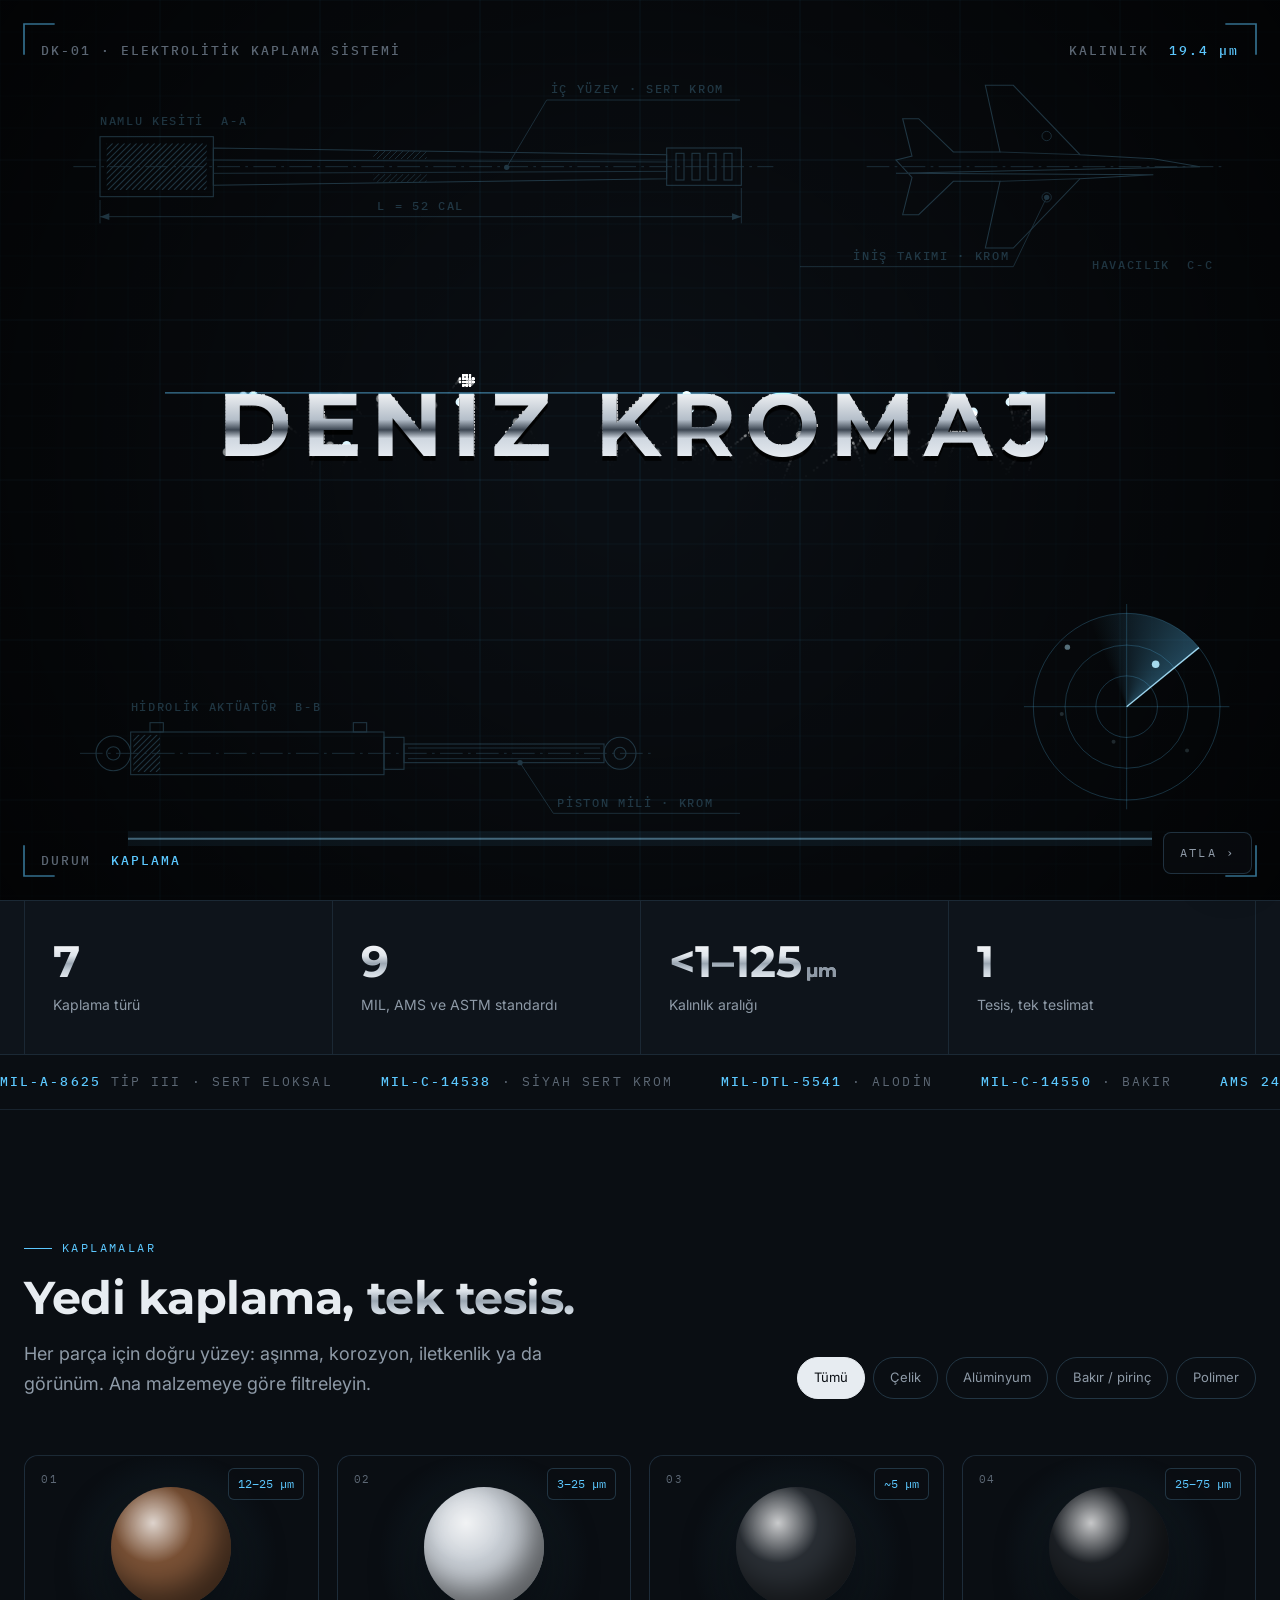
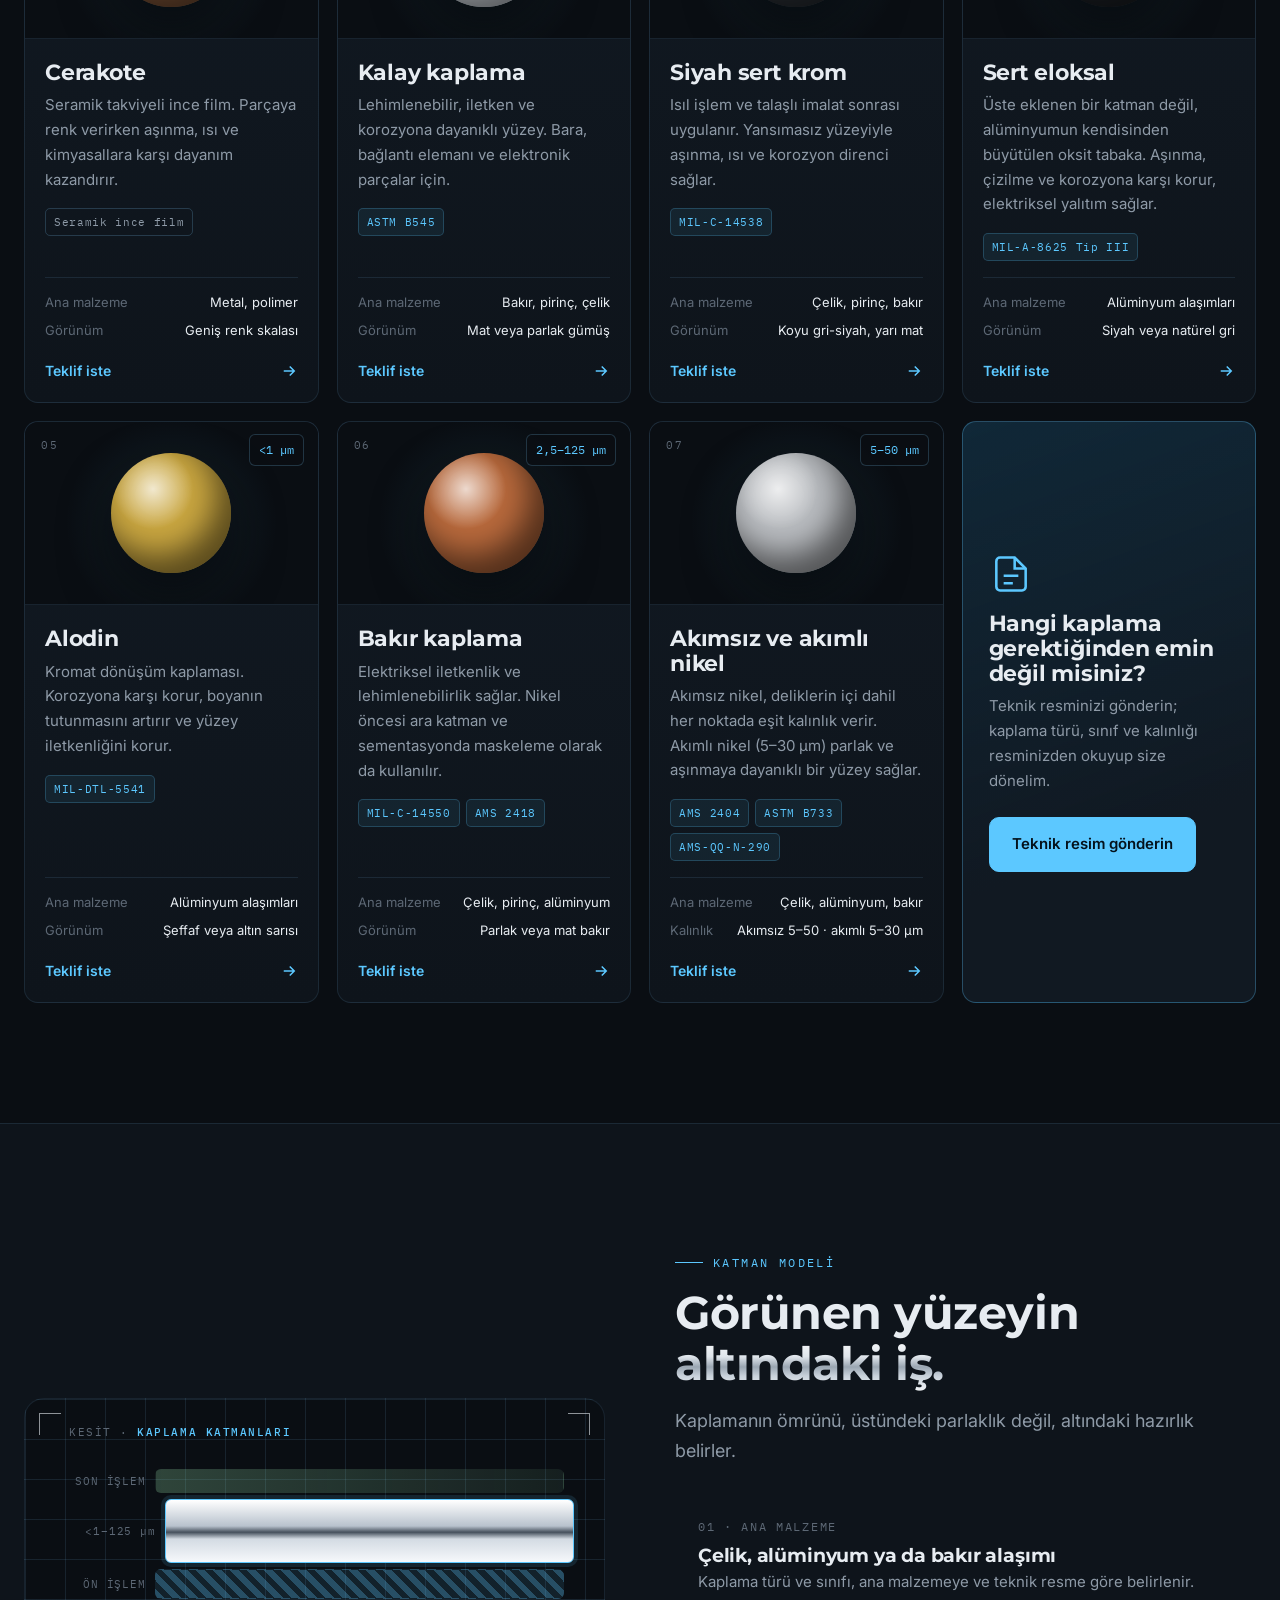
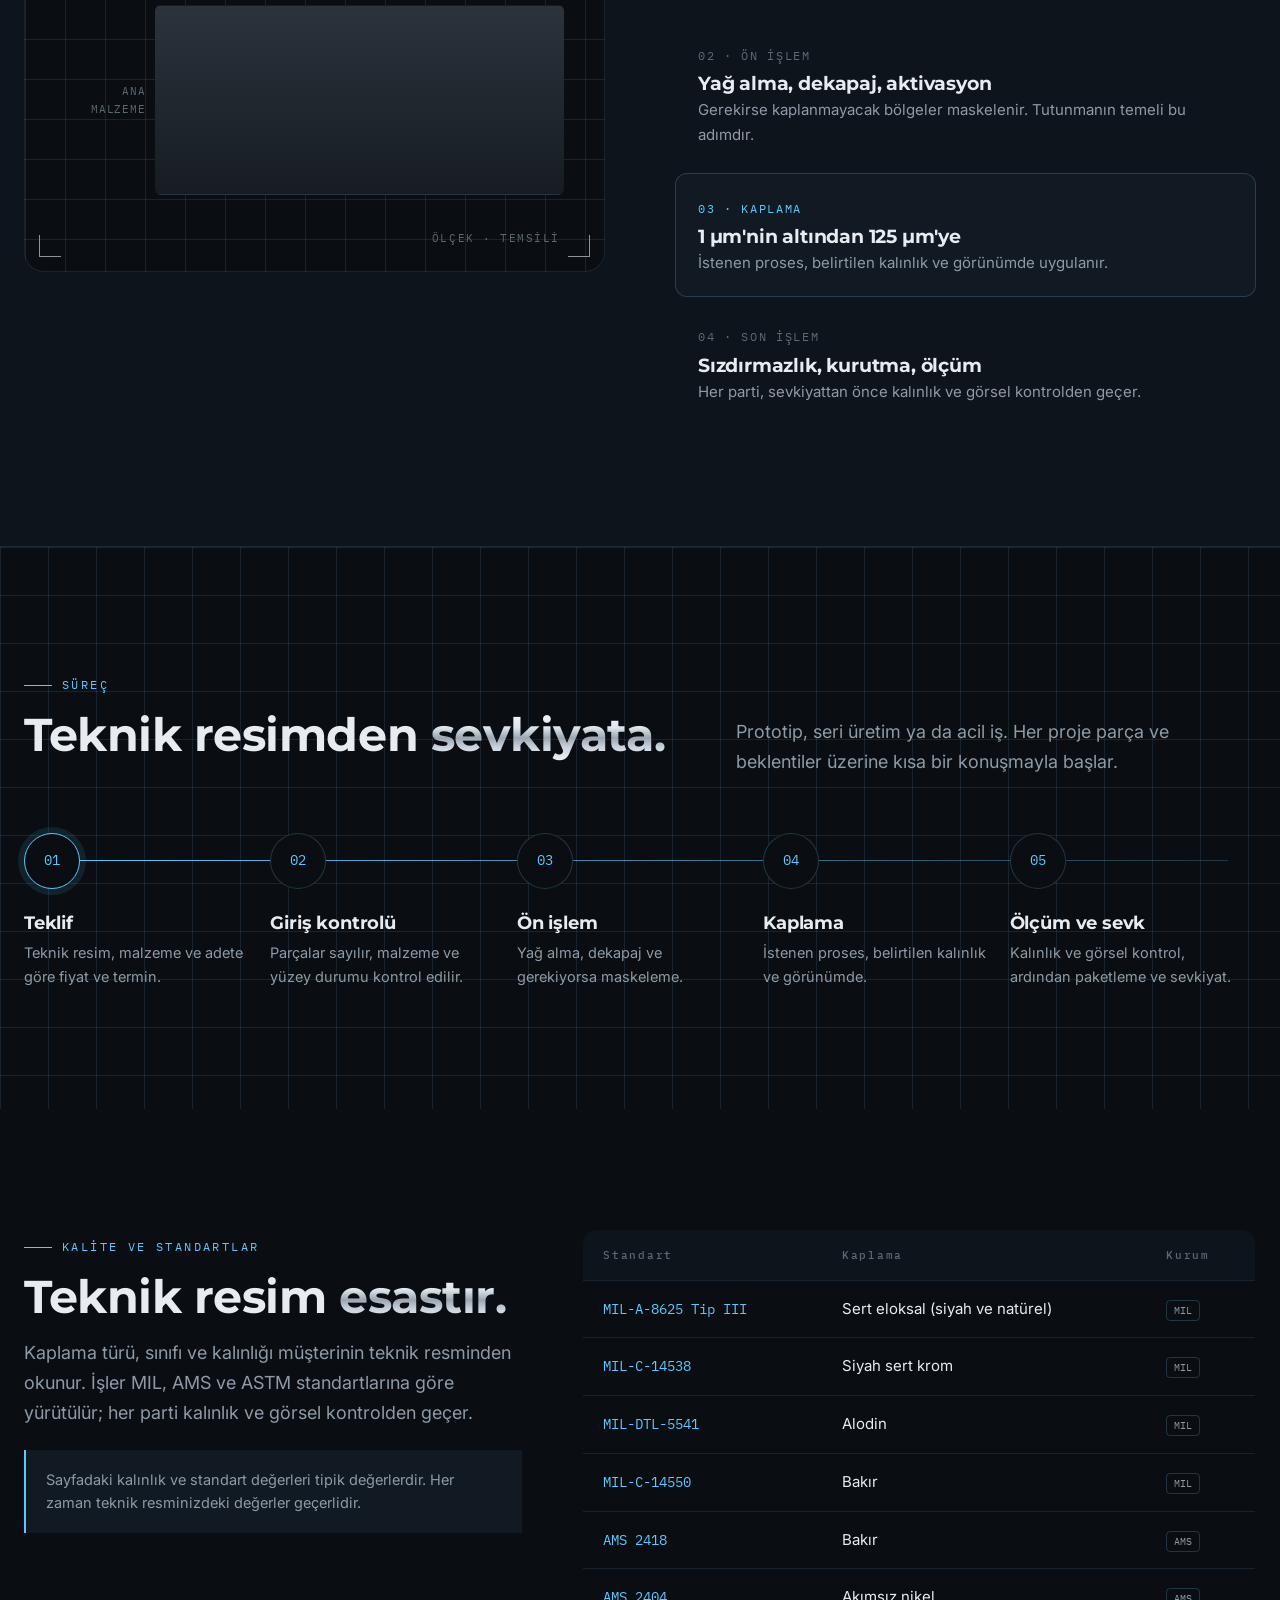
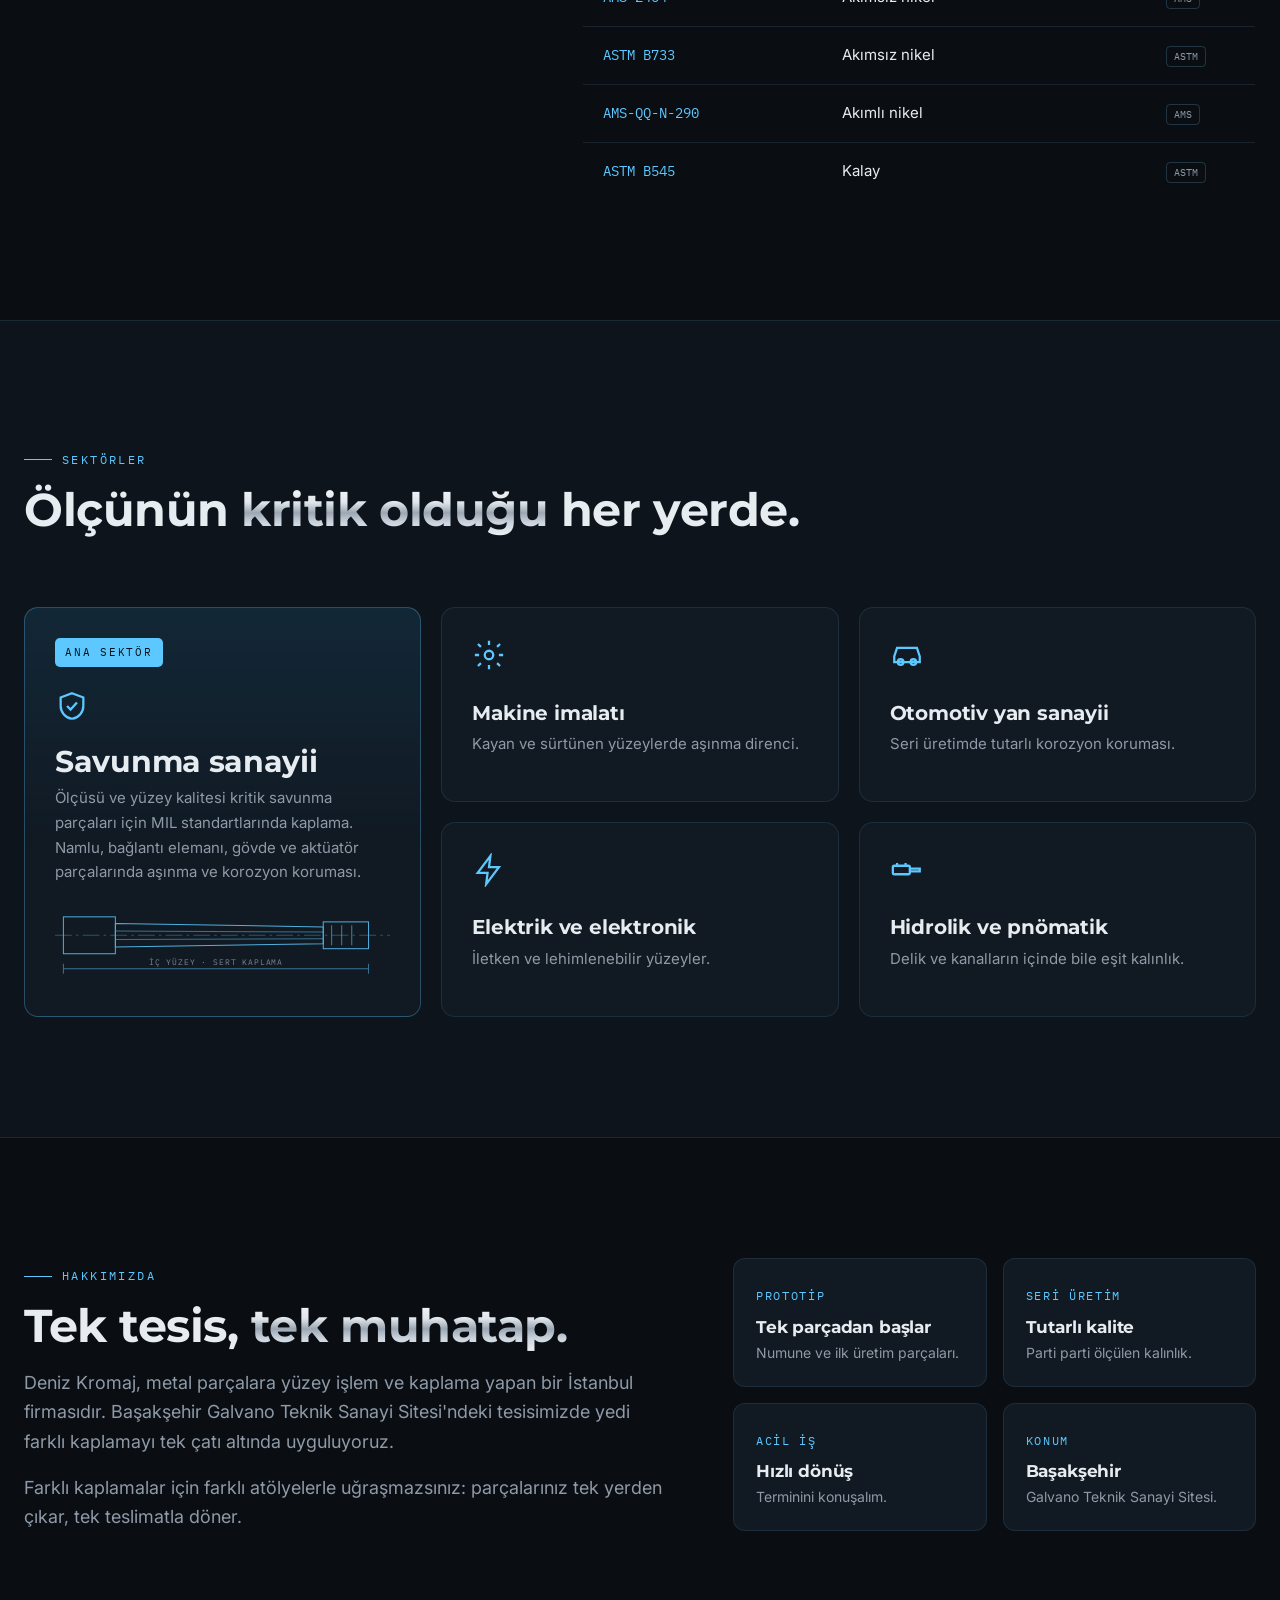
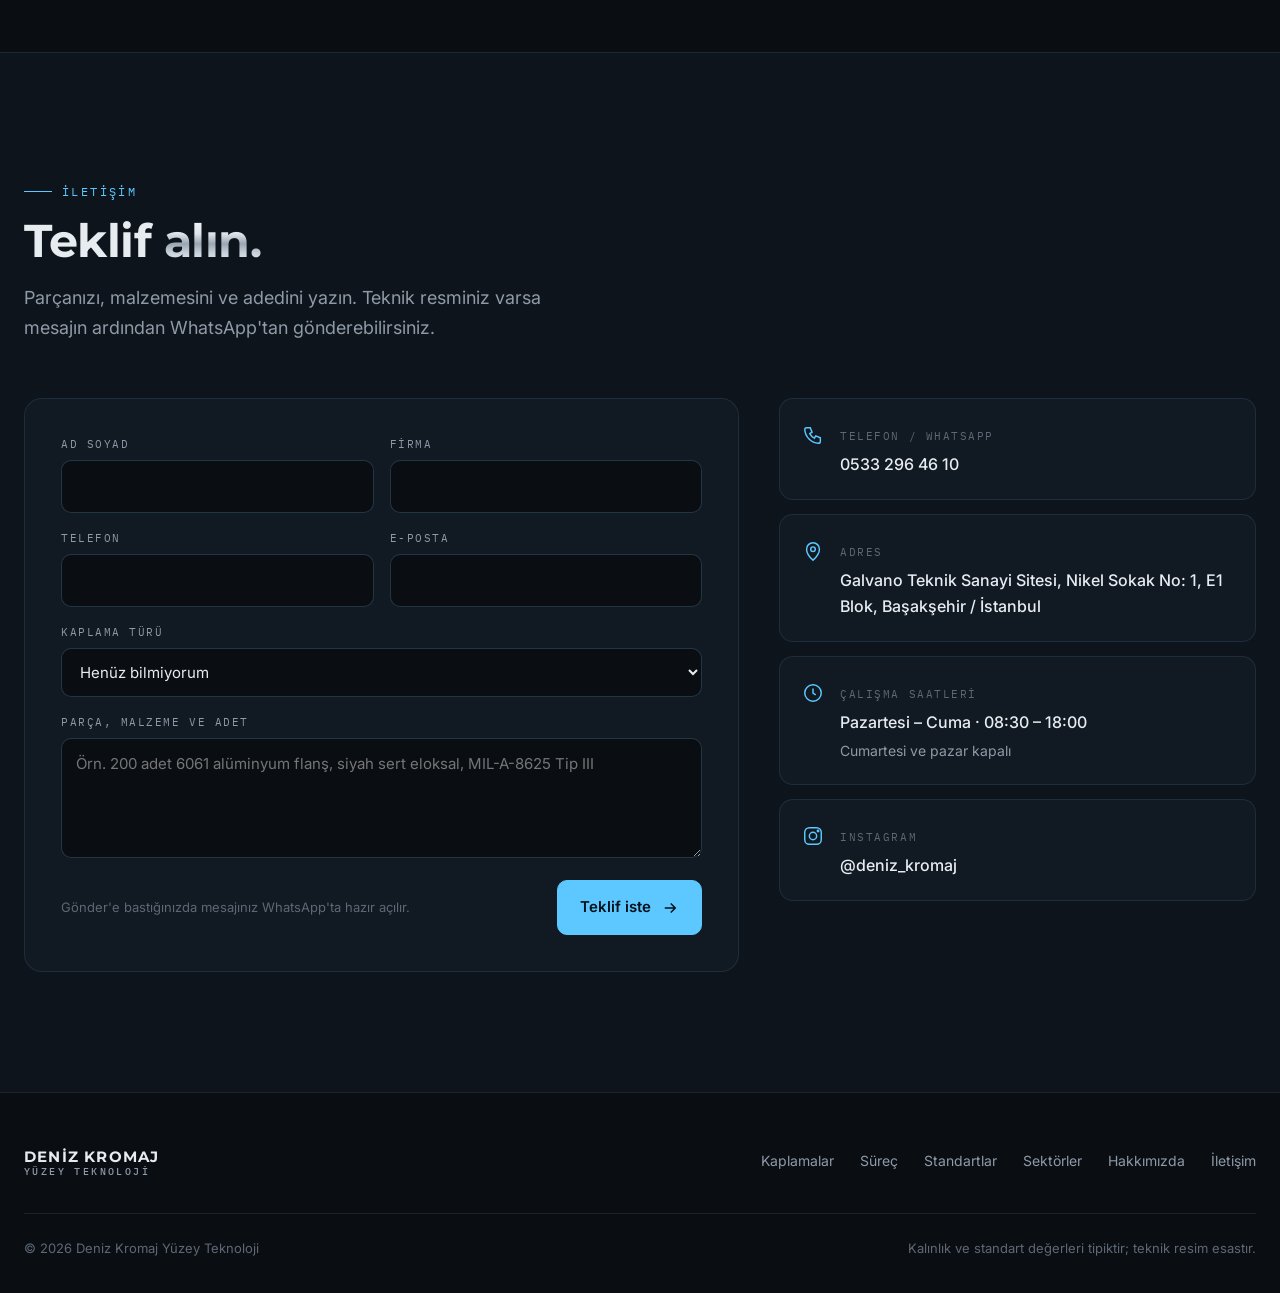
==== index.html @ 31cc13e1 "Deniz Kromaj web sitesi tasarımı Co-Authored-By: Claude Opus 5.5 <noreply@anthropic.com>" ====
<!DOCTYPE html>
<html lang="tr">
<head>
<meta charset="utf-8">
<meta name="viewport" content="width=device-width,initial-scale=1">
<title>Deniz Kromaj Yüzey Teknoloji | Savunma sanayii için MIL, AMS ve ASTM standartlarında kaplama</title>
<meta name="description" content="Cerakote, kalay, siyah sert krom, sert eloksal, alodin, bakır ve nikel kaplama tek tesiste. Savunma sanayii başta olmak üzere MIL, AMS ve ASTM standartlarında yüzey işlem. Başakşehir, İstanbul.">
<meta name="theme-color" content="#0a0e13">
<meta property="og:title" content="Deniz Kromaj Yüzey Teknoloji">
<meta property="og:description" content="Yedi kaplama türü, tek tesis. MIL, AMS ve ASTM standartlarında yüzey işlem.">
<meta property="og:type" content="website">
<link rel="icon" href="assets/logo-renkli.png">
<link rel="preconnect" href="https://fonts.googleapis.com">
<link rel="preconnect" href="https://fonts.gstatic.com" crossorigin>
<link href="https://fonts.googleapis.com/css2?family=IBM+Plex+Mono:wght@500&family=Inter:wght@400;500;600&family=Montserrat:wght@500;600;700&display=swap" rel="stylesheet">
<link rel="stylesheet" href="css/style.css">
<script type="application/ld+json">
{"@context":"https://schema.org","@type":"LocalBusiness","name":"Deniz Kromaj Yüzey Teknoloji","telephone":"+905332964610","address":{"@type":"PostalAddress","streetAddress":"Galvano Teknik Sanayi Sitesi, Nikel Sokak No: 1, E1 Blok","addressLocality":"Başakşehir","addressRegion":"İstanbul","addressCountry":"TR"},"openingHours":"Mo-Fr 08:30-18:00","sameAs":["https://www.instagram.com/deniz_kromaj/"]}
</script>
</head>
<body>

<div id="intro" aria-hidden="true">
  <canvas id="intro-cv"></canvas>
  <button id="intro-skip" type="button">ATLA ›</button>
</div>

<header class="header" id="top">
  <div class="container">
    <a href="#anasayfa" class="logo" aria-label="Deniz Kromaj ana sayfa">
      <img src="assets/logo-beyaz.png" alt="Deniz Kromaj Yüzey Teknoloji" onerror="this.nextElementSibling.hidden=false;this.remove()">
      <span class="logo-text" hidden>DENİZ KROMAJ<small>YÜZEY TEKNOLOJİ</small></span>
    </a>
    <nav class="nav" id="nav">
      <a href="#kaplamalar">Kaplamalar</a>
      <a href="#surec">Süreç</a>
      <a href="#standartlar">Standartlar</a>
      <a href="#sektorler">Sektörler</a>
      <a href="#hakkimizda">Hakkımızda</a>
      <a href="#iletisim" class="btn btn-primary">Teklif alın</a>
    </nav>
    <button class="burger" id="burger" aria-label="Menüyü aç"><span></span><span></span><span></span></button>
  </div>
</header>

<main>
<!-- HERO -->
<section class="hero" id="anasayfa">
  <div class="grid-bg"></div>
  <div class="container hero-inner">
    <div>
      <span class="eyebrow rv">Savunma sanayii · yüzey işlem ve kaplama</span>
      <h1 class="rv">Metale<span class="chrome-text">ikinci bir deri.</span></h1>
      <p class="lead rv">Cerakote'tan akımsız nikele yedi kaplama, tek tesiste. Savunma sanayii başta olmak üzere ölçüsü ve yüzey kalitesi kritik parçalar için MIL, AMS ve ASTM standartlarında.</p>
      <div class="hero-ctas rv">
        <a href="#iletisim" class="btn btn-primary">Teklif alın
          <svg viewBox="0 0 24 24" fill="none" stroke="currentColor" stroke-width="2"><path d="M5 12h14M13 6l6 6-6 6"/></svg></a>
        <a href="#kaplamalar" class="btn">Kaplamaları inceleyin</a>
      </div>
      <div class="hero-tags rv">
        <span class="tag">MIL-A-8625</span><span class="tag">MIL-C-14538</span><span class="tag">MIL-DTL-5541</span><span class="tag">AMS 2404</span><span class="tag">ASTM B733</span>
      </div>
    </div>

    <div class="hero-visual rv" aria-hidden="true">
      <span class="corner tl"></span><span class="corner tr"></span><span class="corner bl"></span><span class="corner br"></span>
      <div class="scan"></div>
      <span class="hv-label" style="top:24px;left:44px">PARÇA · <b>PİSTON MİLİ</b></span>
      <span class="hv-label" style="top:24px;right:44px">DK · TEKNİK RESİM</span>
      <span class="hv-label" style="bottom:24px;left:44px">KAPLAMA · <b>SERT KROM</b></span>
      <span class="hv-label" style="bottom:24px;right:44px">ARALIK · <b>&lt;1–125 µm</b></span>
      <svg viewBox="0 0 600 600" class="draw">
        <defs>
          <linearGradient id="chr" x1="0" y1="0" x2="0" y2="1">
            <stop offset="0" stop-color="#ffffff"/><stop offset=".42" stop-color="#b8c2cd"/><stop offset=".52" stop-color="#45505c"/><stop offset=".63" stop-color="#d3dbe3"/><stop offset="1" stop-color="#f6f8fb"/>
          </linearGradient>
          <pattern id="hat" width="8" height="8" patternUnits="userSpaceOnUse" patternTransform="rotate(45)"><line x1="0" y1="0" x2="0" y2="8" stroke="#5cc8ff" stroke-width="1.2" opacity=".55"/></pattern>
          <clipPath id="zc"><circle cx="170" cy="150" r="78"/></clipPath>
        </defs>
        <g stroke="#5cc8ff" stroke-width="1.4" fill="none" opacity=".9">
          <line x1="30" y1="330" x2="570" y2="330" stroke-dasharray="26 6 3 6" opacity=".5"/>
          <rect x="70" y="292" width="350" height="76" fill="url(#chr)" stroke="#9fdcff"/>
          <path d="M80 292v76M92 292v76M104 292v76M116 292v76" opacity=".7"/>
          <rect x="420" y="228" width="58" height="204" fill="url(#hat)"/>
          <rect x="478" y="268" width="56" height="124"/>
          <circle cx="449" cy="252" r="7"/><circle cx="449" cy="408" r="7"/>
          <path d="M250 292v-70M250 368v70" opacity=".5"/>
          <path d="M250 292l-5 -12h10zM250 368l-5 12h10z" fill="#5cc8ff" stroke="none"/>
          <path d="M70 470h464M70 455v30M534 455v30" opacity=".7"/>
          <path d="M70 470l12 -5v10zM534 470l-12 -5v10z" fill="#5cc8ff" stroke="none"/>
          <circle cx="170" cy="150" r="78" stroke-width="1.6"/>
          <path d="M170 228L190 292" stroke-dasharray="4 4"/>
          <circle cx="190" cy="292" r="4" fill="#5cc8ff"/>
        </g>
        <g clip-path="url(#zc)">
          <rect x="80" y="160" width="190" height="80" fill="#1d252e"/>
          <rect x="80" y="150" width="190" height="10" fill="url(#hat)"/>
          <rect x="80" y="118" width="190" height="32" fill="url(#chr)"/>
          <rect x="80" y="112" width="190" height="6" fill="#9be7b0" opacity=".55"/>
        </g>
        <g font-family="IBM Plex Mono, monospace" font-size="12" fill="#8e9aa7" letter-spacing="1.5">
          <text x="258" y="250">Ø40 h7</text>
          <text x="280" y="460" text-anchor="middle">L 464</text>
          <text x="262" y="112" fill="#5cc8ff">KAPLAMA · 25 µm</text>
          <text x="262" y="132">ÖN İŞLEM</text>
          <text x="262" y="152">ANA MALZEME</text>
          <text x="70" y="530">DETAY A · KESİT</text>
        </g>
      </svg>
    </div>
  </div>
</section>

<!-- STATS -->
<div class="stats">
  <div class="container">
    <div class="stat rv"><div class="num chrome-text" data-count="7">7</div><p>Kaplama türü</p></div>
    <div class="stat rv"><div class="num chrome-text" data-count="9">9</div><p>MIL, AMS ve ASTM standardı</p></div>
    <div class="stat rv"><div class="num chrome-text">&lt;1–125<small>µm</small></div><p>Kalınlık aralığı</p></div>
    <div class="stat rv"><div class="num chrome-text" data-count="1">1</div><p>Tesis, tek teslimat</p></div>
  </div>
</div>
<div class="ticker" aria-hidden="true">
  <div class="ticker-track">
    <span><b>MIL-A-8625</b> TİP III · SERT ELOKSAL</span><span><b>MIL-C-14538</b> · SİYAH SERT KROM</span><span><b>MIL-DTL-5541</b> · ALODİN</span><span><b>MIL-C-14550</b> · BAKIR</span><span><b>AMS 2418</b> · BAKIR</span><span><b>AMS 2404</b> · AKIMSIZ NİKEL</span><span><b>ASTM B733</b> · AKIMSIZ NİKEL</span><span><b>AMS-QQ-N-290</b> · AKIMLI NİKEL</span><span><b>ASTM B545</b> · KALAY</span>
    <span><b>MIL-A-8625</b> TİP III · SERT ELOKSAL</span><span><b>MIL-C-14538</b> · SİYAH SERT KROM</span><span><b>MIL-DTL-5541</b> · ALODİN</span><span><b>MIL-C-14550</b> · BAKIR</span><span><b>AMS 2418</b> · BAKIR</span><span><b>AMS 2404</b> · AKIMSIZ NİKEL</span><span><b>ASTM B733</b> · AKIMSIZ NİKEL</span><span><b>AMS-QQ-N-290</b> · AKIMLI NİKEL</span><span><b>ASTM B545</b> · KALAY</span>
  </div>
</div>

<!-- COATINGS -->
<section id="kaplamalar">
  <div class="container">
    <div class="sec-head">
      <div>
        <span class="eyebrow rv">Kaplamalar</span>
        <h2 class="rv">Yedi kaplama, <span class="chrome-text">tek tesis.</span></h2>
        <p class="lead rv">Her parça için doğru yüzey: aşınma, korozyon, iletkenlik ya da görünüm. Ana malzemeye göre filtreleyin.</p>
      </div>
      <div class="filters rv" role="group" aria-label="Ana malzemeye göre filtrele">
        <button class="chip on" data-f="all">Tümü</button>
        <button class="chip" data-f="celik">Çelik</button>
        <button class="chip" data-f="aluminyum">Alüminyum</button>
        <button class="chip" data-f="bakir">Bakır / pirinç</button>
        <button class="chip" data-f="polimer">Polimer</button>
      </div>
    </div>

    <div class="coatings">
      <article class="card rv" data-m="celik aluminyum bakir polimer">
        <div class="card-media" style="--tone:#7b5236"><span class="mono">01</span><span class="thk">12–25 µm</span>
          <img src="assets/kaplama-cerakote.webp" alt="Cerakote kaplı cıvata" loading="lazy" onerror="this.parentNode.classList.add('noimg');this.remove()"><span class="swatch"></span></div>
        <div class="card-body">
          <h3>Cerakote</h3>
          <p>Seramik takviyeli ince film. Parçaya renk verirken aşınma, ısı ve kimyasallara karşı dayanım kazandırır.</p>
          <div class="stds"><span class="std none">Seramik ince film</span></div>
          <dl class="meta"><div><dt>Ana malzeme</dt><dd>Metal, polimer</dd></div><div><dt>Görünüm</dt><dd>Geniş renk skalası</dd></div></dl>
          <a class="card-cta" data-wa="Cerakote" href="#iletisim">Teklif iste <svg viewBox="0 0 24 24" fill="none" stroke="currentColor" stroke-width="2"><path d="M5 12h14M13 6l6 6-6 6"/></svg></a>
        </div>
      </article>

      <article class="card rv" data-m="bakir celik">
        <div class="card-media" style="--tone:#c9cfd6"><span class="mono">02</span><span class="thk">3–25 µm</span>
          <img src="assets/kaplama-kalay.webp" alt="Kalay kaplı baralar" loading="lazy" onerror="this.parentNode.classList.add('noimg');this.remove()"><span class="swatch"></span></div>
        <div class="card-body">
          <h3>Kalay kaplama</h3>
          <p>Lehimlenebilir, iletken ve korozyona dayanıklı yüzey. Bara, bağlantı elemanı ve elektronik parçalar için.</p>
          <div class="stds"><span class="std">ASTM B545</span></div>
          <dl class="meta"><div><dt>Ana malzeme</dt><dd>Bakır, pirinç, çelik</dd></div><div><dt>Görünüm</dt><dd>Mat veya parlak gümüş</dd></div></dl>
          <a class="card-cta" data-wa="Kalay kaplama" href="#iletisim">Teklif iste <svg viewBox="0 0 24 24" fill="none" stroke="currentColor" stroke-width="2"><path d="M5 12h14M13 6l6 6-6 6"/></svg></a>
        </div>
      </article>

      <article class="card rv" data-m="celik bakir">
        <div class="card-media" style="--tone:#2a2f35"><span class="mono">03</span><span class="thk">~5 µm</span>
          <img src="assets/kaplama-krom.webp" alt="Siyah sert krom kaplı somun" loading="lazy" onerror="this.parentNode.classList.add('noimg');this.remove()"><span class="swatch"></span></div>
        <div class="card-body">
          <h3>Siyah sert krom</h3>
          <p>Isıl işlem ve talaşlı imalat sonrası uygulanır. Yansımasız yüzeyiyle aşınma, ısı ve korozyon direnci sağlar.</p>
          <div class="stds"><span class="std">MIL-C-14538</span></div>
          <dl class="meta"><div><dt>Ana malzeme</dt><dd>Çelik, pirinç, bakır</dd></div><div><dt>Görünüm</dt><dd>Koyu gri-siyah, yarı mat</dd></div></dl>
          <a class="card-cta" data-wa="Siyah sert krom" href="#iletisim">Teklif iste <svg viewBox="0 0 24 24" fill="none" stroke="currentColor" stroke-width="2"><path d="M5 12h14M13 6l6 6-6 6"/></svg></a>
        </div>
      </article>

      <article class="card rv" data-m="aluminyum">
        <div class="card-media" style="--tone:#1d2126"><span class="mono">04</span><span class="thk">25–75 µm</span>
          <img src="assets/kaplama-eloksal.webp" alt="Siyah sert eloksallı alüminyum flanş" loading="lazy" onerror="this.parentNode.classList.add('noimg');this.remove()"><span class="swatch"></span></div>
        <div class="card-body">
          <h3>Sert eloksal</h3>
          <p>Üste eklenen bir katman değil, alüminyumun kendisinden büyütülen oksit tabaka. Aşınma, çizilme ve korozyona karşı korur, elektriksel yalıtım sağlar.</p>
          <div class="stds"><span class="std">MIL-A-8625 Tip III</span></div>
          <dl class="meta"><div><dt>Ana malzeme</dt><dd>Alüminyum alaşımları</dd></div><div><dt>Görünüm</dt><dd>Siyah veya natürel gri</dd></div></dl>
          <a class="card-cta" data-wa="Sert eloksal" href="#iletisim">Teklif iste <svg viewBox="0 0 24 24" fill="none" stroke="currentColor" stroke-width="2"><path d="M5 12h14M13 6l6 6-6 6"/></svg></a>
        </div>
      </article>

      <article class="card rv" data-m="aluminyum">
        <div class="card-media" style="--tone:#c9a640"><span class="mono">05</span><span class="thk">&lt;1 µm</span>
          <img src="assets/kaplama-alodin.webp" alt="Alodin kaplı alüminyum burç" loading="lazy" onerror="this.parentNode.classList.add('noimg');this.remove()"><span class="swatch"></span></div>
        <div class="card-body">
          <h3>Alodin</h3>
          <p>Kromat dönüşüm kaplaması. Korozyona karşı korur, boyanın tutunmasını artırır ve yüzey iletkenliğini korur.</p>
          <div class="stds"><span class="std">MIL-DTL-5541</span></div>
          <dl class="meta"><div><dt>Ana malzeme</dt><dd>Alüminyum alaşımları</dd></div><div><dt>Görünüm</dt><dd>Şeffaf veya altın sarısı</dd></div></dl>
          <a class="card-cta" data-wa="Alodin kaplama" href="#iletisim">Teklif iste <svg viewBox="0 0 24 24" fill="none" stroke="currentColor" stroke-width="2"><path d="M5 12h14M13 6l6 6-6 6"/></svg></a>
        </div>
      </article>

      <article class="card rv" data-m="celik bakir aluminyum">
        <div class="card-media" style="--tone:#b8693c"><span class="mono">06</span><span class="thk">2,5–125 µm</span>
          <img src="assets/kaplama-bakir.webp" alt="Bakır kaplı bara" loading="lazy" onerror="this.parentNode.classList.add('noimg');this.remove()"><span class="swatch"></span></div>
        <div class="card-body">
          <h3>Bakır kaplama</h3>
          <p>Elektriksel iletkenlik ve lehimlenebilirlik sağlar. Nikel öncesi ara katman ve sementasyonda maskeleme olarak da kullanılır.</p>
          <div class="stds"><span class="std">MIL-C-14550</span><span class="std">AMS 2418</span></div>
          <dl class="meta"><div><dt>Ana malzeme</dt><dd>Çelik, pirinç, alüminyum</dd></div><div><dt>Görünüm</dt><dd>Parlak veya mat bakır</dd></div></dl>
          <a class="card-cta" data-wa="Bakır kaplama" href="#iletisim">Teklif iste <svg viewBox="0 0 24 24" fill="none" stroke="currentColor" stroke-width="2"><path d="M5 12h14M13 6l6 6-6 6"/></svg></a>
        </div>
      </article>

      <article class="card rv" data-m="celik aluminyum bakir">
        <div class="card-media" style="--tone:#b9bcc0"><span class="mono">07</span><span class="thk">5–50 µm</span>
          <img src="assets/kaplama-nikel.webp" alt="Nikel kaplı cıvata, pul ve somun" loading="lazy" onerror="this.parentNode.classList.add('noimg');this.remove()"><span class="swatch"></span></div>
        <div class="card-body">
          <h3>Akımsız ve akımlı nikel</h3>
          <p>Akımsız nikel, deliklerin içi dahil her noktada eşit kalınlık verir. Akımlı nikel (5–30 µm) parlak ve aşınmaya dayanıklı bir yüzey sağlar.</p>
          <div class="stds"><span class="std">AMS 2404</span><span class="std">ASTM B733</span><span class="std">AMS-QQ-N-290</span></div>
          <dl class="meta"><div><dt>Ana malzeme</dt><dd>Çelik, alüminyum, bakır</dd></div><div><dt>Kalınlık</dt><dd>Akımsız 5–50 · akımlı 5–30 µm</dd></div></dl>
          <a class="card-cta" data-wa="Nikel kaplama" href="#iletisim">Teklif iste <svg viewBox="0 0 24 24" fill="none" stroke="currentColor" stroke-width="2"><path d="M5 12h14M13 6l6 6-6 6"/></svg></a>
        </div>
      </article>

      <div class="card cta-card rv">
        <svg class="big" viewBox="0 0 24 24" fill="none" stroke="currentColor" stroke-width="1.4"><path d="M14 3H6a2 2 0 00-2 2v14a2 2 0 002 2h12a2 2 0 002-2V9z"/><path d="M14 3v6h6M8 13h8M8 17h5"/></svg>
        <h3>Hangi kaplama gerektiğinden emin değil misiniz?</h3>
        <p>Teknik resminizi gönderin; kaplama türü, sınıf ve kalınlığı resminizden okuyup size dönelim.</p>
        <a href="#iletisim" class="btn btn-primary" style="align-self:flex-start">Teknik resim gönderin</a>
      </div>
    </div>
  </div>
</section>

<!-- LAYERS -->
<section class="layers">
  <div class="container layers-inner">
    <div class="stack rv" id="stack" aria-hidden="true">
      <span class="corner tl"></span><span class="corner tr"></span><span class="corner bl"></span><span class="corner br"></span>
      <span class="hv-label" style="top:24px;left:44px">KESİT · <b>KAPLAMA KATMANLARI</b></span>
      <span class="hv-label" style="bottom:24px;right:44px">ÖLÇEK · TEMSİLİ</span>
      <div class="plate post" data-i="3" data-um="SON İŞLEM"></div>
      <div class="plate coat on" data-i="2" data-um="<1–125 µm"></div>
      <div class="plate pre" data-i="1" data-um="ÖN İŞLEM"></div>
      <div class="plate base" data-i="0" data-um="ANA MALZEME"></div>
    </div>
    <div>
      <span class="eyebrow rv">Katman modeli</span>
      <h2 class="rv">Görünen yüzeyin <span class="chrome-text">altındaki iş.</span></h2>
      <p class="lead rv" style="margin-bottom:26px">Kaplamanın ömrünü, üstündeki parlaklık değil, altındaki hazırlık belirler.</p>
      <div class="steps-list" id="lsteps">
        <div class="lstep rv" data-i="0"><span class="mono">01 · Ana malzeme</span><h3>Çelik, alüminyum ya da bakır alaşımı</h3><p>Kaplama türü ve sınıfı, ana malzemeye ve teknik resme göre belirlenir.</p></div>
        <div class="lstep rv" data-i="1"><span class="mono">02 · Ön işlem</span><h3>Yağ alma, dekapaj, aktivasyon</h3><p>Gerekirse kaplanmayacak bölgeler maskelenir. Tutunmanın temeli bu adımdır.</p></div>
        <div class="lstep on rv" data-i="2"><span class="mono">03 · Kaplama</span><h3>1 µm'nin altından 125 µm'ye</h3><p>İstenen proses, belirtilen kalınlık ve görünümde uygulanır.</p></div>
        <div class="lstep rv" data-i="3"><span class="mono">04 · Son işlem</span><h3>Sızdırmazlık, kurutma, ölçüm</h3><p>Her parti, sevkiyattan önce kalınlık ve görsel kontrolden geçer.</p></div>
      </div>
    </div>
  </div>
</section>

<!-- PROCESS -->
<section id="surec" class="grid-bg" style="background-color:var(--bg)">
  <div class="container">
    <div class="sec-head">
      <div>
        <span class="eyebrow rv">Süreç</span>
        <h2 class="rv">Teknik resimden <span class="chrome-text">sevkiyata.</span></h2>
      </div>
      <p class="lead rv">Prototip, seri üretim ya da acil iş. Her proje parça ve beklentiler üzerine kısa bir konuşmayla başlar.</p>
    </div>
    <div class="process">
      <div class="pstep rv"><div class="pnum">01</div><div><h3>Teklif</h3><p>Teknik resim, malzeme ve adete göre fiyat ve termin.</p></div></div>
      <div class="pstep rv"><div class="pnum">02</div><div><h3>Giriş kontrolü</h3><p>Parçalar sayılır, malzeme ve yüzey durumu kontrol edilir.</p></div></div>
      <div class="pstep rv"><div class="pnum">03</div><div><h3>Ön işlem</h3><p>Yağ alma, dekapaj ve gerekiyorsa maskeleme.</p></div></div>
      <div class="pstep rv"><div class="pnum">04</div><div><h3>Kaplama</h3><p>İstenen proses, belirtilen kalınlık ve görünümde.</p></div></div>
      <div class="pstep rv"><div class="pnum">05</div><div><h3>Ölçüm ve sevk</h3><p>Kalınlık ve görsel kontrol, ardından paketleme ve sevkiyat.</p></div></div>
    </div>
  </div>
</section>

<!-- STANDARDS -->
<section id="standartlar">
  <div class="container std-wrap">
    <div>
      <span class="eyebrow rv">Kalite ve standartlar</span>
      <h2 class="rv">Teknik resim <span class="chrome-text">esastır.</span></h2>
      <p class="lead rv">Kaplama türü, sınıfı ve kalınlığı müşterinin teknik resminden okunur. İşler MIL, AMS ve ASTM standartlarına göre yürütülür; her parti kalınlık ve görsel kontrolden geçer.</p>
      <div class="note rv">Sayfadaki kalınlık ve standart değerleri tipik değerlerdir. Her zaman teknik resminizdeki değerler geçerlidir.</div>
    </div>
    <div class="rv" style="overflow-x:auto">
      <table class="std-table">
        <thead><tr><th>Standart</th><th>Kaplama</th><th>Kurum</th></tr></thead>
        <tbody>
          <tr><td>MIL-A-8625 Tip III</td><td>Sert eloksal (siyah ve natürel)</td><td><span class="org">MIL</span></td></tr>
          <tr><td>MIL-C-14538</td><td>Siyah sert krom</td><td><span class="org">MIL</span></td></tr>
          <tr><td>MIL-DTL-5541</td><td>Alodin</td><td><span class="org">MIL</span></td></tr>
          <tr><td>MIL-C-14550</td><td>Bakır</td><td><span class="org">MIL</span></td></tr>
          <tr><td>AMS 2418</td><td>Bakır</td><td><span class="org">AMS</span></td></tr>
          <tr><td>AMS 2404</td><td>Akımsız nikel</td><td><span class="org">AMS</span></td></tr>
          <tr><td>ASTM B733</td><td>Akımsız nikel</td><td><span class="org">ASTM</span></td></tr>
          <tr><td>AMS-QQ-N-290</td><td>Akımlı nikel</td><td><span class="org">AMS</span></td></tr>
          <tr><td>ASTM B545</td><td>Kalay</td><td><span class="org">ASTM</span></td></tr>
        </tbody>
      </table>
    </div>
  </div>
</section>

<!-- SECTORS -->
<section id="sektorler" style="background:var(--bg-2);border-block:1px solid var(--line)">
  <div class="container">
    <div class="sec-head">
      <div>
        <span class="eyebrow rv">Sektörler</span>
        <h2 class="rv">Ölçünün <span class="chrome-text">kritik olduğu</span> her yerde.</h2>
      </div>
    </div>
    <div class="sectors">
      <div class="sector main rv">
        <span class="badge">ANA SEKTÖR</span>
        <svg class="ico" viewBox="0 0 24 24" fill="none" stroke="currentColor" stroke-width="1.6"><path d="M12 3l8 3v6c0 4.5-3.4 8.3-8 9-4.6-.7-8-4.5-8-9V6l8-3z"/><path d="M8.5 12l2.5 2.5 4.5-5"/></svg>
        <h3>Savunma sanayii</h3>
        <p>Ölçüsü ve yüzey kalitesi kritik savunma parçaları için MIL standartlarında kaplama. Namlu, bağlantı elemanı, gövde ve aktüatör parçalarında aşınma ve korozyon koruması.</p>
        <svg class="bp" viewBox="0 0 400 120" fill="none" stroke="#5cc8ff" stroke-width="1.2">
          <line x1="0" y1="60" x2="400" y2="60" stroke-dasharray="20 5 3 5" opacity=".4"/>
          <rect x="10" y="38" width="62" height="44"/><path d="M72 46L320 50V70L72 74Z"/><path d="M72 55L320 56M72 65L320 64" opacity=".6"/>
          <rect x="320" y="44" width="54" height="32"/><path d="M330 48v24M342 48v24M354 48v24" opacity=".7"/>
          <path d="M10 100H374M10 94v12M374 94v12" opacity=".6"/>
          <text x="192" y="96" font-family="IBM Plex Mono,monospace" font-size="9" fill="#8e9aa7" stroke="none" text-anchor="middle" letter-spacing="1">İÇ YÜZEY · SERT KAPLAMA</text>
        </svg>
      </div>
      <div class="sector rv">
        <svg class="ico" viewBox="0 0 24 24" fill="none" stroke="currentColor" stroke-width="1.6"><circle cx="12" cy="12" r="3"/><path d="M12 2v3M12 19v3M4.2 4.2l2.1 2.1M17.7 17.7l2.1 2.1M2 12h3M19 12h3M4.2 19.8l2.1-2.1M17.7 6.3l2.1-2.1"/></svg>
        <h3>Makine imalatı</h3><p>Kayan ve sürtünen yüzeylerde aşınma direnci.</p>
      </div>
      <div class="sector rv">
        <svg class="ico" viewBox="0 0 24 24" fill="none" stroke="currentColor" stroke-width="1.6"><path d="M5 17h14M3 13l2-6h14l2 6v4H3z"/><circle cx="7.5" cy="17" r="2"/><circle cx="16.5" cy="17" r="2"/></svg>
        <h3>Otomotiv yan sanayii</h3><p>Seri üretimde tutarlı korozyon koruması.</p>
      </div>
      <div class="sector rv">
        <svg class="ico" viewBox="0 0 24 24" fill="none" stroke="currentColor" stroke-width="1.6"><path d="M13 2L4 14h7l-1 8 9-12h-7z"/></svg>
        <h3>Elektrik ve elektronik</h3><p>İletken ve lehimlenebilir yüzeyler.</p>
      </div>
      <div class="sector rv">
        <svg class="ico" viewBox="0 0 24 24" fill="none" stroke="currentColor" stroke-width="1.6"><rect x="2" y="9" width="12" height="6" rx="1"/><path d="M14 11h7v2h-7M5 9V7M11 9V7"/></svg>
        <h3>Hidrolik ve pnömatik</h3><p>Delik ve kanalların içinde bile eşit kalınlık.</p>
      </div>
    </div>
  </div>
</section>

<!-- ABOUT -->
<section id="hakkimizda">
  <div class="container about-inner">
    <div>
      <span class="eyebrow rv">Hakkımızda</span>
      <h2 class="rv">Tek tesis, <span class="chrome-text">tek muhatap.</span></h2>
      <p class="lead rv">Deniz Kromaj, metal parçalara yüzey işlem ve kaplama yapan bir İstanbul firmasıdır. Başakşehir Galvano Teknik Sanayi Sitesi'ndeki tesisimizde yedi farklı kaplamayı tek çatı altında uyguluyoruz.</p>
      <p class="lead rv" style="margin-top:16px">Farklı kaplamalar için farklı atölyelerle uğraşmazsınız: parçalarınız tek yerden çıkar, tek teslimatla döner.</p>
    </div>
    <div class="facts">
      <div class="fact rv"><span class="mono">Prototip</span><h3>Tek parçadan başlar</h3><p>Numune ve ilk üretim parçaları.</p></div>
      <div class="fact rv"><span class="mono">Seri üretim</span><h3>Tutarlı kalite</h3><p>Parti parti ölçülen kalınlık.</p></div>
      <div class="fact rv"><span class="mono">Acil iş</span><h3>Hızlı dönüş</h3><p>Terminini konuşalım.</p></div>
      <div class="fact rv"><span class="mono">Konum</span><h3>Başakşehir</h3><p>Galvano Teknik Sanayi Sitesi.</p></div>
    </div>
  </div>
</section>

<!-- CONTACT -->
<section class="contact" id="iletisim">
  <div class="container">
    <div class="sec-head">
      <div>
        <span class="eyebrow rv">İletişim</span>
        <h2 class="rv">Teklif <span class="chrome-text">alın.</span></h2>
        <p class="lead rv">Parçanızı, malzemesini ve adedini yazın. Teknik resminiz varsa mesajın ardından WhatsApp'tan gönderebilirsiniz.</p>
      </div>
    </div>
    <div class="contact-inner">
      <form class="form rv" id="quote" novalidate>
        <div class="form-grid">
          <div class="field"><label for="f-ad">Ad soyad</label><input id="f-ad" name="ad" autocomplete="name"><span class="err">Adınızı yazın.</span></div>
          <div class="field"><label for="f-firma">Firma</label><input id="f-firma" name="firma" autocomplete="organization"></div>
          <div class="field"><label for="f-tel">Telefon</label><input id="f-tel" name="tel" type="tel" autocomplete="tel"><span class="err">Telefon ya da e-posta yazın.</span></div>
          <div class="field"><label for="f-mail">E-posta</label><input id="f-mail" name="mail" type="email" autocomplete="email"></div>
          <div class="field full"><label for="f-kap">Kaplama türü</label>
            <select id="f-kap" name="kaplama">
              <option>Henüz bilmiyorum</option><option>Cerakote</option><option>Kalay kaplama</option><option>Siyah sert krom</option><option>Siyah sert eloksal</option><option>Natürel sert eloksal</option><option>Alodin kaplama</option><option>Bakır kaplama</option><option>Akımlı nikel</option><option>Akımsız nikel</option>
            </select></div>
          <div class="field full"><label for="f-msg">Parça, malzeme ve adet</label><textarea id="f-msg" name="mesaj" placeholder="Örn. 200 adet 6061 alüminyum flanş, siyah sert eloksal, MIL-A-8625 Tip III"></textarea><span class="err">Kısaca parçanızı anlatın.</span></div>
        </div>
        <div class="form-foot">
          <p>Gönder'e bastığınızda mesajınız WhatsApp'ta hazır açılır.</p>
          <button class="btn btn-primary" type="submit">Teklif iste
            <svg viewBox="0 0 24 24" fill="none" stroke="currentColor" stroke-width="2"><path d="M5 12h14M13 6l6 6-6 6"/></svg></button>
        </div>
      </form>

      <div class="info">
        <a class="info-item rv" href="tel:+905332964610">
          <svg viewBox="0 0 24 24" fill="none" stroke="currentColor" stroke-width="1.6"><path d="M5 4h4l2 5-2.5 1.5a11 11 0 005 5L15 13l5 2v4a2 2 0 01-2 2A16 16 0 013 6a2 2 0 012-2"/></svg>
          <div><span class="mono">Telefon / WhatsApp</span><strong>0533 296 46 10</strong></div></a>
        <a class="info-item rv" href="https://www.google.com/maps/search/?api=1&query=Galvano%20Teknik%20Sanayi%20Sitesi%20Ba%C5%9Fak%C5%9Fehir" target="_blank" rel="noopener">
          <svg viewBox="0 0 24 24" fill="none" stroke="currentColor" stroke-width="1.6"><path d="M12 22s7-6.2 7-12a7 7 0 10-14 0c0 5.8 7 12 7 12z"/><circle cx="12" cy="10" r="2.5"/></svg>
          <div><span class="mono">Adres</span><strong>Galvano Teknik Sanayi Sitesi, Nikel Sokak No: 1, E1 Blok, Başakşehir / İstanbul</strong></div></a>
        <div class="info-item rv">
          <svg viewBox="0 0 24 24" fill="none" stroke="currentColor" stroke-width="1.6"><circle cx="12" cy="12" r="9"/><path d="M12 7v5l3 2"/></svg>
          <div><span class="mono">Çalışma saatleri</span><strong>Pazartesi – Cuma · 08:30 – 18:00</strong><div class="hours">Cumartesi ve pazar kapalı</div></div></div>
        <a class="info-item rv" href="https://www.instagram.com/deniz_kromaj/" target="_blank" rel="noopener">
          <svg viewBox="0 0 24 24" fill="none" stroke="currentColor" stroke-width="1.6"><rect x="3" y="3" width="18" height="18" rx="5"/><circle cx="12" cy="12" r="4"/><circle cx="17.5" cy="6.5" r=".8" fill="currentColor"/></svg>
          <div><span class="mono">Instagram</span><strong>@deniz_kromaj</strong></div></a>
      </div>
    </div>
  </div>
</section>
</main>

<footer class="footer">
  <div class="container">
    <div class="footer-top">
      <a href="#anasayfa" class="logo">
        <img src="assets/logo-beyaz.png" alt="Deniz Kromaj Yüzey Teknoloji" onerror="this.nextElementSibling.hidden=false;this.remove()">
        <span class="logo-text" hidden>DENİZ KROMAJ<small>YÜZEY TEKNOLOJİ</small></span>
      </a>
      <nav><a href="#kaplamalar">Kaplamalar</a><a href="#surec">Süreç</a><a href="#standartlar">Standartlar</a><a href="#sektorler">Sektörler</a><a href="#hakkimizda">Hakkımızda</a><a href="#iletisim">İletişim</a></nav>
    </div>
    <div class="footer-bot">
      <span>© <span id="yr">2026</span> Deniz Kromaj Yüzey Teknoloji</span>
      <span>Kalınlık ve standart değerleri tipiktir; teknik resim esastır.</span>
    </div>
  </div>
</footer>

<a class="wa" href="https://wa.me/905332964610" target="_blank" rel="noopener" aria-label="WhatsApp ile yazın">
  <svg viewBox="0 0 24 24" fill="currentColor"><path d="M12 2a10 10 0 00-8.6 15.1L2 22l5-1.3A10 10 0 1012 2zm0 18.2a8.2 8.2 0 01-4.2-1.2l-.3-.2-3 .8.8-2.9-.2-.3A8.2 8.2 0 1112 20.2zm4.5-6.1c-.2-.1-1.5-.7-1.7-.8s-.4-.1-.6.1-.7.8-.8 1-.3.2-.5.1a6.7 6.7 0 01-3.3-2.9c-.2-.4.2-.4.7-1.3.1-.2 0-.3 0-.4l-.8-1.8c-.2-.5-.4-.4-.6-.4h-.5a1 1 0 00-.7.3 3 3 0 00-.9 2.2 5.2 5.2 0 001.1 2.7 11.8 11.8 0 004.5 4c1.7.7 2.3.8 3.2.6a2.7 2.7 0 001.8-1.3 2.2 2.2 0 00.2-1.3c-.1-.1-.3-.2-.5-.3z"/></svg>
</a>

<script src="js/intro.js"></script>
<script src="js/main.js"></script>
</body>
</html>
---- css/style.css ----
:root{
  --bg:#0a0e13;--bg-2:#0e141b;--surface:#111922;--surface-2:#16202b;
  --line:rgba(120,190,235,.12);--line-2:rgba(120,190,235,.22);
  --text:#e7ecf1;--muted:#8e9aa7;--dim:#5d6875;
  --accent:#5cc8ff;--accent-2:#2e9fe0;--ok:#9be7b0;
  --chrome:linear-gradient(180deg,#ffffff 0%,#dfe5eb 38%,#9aa6b2 56%,#c9d2db 72%,#f4f7fa 100%);
  --chrome-hard:linear-gradient(180deg,#ffffff 0%,#b8c2cd 42%,#45505c 52%,#d3dbe3 63%,#f6f8fb 100%);
  --radius:14px;--max:1240px;
  --f-head:'Montserrat',system-ui,sans-serif;--f-body:'Inter',system-ui,sans-serif;--f-mono:'IBM Plex Mono',ui-monospace,monospace;
}
*{box-sizing:border-box;margin:0;padding:0}
html{scroll-behavior:smooth;scroll-padding-top:84px}
body{background:var(--bg);color:var(--text);font-family:var(--f-body);font-size:16px;line-height:1.65;-webkit-font-smoothing:antialiased;overflow-x:hidden}
img{max-width:100%;display:block}
a{color:inherit;text-decoration:none}
button,input,select,textarea{font:inherit;color:inherit}
.container{width:min(100% - 48px,var(--max));margin-inline:auto}
.mono{font-family:var(--f-mono);font-size:12px;letter-spacing:.14em;text-transform:uppercase}
.eyebrow{font-family:var(--f-mono);font-size:12px;letter-spacing:.2em;text-transform:uppercase;color:var(--accent);display:inline-flex;align-items:center;gap:10px}
.eyebrow::before{content:"";width:28px;height:1px;background:var(--accent)}
.chrome-text{background:var(--chrome);-webkit-background-clip:text;background-clip:text;color:transparent}
h1,h2,h3{font-family:var(--f-head);font-weight:700;line-height:1.12;letter-spacing:-.01em}
h2{font-size:clamp(30px,4vw,46px);margin:14px 0 16px}
.lead{color:var(--muted);font-size:18px;max-width:640px}
section{position:relative;padding:120px 0}
.grid-bg{background-image:linear-gradient(var(--line) 1px,transparent 1px),linear-gradient(90deg,var(--line) 1px,transparent 1px);background-size:48px 48px}
.btn{display:inline-flex;align-items:center;gap:10px;padding:14px 22px;border-radius:10px;font-weight:600;font-size:15px;border:1px solid var(--line-2);transition:.25s;cursor:pointer;background:transparent}
.btn:hover{border-color:var(--accent);color:#fff}
.btn-primary{background:var(--accent);border-color:var(--accent);color:#04121c}
.btn-primary:hover{background:#86d8ff;color:#04121c}
.btn svg{width:18px;height:18px}

/* header */
.header{position:fixed;inset:0 0 auto;z-index:50;transition:.3s;border-bottom:1px solid transparent}
.header.scrolled{background:rgba(10,14,19,.82);backdrop-filter:blur(14px);-webkit-backdrop-filter:blur(14px);border-color:var(--line)}
.header .container{display:flex;align-items:center;justify-content:space-between;height:76px}
.logo{display:flex;align-items:center;gap:12px}
.logo img{height:40px;width:auto}
.logo-text{font-family:var(--f-head);font-weight:700;letter-spacing:.08em;font-size:15px;line-height:1.1}
.logo-text small{display:block;font-family:var(--f-mono);font-weight:500;font-size:10px;letter-spacing:.24em;color:var(--muted)}
.nav{display:flex;align-items:center;gap:30px}
.nav a{font-size:14px;color:var(--muted);transition:.2s;position:relative}
.nav a:hover,.nav a.active{color:var(--text)}
.nav a.active::after{content:"";position:absolute;left:0;right:0;bottom:-8px;height:1px;background:var(--accent)}
.nav .btn{padding:10px 18px;font-size:14px;color:#04121c}
.burger{display:none;background:none;border:0;width:40px;height:40px;cursor:pointer}
.burger span{display:block;width:22px;height:2px;background:var(--text);margin:5px auto;transition:.3s}

/* hero */
.hero{min-height:100vh;padding:150px 0 90px;display:flex;align-items:center;overflow:hidden}
.hero::before{content:"";position:absolute;inset:0;background:radial-gradient(ellipse at 70% 40%,rgba(46,159,224,.16),transparent 55%),radial-gradient(ellipse at 10% 90%,rgba(46,159,224,.08),transparent 50%)}
.hero .grid-bg{position:absolute;inset:0;opacity:.6;mask-image:radial-gradient(ellipse at 60% 45%,#000 20%,transparent 75%);-webkit-mask-image:radial-gradient(ellipse at 60% 45%,#000 20%,transparent 75%)}
.hero-inner{position:relative;display:grid;grid-template-columns:1.05fr .95fr;gap:60px;align-items:center}
.hero h1{font-size:clamp(44px,6.4vw,88px);margin:22px 0 24px}
.hero h1 .chrome-text{display:block}
.hero p.lead{font-size:19px}
.hero-ctas{display:flex;gap:14px;margin-top:36px;flex-wrap:wrap}
.hero-tags{display:flex;gap:10px;flex-wrap:wrap;margin-top:44px}
.tag{font-family:var(--f-mono);font-size:11px;letter-spacing:.12em;padding:7px 11px;border:1px solid var(--line-2);border-radius:6px;color:var(--muted)}
.hero-visual{position:relative;aspect-ratio:1/1;border:1px solid var(--line);border-radius:20px;background:linear-gradient(180deg,rgba(17,25,34,.7),rgba(10,14,19,.4));overflow:hidden}
.hero-visual svg{width:100%;height:100%}
.hv-label{position:absolute;font-family:var(--f-mono);font-size:11px;letter-spacing:.14em;color:var(--dim)}
.hv-label b{color:var(--accent);font-weight:500}
.corner{position:absolute;width:22px;height:22px;border-color:var(--accent);opacity:.6}
.corner.tl{top:14px;left:14px;border-top:1px solid;border-left:1px solid}
.corner.tr{top:14px;right:14px;border-top:1px solid;border-right:1px solid}
.corner.bl{bottom:14px;left:14px;border-bottom:1px solid;border-left:1px solid}
.corner.br{bottom:14px;right:14px;border-bottom:1px solid;border-right:1px solid}
.scan{position:absolute;left:0;right:0;height:80px;background:linear-gradient(180deg,transparent,rgba(92,200,255,.12),transparent);border-bottom:1px solid rgba(92,200,255,.35);animation:scan 5s linear infinite}
@keyframes scan{from{top:-80px}to{top:100%}}
.draw path,.draw line,.draw circle,.draw rect,.draw polyline{stroke-dasharray:1200;stroke-dashoffset:1200;animation:draw 2.6s ease forwards}
@keyframes draw{to{stroke-dashoffset:0}}

/* stats */
.stats{padding:0;border-block:1px solid var(--line);background:var(--bg-2)}
.stats .container{display:grid;grid-template-columns:repeat(4,1fr)}
.stat{padding:38px 28px;border-left:1px solid var(--line)}
.stat:last-child{border-right:1px solid var(--line)}
.stat .num{font-family:var(--f-head);font-weight:700;font-size:44px;line-height:1}
.stat .num small{font-size:18px;color:var(--muted);margin-left:4px}
.stat p{color:var(--muted);font-size:14px;margin-top:10px}

/* ticker */
.ticker{overflow:hidden;border-bottom:1px solid var(--line);padding:16px 0;background:var(--bg)}
.ticker-track{display:flex;gap:48px;width:max-content;animation:tick 40s linear infinite}
.ticker span{font-family:var(--f-mono);font-size:13px;letter-spacing:.16em;color:var(--dim);white-space:nowrap}
.ticker span b{color:var(--accent);font-weight:500}
@keyframes tick{to{transform:translateX(-50%)}}

/* section head */
.sec-head{display:flex;justify-content:space-between;align-items:flex-end;gap:40px;margin-bottom:56px;flex-wrap:wrap}
.sec-head .lead{max-width:520px}

/* coatings */
.filters{display:flex;gap:8px;flex-wrap:wrap}
.chip{padding:9px 16px;border-radius:999px;border:1px solid var(--line-2);background:transparent;font-size:13px;color:var(--muted);cursor:pointer;transition:.2s}
.chip:hover{color:var(--text)}
.chip.on{background:var(--text);color:var(--bg);border-color:var(--text)}
.coatings{display:grid;grid-template-columns:repeat(4,1fr);gap:18px}
.card-body{padding:22px 20px 20px}
.card.cta-card{justify-content:center;padding:32px 26px;background:linear-gradient(160deg,rgba(46,159,224,.18),var(--surface) 70%);border-color:rgba(92,200,255,.3)}
.cta-card h3{font-size:24px;margin:16px 0 10px}
.cta-card p{margin-bottom:24px}
.cta-card svg.big{width:44px;height:44px;color:var(--accent)}
.card{position:relative;border:1px solid var(--line);border-radius:var(--radius);background:linear-gradient(180deg,var(--surface),var(--bg-2));overflow:hidden;display:flex;flex-direction:column;transition:transform .35s,border-color .35s,opacity .35s}
.card:hover{transform:translateY(-4px);border-color:var(--line-2)}
.card.hide{display:none}
.card-media{position:relative;aspect-ratio:16/10;background:radial-gradient(circle at 50% 55%,rgba(92,200,255,.10),transparent 60%),var(--bg);border-bottom:1px solid var(--line);display:grid;place-items:center;overflow:hidden}
.card-media img{width:78%;height:88%;object-fit:contain;transition:transform .6s}
.card:hover .card-media img{transform:scale(1.06) rotate(-2deg)}
.swatch{width:120px;height:120px;border-radius:50%;background:radial-gradient(circle at 35% 30%,rgba(255,255,255,.75),transparent 35%),var(--tone);box-shadow:inset -14px -18px 30px rgba(0,0,0,.55),0 24px 50px rgba(0,0,0,.5);display:none}
.card-media.noimg .swatch{display:block}
.card-media .mono{position:absolute;top:14px;left:16px;color:var(--dim);font-size:11px}
.thk{position:absolute;top:12px;right:14px;font-family:var(--f-mono);font-size:12px;color:var(--accent);background:rgba(10,14,19,.8);border:1px solid var(--line-2);padding:5px 9px;border-radius:6px}
.card-body{display:flex;flex-direction:column;flex:1}
.card h3{font-size:22px;margin-bottom:8px}
.card p{color:var(--muted);font-size:15px}
.stds{display:flex;gap:6px;flex-wrap:wrap;margin:16px 0}
.std{font-family:var(--f-mono);font-size:11px;letter-spacing:.06em;padding:4px 8px;border-radius:5px;background:rgba(92,200,255,.08);color:var(--accent);border:1px solid rgba(92,200,255,.22)}
.std.none{color:var(--muted);background:transparent;border-color:var(--line-2)}
.meta{border-top:1px solid var(--line);margin-top:auto;padding-top:14px;display:grid;gap:6px;font-size:13px}
.meta div{display:flex;justify-content:space-between;gap:16px}
.meta dt{color:var(--dim)}
.meta dd{text-align:right}
.card-cta{margin-top:18px;display:flex;align-items:center;justify-content:space-between;font-size:14px;font-weight:600;color:var(--accent)}
.card-cta svg{width:18px;transition:.25s}
.card-cta:hover svg{transform:translateX(4px)}

/* layer model */
.layers{background:var(--bg-2);border-block:1px solid var(--line)}
.layers-inner{display:grid;grid-template-columns:1fr 1fr;gap:70px;align-items:center}
.stack{position:relative;padding:70px 40px 70px 130px;border:1px solid var(--line);border-radius:20px;background:linear-gradient(var(--line) 1px,transparent 1px) 0 0/40px 40px,linear-gradient(90deg,var(--line) 1px,transparent 1px) 0 0/40px 40px,var(--bg)}
.stack .hv-label{font-size:11px}
.plate{position:relative;height:var(--h);margin-bottom:6px;border-radius:6px;cursor:pointer;transition:.35s;border:1px solid transparent}
.plate::after{content:attr(data-um);position:absolute;left:-90px;top:50%;transform:translateY(-50%);font-family:var(--f-mono);font-size:11px;color:var(--dim);letter-spacing:.08em;width:80px;text-align:right}
.plate.post{--h:24px;background:linear-gradient(90deg,rgba(155,231,176,.25),rgba(155,231,176,.08))}
.plate.coat{--h:64px;background:var(--chrome-hard)}
.plate.pre{--h:30px;background:repeating-linear-gradient(45deg,rgba(92,200,255,.35) 0 6px,rgba(92,200,255,.1) 6px 12px)}
.plate.base{--h:190px;background:linear-gradient(180deg,#2b333c,#161c22);background-image:linear-gradient(180deg,#2b333c,#161c22),repeating-linear-gradient(-45deg,transparent 0 10px,rgba(255,255,255,.03) 10px 11px)}
.plate.on{border-color:var(--accent);box-shadow:0 0 0 4px rgba(92,200,255,.12);transform:translateX(10px)}
.steps-list{display:grid;gap:4px}
.lstep{padding:20px 22px;border-radius:12px;border:1px solid transparent;cursor:pointer;transition:.25s}
.lstep .mono{color:var(--dim)}
.lstep h3{font-size:19px;margin:6px 0 4px}
.lstep p{color:var(--muted);font-size:15px}
.lstep.on{border-color:var(--line-2);background:var(--surface)}
.lstep.on .mono{color:var(--accent)}

/* process */
.process{display:grid;grid-template-columns:repeat(5,1fr);gap:0;position:relative;margin-top:20px}
.process::before{content:"";position:absolute;top:27px;left:28px;right:28px;height:1px;background:linear-gradient(90deg,var(--accent),var(--line-2))}
.pstep{position:relative;padding-right:22px}
.pnum{width:56px;height:56px;border-radius:50%;display:grid;place-items:center;background:var(--bg);border:1px solid var(--line-2);font-family:var(--f-mono);font-size:14px;color:var(--accent);position:relative;z-index:1;margin-bottom:24px}
.pstep:first-child .pnum{border-color:var(--accent);box-shadow:0 0 0 6px rgba(92,200,255,.1)}
.pstep h3{font-size:18px;margin-bottom:8px}
.pstep p{color:var(--muted);font-size:14.5px}

/* standards */
.std-wrap{display:grid;grid-template-columns:.85fr 1.15fr;gap:60px;align-items:start}
.std-table{width:100%;border-collapse:collapse;border:1px solid var(--line);border-radius:var(--radius);overflow:hidden}
.std-table th,.std-table td{text-align:left;padding:16px 20px;border-bottom:1px solid var(--line);font-size:15px}
.std-table th{font-family:var(--f-mono);font-size:11px;letter-spacing:.16em;color:var(--dim);font-weight:500;background:var(--bg-2)}
.std-table td:first-child{font-family:var(--f-mono);color:var(--accent);font-size:14px;white-space:nowrap}
.std-table tr:last-child td{border-bottom:0}
.std-table tbody tr{transition:.2s}
.std-table tbody tr:hover{background:var(--surface)}
.org{font-family:var(--f-mono);font-size:10px;padding:3px 7px;border-radius:4px;border:1px solid var(--line-2);color:var(--muted)}
.note{margin-top:22px;padding:18px 20px;border-left:2px solid var(--accent);background:var(--surface);color:var(--muted);font-size:14.5px}

/* sectors */
.sectors{display:grid;grid-template-columns:repeat(3,1fr);gap:20px}
.sector{border:1px solid var(--line);border-radius:var(--radius);padding:30px;background:var(--surface);position:relative;overflow:hidden;transition:.3s}
.sector:hover{border-color:var(--line-2)}
.sector svg.ico{width:34px;height:34px;color:var(--accent);margin-bottom:22px}
.sector h3{font-size:20px;margin-bottom:8px}
.sector p{color:var(--muted);font-size:15px}
.sector.main{grid-row:span 2;background:linear-gradient(180deg,rgba(46,159,224,.14),var(--surface) 60%);border-color:rgba(92,200,255,.3);display:flex;flex-direction:column}
.sector.main h3{font-size:30px}
.sector.main .badge{align-self:flex-start;margin-bottom:22px;font-family:var(--f-mono);font-size:11px;letter-spacing:.16em;color:#04121c;background:var(--accent);padding:5px 10px;border-radius:5px}
.sector.main svg.bp{margin-top:auto;width:100%;height:auto;opacity:.85}

/* about */
.about-inner{display:grid;grid-template-columns:1.1fr .9fr;gap:70px;align-items:center}
.facts{display:grid;grid-template-columns:1fr 1fr;gap:16px}
.fact{border:1px solid var(--line);border-radius:12px;padding:22px;background:var(--surface)}
.fact .mono{color:var(--accent)}
.fact h3{font-size:17px;margin-top:10px}
.fact p{color:var(--muted);font-size:14px;margin-top:4px}

/* contact */
.contact{background:var(--bg-2);border-top:1px solid var(--line)}
.contact-inner{display:grid;grid-template-columns:1.2fr .8fr;gap:40px}
.form{border:1px solid var(--line);border-radius:18px;padding:36px;background:var(--surface)}
.form-grid{display:grid;grid-template-columns:1fr 1fr;gap:16px}
.field{display:grid;gap:7px}
.field.full{grid-column:1/-1}
.field label{font-family:var(--f-mono);font-size:11px;letter-spacing:.14em;color:var(--muted);text-transform:uppercase}
.field input,.field select,.field textarea{width:100%;background:var(--bg);border:1px solid var(--line-2);border-radius:10px;padding:13px 14px;font-size:15px;outline:none;transition:.2s}
.field textarea{min-height:120px;resize:vertical}
.field input:focus,.field select:focus,.field textarea:focus{border-color:var(--accent);box-shadow:0 0 0 4px rgba(92,200,255,.12)}
.field .err{color:#ff8a8a;font-size:13px;display:none}
.field.bad .err{display:block}
.field.bad input{border-color:#ff8a8a}
.form-foot{display:flex;justify-content:space-between;align-items:center;gap:20px;margin-top:22px;flex-wrap:wrap}
.form-foot p{color:var(--dim);font-size:13px;max-width:360px}
.info{display:grid;gap:14px;align-content:start}
.info-item{display:flex;gap:16px;padding:22px;border:1px solid var(--line);border-radius:14px;background:var(--surface);transition:.2s}
a.info-item:hover{border-color:var(--accent)}
.info-item svg{width:22px;height:22px;color:var(--accent);flex-shrink:0;margin-top:3px}
.info-item .mono{color:var(--dim);font-size:11px}
.info-item strong{display:block;font-weight:500;margin-top:3px}
.hours{font-size:14px;color:var(--muted);margin-top:4px}

/* footer */
.footer{border-top:1px solid var(--line);padding:56px 0 34px}
.footer-top{display:flex;justify-content:space-between;gap:40px;flex-wrap:wrap;padding-bottom:36px;border-bottom:1px solid var(--line)}
.footer nav{display:flex;gap:26px;flex-wrap:wrap}
.footer nav a{color:var(--muted);font-size:14px}
.footer nav a:hover{color:var(--text)}
.footer-bot{display:flex;justify-content:space-between;gap:20px;flex-wrap:wrap;padding-top:24px;color:var(--dim);font-size:13px}

/* whatsapp */
.wa{position:fixed;right:22px;bottom:22px;z-index:40;width:56px;height:56px;border-radius:50%;background:#25d366;display:grid;place-items:center;box-shadow:0 10px 30px rgba(0,0,0,.4);transition:.25s}
.wa:hover{transform:scale(1.07)}
.wa svg{width:28px;height:28px;color:#fff}

/* reveal */
.rv{opacity:0;transform:translateY(26px);transition:opacity .8s ease,transform .8s ease}
.rv.in{opacity:1;transform:none}

/* intro */
#intro{position:fixed;inset:0;z-index:100;background:#0a0e13;transition:opacity .8s ease}
#intro canvas{width:100%;height:100%;display:block}
#intro.out{opacity:0;pointer-events:none}
#intro-skip{position:absolute;right:28px;bottom:26px;background:rgba(10,14,19,.6);border:1px solid var(--line-2);color:var(--muted);font-family:var(--f-mono);font-size:12px;letter-spacing:.18em;padding:10px 16px;border-radius:8px;cursor:pointer}
#intro-skip:hover{color:#fff;border-color:var(--accent)}
body.intro-on{overflow:hidden}

@media (max-width:1180px){.coatings{grid-template-columns:repeat(2,1fr)}}
@media (max-width:1080px){
  .hero-inner,.layers-inner,.std-wrap,.about-inner,.contact-inner{grid-template-columns:1fr;gap:48px}
  .hero-visual{max-width:560px}
  .process{grid-template-columns:1fr;gap:26px}
  .process::before{top:28px;bottom:28px;left:27px;right:auto;width:1px;height:auto;background:linear-gradient(180deg,var(--accent),var(--line-2))}
  .pstep{display:grid;grid-template-columns:56px 1fr;gap:20px}
  .pnum{margin:0}
  .sectors{grid-template-columns:1fr 1fr}
}
@media (max-width:820px){
  section{padding:84px 0}
  .nav{position:fixed;top:76px;left:0;right:0;flex-direction:column;align-items:flex-start;gap:0;background:rgba(10,14,19,.97);border-bottom:1px solid var(--line);padding:10px 24px 24px;transform:translateY(-120%);transition:.35s;z-index:-1}
  .nav.open{transform:none}
  .nav a{padding:14px 0;width:100%;border-bottom:1px solid var(--line);font-size:16px}
  .nav a.active::after{display:none}
  .nav .btn{margin-top:16px;width:auto;border-bottom:0;justify-content:center}
  .burger{display:block}
  .hero-visual .hv-label{font-size:9px}
  .hero-visual .hv-label:nth-of-type(6),.hero-visual .hv-label:nth-of-type(8){display:none}
  .stat{padding:28px 20px}.stat .num{font-size:34px}
  .stack{padding-top:64px!important}
  .stack .hv-label{font-size:9px}
  #intro-skip{right:50%;transform:translateX(50%);bottom:72px}
  .burger.x span:nth-child(1){transform:translateY(7px) rotate(45deg)}
  .burger.x span:nth-child(2){opacity:0}
  .burger.x span:nth-child(3){transform:translateY(-7px) rotate(-45deg)}
  .stats .container{grid-template-columns:1fr 1fr}
  .stat{border-bottom:1px solid var(--line)}
  .stat:nth-child(2){border-right:1px solid var(--line)}
  .coatings{grid-template-columns:1fr}
  .sectors,.facts,.form-grid{grid-template-columns:1fr}
  .sector.main{grid-row:auto}
  .form{padding:24px}
  .std-table th:nth-child(3),.std-table td:nth-child(3){display:none}
  .stack{padding:44px 18px 44px 92px}
  .plate::after{left:-72px;width:64px}
}
@media (prefers-reduced-motion:reduce){*{animation:none!important;transition:none!important}.rv{opacity:1;transform:none}}
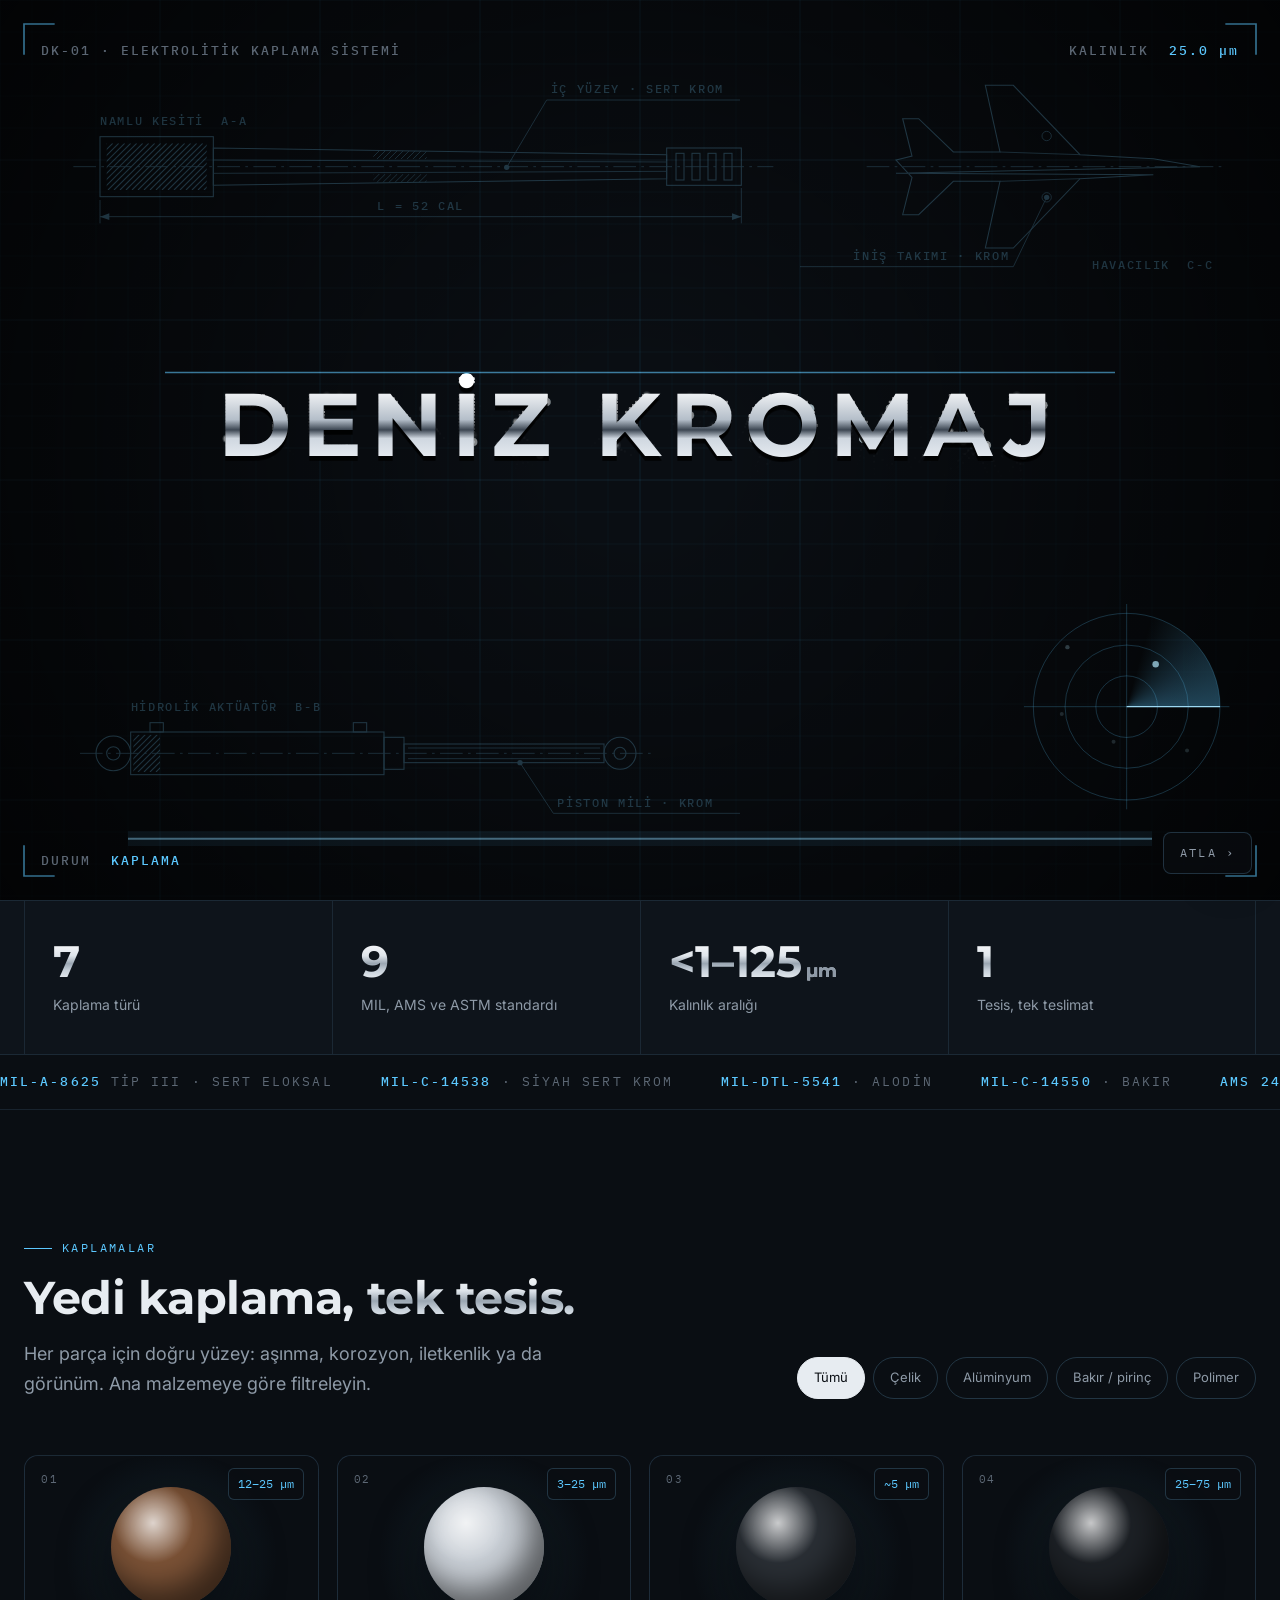
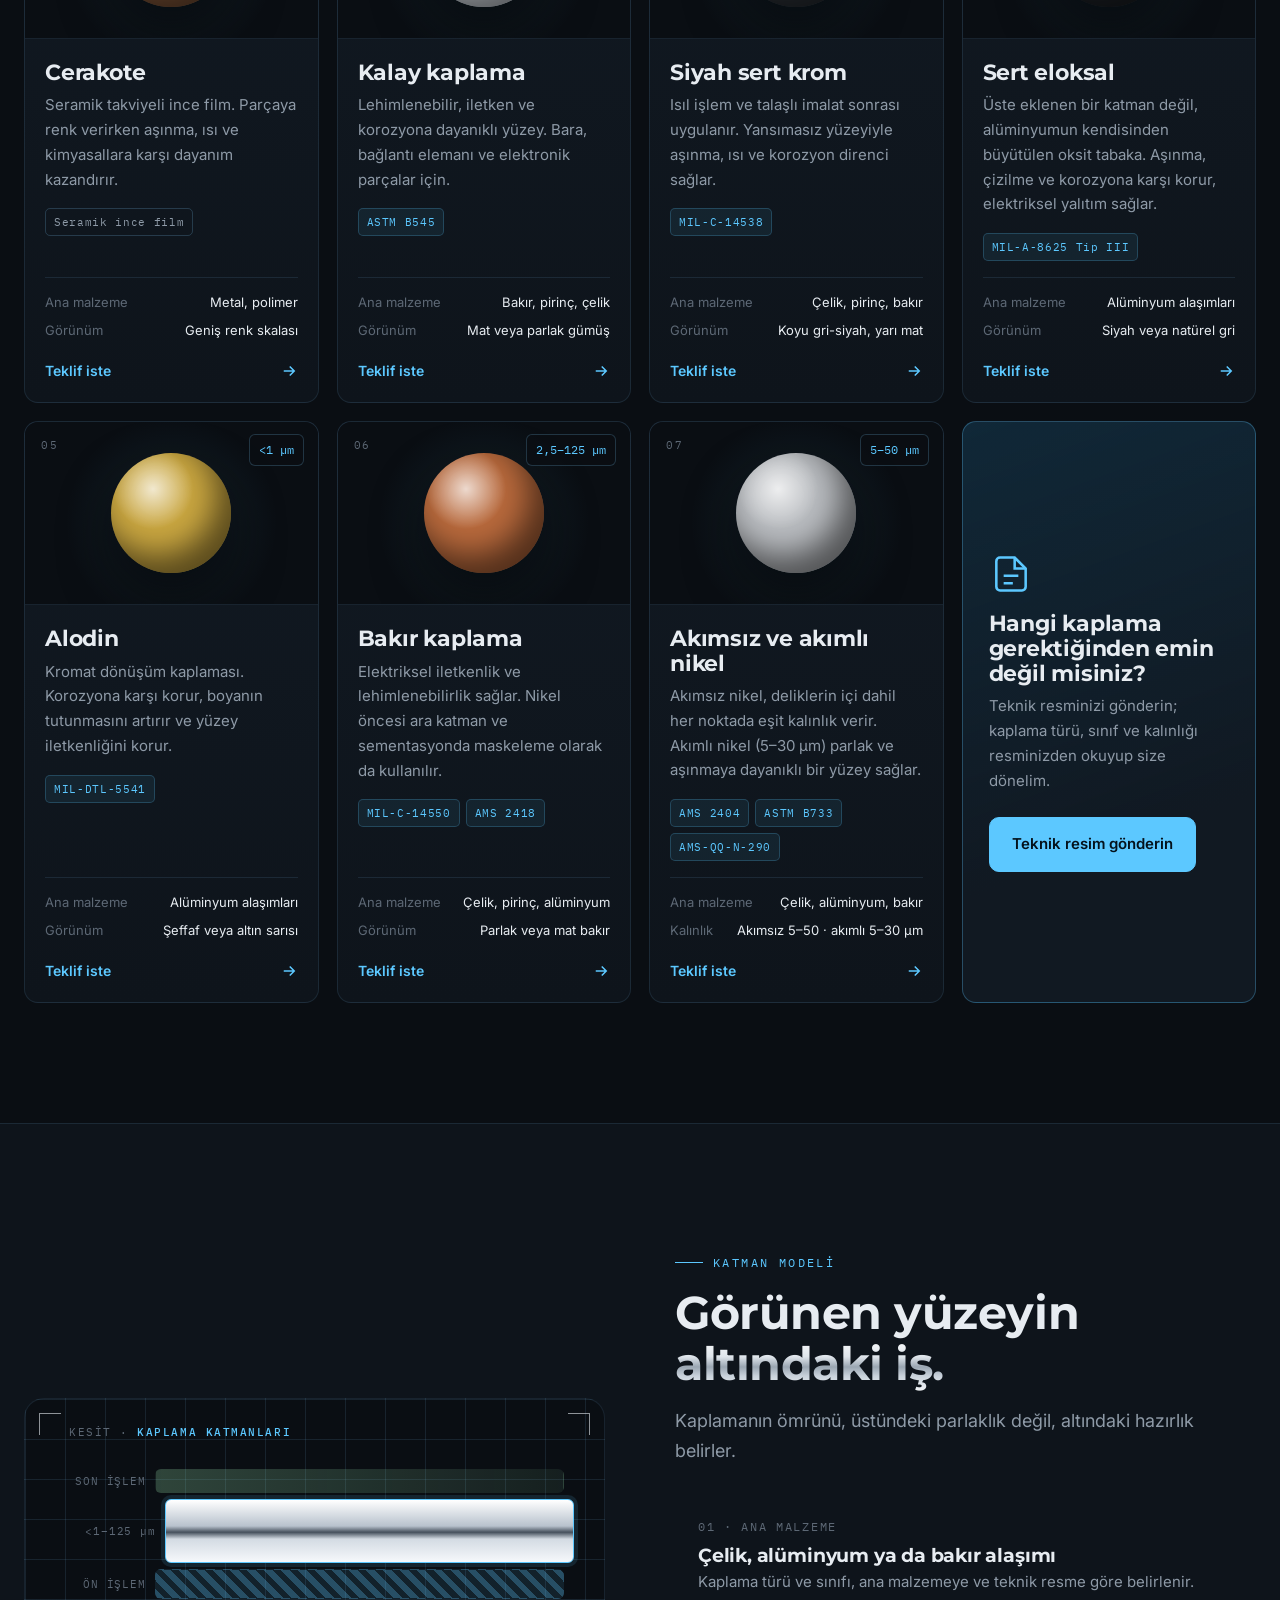
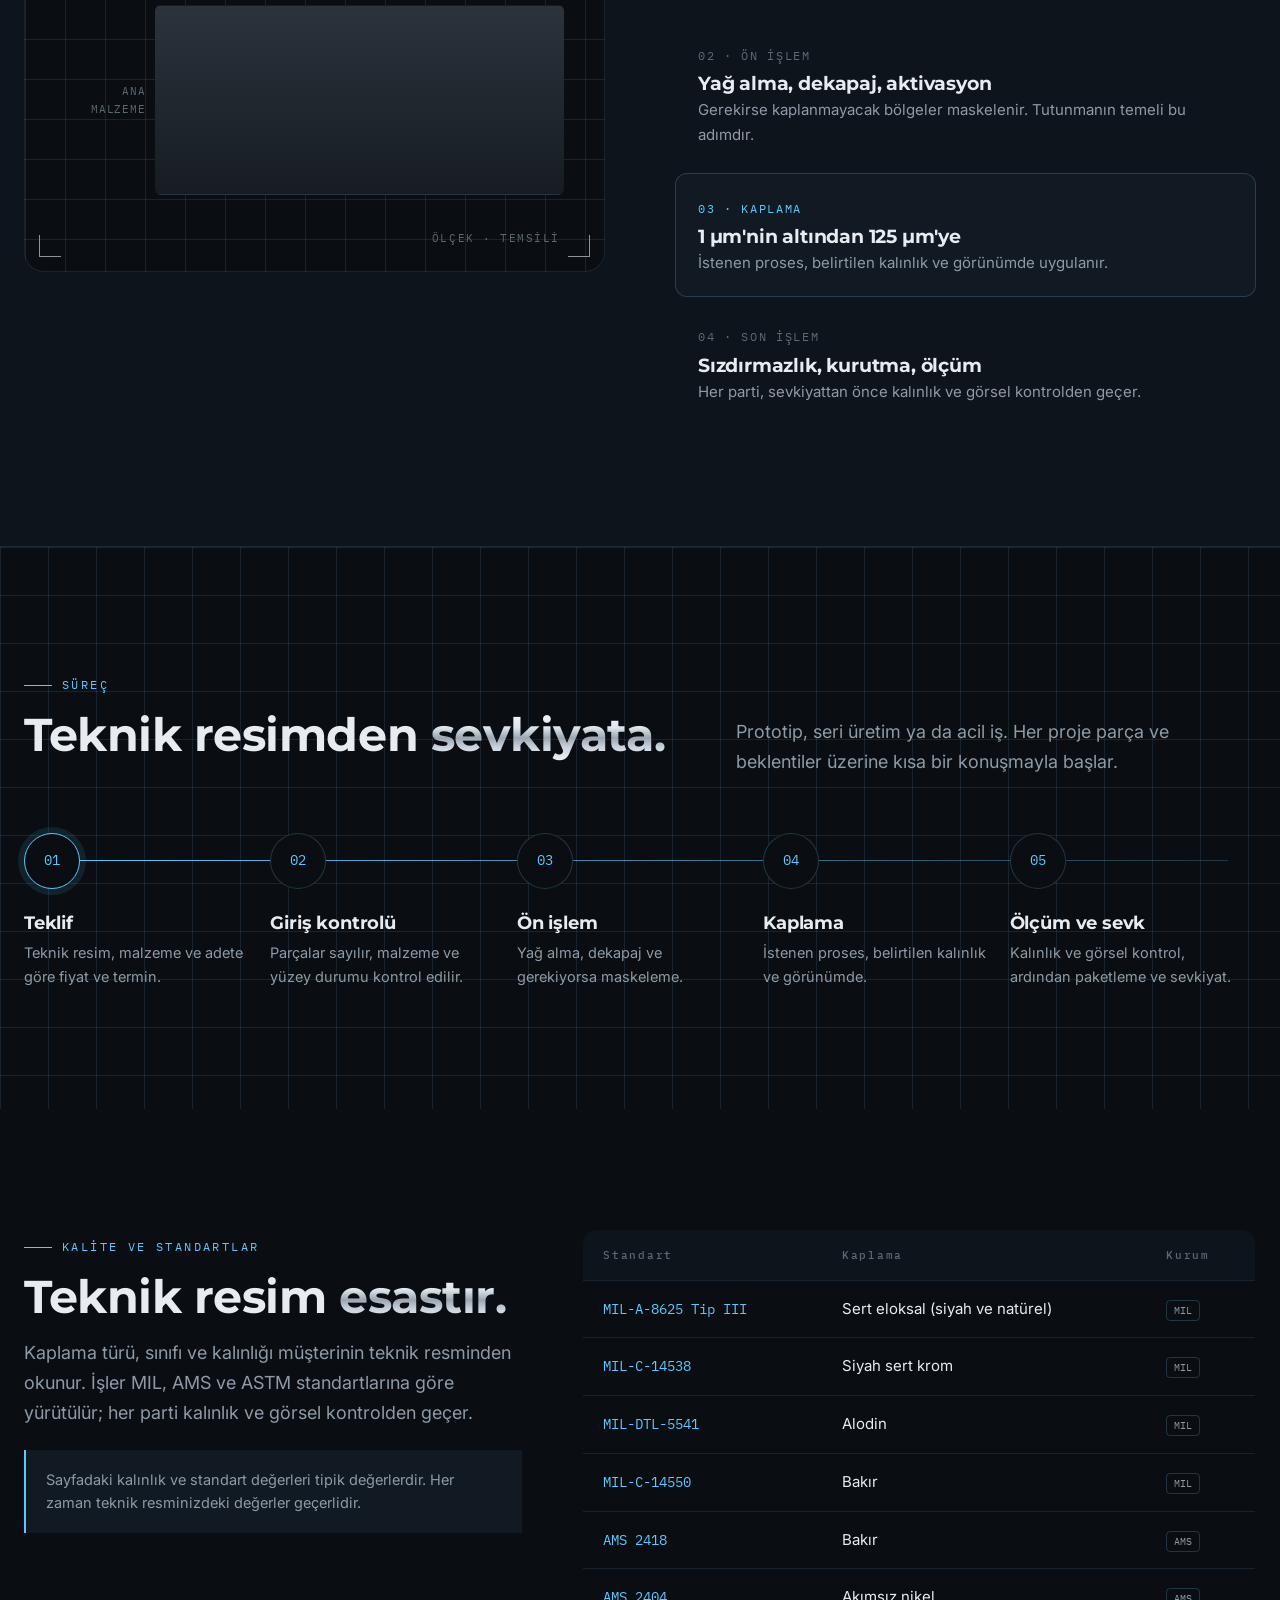
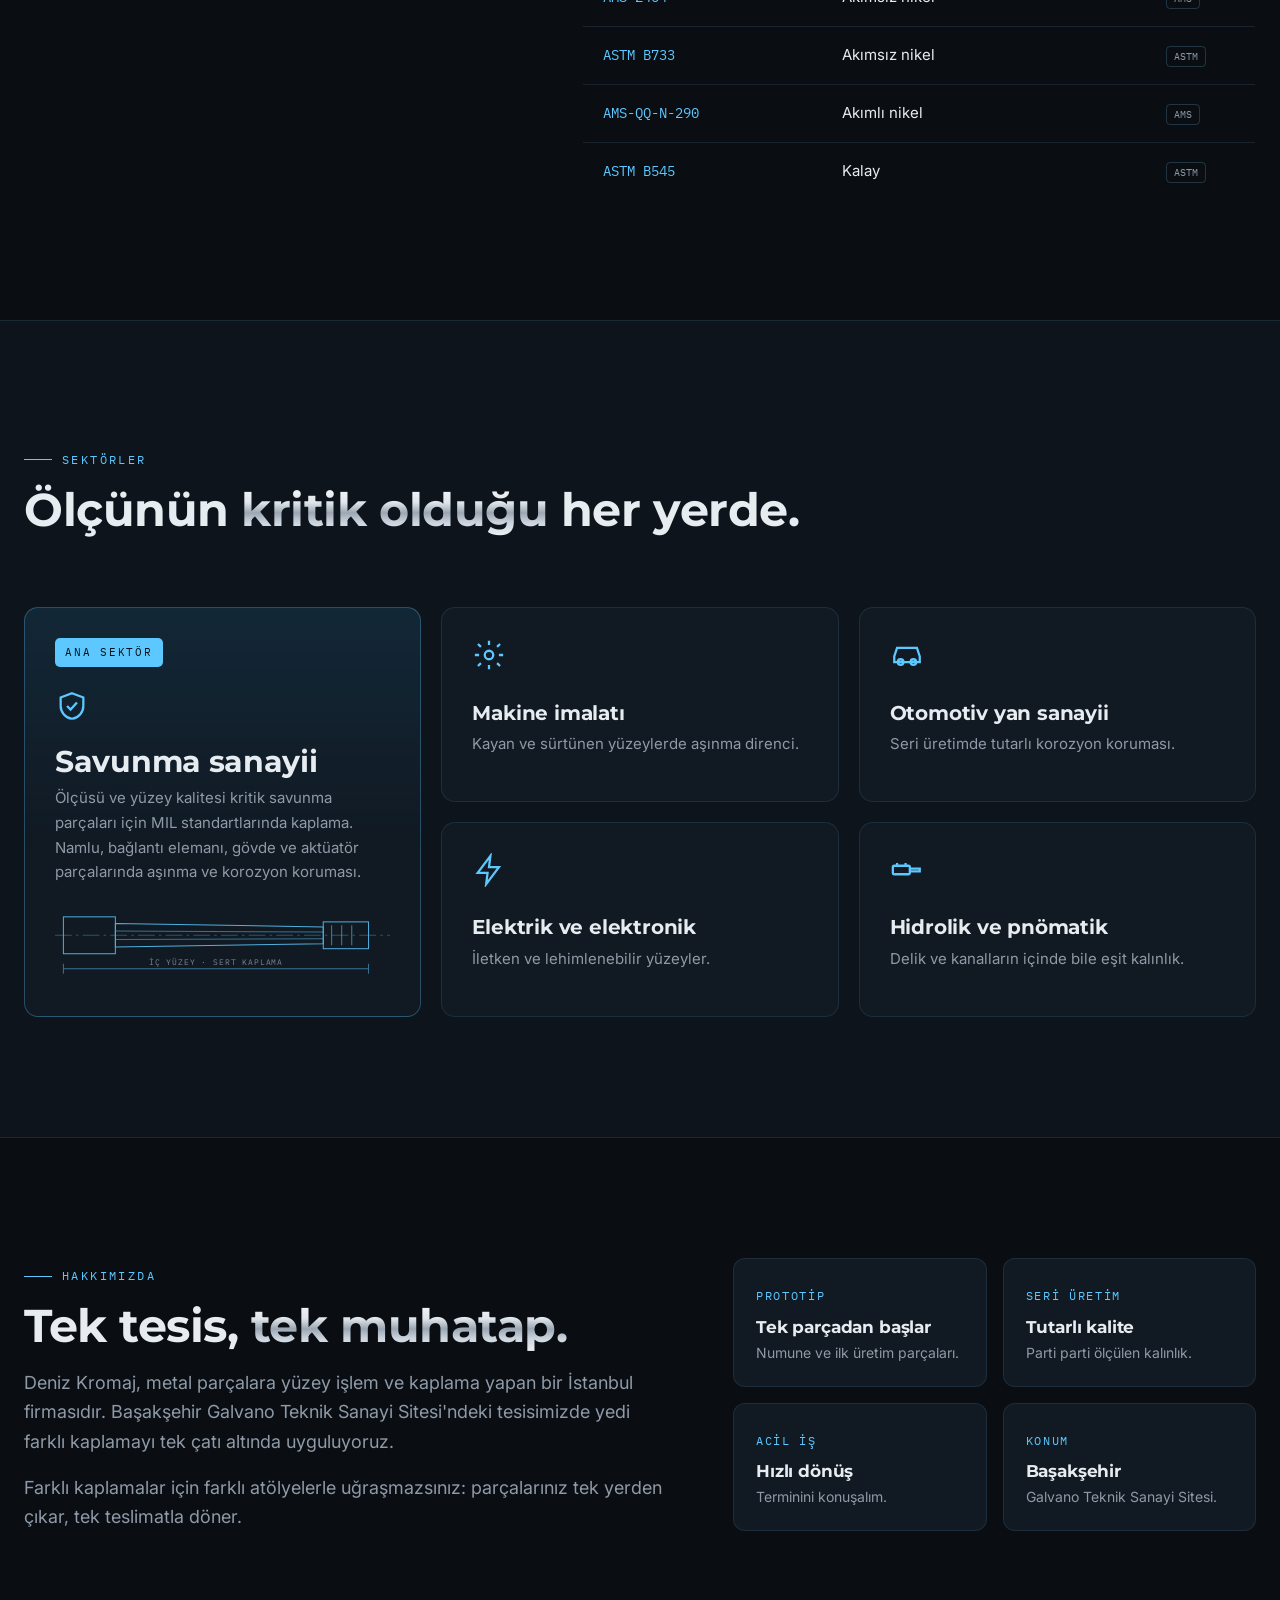
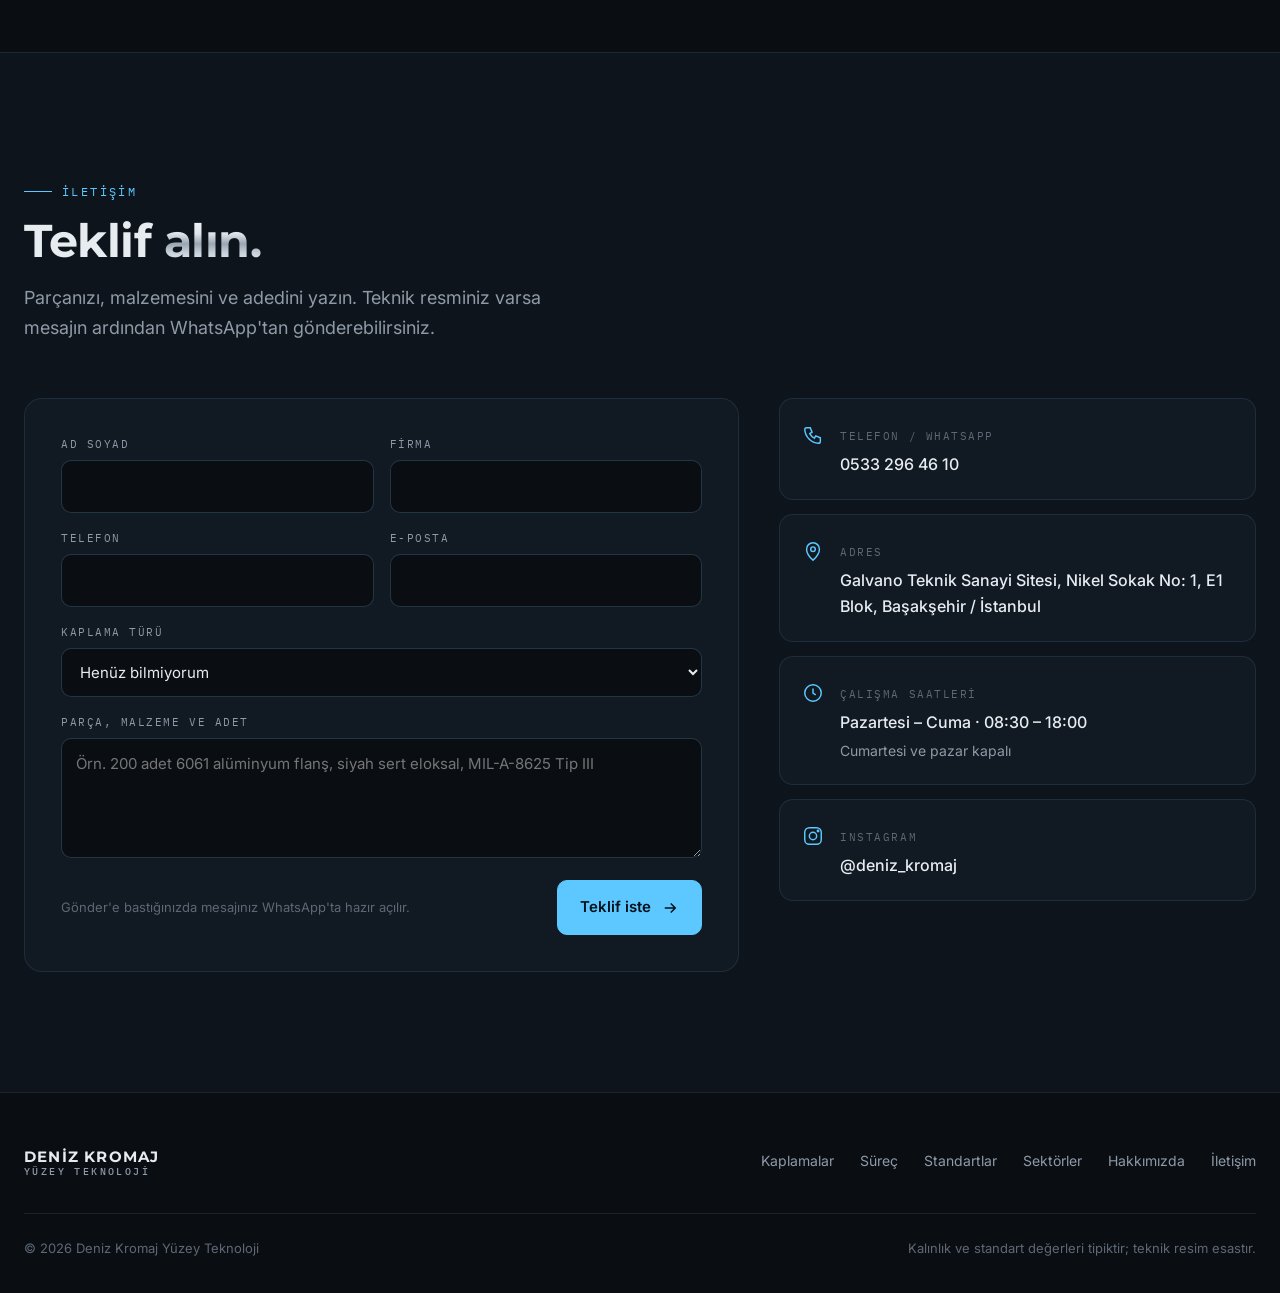
==== commit c61eaf83: "feat: müşteri girişi sayfası Co-Authored-By: Claude Opus 5.5 <noreply@anthropic.com>" ====
--- a/index.html
+++ b/index.html
@@ -37,6 +37,7 @@
       <a href="#standartlar">Standartlar</a>
       <a href="#sektorler">Sektörler</a>
       <a href="#hakkimizda">Hakkımızda</a>
+      <a href="musteri.html">Müşteri Girişi</a>
       <a href="#iletisim" class="btn btn-primary">Teklif alın</a>
     </nav>
     <button class="burger" id="burger" aria-label="Menüyü aç"><span></span><span></span><span></span></button>
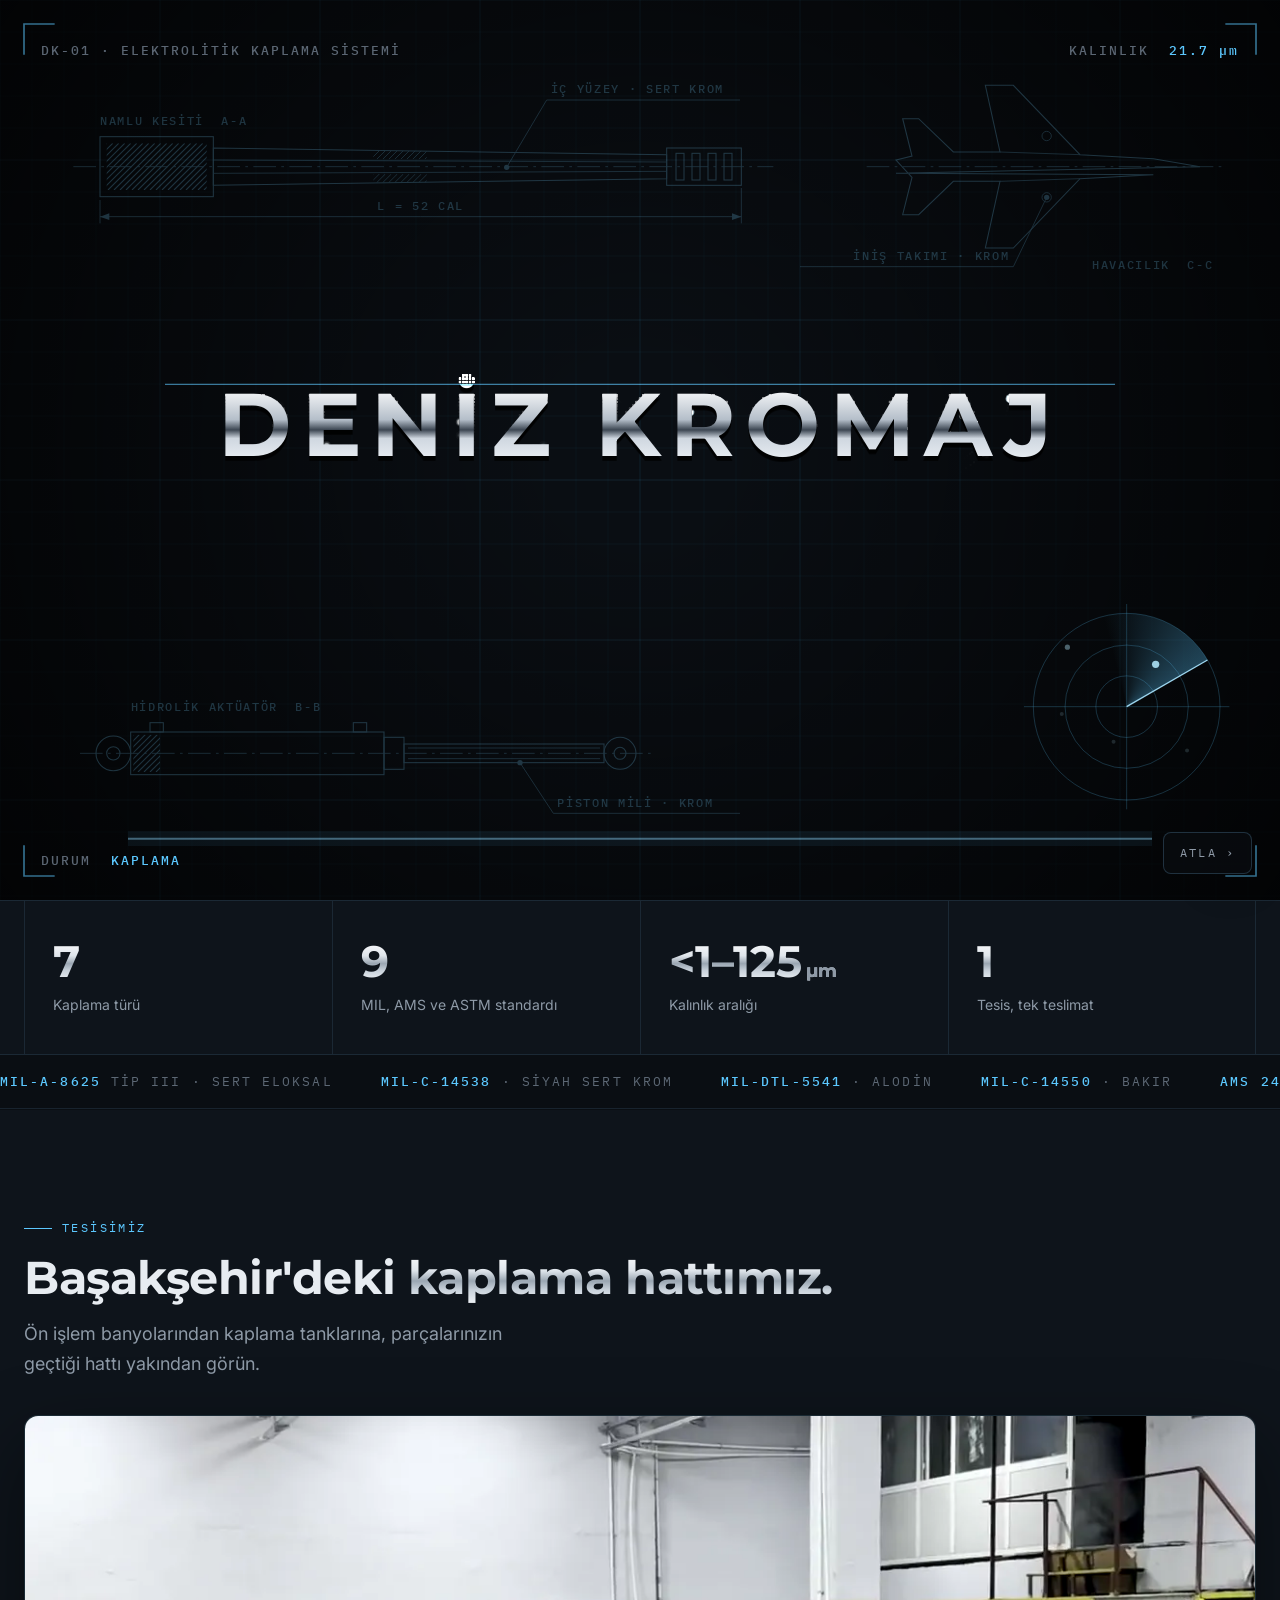
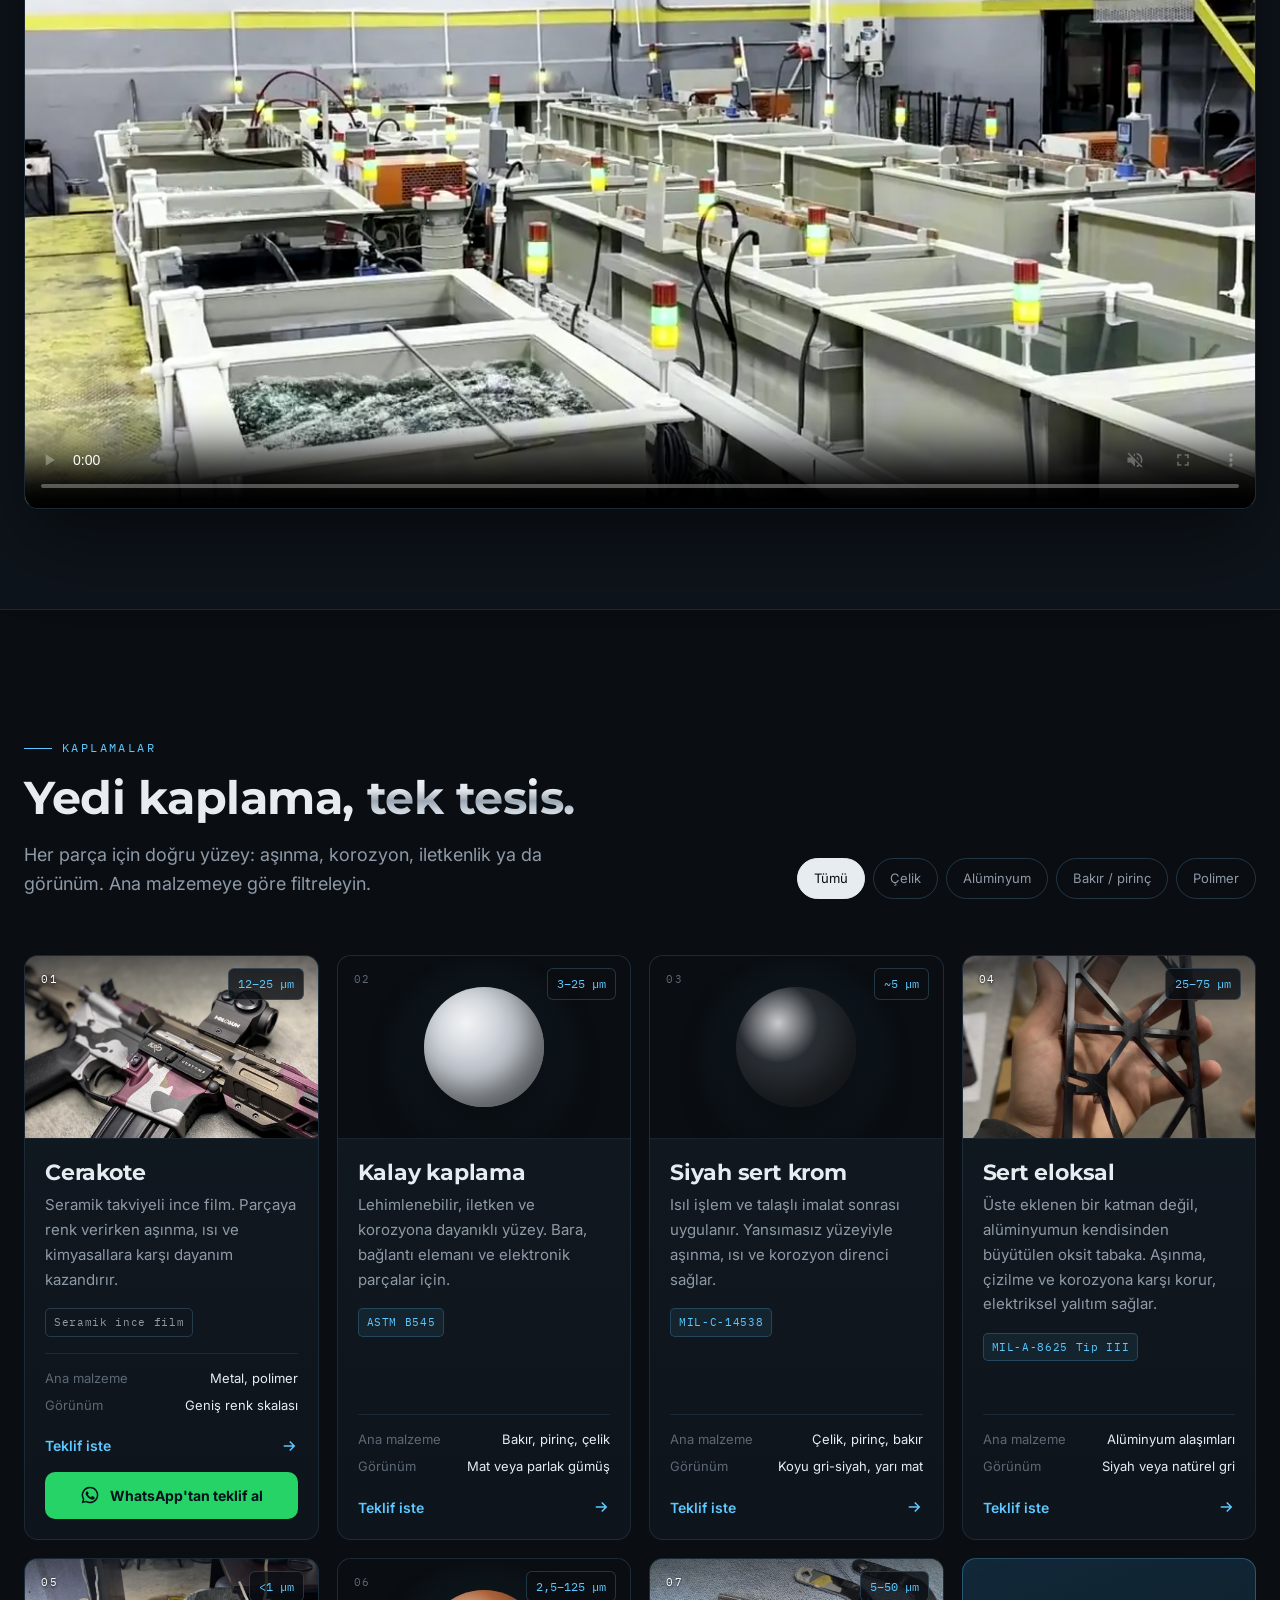
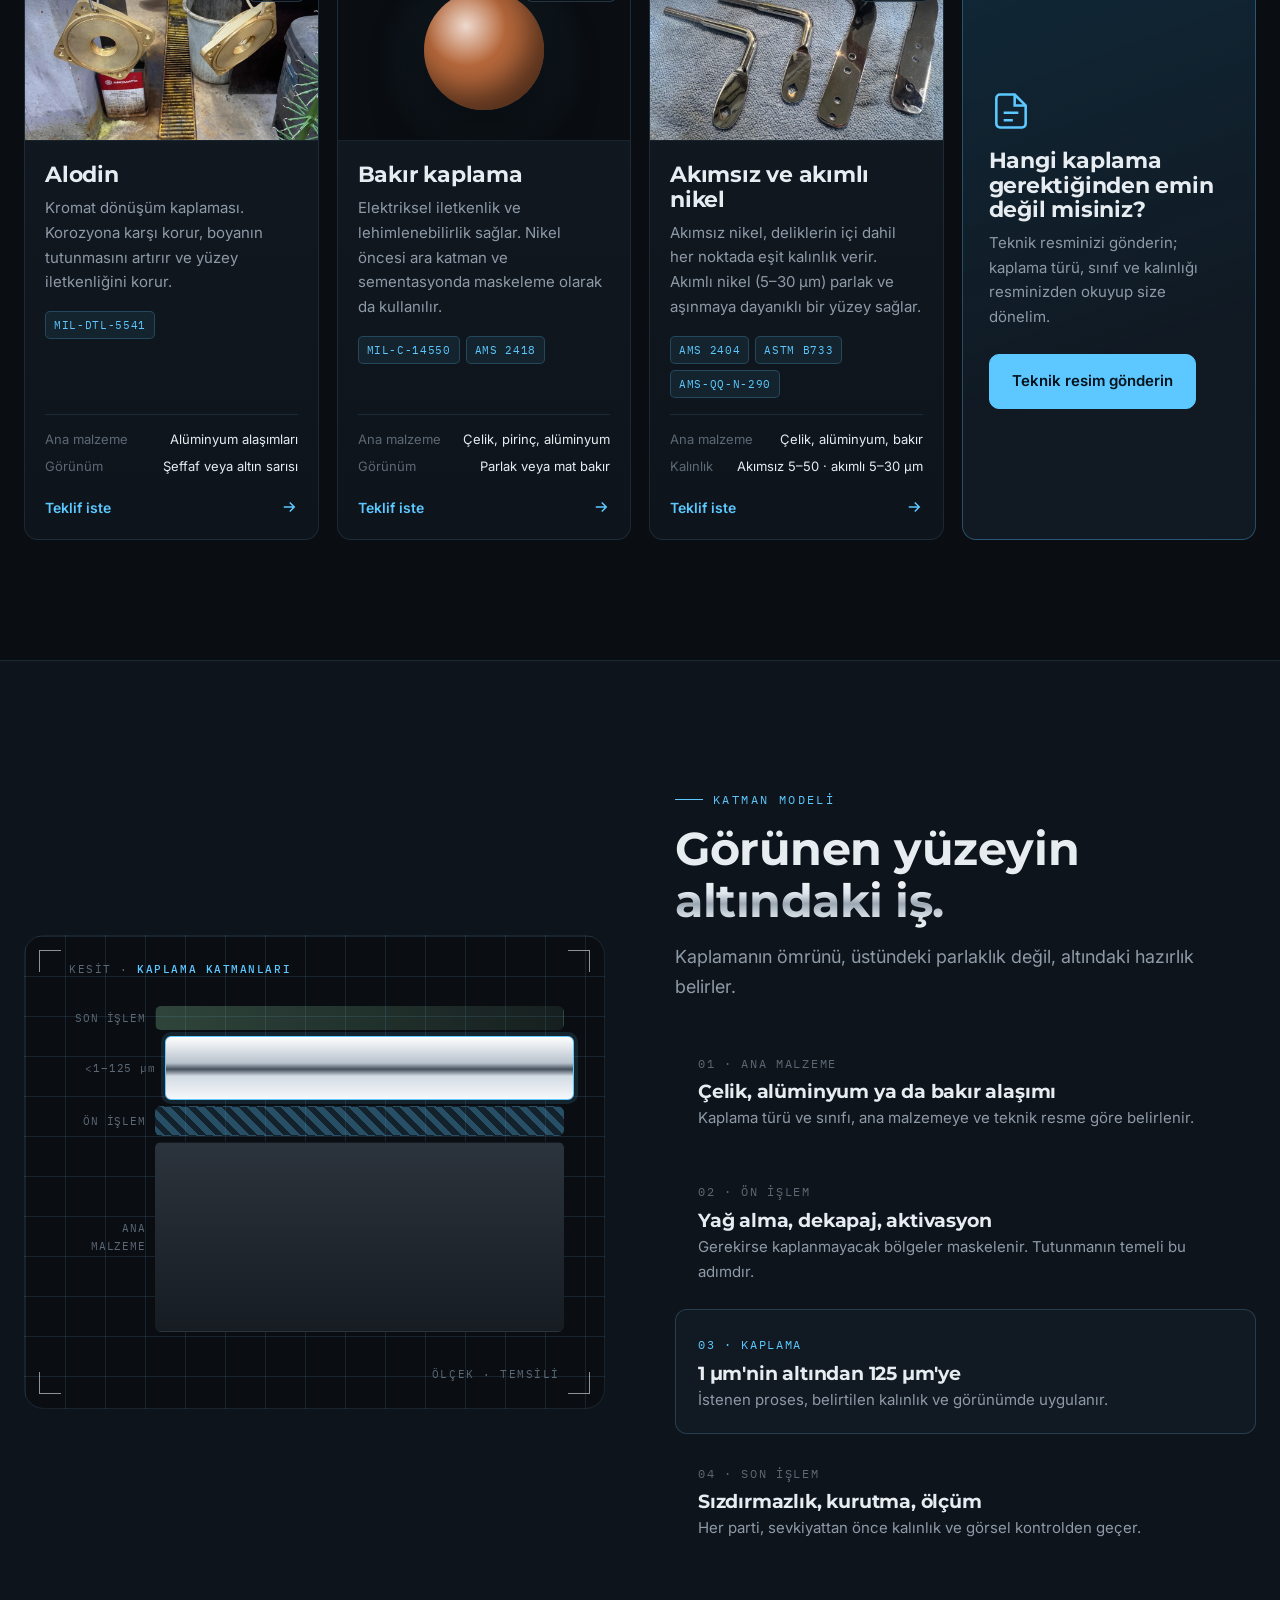
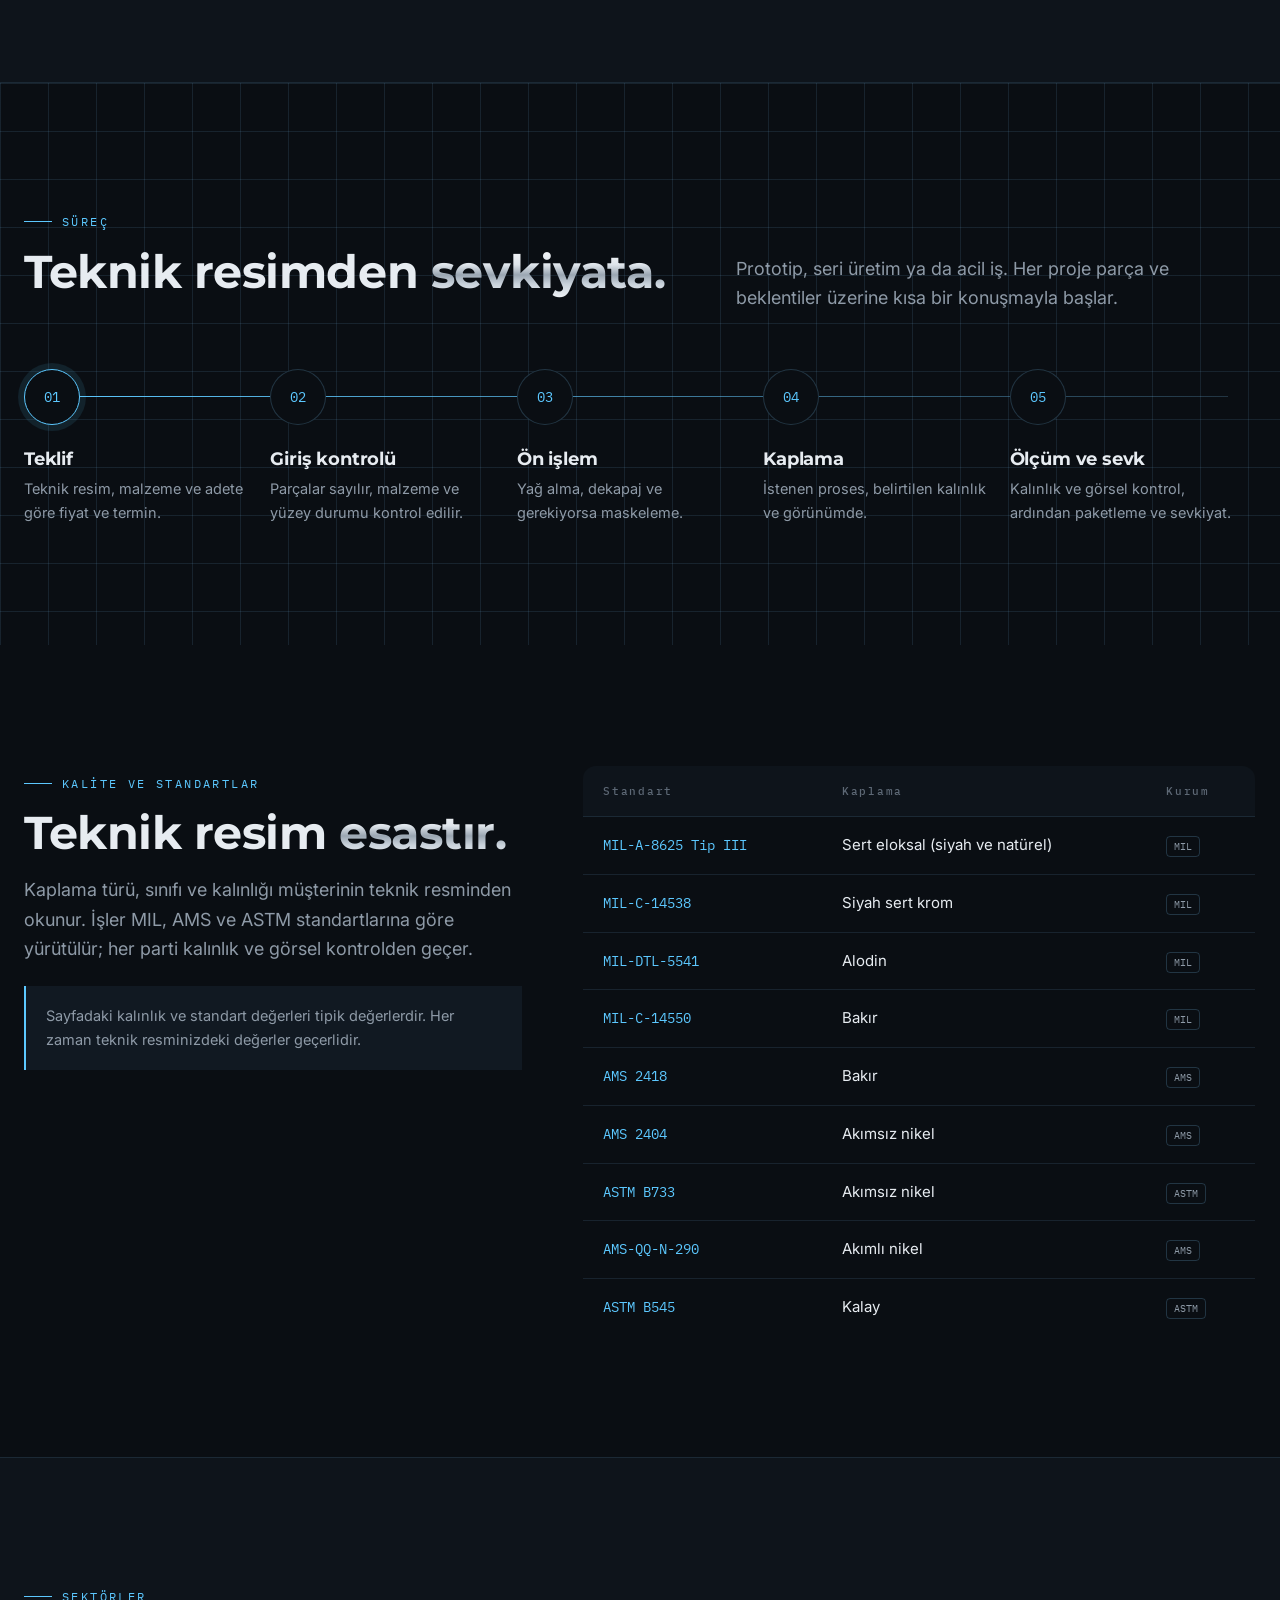
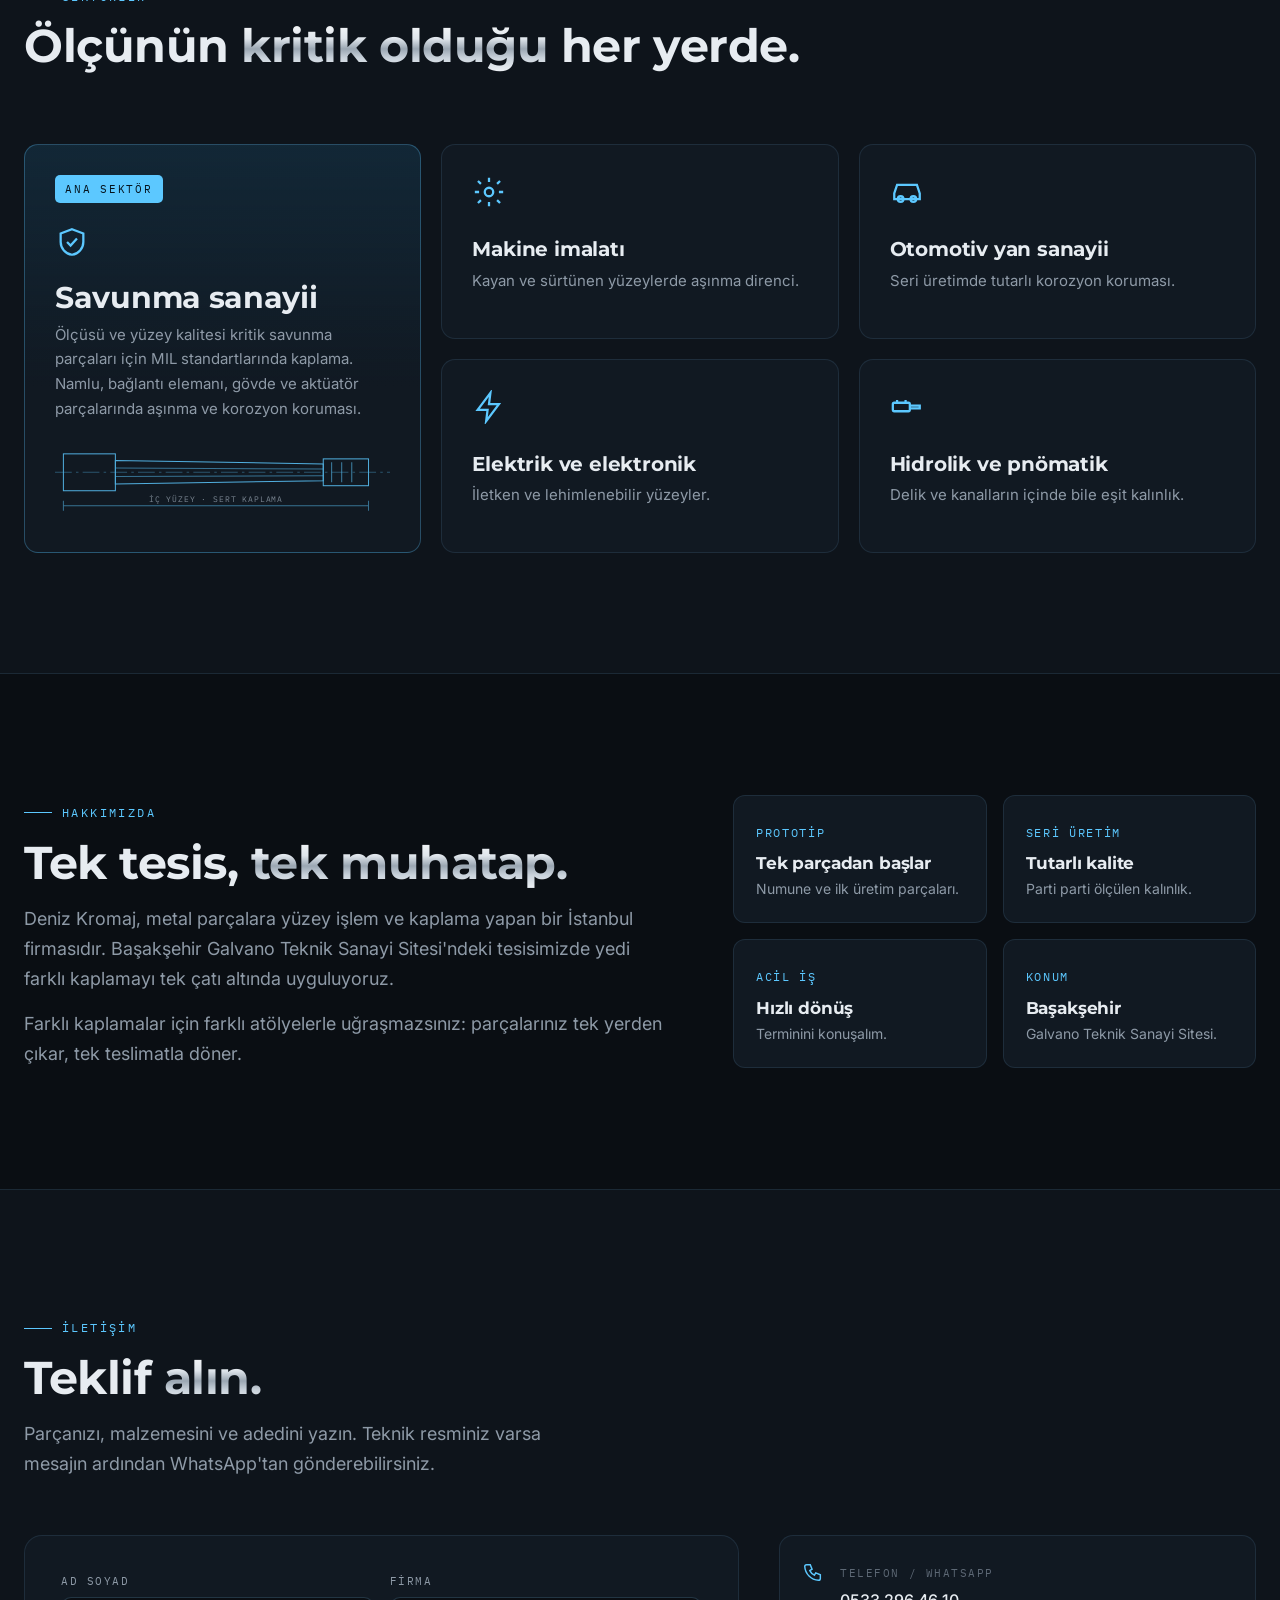
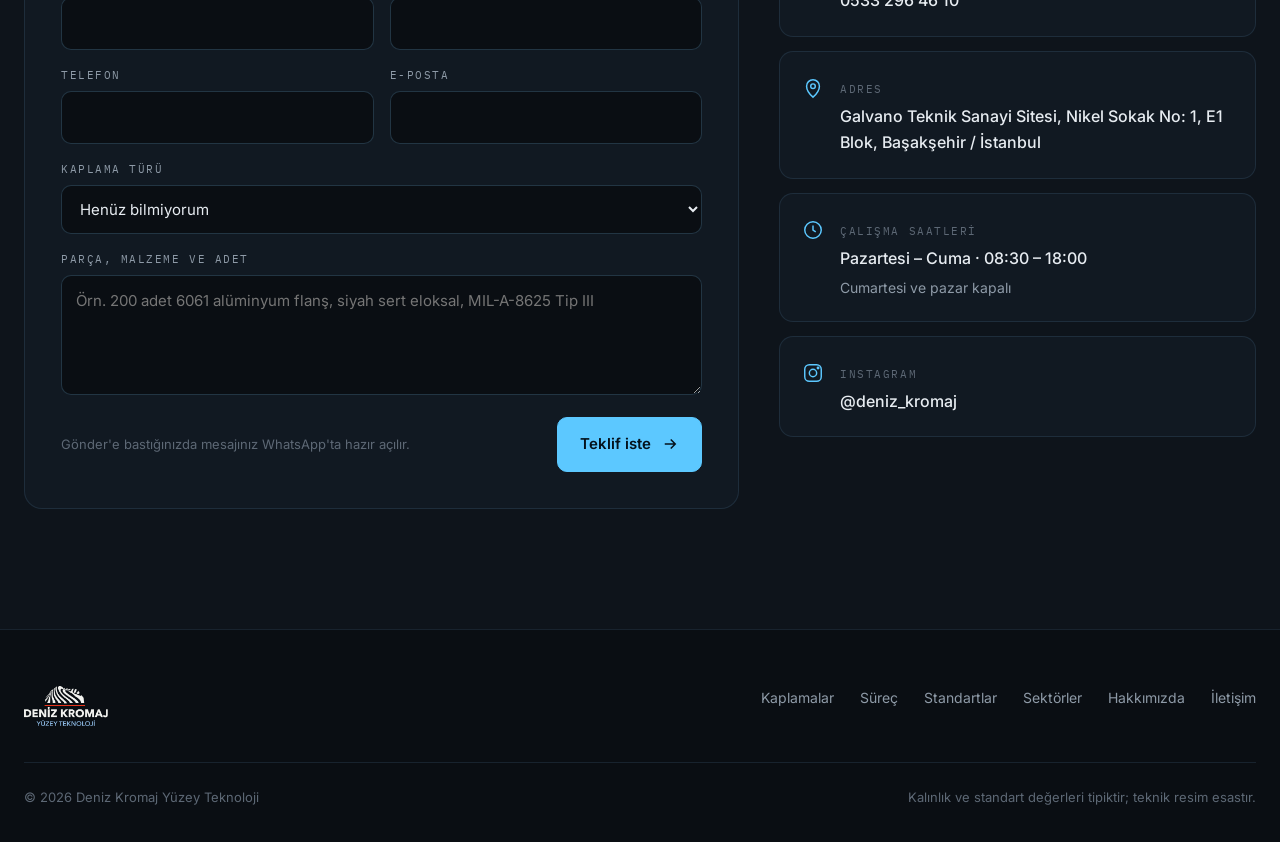
==== commit 2c543f63: "Site: tesis videosu, kaplama fotoğrafları, Cerakote WhatsApp butonu, logo dosyaları, mobil şerit düz" ====
--- a/index.html
+++ b/index.html
@@ -13,7 +13,7 @@
 <link rel="preconnect" href="https://fonts.googleapis.com">
 <link rel="preconnect" href="https://fonts.gstatic.com" crossorigin>
 <link href="https://fonts.googleapis.com/css2?family=IBM+Plex+Mono:wght@500&family=Inter:wght@400;500;600&family=Montserrat:wght@500;600;700&display=swap" rel="stylesheet">
-<link rel="stylesheet" href="css/style.css">
+<link rel="stylesheet" href="css/style.css?v=5">
 <script type="application/ld+json">
 {"@context":"https://schema.org","@type":"LocalBusiness","name":"Deniz Kromaj Yüzey Teknoloji","telephone":"+905332964610","address":{"@type":"PostalAddress","streetAddress":"Galvano Teknik Sanayi Sitesi, Nikel Sokak No: 1, E1 Blok","addressLocality":"Başakşehir","addressRegion":"İstanbul","addressCountry":"TR"},"openingHours":"Mo-Fr 08:30-18:00","sameAs":["https://www.instagram.com/deniz_kromaj/"]}
 </script>
@@ -33,6 +33,7 @@
     </a>
     <nav class="nav" id="nav">
       <a href="#kaplamalar">Kaplamalar</a>
+      <a href="#tesis">Tesis</a>
       <a href="#surec">Süreç</a>
       <a href="#standartlar">Standartlar</a>
       <a href="#sektorler">Sektörler</a>
@@ -128,6 +129,22 @@
   </div>
 </div>
 
+<!-- TESİS -->
+<section class="facility" id="tesis">
+  <div class="container">
+    <div class="sec-head">
+      <div>
+        <span class="eyebrow rv">Tesisimiz</span>
+        <h2 class="rv">Başakşehir'deki <span class="chrome-text">kaplama hattımız.</span></h2>
+        <p class="lead rv">Ön işlem banyolarından kaplama tanklarına, parçalarınızın geçtiği hattı yakından görün.</p>
+      </div>
+    </div>
+    <div class="video-frame rv">
+      <video id="tesis-video" src="assets/tesis.mp4" poster="assets/tesis-poster.webp" muted loop playsinline controls preload="none" aria-label="Deniz Kromaj tesis videosu"></video>
+    </div>
+  </div>
+</section>
+
 <!-- COATINGS -->
 <section id="kaplamalar">
   <div class="container">
@@ -149,13 +166,14 @@
     <div class="coatings">
       <article class="card rv" data-m="celik aluminyum bakir polimer">
         <div class="card-media" style="--tone:#7b5236"><span class="mono">01</span><span class="thk">12–25 µm</span>
-          <img src="assets/kaplama-cerakote.webp" alt="Cerakote kaplı cıvata" loading="lazy" onerror="this.parentNode.classList.add('noimg');this.remove()"><span class="swatch"></span></div>
+          <img src="assets/kaplama-cerakote.webp" alt="Cerakote kaplanmış tüfek gövdesi" loading="lazy" onerror="this.parentNode.classList.add('noimg');this.remove()"><span class="swatch"></span></div>
         <div class="card-body">
           <h3>Cerakote</h3>
           <p>Seramik takviyeli ince film. Parçaya renk verirken aşınma, ısı ve kimyasallara karşı dayanım kazandırır.</p>
           <div class="stds"><span class="std none">Seramik ince film</span></div>
           <dl class="meta"><div><dt>Ana malzeme</dt><dd>Metal, polimer</dd></div><div><dt>Görünüm</dt><dd>Geniş renk skalası</dd></div></dl>
           <a class="card-cta" data-wa="Cerakote" href="#iletisim">Teklif iste <svg viewBox="0 0 24 24" fill="none" stroke="currentColor" stroke-width="2"><path d="M5 12h14M13 6l6 6-6 6"/></svg></a>
+          <a class="card-wa" href="https://wa.me/905332964610?text=Merhaba%2C%20Cerakote%20kaplama%20i%C3%A7in%20teklif%20almak%20istiyorum." target="_blank" rel="noopener"><svg viewBox="0 0 24 24" fill="currentColor" aria-hidden="true"><path d="M12 2a10 10 0 00-8.6 15.1L2 22l5-1.3A10 10 0 1012 2zm0 18.2a8.2 8.2 0 01-4.2-1.2l-.3-.2-3 .8.8-2.9-.2-.3A8.2 8.2 0 1112 20.2zm4.5-6.1c-.2-.1-1.5-.7-1.7-.8s-.4-.1-.6.1-.7.8-.8 1-.3.2-.5.1a6.7 6.7 0 01-3.3-2.9c-.2-.4.2-.4.7-1.3.1-.2 0-.3 0-.4l-.8-1.8c-.2-.5-.4-.4-.6-.4h-.5a1 1 0 00-.7.3 3 3 0 00-.9 2.2 5.2 5.2 0 001.1 2.7 11.8 11.8 0 004.5 4c1.7.7 2.3.8 3.2.6a2.7 2.7 0 001.8-1.3 2.2 2.2 0 00.2-1.3c-.1-.1-.3-.2-.5-.3z"/></svg> WhatsApp'tan teklif al</a>
         </div>
       </article>
 
@@ -185,7 +203,7 @@
 
       <article class="card rv" data-m="aluminyum">
         <div class="card-media" style="--tone:#1d2126"><span class="mono">04</span><span class="thk">25–75 µm</span>
-          <img src="assets/kaplama-eloksal.webp" alt="Siyah sert eloksallı alüminyum flanş" loading="lazy" onerror="this.parentNode.classList.add('noimg');this.remove()"><span class="swatch"></span></div>
+          <img src="assets/kaplama-eloksal.webp" alt="Siyah sert eloksallı alüminyum parça" loading="lazy" onerror="this.parentNode.classList.add('noimg');this.remove()"><span class="swatch"></span></div>
         <div class="card-body">
           <h3>Sert eloksal</h3>
           <p>Üste eklenen bir katman değil, alüminyumun kendisinden büyütülen oksit tabaka. Aşınma, çizilme ve korozyona karşı korur, elektriksel yalıtım sağlar.</p>
@@ -197,7 +215,7 @@
 
       <article class="card rv" data-m="aluminyum">
         <div class="card-media" style="--tone:#c9a640"><span class="mono">05</span><span class="thk">&lt;1 µm</span>
-          <img src="assets/kaplama-alodin.webp" alt="Alodin kaplı alüminyum burç" loading="lazy" onerror="this.parentNode.classList.add('noimg');this.remove()"><span class="swatch"></span></div>
+          <img src="assets/kaplama-alodin.webp" alt="Kaplama sonrası askıda kuruyan parçalar" loading="lazy" onerror="this.parentNode.classList.add('noimg');this.remove()"><span class="swatch"></span></div>
         <div class="card-body">
           <h3>Alodin</h3>
           <p>Kromat dönüşüm kaplaması. Korozyona karşı korur, boyanın tutunmasını artırır ve yüzey iletkenliğini korur.</p>
@@ -221,7 +239,7 @@
 
       <article class="card rv" data-m="celik aluminyum bakir">
         <div class="card-media" style="--tone:#b9bcc0"><span class="mono">07</span><span class="thk">5–50 µm</span>
-          <img src="assets/kaplama-nikel.webp" alt="Nikel kaplı cıvata, pul ve somun" loading="lazy" onerror="this.parentNode.classList.add('noimg');this.remove()"><span class="swatch"></span></div>
+          <img src="assets/kaplama-nikel.webp" alt="Parlak nikel kaplı kol ve braketler" loading="lazy" onerror="this.parentNode.classList.add('noimg');this.remove()"><span class="swatch"></span></div>
         <div class="card-body">
           <h3>Akımsız ve akımlı nikel</h3>
           <p>Akımsız nikel, deliklerin içi dahil her noktada eşit kalınlık verir. Akımlı nikel (5–30 µm) parlak ve aşınmaya dayanıklı bir yüzey sağlar.</p>
@@ -446,6 +464,6 @@
 </a>
 
 <script src="js/intro.js"></script>
-<script src="js/main.js"></script>
+<script src="js/main.js?v=5"></script>
 </body>
 </html>
--- a/css/style.css
+++ b/css/style.css
@@ -1,277 +1,290 @@
-:root{
-  --bg:#0a0e13;--bg-2:#0e141b;--surface:#111922;--surface-2:#16202b;
-  --line:rgba(120,190,235,.12);--line-2:rgba(120,190,235,.22);
-  --text:#e7ecf1;--muted:#8e9aa7;--dim:#5d6875;
-  --accent:#5cc8ff;--accent-2:#2e9fe0;--ok:#9be7b0;
-  --chrome:linear-gradient(180deg,#ffffff 0%,#dfe5eb 38%,#9aa6b2 56%,#c9d2db 72%,#f4f7fa 100%);
-  --chrome-hard:linear-gradient(180deg,#ffffff 0%,#b8c2cd 42%,#45505c 52%,#d3dbe3 63%,#f6f8fb 100%);
-  --radius:14px;--max:1240px;
-  --f-head:'Montserrat',system-ui,sans-serif;--f-body:'Inter',system-ui,sans-serif;--f-mono:'IBM Plex Mono',ui-monospace,monospace;
-}
-*{box-sizing:border-box;margin:0;padding:0}
-html{scroll-behavior:smooth;scroll-padding-top:84px}
-body{background:var(--bg);color:var(--text);font-family:var(--f-body);font-size:16px;line-height:1.65;-webkit-font-smoothing:antialiased;overflow-x:hidden}
-img{max-width:100%;display:block}
-a{color:inherit;text-decoration:none}
-button,input,select,textarea{font:inherit;color:inherit}
-.container{width:min(100% - 48px,var(--max));margin-inline:auto}
-.mono{font-family:var(--f-mono);font-size:12px;letter-spacing:.14em;text-transform:uppercase}
-.eyebrow{font-family:var(--f-mono);font-size:12px;letter-spacing:.2em;text-transform:uppercase;color:var(--accent);display:inline-flex;align-items:center;gap:10px}
-.eyebrow::before{content:"";width:28px;height:1px;background:var(--accent)}
-.chrome-text{background:var(--chrome);-webkit-background-clip:text;background-clip:text;color:transparent}
-h1,h2,h3{font-family:var(--f-head);font-weight:700;line-height:1.12;letter-spacing:-.01em}
-h2{font-size:clamp(30px,4vw,46px);margin:14px 0 16px}
-.lead{color:var(--muted);font-size:18px;max-width:640px}
-section{position:relative;padding:120px 0}
-.grid-bg{background-image:linear-gradient(var(--line) 1px,transparent 1px),linear-gradient(90deg,var(--line) 1px,transparent 1px);background-size:48px 48px}
-.btn{display:inline-flex;align-items:center;gap:10px;padding:14px 22px;border-radius:10px;font-weight:600;font-size:15px;border:1px solid var(--line-2);transition:.25s;cursor:pointer;background:transparent}
-.btn:hover{border-color:var(--accent);color:#fff}
-.btn-primary{background:var(--accent);border-color:var(--accent);color:#04121c}
-.btn-primary:hover{background:#86d8ff;color:#04121c}
-.btn svg{width:18px;height:18px}
-
-/* header */
-.header{position:fixed;inset:0 0 auto;z-index:50;transition:.3s;border-bottom:1px solid transparent}
-.header.scrolled{background:rgba(10,14,19,.82);backdrop-filter:blur(14px);-webkit-backdrop-filter:blur(14px);border-color:var(--line)}
-.header .container{display:flex;align-items:center;justify-content:space-between;height:76px}
-.logo{display:flex;align-items:center;gap:12px}
-.logo img{height:40px;width:auto}
-.logo-text{font-family:var(--f-head);font-weight:700;letter-spacing:.08em;font-size:15px;line-height:1.1}
-.logo-text small{display:block;font-family:var(--f-mono);font-weight:500;font-size:10px;letter-spacing:.24em;color:var(--muted)}
-.nav{display:flex;align-items:center;gap:30px}
-.nav a{font-size:14px;color:var(--muted);transition:.2s;position:relative}
-.nav a:hover,.nav a.active{color:var(--text)}
-.nav a.active::after{content:"";position:absolute;left:0;right:0;bottom:-8px;height:1px;background:var(--accent)}
-.nav .btn{padding:10px 18px;font-size:14px;color:#04121c}
-.burger{display:none;background:none;border:0;width:40px;height:40px;cursor:pointer}
-.burger span{display:block;width:22px;height:2px;background:var(--text);margin:5px auto;transition:.3s}
-
-/* hero */
-.hero{min-height:100vh;padding:150px 0 90px;display:flex;align-items:center;overflow:hidden}
-.hero::before{content:"";position:absolute;inset:0;background:radial-gradient(ellipse at 70% 40%,rgba(46,159,224,.16),transparent 55%),radial-gradient(ellipse at 10% 90%,rgba(46,159,224,.08),transparent 50%)}
-.hero .grid-bg{position:absolute;inset:0;opacity:.6;mask-image:radial-gradient(ellipse at 60% 45%,#000 20%,transparent 75%);-webkit-mask-image:radial-gradient(ellipse at 60% 45%,#000 20%,transparent 75%)}
-.hero-inner{position:relative;display:grid;grid-template-columns:1.05fr .95fr;gap:60px;align-items:center}
-.hero h1{font-size:clamp(44px,6.4vw,88px);margin:22px 0 24px}
-.hero h1 .chrome-text{display:block}
-.hero p.lead{font-size:19px}
-.hero-ctas{display:flex;gap:14px;margin-top:36px;flex-wrap:wrap}
-.hero-tags{display:flex;gap:10px;flex-wrap:wrap;margin-top:44px}
-.tag{font-family:var(--f-mono);font-size:11px;letter-spacing:.12em;padding:7px 11px;border:1px solid var(--line-2);border-radius:6px;color:var(--muted)}
-.hero-visual{position:relative;aspect-ratio:1/1;border:1px solid var(--line);border-radius:20px;background:linear-gradient(180deg,rgba(17,25,34,.7),rgba(10,14,19,.4));overflow:hidden}
-.hero-visual svg{width:100%;height:100%}
-.hv-label{position:absolute;font-family:var(--f-mono);font-size:11px;letter-spacing:.14em;color:var(--dim)}
-.hv-label b{color:var(--accent);font-weight:500}
-.corner{position:absolute;width:22px;height:22px;border-color:var(--accent);opacity:.6}
-.corner.tl{top:14px;left:14px;border-top:1px solid;border-left:1px solid}
-.corner.tr{top:14px;right:14px;border-top:1px solid;border-right:1px solid}
-.corner.bl{bottom:14px;left:14px;border-bottom:1px solid;border-left:1px solid}
-.corner.br{bottom:14px;right:14px;border-bottom:1px solid;border-right:1px solid}
-.scan{position:absolute;left:0;right:0;height:80px;background:linear-gradient(180deg,transparent,rgba(92,200,255,.12),transparent);border-bottom:1px solid rgba(92,200,255,.35);animation:scan 5s linear infinite}
-@keyframes scan{from{top:-80px}to{top:100%}}
-.draw path,.draw line,.draw circle,.draw rect,.draw polyline{stroke-dasharray:1200;stroke-dashoffset:1200;animation:draw 2.6s ease forwards}
-@keyframes draw{to{stroke-dashoffset:0}}
-
-/* stats */
-.stats{padding:0;border-block:1px solid var(--line);background:var(--bg-2)}
-.stats .container{display:grid;grid-template-columns:repeat(4,1fr)}
-.stat{padding:38px 28px;border-left:1px solid var(--line)}
-.stat:last-child{border-right:1px solid var(--line)}
-.stat .num{font-family:var(--f-head);font-weight:700;font-size:44px;line-height:1}
-.stat .num small{font-size:18px;color:var(--muted);margin-left:4px}
-.stat p{color:var(--muted);font-size:14px;margin-top:10px}
-
-/* ticker */
-.ticker{overflow:hidden;border-bottom:1px solid var(--line);padding:16px 0;background:var(--bg)}
-.ticker-track{display:flex;gap:48px;width:max-content;animation:tick 40s linear infinite}
-.ticker span{font-family:var(--f-mono);font-size:13px;letter-spacing:.16em;color:var(--dim);white-space:nowrap}
-.ticker span b{color:var(--accent);font-weight:500}
-@keyframes tick{to{transform:translateX(-50%)}}
-
-/* section head */
-.sec-head{display:flex;justify-content:space-between;align-items:flex-end;gap:40px;margin-bottom:56px;flex-wrap:wrap}
-.sec-head .lead{max-width:520px}
-
-/* coatings */
-.filters{display:flex;gap:8px;flex-wrap:wrap}
-.chip{padding:9px 16px;border-radius:999px;border:1px solid var(--line-2);background:transparent;font-size:13px;color:var(--muted);cursor:pointer;transition:.2s}
-.chip:hover{color:var(--text)}
-.chip.on{background:var(--text);color:var(--bg);border-color:var(--text)}
-.coatings{display:grid;grid-template-columns:repeat(4,1fr);gap:18px}
-.card-body{padding:22px 20px 20px}
-.card.cta-card{justify-content:center;padding:32px 26px;background:linear-gradient(160deg,rgba(46,159,224,.18),var(--surface) 70%);border-color:rgba(92,200,255,.3)}
-.cta-card h3{font-size:24px;margin:16px 0 10px}
-.cta-card p{margin-bottom:24px}
-.cta-card svg.big{width:44px;height:44px;color:var(--accent)}
-.card{position:relative;border:1px solid var(--line);border-radius:var(--radius);background:linear-gradient(180deg,var(--surface),var(--bg-2));overflow:hidden;display:flex;flex-direction:column;transition:transform .35s,border-color .35s,opacity .35s}
-.card:hover{transform:translateY(-4px);border-color:var(--line-2)}
-.card.hide{display:none}
-.card-media{position:relative;aspect-ratio:16/10;background:radial-gradient(circle at 50% 55%,rgba(92,200,255,.10),transparent 60%),var(--bg);border-bottom:1px solid var(--line);display:grid;place-items:center;overflow:hidden}
-.card-media img{width:78%;height:88%;object-fit:contain;transition:transform .6s}
-.card:hover .card-media img{transform:scale(1.06) rotate(-2deg)}
-.swatch{width:120px;height:120px;border-radius:50%;background:radial-gradient(circle at 35% 30%,rgba(255,255,255,.75),transparent 35%),var(--tone);box-shadow:inset -14px -18px 30px rgba(0,0,0,.55),0 24px 50px rgba(0,0,0,.5);display:none}
-.card-media.noimg .swatch{display:block}
-.card-media .mono{position:absolute;top:14px;left:16px;color:var(--dim);font-size:11px}
-.thk{position:absolute;top:12px;right:14px;font-family:var(--f-mono);font-size:12px;color:var(--accent);background:rgba(10,14,19,.8);border:1px solid var(--line-2);padding:5px 9px;border-radius:6px}
-.card-body{display:flex;flex-direction:column;flex:1}
-.card h3{font-size:22px;margin-bottom:8px}
-.card p{color:var(--muted);font-size:15px}
-.stds{display:flex;gap:6px;flex-wrap:wrap;margin:16px 0}
-.std{font-family:var(--f-mono);font-size:11px;letter-spacing:.06em;padding:4px 8px;border-radius:5px;background:rgba(92,200,255,.08);color:var(--accent);border:1px solid rgba(92,200,255,.22)}
-.std.none{color:var(--muted);background:transparent;border-color:var(--line-2)}
-.meta{border-top:1px solid var(--line);margin-top:auto;padding-top:14px;display:grid;gap:6px;font-size:13px}
-.meta div{display:flex;justify-content:space-between;gap:16px}
-.meta dt{color:var(--dim)}
-.meta dd{text-align:right}
-.card-cta{margin-top:18px;display:flex;align-items:center;justify-content:space-between;font-size:14px;font-weight:600;color:var(--accent)}
-.card-cta svg{width:18px;transition:.25s}
-.card-cta:hover svg{transform:translateX(4px)}
-
-/* layer model */
-.layers{background:var(--bg-2);border-block:1px solid var(--line)}
-.layers-inner{display:grid;grid-template-columns:1fr 1fr;gap:70px;align-items:center}
-.stack{position:relative;padding:70px 40px 70px 130px;border:1px solid var(--line);border-radius:20px;background:linear-gradient(var(--line) 1px,transparent 1px) 0 0/40px 40px,linear-gradient(90deg,var(--line) 1px,transparent 1px) 0 0/40px 40px,var(--bg)}
-.stack .hv-label{font-size:11px}
-.plate{position:relative;height:var(--h);margin-bottom:6px;border-radius:6px;cursor:pointer;transition:.35s;border:1px solid transparent}
-.plate::after{content:attr(data-um);position:absolute;left:-90px;top:50%;transform:translateY(-50%);font-family:var(--f-mono);font-size:11px;color:var(--dim);letter-spacing:.08em;width:80px;text-align:right}
-.plate.post{--h:24px;background:linear-gradient(90deg,rgba(155,231,176,.25),rgba(155,231,176,.08))}
-.plate.coat{--h:64px;background:var(--chrome-hard)}
-.plate.pre{--h:30px;background:repeating-linear-gradient(45deg,rgba(92,200,255,.35) 0 6px,rgba(92,200,255,.1) 6px 12px)}
-.plate.base{--h:190px;background:linear-gradient(180deg,#2b333c,#161c22);background-image:linear-gradient(180deg,#2b333c,#161c22),repeating-linear-gradient(-45deg,transparent 0 10px,rgba(255,255,255,.03) 10px 11px)}
-.plate.on{border-color:var(--accent);box-shadow:0 0 0 4px rgba(92,200,255,.12);transform:translateX(10px)}
-.steps-list{display:grid;gap:4px}
-.lstep{padding:20px 22px;border-radius:12px;border:1px solid transparent;cursor:pointer;transition:.25s}
-.lstep .mono{color:var(--dim)}
-.lstep h3{font-size:19px;margin:6px 0 4px}
-.lstep p{color:var(--muted);font-size:15px}
-.lstep.on{border-color:var(--line-2);background:var(--surface)}
-.lstep.on .mono{color:var(--accent)}
-
-/* process */
-.process{display:grid;grid-template-columns:repeat(5,1fr);gap:0;position:relative;margin-top:20px}
-.process::before{content:"";position:absolute;top:27px;left:28px;right:28px;height:1px;background:linear-gradient(90deg,var(--accent),var(--line-2))}
-.pstep{position:relative;padding-right:22px}
-.pnum{width:56px;height:56px;border-radius:50%;display:grid;place-items:center;background:var(--bg);border:1px solid var(--line-2);font-family:var(--f-mono);font-size:14px;color:var(--accent);position:relative;z-index:1;margin-bottom:24px}
-.pstep:first-child .pnum{border-color:var(--accent);box-shadow:0 0 0 6px rgba(92,200,255,.1)}
-.pstep h3{font-size:18px;margin-bottom:8px}
-.pstep p{color:var(--muted);font-size:14.5px}
-
-/* standards */
-.std-wrap{display:grid;grid-template-columns:.85fr 1.15fr;gap:60px;align-items:start}
-.std-table{width:100%;border-collapse:collapse;border:1px solid var(--line);border-radius:var(--radius);overflow:hidden}
-.std-table th,.std-table td{text-align:left;padding:16px 20px;border-bottom:1px solid var(--line);font-size:15px}
-.std-table th{font-family:var(--f-mono);font-size:11px;letter-spacing:.16em;color:var(--dim);font-weight:500;background:var(--bg-2)}
-.std-table td:first-child{font-family:var(--f-mono);color:var(--accent);font-size:14px;white-space:nowrap}
-.std-table tr:last-child td{border-bottom:0}
-.std-table tbody tr{transition:.2s}
-.std-table tbody tr:hover{background:var(--surface)}
-.org{font-family:var(--f-mono);font-size:10px;padding:3px 7px;border-radius:4px;border:1px solid var(--line-2);color:var(--muted)}
-.note{margin-top:22px;padding:18px 20px;border-left:2px solid var(--accent);background:var(--surface);color:var(--muted);font-size:14.5px}
-
-/* sectors */
-.sectors{display:grid;grid-template-columns:repeat(3,1fr);gap:20px}
-.sector{border:1px solid var(--line);border-radius:var(--radius);padding:30px;background:var(--surface);position:relative;overflow:hidden;transition:.3s}
-.sector:hover{border-color:var(--line-2)}
-.sector svg.ico{width:34px;height:34px;color:var(--accent);margin-bottom:22px}
-.sector h3{font-size:20px;margin-bottom:8px}
-.sector p{color:var(--muted);font-size:15px}
-.sector.main{grid-row:span 2;background:linear-gradient(180deg,rgba(46,159,224,.14),var(--surface) 60%);border-color:rgba(92,200,255,.3);display:flex;flex-direction:column}
-.sector.main h3{font-size:30px}
-.sector.main .badge{align-self:flex-start;margin-bottom:22px;font-family:var(--f-mono);font-size:11px;letter-spacing:.16em;color:#04121c;background:var(--accent);padding:5px 10px;border-radius:5px}
-.sector.main svg.bp{margin-top:auto;width:100%;height:auto;opacity:.85}
-
-/* about */
-.about-inner{display:grid;grid-template-columns:1.1fr .9fr;gap:70px;align-items:center}
-.facts{display:grid;grid-template-columns:1fr 1fr;gap:16px}
-.fact{border:1px solid var(--line);border-radius:12px;padding:22px;background:var(--surface)}
-.fact .mono{color:var(--accent)}
-.fact h3{font-size:17px;margin-top:10px}
-.fact p{color:var(--muted);font-size:14px;margin-top:4px}
-
-/* contact */
-.contact{background:var(--bg-2);border-top:1px solid var(--line)}
-.contact-inner{display:grid;grid-template-columns:1.2fr .8fr;gap:40px}
-.form{border:1px solid var(--line);border-radius:18px;padding:36px;background:var(--surface)}
-.form-grid{display:grid;grid-template-columns:1fr 1fr;gap:16px}
-.field{display:grid;gap:7px}
-.field.full{grid-column:1/-1}
-.field label{font-family:var(--f-mono);font-size:11px;letter-spacing:.14em;color:var(--muted);text-transform:uppercase}
-.field input,.field select,.field textarea{width:100%;background:var(--bg);border:1px solid var(--line-2);border-radius:10px;padding:13px 14px;font-size:15px;outline:none;transition:.2s}
-.field textarea{min-height:120px;resize:vertical}
-.field input:focus,.field select:focus,.field textarea:focus{border-color:var(--accent);box-shadow:0 0 0 4px rgba(92,200,255,.12)}
-.field .err{color:#ff8a8a;font-size:13px;display:none}
-.field.bad .err{display:block}
-.field.bad input{border-color:#ff8a8a}
-.form-foot{display:flex;justify-content:space-between;align-items:center;gap:20px;margin-top:22px;flex-wrap:wrap}
-.form-foot p{color:var(--dim);font-size:13px;max-width:360px}
-.info{display:grid;gap:14px;align-content:start}
-.info-item{display:flex;gap:16px;padding:22px;border:1px solid var(--line);border-radius:14px;background:var(--surface);transition:.2s}
-a.info-item:hover{border-color:var(--accent)}
-.info-item svg{width:22px;height:22px;color:var(--accent);flex-shrink:0;margin-top:3px}
-.info-item .mono{color:var(--dim);font-size:11px}
-.info-item strong{display:block;font-weight:500;margin-top:3px}
-.hours{font-size:14px;color:var(--muted);margin-top:4px}
-
-/* footer */
-.footer{border-top:1px solid var(--line);padding:56px 0 34px}
-.footer-top{display:flex;justify-content:space-between;gap:40px;flex-wrap:wrap;padding-bottom:36px;border-bottom:1px solid var(--line)}
-.footer nav{display:flex;gap:26px;flex-wrap:wrap}
-.footer nav a{color:var(--muted);font-size:14px}
-.footer nav a:hover{color:var(--text)}
-.footer-bot{display:flex;justify-content:space-between;gap:20px;flex-wrap:wrap;padding-top:24px;color:var(--dim);font-size:13px}
-
-/* whatsapp */
-.wa{position:fixed;right:22px;bottom:22px;z-index:40;width:56px;height:56px;border-radius:50%;background:#25d366;display:grid;place-items:center;box-shadow:0 10px 30px rgba(0,0,0,.4);transition:.25s}
-.wa:hover{transform:scale(1.07)}
-.wa svg{width:28px;height:28px;color:#fff}
-
-/* reveal */
-.rv{opacity:0;transform:translateY(26px);transition:opacity .8s ease,transform .8s ease}
-.rv.in{opacity:1;transform:none}
-
-/* intro */
-#intro{position:fixed;inset:0;z-index:100;background:#0a0e13;transition:opacity .8s ease}
-#intro canvas{width:100%;height:100%;display:block}
-#intro.out{opacity:0;pointer-events:none}
-#intro-skip{position:absolute;right:28px;bottom:26px;background:rgba(10,14,19,.6);border:1px solid var(--line-2);color:var(--muted);font-family:var(--f-mono);font-size:12px;letter-spacing:.18em;padding:10px 16px;border-radius:8px;cursor:pointer}
-#intro-skip:hover{color:#fff;border-color:var(--accent)}
-body.intro-on{overflow:hidden}
-
-@media (max-width:1180px){.coatings{grid-template-columns:repeat(2,1fr)}}
-@media (max-width:1080px){
-  .hero-inner,.layers-inner,.std-wrap,.about-inner,.contact-inner{grid-template-columns:1fr;gap:48px}
-  .hero-visual{max-width:560px}
-  .process{grid-template-columns:1fr;gap:26px}
-  .process::before{top:28px;bottom:28px;left:27px;right:auto;width:1px;height:auto;background:linear-gradient(180deg,var(--accent),var(--line-2))}
-  .pstep{display:grid;grid-template-columns:56px 1fr;gap:20px}
-  .pnum{margin:0}
-  .sectors{grid-template-columns:1fr 1fr}
-}
-@media (max-width:820px){
-  section{padding:84px 0}
-  .nav{position:fixed;top:76px;left:0;right:0;flex-direction:column;align-items:flex-start;gap:0;background:rgba(10,14,19,.97);border-bottom:1px solid var(--line);padding:10px 24px 24px;transform:translateY(-120%);transition:.35s;z-index:-1}
-  .nav.open{transform:none}
-  .nav a{padding:14px 0;width:100%;border-bottom:1px solid var(--line);font-size:16px}
-  .nav a.active::after{display:none}
-  .nav .btn{margin-top:16px;width:auto;border-bottom:0;justify-content:center}
-  .burger{display:block}
-  .hero-visual .hv-label{font-size:9px}
-  .hero-visual .hv-label:nth-of-type(6),.hero-visual .hv-label:nth-of-type(8){display:none}
-  .stat{padding:28px 20px}.stat .num{font-size:34px}
-  .stack{padding-top:64px!important}
-  .stack .hv-label{font-size:9px}
-  #intro-skip{right:50%;transform:translateX(50%);bottom:72px}
-  .burger.x span:nth-child(1){transform:translateY(7px) rotate(45deg)}
-  .burger.x span:nth-child(2){opacity:0}
-  .burger.x span:nth-child(3){transform:translateY(-7px) rotate(-45deg)}
-  .stats .container{grid-template-columns:1fr 1fr}
-  .stat{border-bottom:1px solid var(--line)}
-  .stat:nth-child(2){border-right:1px solid var(--line)}
-  .coatings{grid-template-columns:1fr}
-  .sectors,.facts,.form-grid{grid-template-columns:1fr}
-  .sector.main{grid-row:auto}
-  .form{padding:24px}
-  .std-table th:nth-child(3),.std-table td:nth-child(3){display:none}
-  .stack{padding:44px 18px 44px 92px}
-  .plate::after{left:-72px;width:64px}
-}
-@media (prefers-reduced-motion:reduce){*{animation:none!important;transition:none!important}.rv{opacity:1;transform:none}}
+:root{
+  --bg:#0a0e13;--bg-2:#0e141b;--surface:#111922;--surface-2:#16202b;
+  --line:rgba(120,190,235,.12);--line-2:rgba(120,190,235,.22);
+  --text:#e7ecf1;--muted:#8e9aa7;--dim:#5d6875;
+  --accent:#5cc8ff;--accent-2:#2e9fe0;--ok:#9be7b0;
+  --chrome:linear-gradient(180deg,#ffffff 0%,#dfe5eb 38%,#9aa6b2 56%,#c9d2db 72%,#f4f7fa 100%);
+  --chrome-hard:linear-gradient(180deg,#ffffff 0%,#b8c2cd 42%,#45505c 52%,#d3dbe3 63%,#f6f8fb 100%);
+  --radius:14px;--max:1240px;
+  --f-head:'Montserrat',system-ui,sans-serif;--f-body:'Inter',system-ui,sans-serif;--f-mono:'IBM Plex Mono',ui-monospace,monospace;
+}
+*{box-sizing:border-box;margin:0;padding:0}
+html{scroll-behavior:smooth;scroll-padding-top:84px}
+body{background:var(--bg);color:var(--text);font-family:var(--f-body);font-size:16px;line-height:1.65;-webkit-font-smoothing:antialiased;overflow-x:hidden}
+img{max-width:100%;display:block}
+a{color:inherit;text-decoration:none}
+button,input,select,textarea{font:inherit;color:inherit}
+.container{width:min(100% - 48px,var(--max));margin-inline:auto}
+.mono{font-family:var(--f-mono);font-size:12px;letter-spacing:.14em;text-transform:uppercase}
+.eyebrow{font-family:var(--f-mono);font-size:12px;letter-spacing:.2em;text-transform:uppercase;color:var(--accent);display:inline-flex;align-items:center;gap:10px}
+.eyebrow::before{content:"";width:28px;height:1px;background:var(--accent)}
+.chrome-text{background:var(--chrome);-webkit-background-clip:text;background-clip:text;color:transparent}
+h1,h2,h3{font-family:var(--f-head);font-weight:700;line-height:1.12;letter-spacing:-.01em}
+h2{font-size:clamp(30px,4vw,46px);margin:14px 0 16px}
+.lead{color:var(--muted);font-size:18px;max-width:640px}
+section{position:relative;padding:120px 0}
+.grid-bg{background-image:linear-gradient(var(--line) 1px,transparent 1px),linear-gradient(90deg,var(--line) 1px,transparent 1px);background-size:48px 48px}
+.btn{display:inline-flex;align-items:center;gap:10px;padding:14px 22px;border-radius:10px;font-weight:600;font-size:15px;border:1px solid var(--line-2);transition:.25s;cursor:pointer;background:transparent}
+.btn:hover{border-color:var(--accent);color:#fff}
+.btn-primary{background:var(--accent);border-color:var(--accent);color:#04121c}
+.btn-primary:hover{background:#86d8ff;color:#04121c}
+.btn svg{width:18px;height:18px}
+
+/* header */
+.header{position:fixed;inset:0 0 auto;z-index:50;transition:.3s;border-bottom:1px solid transparent}
+.header.scrolled{background:rgba(10,14,19,.82);backdrop-filter:blur(14px);-webkit-backdrop-filter:blur(14px);border-color:var(--line)}
+.header .container{display:flex;align-items:center;justify-content:space-between;height:76px}
+.logo{display:flex;align-items:center;gap:12px}
+.logo img{height:40px;width:auto}
+.logo-text{font-family:var(--f-head);font-weight:700;letter-spacing:.08em;font-size:15px;line-height:1.1}
+.logo-text small{display:block;font-family:var(--f-mono);font-weight:500;font-size:10px;letter-spacing:.24em;color:var(--muted)}
+.nav{display:flex;align-items:center;gap:30px}
+.nav a{font-size:14px;color:var(--muted);transition:.2s;position:relative}
+.nav a:hover,.nav a.active{color:var(--text)}
+.nav a.active::after{content:"";position:absolute;left:0;right:0;bottom:-8px;height:1px;background:var(--accent)}
+.nav .btn{padding:10px 18px;font-size:14px;color:#04121c}
+.burger{display:none;background:none;border:0;width:40px;height:40px;cursor:pointer}
+.burger span{display:block;width:22px;height:2px;background:var(--text);margin:5px auto;transition:.3s}
+
+/* hero */
+.hero{min-height:100vh;padding:150px 0 90px;display:flex;align-items:center;overflow:hidden}
+.hero::before{content:"";position:absolute;inset:0;background:radial-gradient(ellipse at 70% 40%,rgba(46,159,224,.16),transparent 55%),radial-gradient(ellipse at 10% 90%,rgba(46,159,224,.08),transparent 50%)}
+.hero .grid-bg{position:absolute;inset:0;opacity:.6;mask-image:radial-gradient(ellipse at 60% 45%,#000 20%,transparent 75%);-webkit-mask-image:radial-gradient(ellipse at 60% 45%,#000 20%,transparent 75%)}
+.hero-inner{position:relative;display:grid;grid-template-columns:1.05fr .95fr;gap:60px;align-items:center}
+.hero h1{font-size:clamp(44px,6.4vw,88px);margin:22px 0 24px}
+.hero h1 .chrome-text{display:block}
+.hero p.lead{font-size:19px}
+.hero-ctas{display:flex;gap:14px;margin-top:36px;flex-wrap:wrap}
+.hero-tags{display:flex;gap:10px;flex-wrap:wrap;margin-top:44px}
+.tag{font-family:var(--f-mono);font-size:11px;letter-spacing:.12em;padding:7px 11px;border:1px solid var(--line-2);border-radius:6px;color:var(--muted)}
+.hero-visual{position:relative;aspect-ratio:1/1;border:1px solid var(--line);border-radius:20px;background:linear-gradient(180deg,rgba(17,25,34,.7),rgba(10,14,19,.4));overflow:hidden}
+.hero-visual svg{width:100%;height:100%}
+.hv-label{position:absolute;font-family:var(--f-mono);font-size:11px;letter-spacing:.14em;color:var(--dim)}
+.hv-label b{color:var(--accent);font-weight:500}
+.corner{position:absolute;width:22px;height:22px;border-color:var(--accent);opacity:.6}
+.corner.tl{top:14px;left:14px;border-top:1px solid;border-left:1px solid}
+.corner.tr{top:14px;right:14px;border-top:1px solid;border-right:1px solid}
+.corner.bl{bottom:14px;left:14px;border-bottom:1px solid;border-left:1px solid}
+.corner.br{bottom:14px;right:14px;border-bottom:1px solid;border-right:1px solid}
+.scan{position:absolute;left:0;right:0;height:80px;background:linear-gradient(180deg,transparent,rgba(92,200,255,.12),transparent);border-bottom:1px solid rgba(92,200,255,.35);animation:scan 5s linear infinite}
+@keyframes scan{from{top:-80px}to{top:100%}}
+.draw path,.draw line,.draw circle,.draw rect,.draw polyline{stroke-dasharray:1200;stroke-dashoffset:1200;animation:draw 2.6s ease forwards}
+@keyframes draw{to{stroke-dashoffset:0}}
+
+/* stats */
+.stats{padding:0;border-block:1px solid var(--line);background:var(--bg-2)}
+.stats .container{display:grid;grid-template-columns:repeat(4,1fr)}
+.stat{padding:38px 28px;border-left:1px solid var(--line)}
+.stat:last-child{border-right:1px solid var(--line)}
+.stat .num{font-family:var(--f-head);font-weight:700;font-size:44px;line-height:1}
+.stat .num small{font-size:18px;color:var(--muted);margin-left:4px}
+.stat p{color:var(--muted);font-size:14px;margin-top:10px}
+
+/* ticker */
+.ticker{overflow:hidden;border-bottom:1px solid var(--line);padding:16px 0;background:var(--bg);contain:paint;position:relative;z-index:1}
+.ticker-track{display:flex;gap:48px;padding-right:48px;width:max-content;animation:tick 40s linear infinite;will-change:transform;transform:translate3d(0,0,0);backface-visibility:hidden;-webkit-backface-visibility:hidden}
+.ticker span{font-family:var(--f-mono);font-size:13px;letter-spacing:.16em;color:var(--dim);white-space:nowrap}
+.ticker span b{color:var(--accent);font-weight:500}
+@keyframes tick{from{transform:translate3d(0,0,0)}to{transform:translate3d(-50%,0,0)}}
+
+/* section head */
+.sec-head{display:flex;justify-content:space-between;align-items:flex-end;gap:40px;margin-bottom:56px;flex-wrap:wrap}
+.sec-head .lead{max-width:520px}
+
+/* coatings */
+.filters{display:flex;gap:8px;flex-wrap:wrap}
+.chip{padding:9px 16px;border-radius:999px;border:1px solid var(--line-2);background:transparent;font-size:13px;color:var(--muted);cursor:pointer;transition:.2s}
+.chip:hover{color:var(--text)}
+.chip.on{background:var(--text);color:var(--bg);border-color:var(--text)}
+.coatings{display:grid;grid-template-columns:repeat(4,1fr);gap:18px}
+.card-body{padding:22px 20px 20px}
+.card.cta-card{justify-content:center;padding:32px 26px;background:linear-gradient(160deg,rgba(46,159,224,.18),var(--surface) 70%);border-color:rgba(92,200,255,.3)}
+.cta-card h3{font-size:24px;margin:16px 0 10px}
+.cta-card p{margin-bottom:24px}
+.cta-card svg.big{width:44px;height:44px;color:var(--accent)}
+.card{position:relative;border:1px solid var(--line);border-radius:var(--radius);background:linear-gradient(180deg,var(--surface),var(--bg-2));overflow:hidden;display:flex;flex-direction:column;transition:transform .35s,border-color .35s,opacity .35s}
+.card:hover{transform:translateY(-4px);border-color:var(--line-2)}
+.card.hide{display:none}
+.card-media{position:relative;aspect-ratio:16/10;background:radial-gradient(circle at 50% 55%,rgba(92,200,255,.10),transparent 60%),var(--bg);border-bottom:1px solid var(--line);display:grid;place-items:center;overflow:hidden}
+.card-media img{position:absolute;inset:0;width:100%;height:100%;object-fit:cover;transition:transform .6s}
+.card:hover .card-media img{transform:scale(1.05)}
+.card-media:not(.noimg)::after{content:"";position:absolute;inset:0;background:linear-gradient(180deg,rgba(10,14,19,.55),transparent 35%);pointer-events:none}
+.card-media .mono,.card-media .thk{z-index:1}
+.card-media:not(.noimg) .mono{color:#fff;text-shadow:0 1px 3px rgba(0,0,0,.8)}
+.swatch{width:120px;height:120px;border-radius:50%;background:radial-gradient(circle at 35% 30%,rgba(255,255,255,.75),transparent 35%),var(--tone);box-shadow:inset -14px -18px 30px rgba(0,0,0,.55),0 24px 50px rgba(0,0,0,.5);display:none}
+.card-media.noimg .swatch{display:block}
+.card-media .mono{position:absolute;top:14px;left:16px;color:var(--dim);font-size:11px}
+.thk{position:absolute;top:12px;right:14px;font-family:var(--f-mono);font-size:12px;color:var(--accent);background:rgba(10,14,19,.8);border:1px solid var(--line-2);padding:5px 9px;border-radius:6px}
+.card-body{display:flex;flex-direction:column;flex:1}
+.card h3{font-size:22px;margin-bottom:8px}
+.card p{color:var(--muted);font-size:15px}
+.stds{display:flex;gap:6px;flex-wrap:wrap;margin:16px 0}
+.std{font-family:var(--f-mono);font-size:11px;letter-spacing:.06em;padding:4px 8px;border-radius:5px;background:rgba(92,200,255,.08);color:var(--accent);border:1px solid rgba(92,200,255,.22)}
+.std.none{color:var(--muted);background:transparent;border-color:var(--line-2)}
+.meta{border-top:1px solid var(--line);margin-top:auto;padding-top:14px;display:grid;gap:6px;font-size:13px}
+.meta div{display:flex;justify-content:space-between;gap:16px}
+.meta dt{color:var(--dim)}
+.meta dd{text-align:right}
+.card-cta{margin-top:18px;display:flex;align-items:center;justify-content:space-between;font-size:14px;font-weight:600;color:var(--accent)}
+.card-cta svg{width:18px;transition:.25s}
+.card-cta:hover svg{transform:translateX(4px)}
+.card-wa{margin-top:14px;display:flex;align-items:center;justify-content:center;gap:10px;padding:12px 16px;border-radius:10px;background:#25d366;color:#04121c;font-weight:700;font-size:14px;transition:.25s}
+.card-wa:hover{background:#3be37a;transform:translateY(-1px)}
+.card-wa svg{width:20px;height:20px;flex:none}
+
+/* tesis videosu */
+.facility{padding:100px 0;background:var(--bg-2);border-bottom:1px solid var(--line)}
+.facility .sec-head{margin-bottom:36px}
+.video-frame{position:relative;border:1px solid var(--line-2);border-radius:var(--radius);overflow:hidden;background:#000;box-shadow:0 30px 80px rgba(0,0,0,.45)}
+.video-frame video{display:block;width:100%;height:auto;aspect-ratio:16/9;object-fit:cover}
+
+/* layer model */
+.layers{background:var(--bg-2);border-block:1px solid var(--line)}
+.layers-inner{display:grid;grid-template-columns:1fr 1fr;gap:70px;align-items:center}
+.stack{position:relative;padding:70px 40px 70px 130px;border:1px solid var(--line);border-radius:20px;background:linear-gradient(var(--line) 1px,transparent 1px) 0 0/40px 40px,linear-gradient(90deg,var(--line) 1px,transparent 1px) 0 0/40px 40px,var(--bg)}
+.stack .hv-label{font-size:11px}
+.plate{position:relative;height:var(--h);margin-bottom:6px;border-radius:6px;cursor:pointer;transition:.35s;border:1px solid transparent}
+.plate::after{content:attr(data-um);position:absolute;left:-90px;top:50%;transform:translateY(-50%);font-family:var(--f-mono);font-size:11px;color:var(--dim);letter-spacing:.08em;width:80px;text-align:right}
+.plate.post{--h:24px;background:linear-gradient(90deg,rgba(155,231,176,.25),rgba(155,231,176,.08))}
+.plate.coat{--h:64px;background:var(--chrome-hard)}
+.plate.pre{--h:30px;background:repeating-linear-gradient(45deg,rgba(92,200,255,.35) 0 6px,rgba(92,200,255,.1) 6px 12px)}
+.plate.base{--h:190px;background:linear-gradient(180deg,#2b333c,#161c22);background-image:linear-gradient(180deg,#2b333c,#161c22),repeating-linear-gradient(-45deg,transparent 0 10px,rgba(255,255,255,.03) 10px 11px)}
+.plate.on{border-color:var(--accent);box-shadow:0 0 0 4px rgba(92,200,255,.12);transform:translateX(10px)}
+.steps-list{display:grid;gap:4px}
+.lstep{padding:20px 22px;border-radius:12px;border:1px solid transparent;cursor:pointer;transition:.25s}
+.lstep .mono{color:var(--dim)}
+.lstep h3{font-size:19px;margin:6px 0 4px}
+.lstep p{color:var(--muted);font-size:15px}
+.lstep.on{border-color:var(--line-2);background:var(--surface)}
+.lstep.on .mono{color:var(--accent)}
+
+/* process */
+.process{display:grid;grid-template-columns:repeat(5,1fr);gap:0;position:relative;margin-top:20px}
+.process::before{content:"";position:absolute;top:27px;left:28px;right:28px;height:1px;background:linear-gradient(90deg,var(--accent),var(--line-2))}
+.pstep{position:relative;padding-right:22px}
+.pnum{width:56px;height:56px;border-radius:50%;display:grid;place-items:center;background:var(--bg);border:1px solid var(--line-2);font-family:var(--f-mono);font-size:14px;color:var(--accent);position:relative;z-index:1;margin-bottom:24px}
+.pstep:first-child .pnum{border-color:var(--accent);box-shadow:0 0 0 6px rgba(92,200,255,.1)}
+.pstep h3{font-size:18px;margin-bottom:8px}
+.pstep p{color:var(--muted);font-size:14.5px}
+
+/* standards */
+.std-wrap{display:grid;grid-template-columns:.85fr 1.15fr;gap:60px;align-items:start}
+.std-table{width:100%;border-collapse:collapse;border:1px solid var(--line);border-radius:var(--radius);overflow:hidden}
+.std-table th,.std-table td{text-align:left;padding:16px 20px;border-bottom:1px solid var(--line);font-size:15px}
+.std-table th{font-family:var(--f-mono);font-size:11px;letter-spacing:.16em;color:var(--dim);font-weight:500;background:var(--bg-2)}
+.std-table td:first-child{font-family:var(--f-mono);color:var(--accent);font-size:14px;white-space:nowrap}
+.std-table tr:last-child td{border-bottom:0}
+.std-table tbody tr{transition:.2s}
+.std-table tbody tr:hover{background:var(--surface)}
+.org{font-family:var(--f-mono);font-size:10px;padding:3px 7px;border-radius:4px;border:1px solid var(--line-2);color:var(--muted)}
+.note{margin-top:22px;padding:18px 20px;border-left:2px solid var(--accent);background:var(--surface);color:var(--muted);font-size:14.5px}
+
+/* sectors */
+.sectors{display:grid;grid-template-columns:repeat(3,1fr);gap:20px}
+.sector{border:1px solid var(--line);border-radius:var(--radius);padding:30px;background:var(--surface);position:relative;overflow:hidden;transition:.3s}
+.sector:hover{border-color:var(--line-2)}
+.sector svg.ico{width:34px;height:34px;color:var(--accent);margin-bottom:22px}
+.sector h3{font-size:20px;margin-bottom:8px}
+.sector p{color:var(--muted);font-size:15px}
+.sector.main{grid-row:span 2;background:linear-gradient(180deg,rgba(46,159,224,.14),var(--surface) 60%);border-color:rgba(92,200,255,.3);display:flex;flex-direction:column}
+.sector.main h3{font-size:30px}
+.sector.main .badge{align-self:flex-start;margin-bottom:22px;font-family:var(--f-mono);font-size:11px;letter-spacing:.16em;color:#04121c;background:var(--accent);padding:5px 10px;border-radius:5px}
+.sector.main svg.bp{margin-top:auto;width:100%;height:auto;opacity:.85}
+
+/* about */
+.about-inner{display:grid;grid-template-columns:1.1fr .9fr;gap:70px;align-items:center}
+.facts{display:grid;grid-template-columns:1fr 1fr;gap:16px}
+.fact{border:1px solid var(--line);border-radius:12px;padding:22px;background:var(--surface)}
+.fact .mono{color:var(--accent)}
+.fact h3{font-size:17px;margin-top:10px}
+.fact p{color:var(--muted);font-size:14px;margin-top:4px}
+
+/* contact */
+.contact{background:var(--bg-2);border-top:1px solid var(--line)}
+.contact-inner{display:grid;grid-template-columns:1.2fr .8fr;gap:40px}
+.form{border:1px solid var(--line);border-radius:18px;padding:36px;background:var(--surface)}
+.form-grid{display:grid;grid-template-columns:1fr 1fr;gap:16px}
+.field{display:grid;gap:7px}
+.field.full{grid-column:1/-1}
+.field label{font-family:var(--f-mono);font-size:11px;letter-spacing:.14em;color:var(--muted);text-transform:uppercase}
+.field input,.field select,.field textarea{width:100%;background:var(--bg);border:1px solid var(--line-2);border-radius:10px;padding:13px 14px;font-size:15px;outline:none;transition:.2s}
+.field textarea{min-height:120px;resize:vertical}
+.field input:focus,.field select:focus,.field textarea:focus{border-color:var(--accent);box-shadow:0 0 0 4px rgba(92,200,255,.12)}
+.field .err{color:#ff8a8a;font-size:13px;display:none}
+.field.bad .err{display:block}
+.field.bad input{border-color:#ff8a8a}
+.form-foot{display:flex;justify-content:space-between;align-items:center;gap:20px;margin-top:22px;flex-wrap:wrap}
+.form-foot p{color:var(--dim);font-size:13px;max-width:360px}
+.info{display:grid;gap:14px;align-content:start}
+.info-item{display:flex;gap:16px;padding:22px;border:1px solid var(--line);border-radius:14px;background:var(--surface);transition:.2s}
+a.info-item:hover{border-color:var(--accent)}
+.info-item svg{width:22px;height:22px;color:var(--accent);flex-shrink:0;margin-top:3px}
+.info-item .mono{color:var(--dim);font-size:11px}
+.info-item strong{display:block;font-weight:500;margin-top:3px}
+.hours{font-size:14px;color:var(--muted);margin-top:4px}
+
+/* footer */
+.footer{border-top:1px solid var(--line);padding:56px 0 34px}
+.footer-top{display:flex;justify-content:space-between;gap:40px;flex-wrap:wrap;padding-bottom:36px;border-bottom:1px solid var(--line)}
+.footer nav{display:flex;gap:26px;flex-wrap:wrap}
+.footer nav a{color:var(--muted);font-size:14px}
+.footer nav a:hover{color:var(--text)}
+.footer-bot{display:flex;justify-content:space-between;gap:20px;flex-wrap:wrap;padding-top:24px;color:var(--dim);font-size:13px}
+
+/* whatsapp */
+.wa{position:fixed;right:22px;bottom:22px;z-index:40;width:56px;height:56px;border-radius:50%;background:#25d366;display:grid;place-items:center;box-shadow:0 10px 30px rgba(0,0,0,.4);transition:.25s}
+.wa:hover{transform:scale(1.07)}
+.wa svg{width:28px;height:28px;color:#fff}
+
+/* reveal */
+.rv{opacity:0;transform:translateY(26px);transition:opacity .8s ease,transform .8s ease}
+.rv.in{opacity:1;transform:none}
+
+/* intro */
+#intro{position:fixed;inset:0;z-index:100;background:#0a0e13;transition:opacity .8s ease}
+#intro canvas{width:100%;height:100%;display:block}
+#intro.out{opacity:0;pointer-events:none}
+#intro-skip{position:absolute;right:28px;bottom:26px;background:rgba(10,14,19,.6);border:1px solid var(--line-2);color:var(--muted);font-family:var(--f-mono);font-size:12px;letter-spacing:.18em;padding:10px 16px;border-radius:8px;cursor:pointer}
+#intro-skip:hover{color:#fff;border-color:var(--accent)}
+body.intro-on{overflow:hidden}
+
+@media (max-width:1180px){.coatings{grid-template-columns:repeat(2,1fr)}}
+@media (max-width:1080px){
+  .hero-inner,.layers-inner,.std-wrap,.about-inner,.contact-inner{grid-template-columns:1fr;gap:48px}
+  .hero-visual{max-width:560px}
+  .process{grid-template-columns:1fr;gap:26px}
+  .process::before{top:28px;bottom:28px;left:27px;right:auto;width:1px;height:auto;background:linear-gradient(180deg,var(--accent),var(--line-2))}
+  .pstep{display:grid;grid-template-columns:56px 1fr;gap:20px}
+  .pnum{margin:0}
+  .sectors{grid-template-columns:1fr 1fr}
+}
+@media (max-width:820px){
+  section{padding:84px 0}
+  .facility{padding:72px 0}
+  .nav{position:fixed;top:76px;left:0;right:0;flex-direction:column;align-items:flex-start;gap:0;background:rgba(10,14,19,.97);border-bottom:1px solid var(--line);padding:10px 24px 24px;transform:translateY(-120%);transition:.35s;z-index:-1}
+  .nav.open{transform:none}
+  .nav a{padding:14px 0;width:100%;border-bottom:1px solid var(--line);font-size:16px}
+  .nav a.active::after{display:none}
+  .nav .btn{margin-top:16px;width:auto;border-bottom:0;justify-content:center}
+  .burger{display:block}
+  .hero-visual .hv-label{font-size:9px}
+  .hero-visual .hv-label:nth-of-type(6),.hero-visual .hv-label:nth-of-type(8){display:none}
+  .stat{padding:28px 20px}.stat .num{font-size:34px}
+  .stack{padding-top:64px!important}
+  .stack .hv-label{font-size:9px}
+  #intro-skip{right:50%;transform:translateX(50%);bottom:72px}
+  .burger.x span:nth-child(1){transform:translateY(7px) rotate(45deg)}
+  .burger.x span:nth-child(2){opacity:0}
+  .burger.x span:nth-child(3){transform:translateY(-7px) rotate(-45deg)}
+  .stats .container{grid-template-columns:1fr 1fr}
+  .stat{border-bottom:1px solid var(--line)}
+  .stat:nth-child(2){border-right:1px solid var(--line)}
+  .coatings{grid-template-columns:1fr}
+  .sectors,.facts,.form-grid{grid-template-columns:1fr}
+  .sector.main{grid-row:auto}
+  .form{padding:24px}
+  .std-table th:nth-child(3),.std-table td:nth-child(3){display:none}
+  .stack{padding:44px 18px 44px 92px}
+  .plate::after{left:-72px;width:64px}
+}
+@media (prefers-reduced-motion:reduce){*{animation:none!important;transition:none!important}.rv{opacity:1;transform:none}}
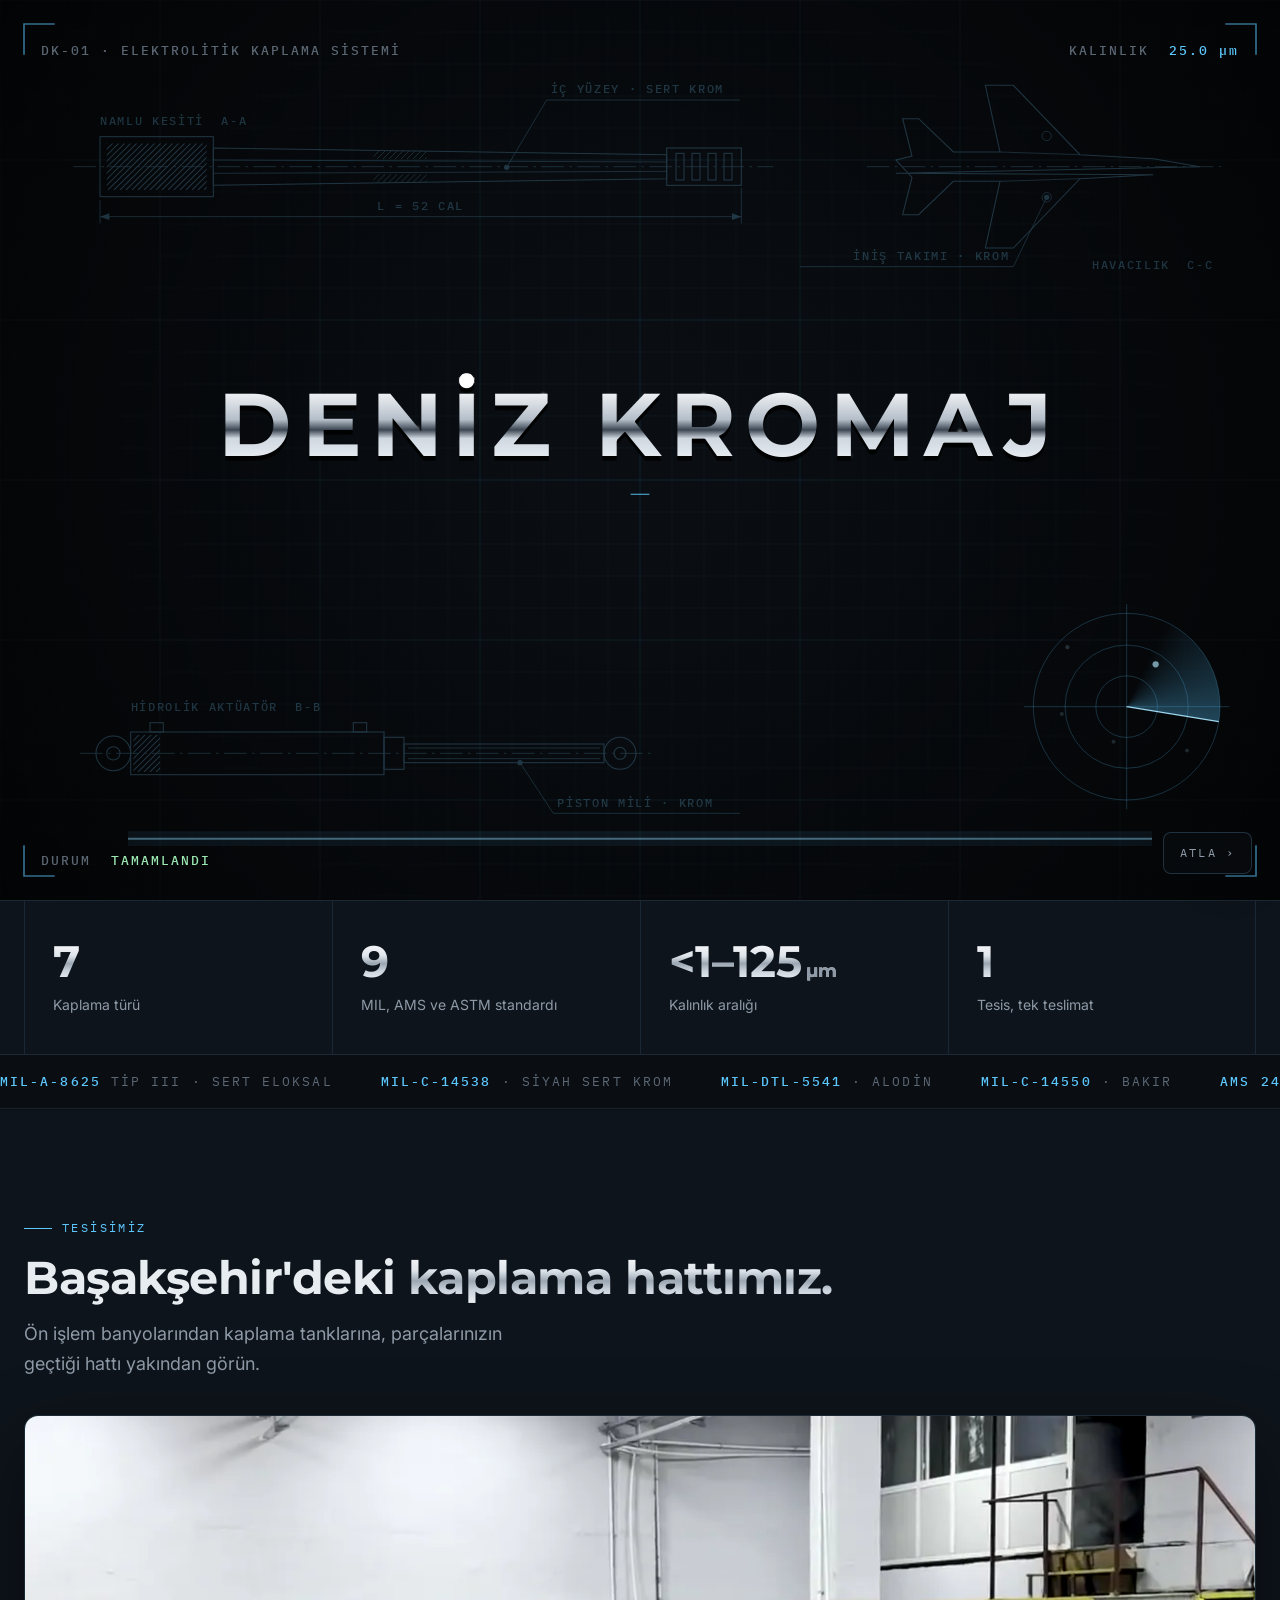
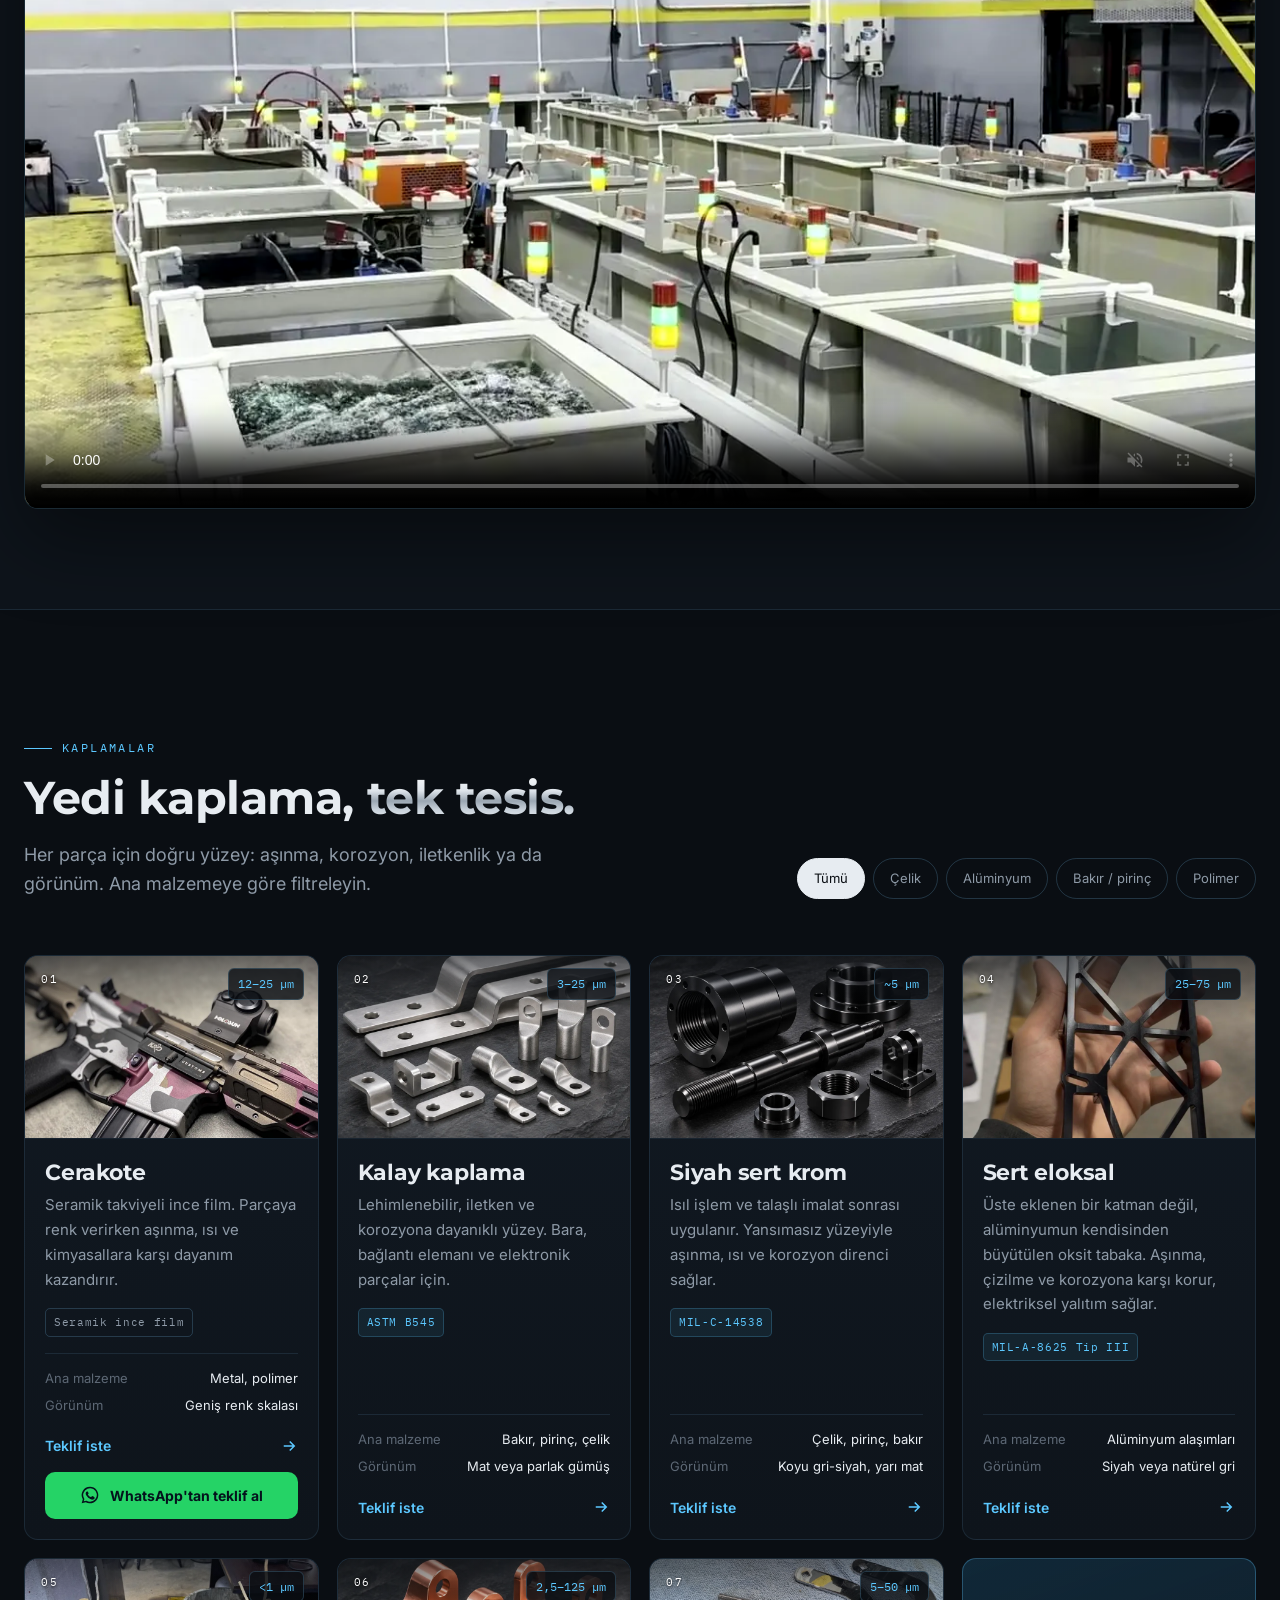
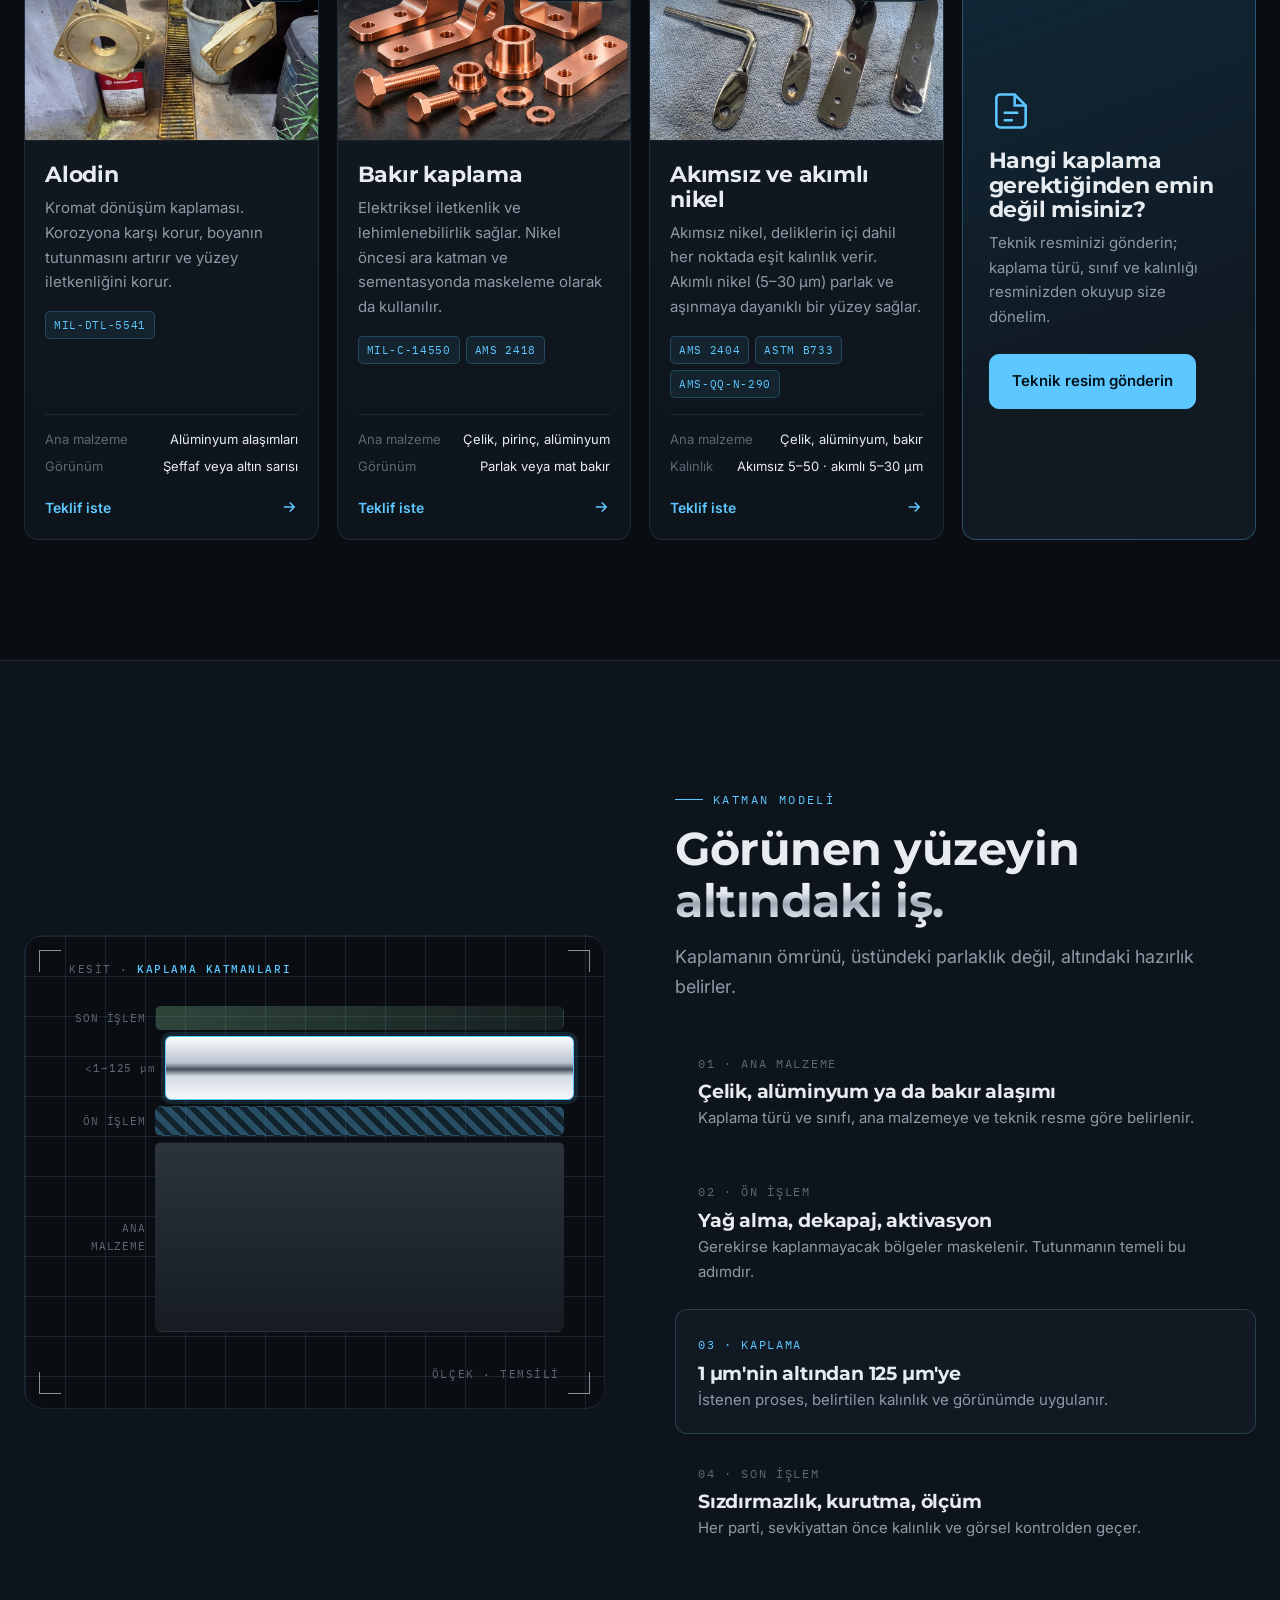
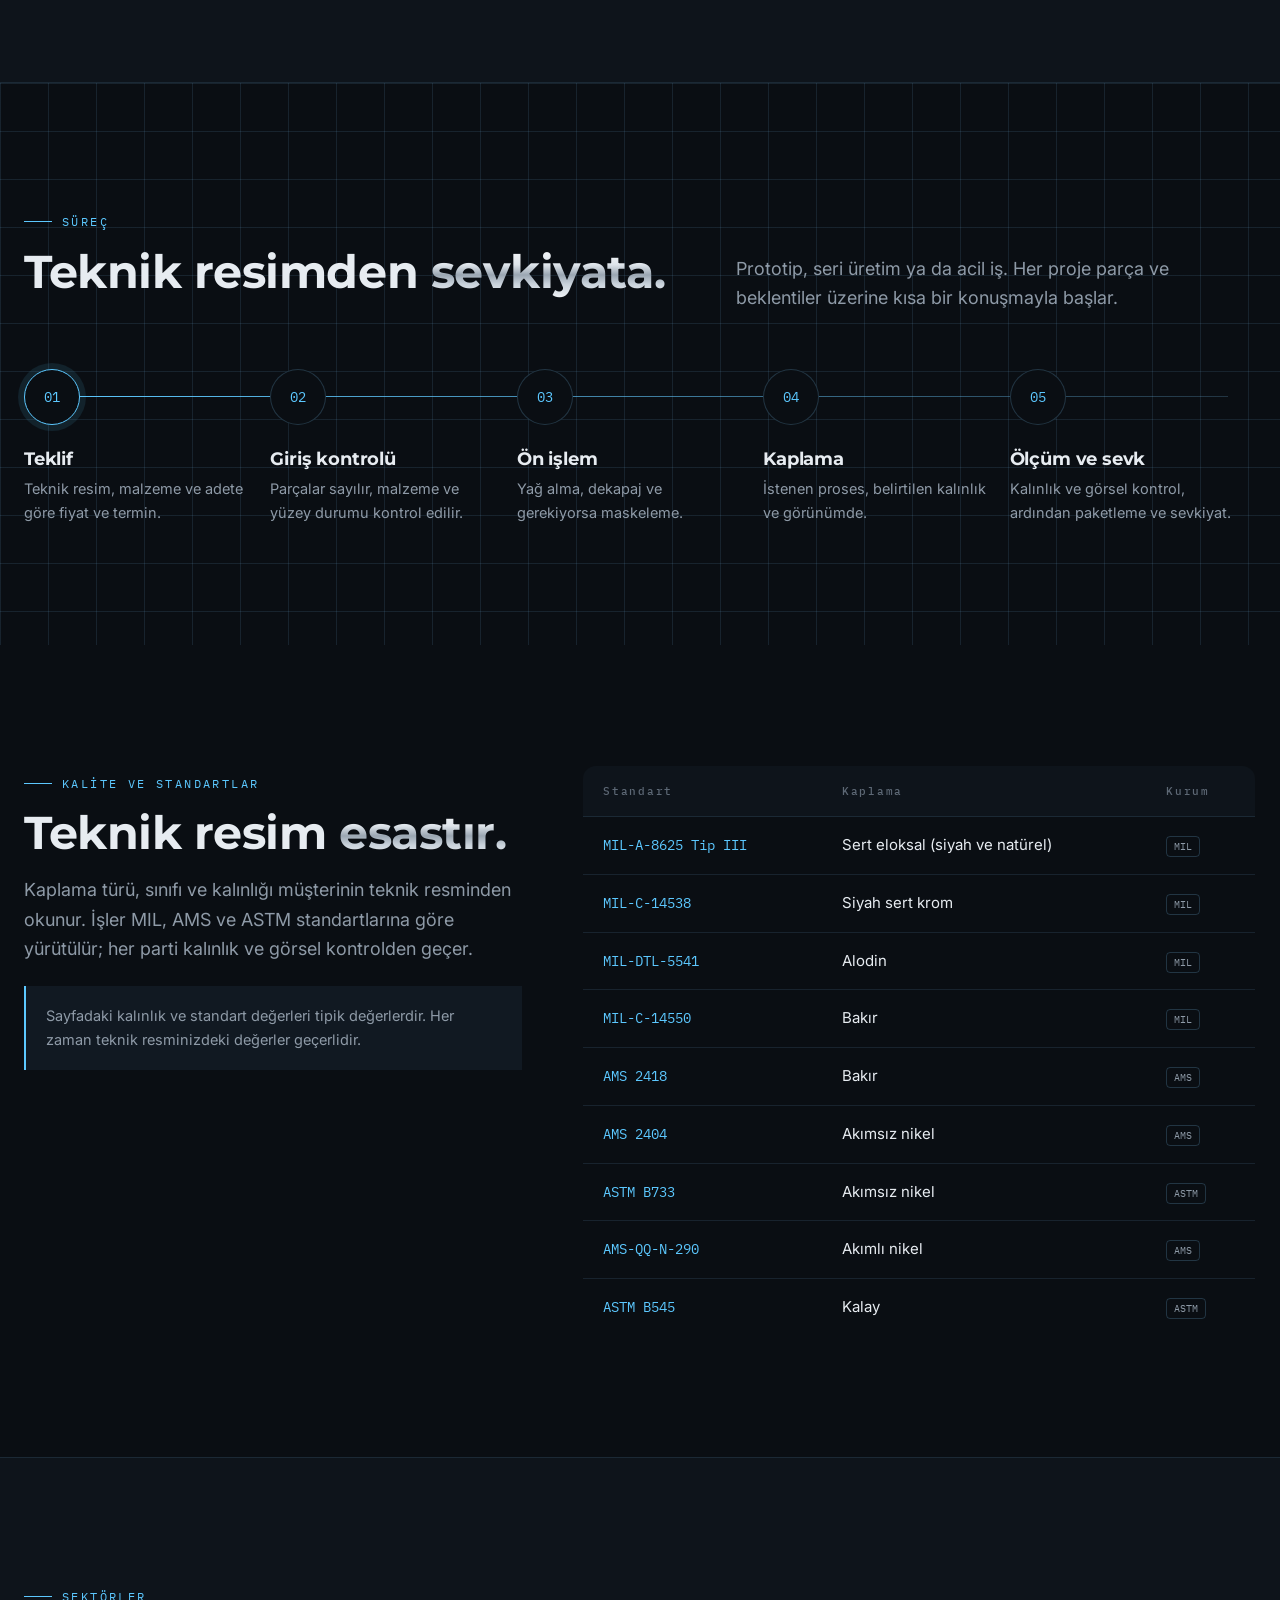
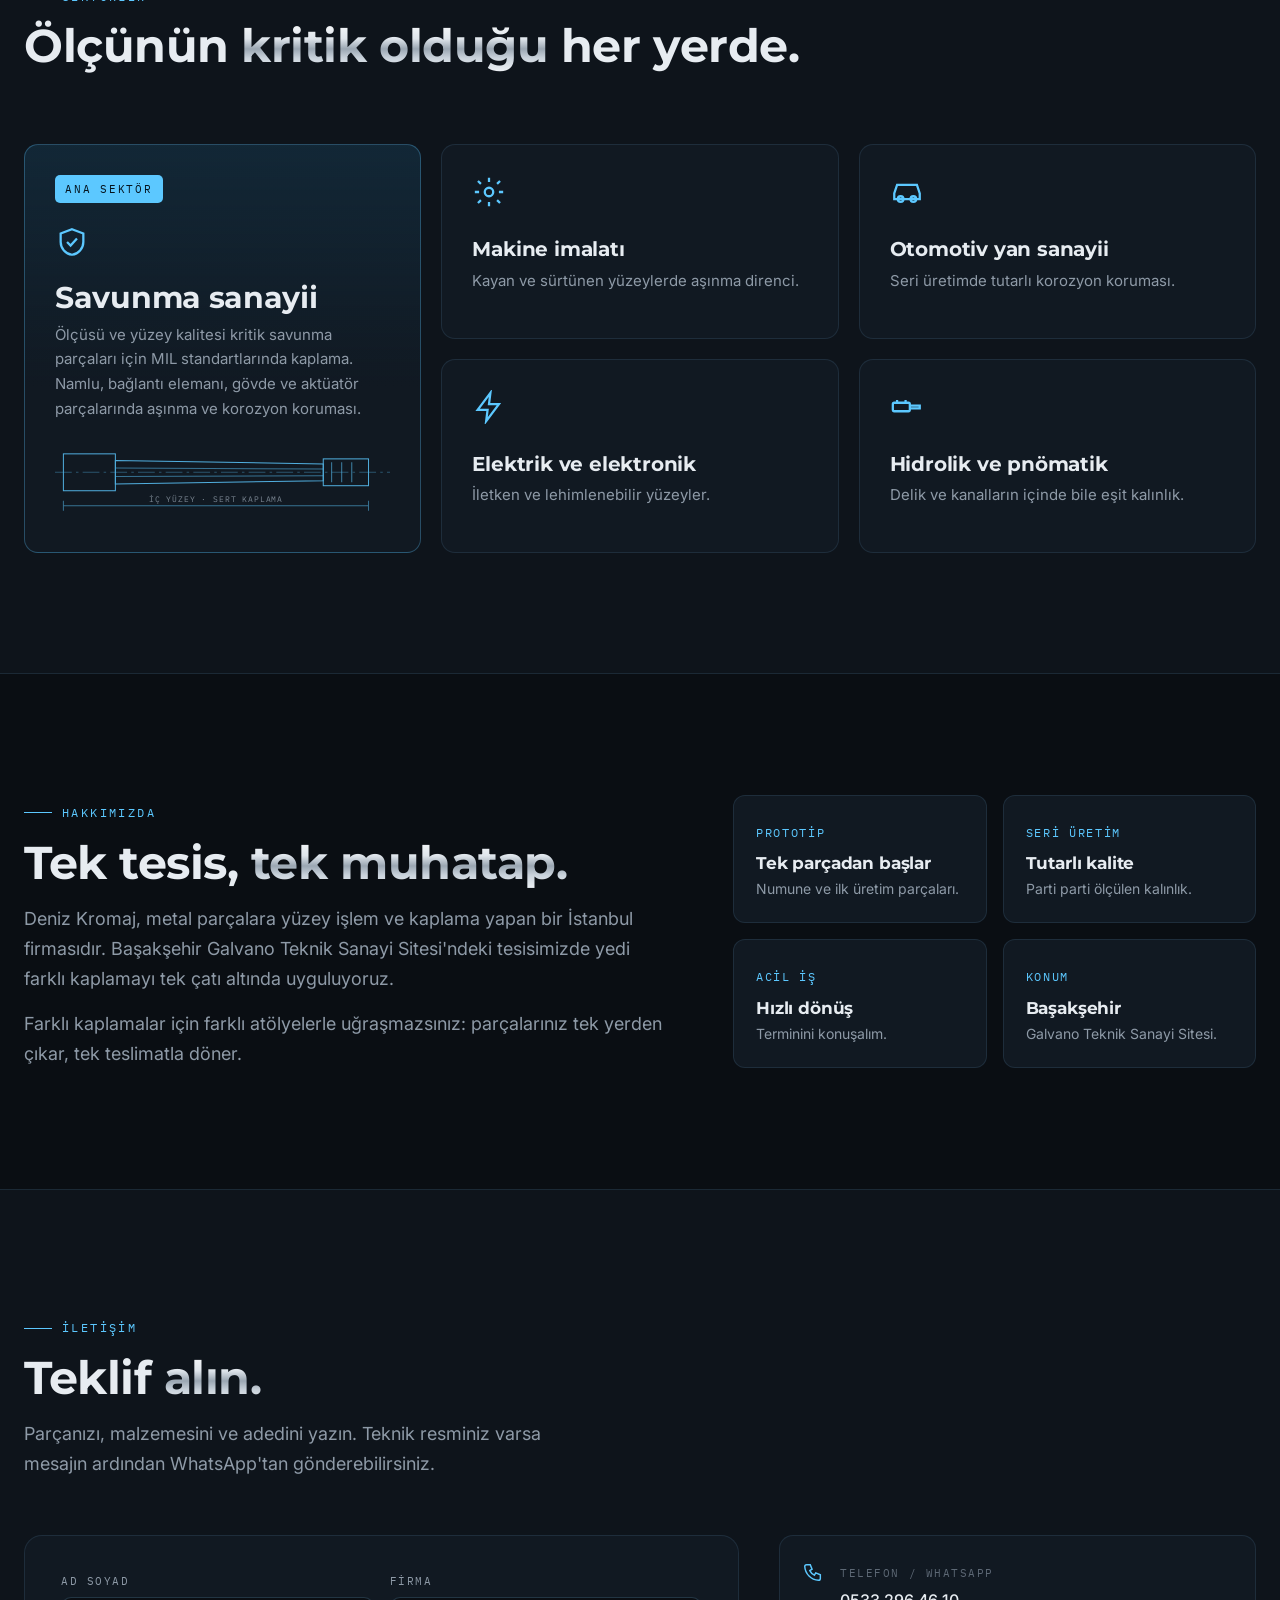
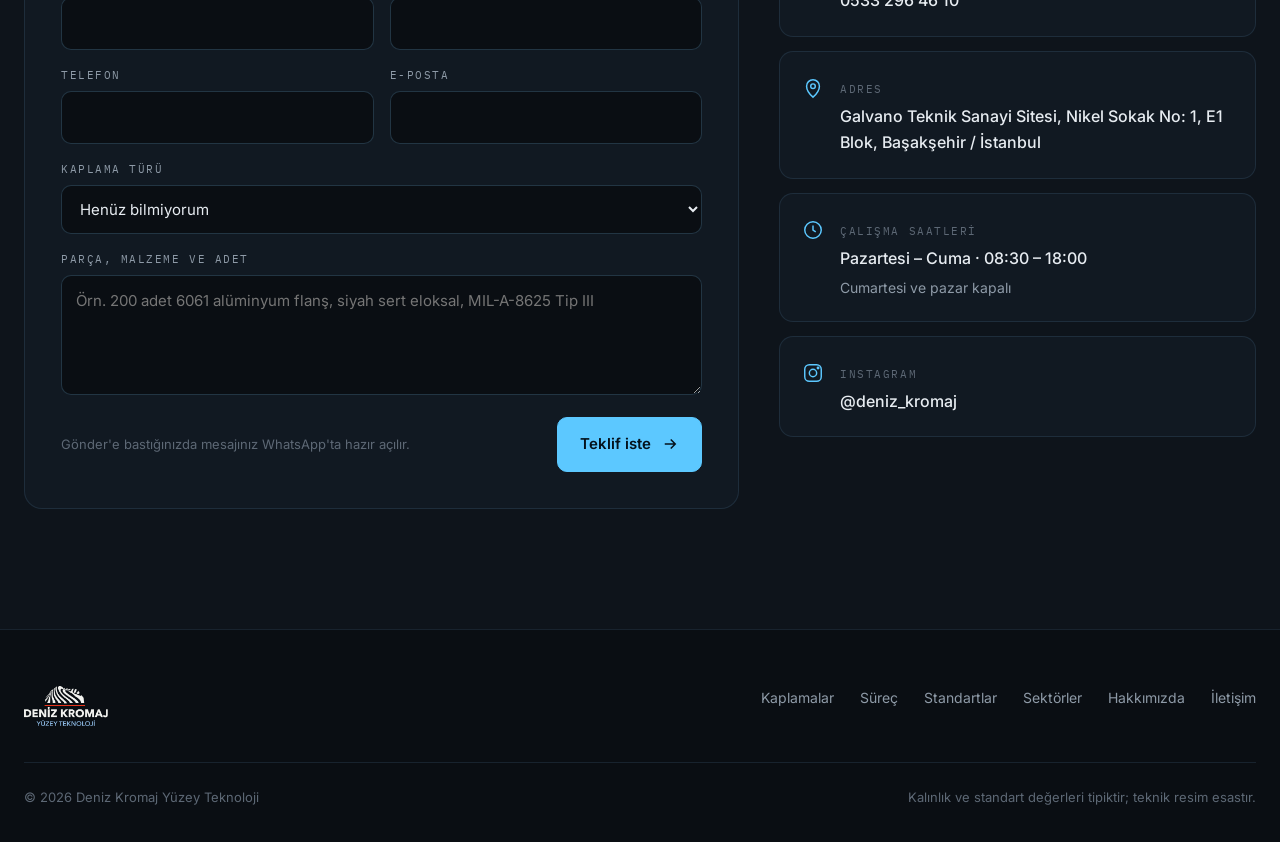
==== commit 24253e65: "Kalay, bakır ve siyah krom kartlarına görsel Co-Authored-By: Claude Opus 5.5 <noreply@anthropic.com>" ====
--- a/index.html
+++ b/index.html
@@ -13,7 +13,7 @@
 <link rel="preconnect" href="https://fonts.googleapis.com">
 <link rel="preconnect" href="https://fonts.gstatic.com" crossorigin>
 <link href="https://fonts.googleapis.com/css2?family=IBM+Plex+Mono:wght@500&family=Inter:wght@400;500;600&family=Montserrat:wght@500;600;700&display=swap" rel="stylesheet">
-<link rel="stylesheet" href="css/style.css?v=5">
+<link rel="stylesheet" href="css/style.css?v=6">
 <script type="application/ld+json">
 {"@context":"https://schema.org","@type":"LocalBusiness","name":"Deniz Kromaj Yüzey Teknoloji","telephone":"+905332964610","address":{"@type":"PostalAddress","streetAddress":"Galvano Teknik Sanayi Sitesi, Nikel Sokak No: 1, E1 Blok","addressLocality":"Başakşehir","addressRegion":"İstanbul","addressCountry":"TR"},"openingHours":"Mo-Fr 08:30-18:00","sameAs":["https://www.instagram.com/deniz_kromaj/"]}
 </script>
@@ -179,7 +179,7 @@
 
       <article class="card rv" data-m="bakir celik">
         <div class="card-media" style="--tone:#c9cfd6"><span class="mono">02</span><span class="thk">3–25 µm</span>
-          <img src="assets/kaplama-kalay.webp" alt="Kalay kaplı baralar" loading="lazy" onerror="this.parentNode.classList.add('noimg');this.remove()"><span class="swatch"></span></div>
+          <img src="assets/kaplama-kalay.webp" alt="Kalay kaplı baralar ve kablo pabuçları" loading="lazy" onerror="this.parentNode.classList.add('noimg');this.remove()"><span class="swatch"></span></div>
         <div class="card-body">
           <h3>Kalay kaplama</h3>
           <p>Lehimlenebilir, iletken ve korozyona dayanıklı yüzey. Bara, bağlantı elemanı ve elektronik parçalar için.</p>
@@ -191,7 +191,7 @@
 
       <article class="card rv" data-m="celik bakir">
         <div class="card-media" style="--tone:#2a2f35"><span class="mono">03</span><span class="thk">~5 µm</span>
-          <img src="assets/kaplama-krom.webp" alt="Siyah sert krom kaplı somun" loading="lazy" onerror="this.parentNode.classList.add('noimg');this.remove()"><span class="swatch"></span></div>
+          <img src="assets/kaplama-krom.webp" alt="Siyah sert krom kaplı işlenmiş çelik parçalar" loading="lazy" onerror="this.parentNode.classList.add('noimg');this.remove()"><span class="swatch"></span></div>
         <div class="card-body">
           <h3>Siyah sert krom</h3>
           <p>Isıl işlem ve talaşlı imalat sonrası uygulanır. Yansımasız yüzeyiyle aşınma, ısı ve korozyon direnci sağlar.</p>
@@ -227,7 +227,7 @@
 
       <article class="card rv" data-m="celik bakir aluminyum">
         <div class="card-media" style="--tone:#b8693c"><span class="mono">06</span><span class="thk">2,5–125 µm</span>
-          <img src="assets/kaplama-bakir.webp" alt="Bakır kaplı bara" loading="lazy" onerror="this.parentNode.classList.add('noimg');this.remove()"><span class="swatch"></span></div>
+          <img src="assets/kaplama-bakir.webp" alt="Bakır kaplı braket, burç ve cıvatalar" loading="lazy" onerror="this.parentNode.classList.add('noimg');this.remove()"><span class="swatch"></span></div>
         <div class="card-body">
           <h3>Bakır kaplama</h3>
           <p>Elektriksel iletkenlik ve lehimlenebilirlik sağlar. Nikel öncesi ara katman ve sementasyonda maskeleme olarak da kullanılır.</p>
@@ -464,6 +464,6 @@
 </a>
 
 <script src="js/intro.js"></script>
-<script src="js/main.js?v=5"></script>
+<script src="js/main.js?v=6"></script>
 </body>
 </html>
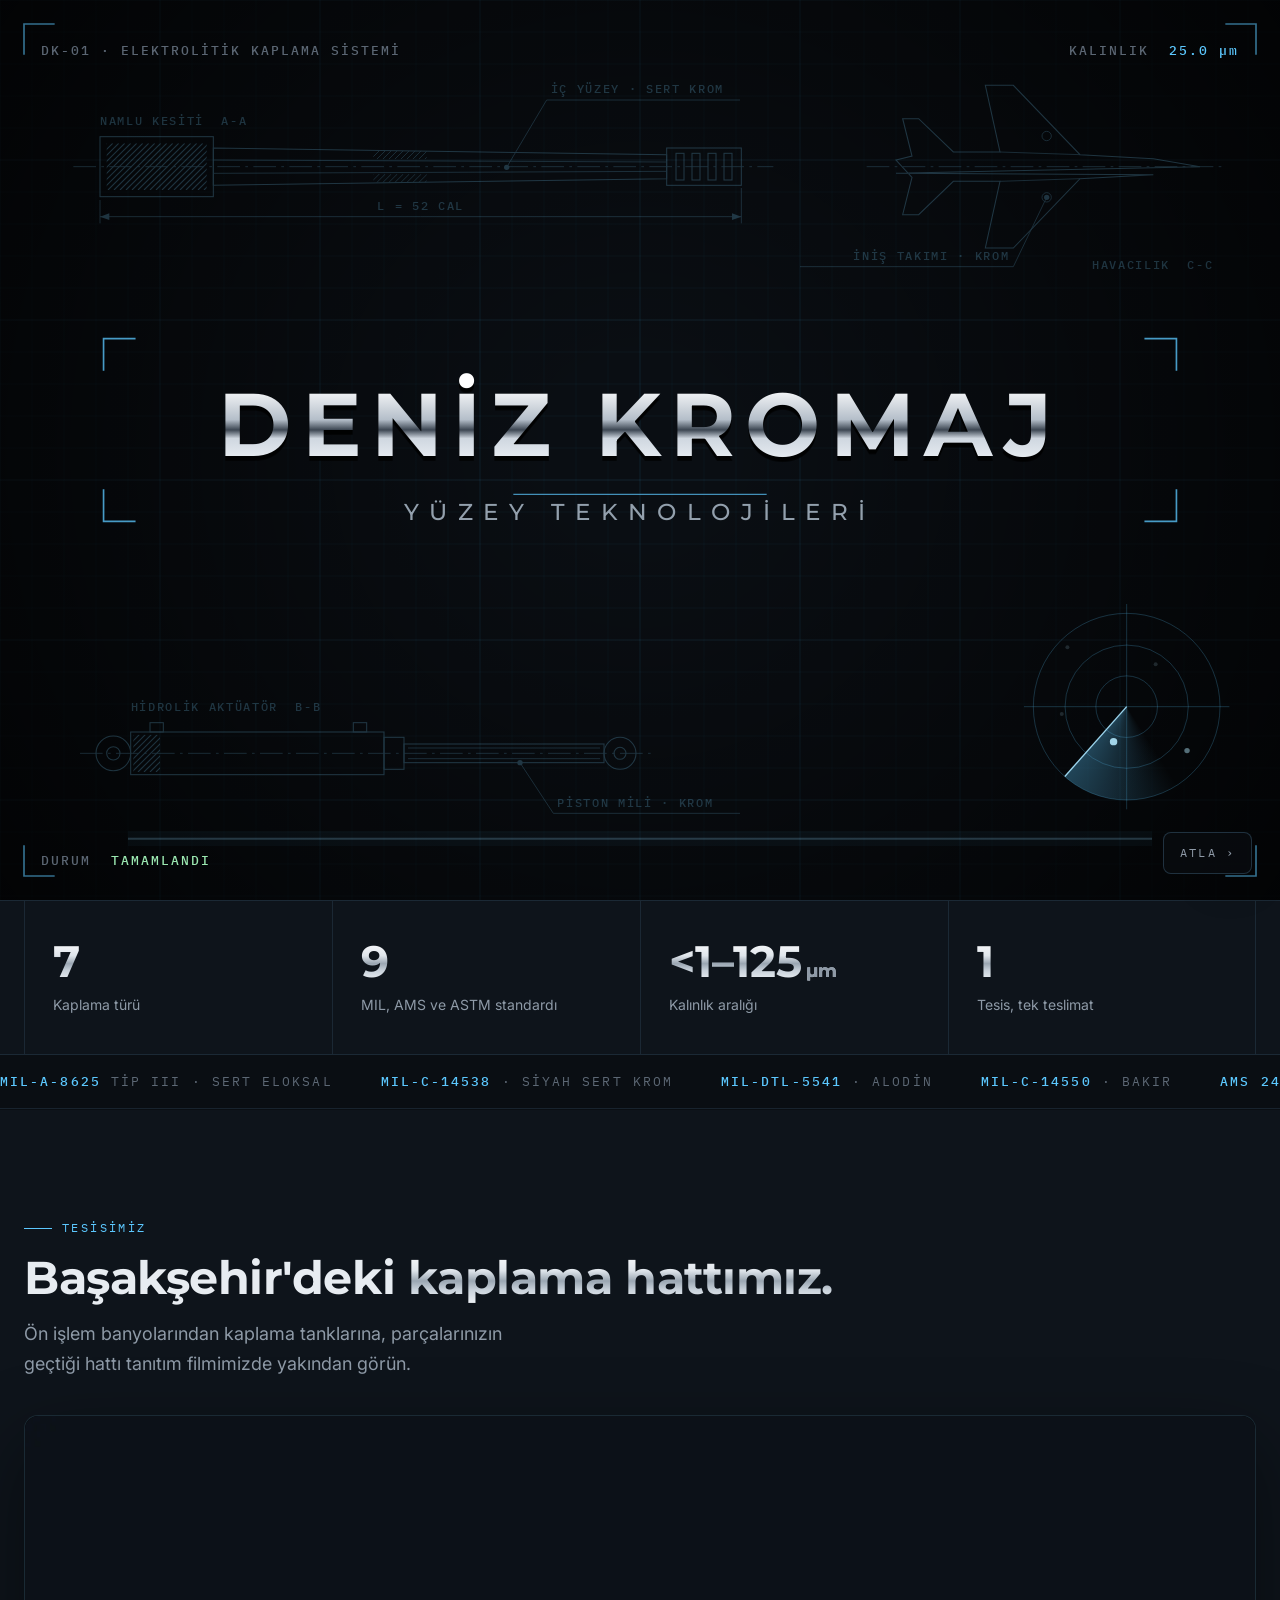
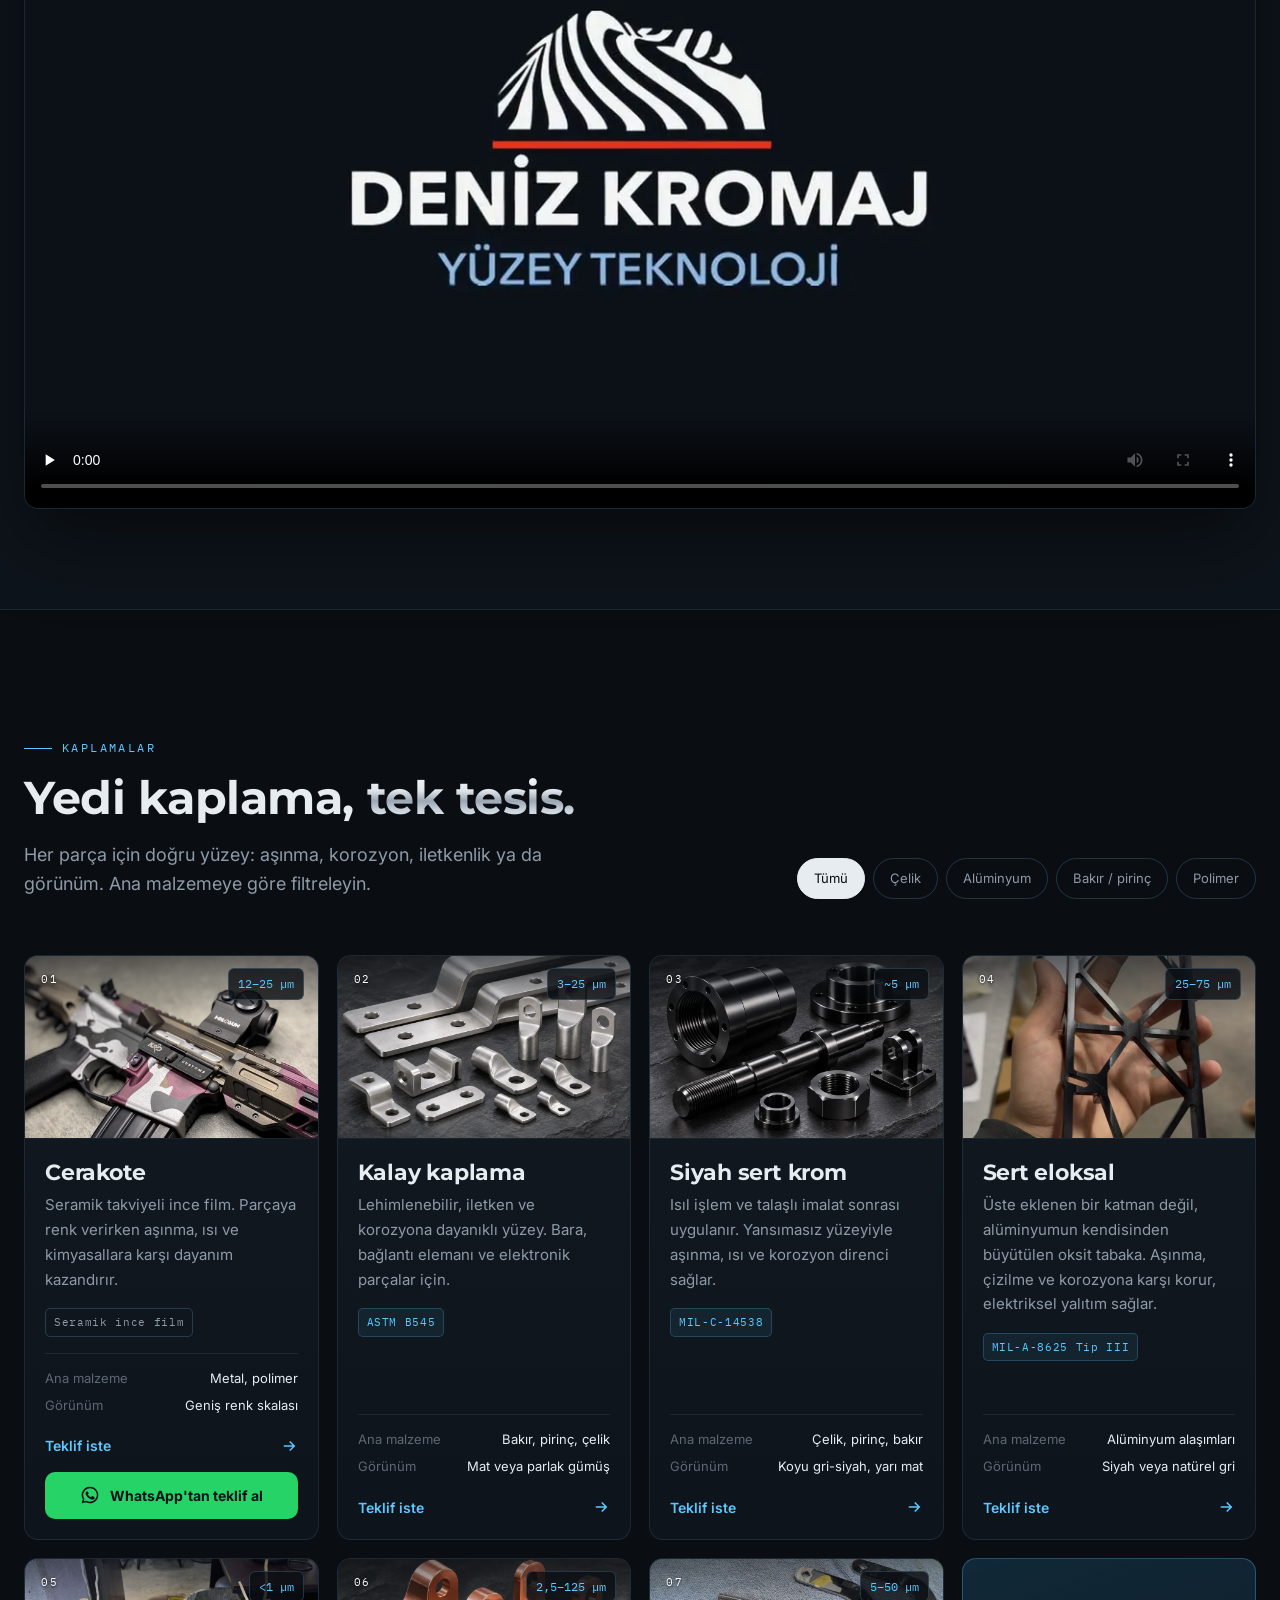
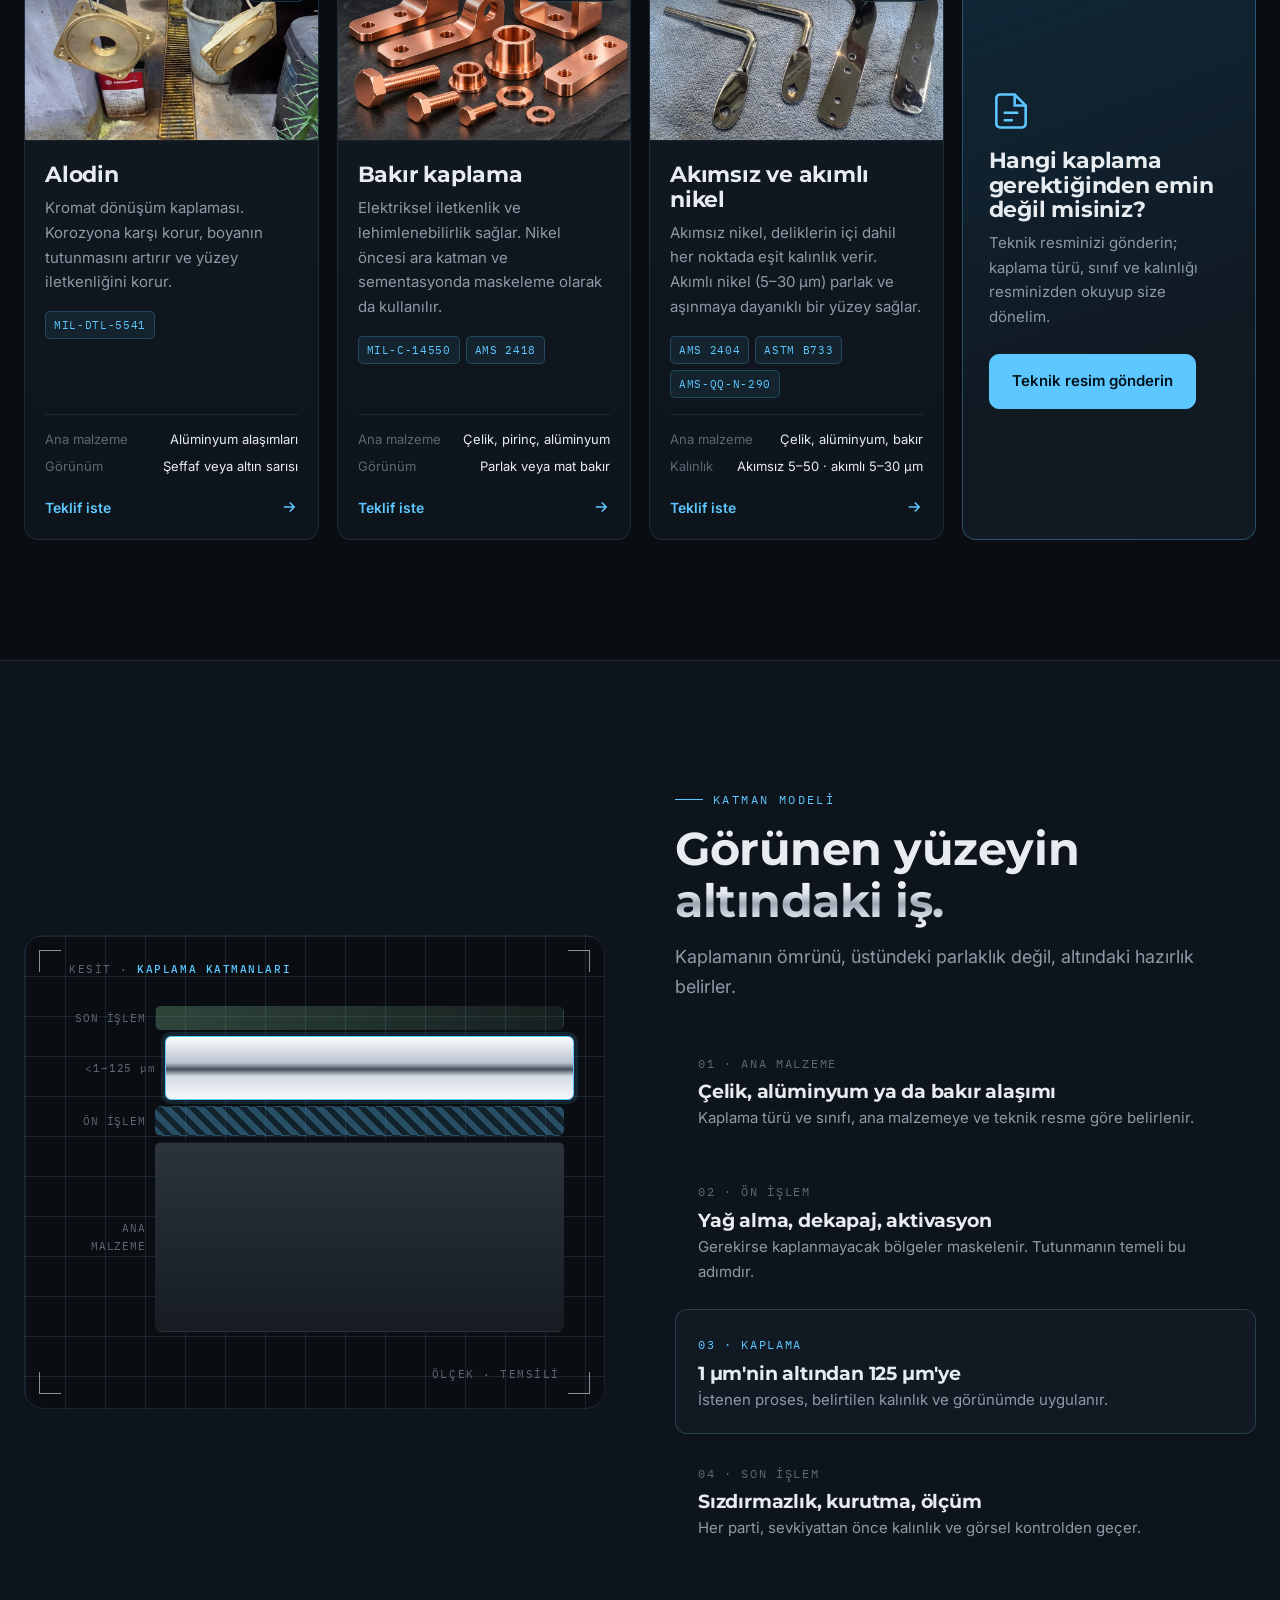
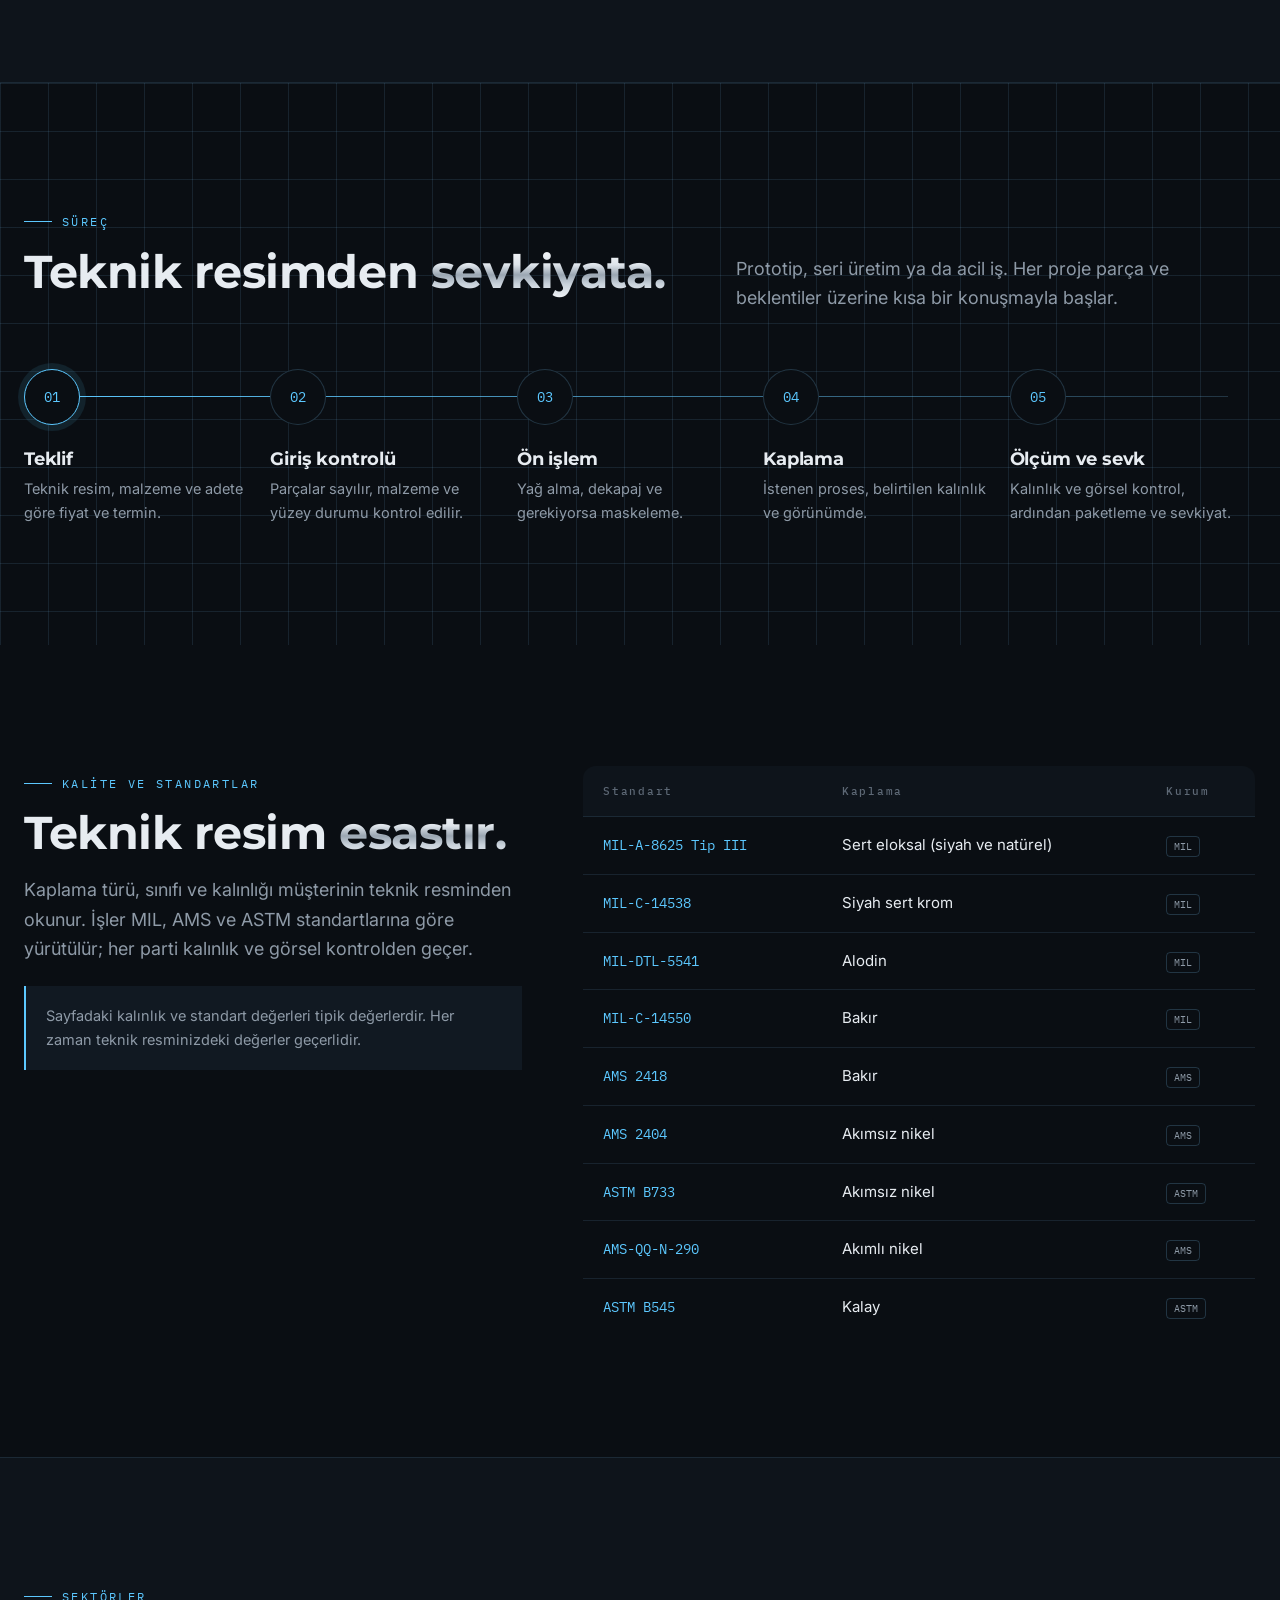
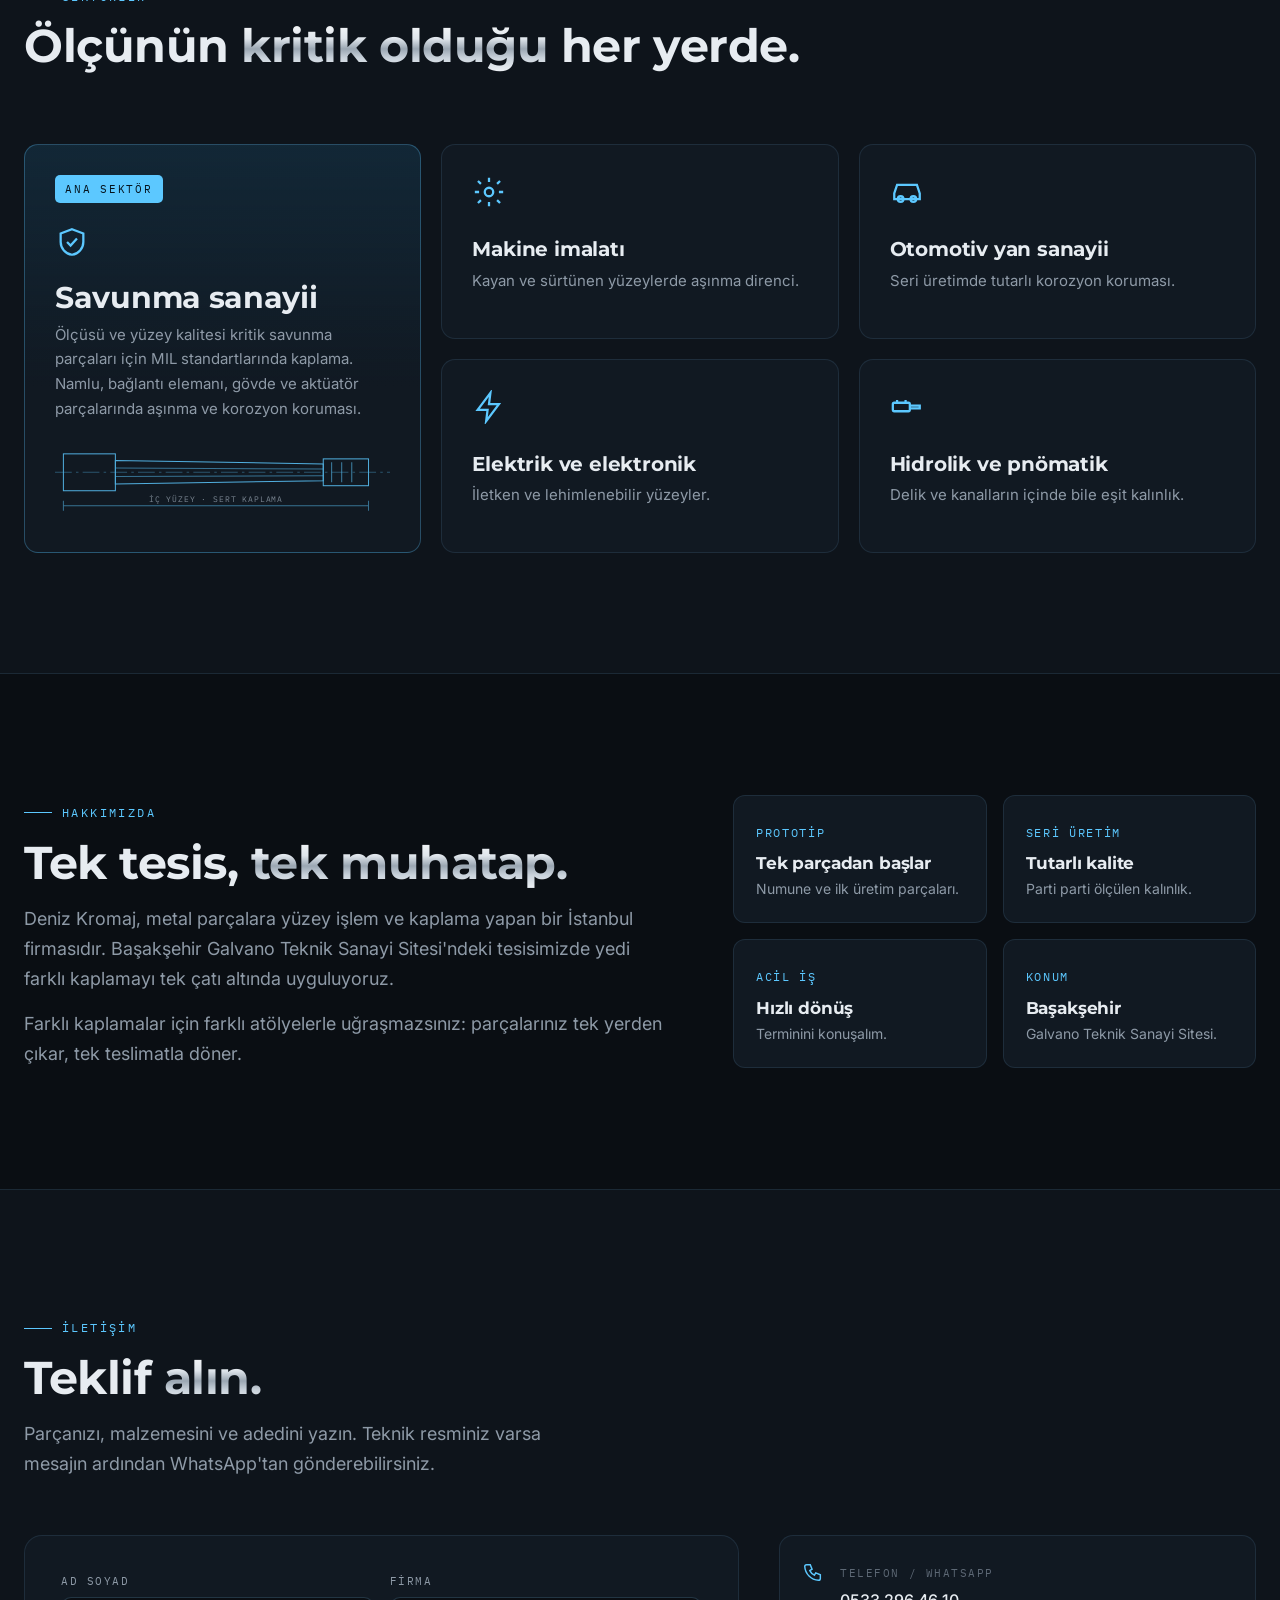
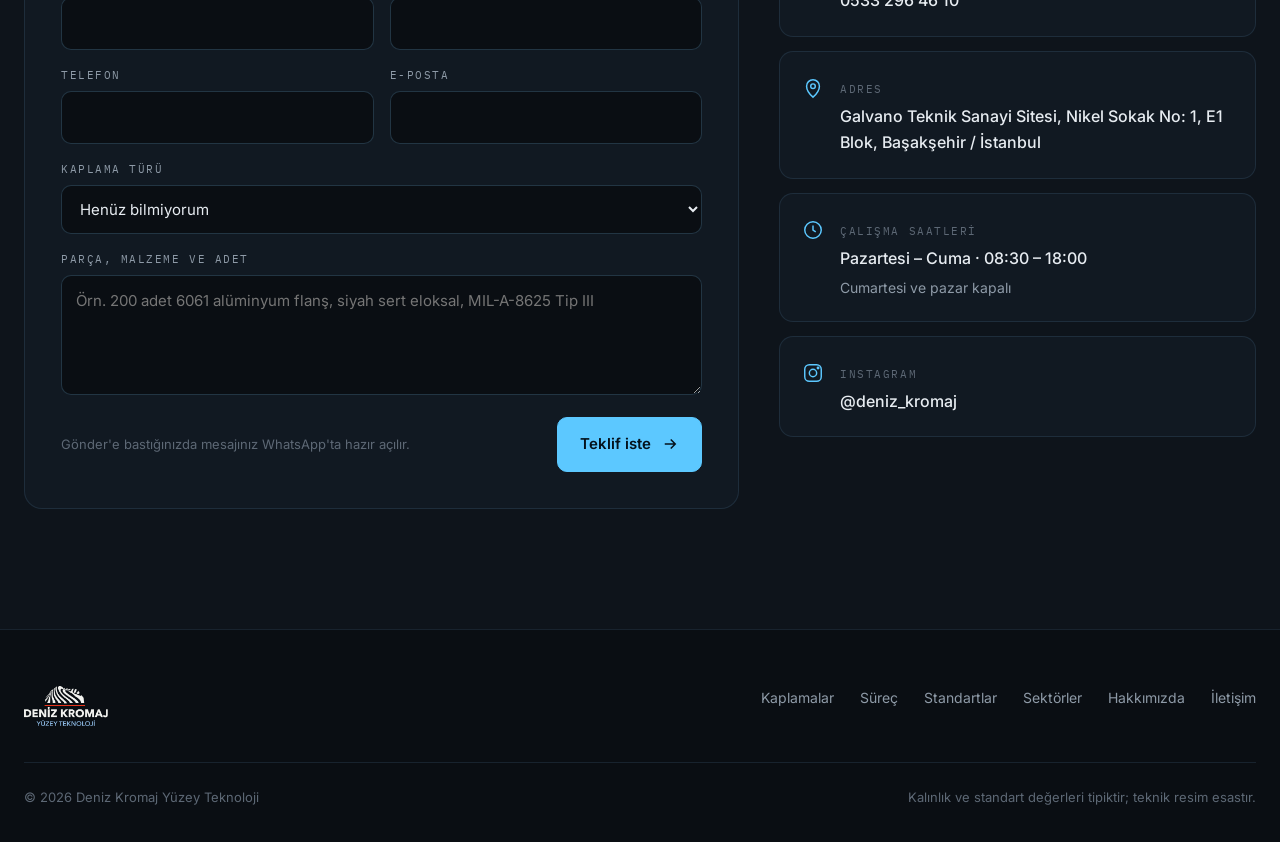
==== commit ebb0b174: "Tesis bölümünde ham video yerine kurgulanmış tanıtım filmi Co-Authored-By: Claude Opus 5.5 <noreply@" ====
--- a/index.html
+++ b/index.html
@@ -1,469 +1,469 @@
-<!DOCTYPE html>
-<html lang="tr">
-<head>
-<meta charset="utf-8">
-<meta name="viewport" content="width=device-width,initial-scale=1">
-<title>Deniz Kromaj Yüzey Teknoloji | Savunma sanayii için MIL, AMS ve ASTM standartlarında kaplama</title>
-<meta name="description" content="Cerakote, kalay, siyah sert krom, sert eloksal, alodin, bakır ve nikel kaplama tek tesiste. Savunma sanayii başta olmak üzere MIL, AMS ve ASTM standartlarında yüzey işlem. Başakşehir, İstanbul.">
-<meta name="theme-color" content="#0a0e13">
-<meta property="og:title" content="Deniz Kromaj Yüzey Teknoloji">
-<meta property="og:description" content="Yedi kaplama türü, tek tesis. MIL, AMS ve ASTM standartlarında yüzey işlem.">
-<meta property="og:type" content="website">
-<link rel="icon" href="assets/logo-renkli.png">
-<link rel="preconnect" href="https://fonts.googleapis.com">
-<link rel="preconnect" href="https://fonts.gstatic.com" crossorigin>
-<link href="https://fonts.googleapis.com/css2?family=IBM+Plex+Mono:wght@500&family=Inter:wght@400;500;600&family=Montserrat:wght@500;600;700&display=swap" rel="stylesheet">
-<link rel="stylesheet" href="css/style.css?v=6">
-<script type="application/ld+json">
-{"@context":"https://schema.org","@type":"LocalBusiness","name":"Deniz Kromaj Yüzey Teknoloji","telephone":"+905332964610","address":{"@type":"PostalAddress","streetAddress":"Galvano Teknik Sanayi Sitesi, Nikel Sokak No: 1, E1 Blok","addressLocality":"Başakşehir","addressRegion":"İstanbul","addressCountry":"TR"},"openingHours":"Mo-Fr 08:30-18:00","sameAs":["https://www.instagram.com/deniz_kromaj/"]}
-</script>
-</head>
-<body>
-
-<div id="intro" aria-hidden="true">
-  <canvas id="intro-cv"></canvas>
-  <button id="intro-skip" type="button">ATLA ›</button>
-</div>
-
-<header class="header" id="top">
-  <div class="container">
-    <a href="#anasayfa" class="logo" aria-label="Deniz Kromaj ana sayfa">
-      <img src="assets/logo-beyaz.png" alt="Deniz Kromaj Yüzey Teknoloji" onerror="this.nextElementSibling.hidden=false;this.remove()">
-      <span class="logo-text" hidden>DENİZ KROMAJ<small>YÜZEY TEKNOLOJİ</small></span>
-    </a>
-    <nav class="nav" id="nav">
-      <a href="#kaplamalar">Kaplamalar</a>
-      <a href="#tesis">Tesis</a>
-      <a href="#surec">Süreç</a>
-      <a href="#standartlar">Standartlar</a>
-      <a href="#sektorler">Sektörler</a>
-      <a href="#hakkimizda">Hakkımızda</a>
-      <a href="musteri.html">Müşteri Girişi</a>
-      <a href="#iletisim" class="btn btn-primary">Teklif alın</a>
-    </nav>
-    <button class="burger" id="burger" aria-label="Menüyü aç"><span></span><span></span><span></span></button>
-  </div>
-</header>
-
-<main>
-<!-- HERO -->
-<section class="hero" id="anasayfa">
-  <div class="grid-bg"></div>
-  <div class="container hero-inner">
-    <div>
-      <span class="eyebrow rv">Savunma sanayii · yüzey işlem ve kaplama</span>
-      <h1 class="rv">Metale<span class="chrome-text">ikinci bir deri.</span></h1>
-      <p class="lead rv">Cerakote'tan akımsız nikele yedi kaplama, tek tesiste. Savunma sanayii başta olmak üzere ölçüsü ve yüzey kalitesi kritik parçalar için MIL, AMS ve ASTM standartlarında.</p>
-      <div class="hero-ctas rv">
-        <a href="#iletisim" class="btn btn-primary">Teklif alın
-          <svg viewBox="0 0 24 24" fill="none" stroke="currentColor" stroke-width="2"><path d="M5 12h14M13 6l6 6-6 6"/></svg></a>
-        <a href="#kaplamalar" class="btn">Kaplamaları inceleyin</a>
-      </div>
-      <div class="hero-tags rv">
-        <span class="tag">MIL-A-8625</span><span class="tag">MIL-C-14538</span><span class="tag">MIL-DTL-5541</span><span class="tag">AMS 2404</span><span class="tag">ASTM B733</span>
-      </div>
-    </div>
-
-    <div class="hero-visual rv" aria-hidden="true">
-      <span class="corner tl"></span><span class="corner tr"></span><span class="corner bl"></span><span class="corner br"></span>
-      <div class="scan"></div>
-      <span class="hv-label" style="top:24px;left:44px">PARÇA · <b>PİSTON MİLİ</b></span>
-      <span class="hv-label" style="top:24px;right:44px">DK · TEKNİK RESİM</span>
-      <span class="hv-label" style="bottom:24px;left:44px">KAPLAMA · <b>SERT KROM</b></span>
-      <span class="hv-label" style="bottom:24px;right:44px">ARALIK · <b>&lt;1–125 µm</b></span>
-      <svg viewBox="0 0 600 600" class="draw">
-        <defs>
-          <linearGradient id="chr" x1="0" y1="0" x2="0" y2="1">
-            <stop offset="0" stop-color="#ffffff"/><stop offset=".42" stop-color="#b8c2cd"/><stop offset=".52" stop-color="#45505c"/><stop offset=".63" stop-color="#d3dbe3"/><stop offset="1" stop-color="#f6f8fb"/>
-          </linearGradient>
-          <pattern id="hat" width="8" height="8" patternUnits="userSpaceOnUse" patternTransform="rotate(45)"><line x1="0" y1="0" x2="0" y2="8" stroke="#5cc8ff" stroke-width="1.2" opacity=".55"/></pattern>
-          <clipPath id="zc"><circle cx="170" cy="150" r="78"/></clipPath>
-        </defs>
-        <g stroke="#5cc8ff" stroke-width="1.4" fill="none" opacity=".9">
-          <line x1="30" y1="330" x2="570" y2="330" stroke-dasharray="26 6 3 6" opacity=".5"/>
-          <rect x="70" y="292" width="350" height="76" fill="url(#chr)" stroke="#9fdcff"/>
-          <path d="M80 292v76M92 292v76M104 292v76M116 292v76" opacity=".7"/>
-          <rect x="420" y="228" width="58" height="204" fill="url(#hat)"/>
-          <rect x="478" y="268" width="56" height="124"/>
-          <circle cx="449" cy="252" r="7"/><circle cx="449" cy="408" r="7"/>
-          <path d="M250 292v-70M250 368v70" opacity=".5"/>
-          <path d="M250 292l-5 -12h10zM250 368l-5 12h10z" fill="#5cc8ff" stroke="none"/>
-          <path d="M70 470h464M70 455v30M534 455v30" opacity=".7"/>
-          <path d="M70 470l12 -5v10zM534 470l-12 -5v10z" fill="#5cc8ff" stroke="none"/>
-          <circle cx="170" cy="150" r="78" stroke-width="1.6"/>
-          <path d="M170 228L190 292" stroke-dasharray="4 4"/>
-          <circle cx="190" cy="292" r="4" fill="#5cc8ff"/>
-        </g>
-        <g clip-path="url(#zc)">
-          <rect x="80" y="160" width="190" height="80" fill="#1d252e"/>
-          <rect x="80" y="150" width="190" height="10" fill="url(#hat)"/>
-          <rect x="80" y="118" width="190" height="32" fill="url(#chr)"/>
-          <rect x="80" y="112" width="190" height="6" fill="#9be7b0" opacity=".55"/>
-        </g>
-        <g font-family="IBM Plex Mono, monospace" font-size="12" fill="#8e9aa7" letter-spacing="1.5">
-          <text x="258" y="250">Ø40 h7</text>
-          <text x="280" y="460" text-anchor="middle">L 464</text>
-          <text x="262" y="112" fill="#5cc8ff">KAPLAMA · 25 µm</text>
-          <text x="262" y="132">ÖN İŞLEM</text>
-          <text x="262" y="152">ANA MALZEME</text>
-          <text x="70" y="530">DETAY A · KESİT</text>
-        </g>
-      </svg>
-    </div>
-  </div>
-</section>
-
-<!-- STATS -->
-<div class="stats">
-  <div class="container">
-    <div class="stat rv"><div class="num chrome-text" data-count="7">7</div><p>Kaplama türü</p></div>
-    <div class="stat rv"><div class="num chrome-text" data-count="9">9</div><p>MIL, AMS ve ASTM standardı</p></div>
-    <div class="stat rv"><div class="num chrome-text">&lt;1–125<small>µm</small></div><p>Kalınlık aralığı</p></div>
-    <div class="stat rv"><div class="num chrome-text" data-count="1">1</div><p>Tesis, tek teslimat</p></div>
-  </div>
-</div>
-<div class="ticker" aria-hidden="true">
-  <div class="ticker-track">
-    <span><b>MIL-A-8625</b> TİP III · SERT ELOKSAL</span><span><b>MIL-C-14538</b> · SİYAH SERT KROM</span><span><b>MIL-DTL-5541</b> · ALODİN</span><span><b>MIL-C-14550</b> · BAKIR</span><span><b>AMS 2418</b> · BAKIR</span><span><b>AMS 2404</b> · AKIMSIZ NİKEL</span><span><b>ASTM B733</b> · AKIMSIZ NİKEL</span><span><b>AMS-QQ-N-290</b> · AKIMLI NİKEL</span><span><b>ASTM B545</b> · KALAY</span>
-    <span><b>MIL-A-8625</b> TİP III · SERT ELOKSAL</span><span><b>MIL-C-14538</b> · SİYAH SERT KROM</span><span><b>MIL-DTL-5541</b> · ALODİN</span><span><b>MIL-C-14550</b> · BAKIR</span><span><b>AMS 2418</b> · BAKIR</span><span><b>AMS 2404</b> · AKIMSIZ NİKEL</span><span><b>ASTM B733</b> · AKIMSIZ NİKEL</span><span><b>AMS-QQ-N-290</b> · AKIMLI NİKEL</span><span><b>ASTM B545</b> · KALAY</span>
-  </div>
-</div>
-
-<!-- TESİS -->
-<section class="facility" id="tesis">
-  <div class="container">
-    <div class="sec-head">
-      <div>
-        <span class="eyebrow rv">Tesisimiz</span>
-        <h2 class="rv">Başakşehir'deki <span class="chrome-text">kaplama hattımız.</span></h2>
-        <p class="lead rv">Ön işlem banyolarından kaplama tanklarına, parçalarınızın geçtiği hattı yakından görün.</p>
-      </div>
-    </div>
-    <div class="video-frame rv">
-      <video id="tesis-video" src="assets/tesis.mp4" poster="assets/tesis-poster.webp" muted loop playsinline controls preload="none" aria-label="Deniz Kromaj tesis videosu"></video>
-    </div>
-  </div>
-</section>
-
-<!-- COATINGS -->
-<section id="kaplamalar">
-  <div class="container">
-    <div class="sec-head">
-      <div>
-        <span class="eyebrow rv">Kaplamalar</span>
-        <h2 class="rv">Yedi kaplama, <span class="chrome-text">tek tesis.</span></h2>
-        <p class="lead rv">Her parça için doğru yüzey: aşınma, korozyon, iletkenlik ya da görünüm. Ana malzemeye göre filtreleyin.</p>
-      </div>
-      <div class="filters rv" role="group" aria-label="Ana malzemeye göre filtrele">
-        <button class="chip on" data-f="all">Tümü</button>
-        <button class="chip" data-f="celik">Çelik</button>
-        <button class="chip" data-f="aluminyum">Alüminyum</button>
-        <button class="chip" data-f="bakir">Bakır / pirinç</button>
-        <button class="chip" data-f="polimer">Polimer</button>
-      </div>
-    </div>
-
-    <div class="coatings">
-      <article class="card rv" data-m="celik aluminyum bakir polimer">
-        <div class="card-media" style="--tone:#7b5236"><span class="mono">01</span><span class="thk">12–25 µm</span>
-          <img src="assets/kaplama-cerakote.webp" alt="Cerakote kaplanmış tüfek gövdesi" loading="lazy" onerror="this.parentNode.classList.add('noimg');this.remove()"><span class="swatch"></span></div>
-        <div class="card-body">
-          <h3>Cerakote</h3>
-          <p>Seramik takviyeli ince film. Parçaya renk verirken aşınma, ısı ve kimyasallara karşı dayanım kazandırır.</p>
-          <div class="stds"><span class="std none">Seramik ince film</span></div>
-          <dl class="meta"><div><dt>Ana malzeme</dt><dd>Metal, polimer</dd></div><div><dt>Görünüm</dt><dd>Geniş renk skalası</dd></div></dl>
-          <a class="card-cta" data-wa="Cerakote" href="#iletisim">Teklif iste <svg viewBox="0 0 24 24" fill="none" stroke="currentColor" stroke-width="2"><path d="M5 12h14M13 6l6 6-6 6"/></svg></a>
-          <a class="card-wa" href="https://wa.me/905332964610?text=Merhaba%2C%20Cerakote%20kaplama%20i%C3%A7in%20teklif%20almak%20istiyorum." target="_blank" rel="noopener"><svg viewBox="0 0 24 24" fill="currentColor" aria-hidden="true"><path d="M12 2a10 10 0 00-8.6 15.1L2 22l5-1.3A10 10 0 1012 2zm0 18.2a8.2 8.2 0 01-4.2-1.2l-.3-.2-3 .8.8-2.9-.2-.3A8.2 8.2 0 1112 20.2zm4.5-6.1c-.2-.1-1.5-.7-1.7-.8s-.4-.1-.6.1-.7.8-.8 1-.3.2-.5.1a6.7 6.7 0 01-3.3-2.9c-.2-.4.2-.4.7-1.3.1-.2 0-.3 0-.4l-.8-1.8c-.2-.5-.4-.4-.6-.4h-.5a1 1 0 00-.7.3 3 3 0 00-.9 2.2 5.2 5.2 0 001.1 2.7 11.8 11.8 0 004.5 4c1.7.7 2.3.8 3.2.6a2.7 2.7 0 001.8-1.3 2.2 2.2 0 00.2-1.3c-.1-.1-.3-.2-.5-.3z"/></svg> WhatsApp'tan teklif al</a>
-        </div>
-      </article>
-
-      <article class="card rv" data-m="bakir celik">
-        <div class="card-media" style="--tone:#c9cfd6"><span class="mono">02</span><span class="thk">3–25 µm</span>
-          <img src="assets/kaplama-kalay.webp" alt="Kalay kaplı baralar ve kablo pabuçları" loading="lazy" onerror="this.parentNode.classList.add('noimg');this.remove()"><span class="swatch"></span></div>
-        <div class="card-body">
-          <h3>Kalay kaplama</h3>
-          <p>Lehimlenebilir, iletken ve korozyona dayanıklı yüzey. Bara, bağlantı elemanı ve elektronik parçalar için.</p>
-          <div class="stds"><span class="std">ASTM B545</span></div>
-          <dl class="meta"><div><dt>Ana malzeme</dt><dd>Bakır, pirinç, çelik</dd></div><div><dt>Görünüm</dt><dd>Mat veya parlak gümüş</dd></div></dl>
-          <a class="card-cta" data-wa="Kalay kaplama" href="#iletisim">Teklif iste <svg viewBox="0 0 24 24" fill="none" stroke="currentColor" stroke-width="2"><path d="M5 12h14M13 6l6 6-6 6"/></svg></a>
-        </div>
-      </article>
-
-      <article class="card rv" data-m="celik bakir">
-        <div class="card-media" style="--tone:#2a2f35"><span class="mono">03</span><span class="thk">~5 µm</span>
-          <img src="assets/kaplama-krom.webp" alt="Siyah sert krom kaplı işlenmiş çelik parçalar" loading="lazy" onerror="this.parentNode.classList.add('noimg');this.remove()"><span class="swatch"></span></div>
-        <div class="card-body">
-          <h3>Siyah sert krom</h3>
-          <p>Isıl işlem ve talaşlı imalat sonrası uygulanır. Yansımasız yüzeyiyle aşınma, ısı ve korozyon direnci sağlar.</p>
-          <div class="stds"><span class="std">MIL-C-14538</span></div>
-          <dl class="meta"><div><dt>Ana malzeme</dt><dd>Çelik, pirinç, bakır</dd></div><div><dt>Görünüm</dt><dd>Koyu gri-siyah, yarı mat</dd></div></dl>
-          <a class="card-cta" data-wa="Siyah sert krom" href="#iletisim">Teklif iste <svg viewBox="0 0 24 24" fill="none" stroke="currentColor" stroke-width="2"><path d="M5 12h14M13 6l6 6-6 6"/></svg></a>
-        </div>
-      </article>
-
-      <article class="card rv" data-m="aluminyum">
-        <div class="card-media" style="--tone:#1d2126"><span class="mono">04</span><span class="thk">25–75 µm</span>
-          <img src="assets/kaplama-eloksal.webp" alt="Siyah sert eloksallı alüminyum parça" loading="lazy" onerror="this.parentNode.classList.add('noimg');this.remove()"><span class="swatch"></span></div>
-        <div class="card-body">
-          <h3>Sert eloksal</h3>
-          <p>Üste eklenen bir katman değil, alüminyumun kendisinden büyütülen oksit tabaka. Aşınma, çizilme ve korozyona karşı korur, elektriksel yalıtım sağlar.</p>
-          <div class="stds"><span class="std">MIL-A-8625 Tip III</span></div>
-          <dl class="meta"><div><dt>Ana malzeme</dt><dd>Alüminyum alaşımları</dd></div><div><dt>Görünüm</dt><dd>Siyah veya natürel gri</dd></div></dl>
-          <a class="card-cta" data-wa="Sert eloksal" href="#iletisim">Teklif iste <svg viewBox="0 0 24 24" fill="none" stroke="currentColor" stroke-width="2"><path d="M5 12h14M13 6l6 6-6 6"/></svg></a>
-        </div>
-      </article>
-
-      <article class="card rv" data-m="aluminyum">
-        <div class="card-media" style="--tone:#c9a640"><span class="mono">05</span><span class="thk">&lt;1 µm</span>
-          <img src="assets/kaplama-alodin.webp" alt="Kaplama sonrası askıda kuruyan parçalar" loading="lazy" onerror="this.parentNode.classList.add('noimg');this.remove()"><span class="swatch"></span></div>
-        <div class="card-body">
-          <h3>Alodin</h3>
-          <p>Kromat dönüşüm kaplaması. Korozyona karşı korur, boyanın tutunmasını artırır ve yüzey iletkenliğini korur.</p>
-          <div class="stds"><span class="std">MIL-DTL-5541</span></div>
-          <dl class="meta"><div><dt>Ana malzeme</dt><dd>Alüminyum alaşımları</dd></div><div><dt>Görünüm</dt><dd>Şeffaf veya altın sarısı</dd></div></dl>
-          <a class="card-cta" data-wa="Alodin kaplama" href="#iletisim">Teklif iste <svg viewBox="0 0 24 24" fill="none" stroke="currentColor" stroke-width="2"><path d="M5 12h14M13 6l6 6-6 6"/></svg></a>
-        </div>
-      </article>
-
-      <article class="card rv" data-m="celik bakir aluminyum">
-        <div class="card-media" style="--tone:#b8693c"><span class="mono">06</span><span class="thk">2,5–125 µm</span>
-          <img src="assets/kaplama-bakir.webp" alt="Bakır kaplı braket, burç ve cıvatalar" loading="lazy" onerror="this.parentNode.classList.add('noimg');this.remove()"><span class="swatch"></span></div>
-        <div class="card-body">
-          <h3>Bakır kaplama</h3>
-          <p>Elektriksel iletkenlik ve lehimlenebilirlik sağlar. Nikel öncesi ara katman ve sementasyonda maskeleme olarak da kullanılır.</p>
-          <div class="stds"><span class="std">MIL-C-14550</span><span class="std">AMS 2418</span></div>
-          <dl class="meta"><div><dt>Ana malzeme</dt><dd>Çelik, pirinç, alüminyum</dd></div><div><dt>Görünüm</dt><dd>Parlak veya mat bakır</dd></div></dl>
-          <a class="card-cta" data-wa="Bakır kaplama" href="#iletisim">Teklif iste <svg viewBox="0 0 24 24" fill="none" stroke="currentColor" stroke-width="2"><path d="M5 12h14M13 6l6 6-6 6"/></svg></a>
-        </div>
-      </article>
-
-      <article class="card rv" data-m="celik aluminyum bakir">
-        <div class="card-media" style="--tone:#b9bcc0"><span class="mono">07</span><span class="thk">5–50 µm</span>
-          <img src="assets/kaplama-nikel.webp" alt="Parlak nikel kaplı kol ve braketler" loading="lazy" onerror="this.parentNode.classList.add('noimg');this.remove()"><span class="swatch"></span></div>
-        <div class="card-body">
-          <h3>Akımsız ve akımlı nikel</h3>
-          <p>Akımsız nikel, deliklerin içi dahil her noktada eşit kalınlık verir. Akımlı nikel (5–30 µm) parlak ve aşınmaya dayanıklı bir yüzey sağlar.</p>
-          <div class="stds"><span class="std">AMS 2404</span><span class="std">ASTM B733</span><span class="std">AMS-QQ-N-290</span></div>
-          <dl class="meta"><div><dt>Ana malzeme</dt><dd>Çelik, alüminyum, bakır</dd></div><div><dt>Kalınlık</dt><dd>Akımsız 5–50 · akımlı 5–30 µm</dd></div></dl>
-          <a class="card-cta" data-wa="Nikel kaplama" href="#iletisim">Teklif iste <svg viewBox="0 0 24 24" fill="none" stroke="currentColor" stroke-width="2"><path d="M5 12h14M13 6l6 6-6 6"/></svg></a>
-        </div>
-      </article>
-
-      <div class="card cta-card rv">
-        <svg class="big" viewBox="0 0 24 24" fill="none" stroke="currentColor" stroke-width="1.4"><path d="M14 3H6a2 2 0 00-2 2v14a2 2 0 002 2h12a2 2 0 002-2V9z"/><path d="M14 3v6h6M8 13h8M8 17h5"/></svg>
-        <h3>Hangi kaplama gerektiğinden emin değil misiniz?</h3>
-        <p>Teknik resminizi gönderin; kaplama türü, sınıf ve kalınlığı resminizden okuyup size dönelim.</p>
-        <a href="#iletisim" class="btn btn-primary" style="align-self:flex-start">Teknik resim gönderin</a>
-      </div>
-    </div>
-  </div>
-</section>
-
-<!-- LAYERS -->
-<section class="layers">
-  <div class="container layers-inner">
-    <div class="stack rv" id="stack" aria-hidden="true">
-      <span class="corner tl"></span><span class="corner tr"></span><span class="corner bl"></span><span class="corner br"></span>
-      <span class="hv-label" style="top:24px;left:44px">KESİT · <b>KAPLAMA KATMANLARI</b></span>
-      <span class="hv-label" style="bottom:24px;right:44px">ÖLÇEK · TEMSİLİ</span>
-      <div class="plate post" data-i="3" data-um="SON İŞLEM"></div>
-      <div class="plate coat on" data-i="2" data-um="<1–125 µm"></div>
-      <div class="plate pre" data-i="1" data-um="ÖN İŞLEM"></div>
-      <div class="plate base" data-i="0" data-um="ANA MALZEME"></div>
-    </div>
-    <div>
-      <span class="eyebrow rv">Katman modeli</span>
-      <h2 class="rv">Görünen yüzeyin <span class="chrome-text">altındaki iş.</span></h2>
-      <p class="lead rv" style="margin-bottom:26px">Kaplamanın ömrünü, üstündeki parlaklık değil, altındaki hazırlık belirler.</p>
-      <div class="steps-list" id="lsteps">
-        <div class="lstep rv" data-i="0"><span class="mono">01 · Ana malzeme</span><h3>Çelik, alüminyum ya da bakır alaşımı</h3><p>Kaplama türü ve sınıfı, ana malzemeye ve teknik resme göre belirlenir.</p></div>
-        <div class="lstep rv" data-i="1"><span class="mono">02 · Ön işlem</span><h3>Yağ alma, dekapaj, aktivasyon</h3><p>Gerekirse kaplanmayacak bölgeler maskelenir. Tutunmanın temeli bu adımdır.</p></div>
-        <div class="lstep on rv" data-i="2"><span class="mono">03 · Kaplama</span><h3>1 µm'nin altından 125 µm'ye</h3><p>İstenen proses, belirtilen kalınlık ve görünümde uygulanır.</p></div>
-        <div class="lstep rv" data-i="3"><span class="mono">04 · Son işlem</span><h3>Sızdırmazlık, kurutma, ölçüm</h3><p>Her parti, sevkiyattan önce kalınlık ve görsel kontrolden geçer.</p></div>
-      </div>
-    </div>
-  </div>
-</section>
-
-<!-- PROCESS -->
-<section id="surec" class="grid-bg" style="background-color:var(--bg)">
-  <div class="container">
-    <div class="sec-head">
-      <div>
-        <span class="eyebrow rv">Süreç</span>
-        <h2 class="rv">Teknik resimden <span class="chrome-text">sevkiyata.</span></h2>
-      </div>
-      <p class="lead rv">Prototip, seri üretim ya da acil iş. Her proje parça ve beklentiler üzerine kısa bir konuşmayla başlar.</p>
-    </div>
-    <div class="process">
-      <div class="pstep rv"><div class="pnum">01</div><div><h3>Teklif</h3><p>Teknik resim, malzeme ve adete göre fiyat ve termin.</p></div></div>
-      <div class="pstep rv"><div class="pnum">02</div><div><h3>Giriş kontrolü</h3><p>Parçalar sayılır, malzeme ve yüzey durumu kontrol edilir.</p></div></div>
-      <div class="pstep rv"><div class="pnum">03</div><div><h3>Ön işlem</h3><p>Yağ alma, dekapaj ve gerekiyorsa maskeleme.</p></div></div>
-      <div class="pstep rv"><div class="pnum">04</div><div><h3>Kaplama</h3><p>İstenen proses, belirtilen kalınlık ve görünümde.</p></div></div>
-      <div class="pstep rv"><div class="pnum">05</div><div><h3>Ölçüm ve sevk</h3><p>Kalınlık ve görsel kontrol, ardından paketleme ve sevkiyat.</p></div></div>
-    </div>
-  </div>
-</section>
-
-<!-- STANDARDS -->
-<section id="standartlar">
-  <div class="container std-wrap">
-    <div>
-      <span class="eyebrow rv">Kalite ve standartlar</span>
-      <h2 class="rv">Teknik resim <span class="chrome-text">esastır.</span></h2>
-      <p class="lead rv">Kaplama türü, sınıfı ve kalınlığı müşterinin teknik resminden okunur. İşler MIL, AMS ve ASTM standartlarına göre yürütülür; her parti kalınlık ve görsel kontrolden geçer.</p>
-      <div class="note rv">Sayfadaki kalınlık ve standart değerleri tipik değerlerdir. Her zaman teknik resminizdeki değerler geçerlidir.</div>
-    </div>
-    <div class="rv" style="overflow-x:auto">
-      <table class="std-table">
-        <thead><tr><th>Standart</th><th>Kaplama</th><th>Kurum</th></tr></thead>
-        <tbody>
-          <tr><td>MIL-A-8625 Tip III</td><td>Sert eloksal (siyah ve natürel)</td><td><span class="org">MIL</span></td></tr>
-          <tr><td>MIL-C-14538</td><td>Siyah sert krom</td><td><span class="org">MIL</span></td></tr>
-          <tr><td>MIL-DTL-5541</td><td>Alodin</td><td><span class="org">MIL</span></td></tr>
-          <tr><td>MIL-C-14550</td><td>Bakır</td><td><span class="org">MIL</span></td></tr>
-          <tr><td>AMS 2418</td><td>Bakır</td><td><span class="org">AMS</span></td></tr>
-          <tr><td>AMS 2404</td><td>Akımsız nikel</td><td><span class="org">AMS</span></td></tr>
-          <tr><td>ASTM B733</td><td>Akımsız nikel</td><td><span class="org">ASTM</span></td></tr>
-          <tr><td>AMS-QQ-N-290</td><td>Akımlı nikel</td><td><span class="org">AMS</span></td></tr>
-          <tr><td>ASTM B545</td><td>Kalay</td><td><span class="org">ASTM</span></td></tr>
-        </tbody>
-      </table>
-    </div>
-  </div>
-</section>
-
-<!-- SECTORS -->
-<section id="sektorler" style="background:var(--bg-2);border-block:1px solid var(--line)">
-  <div class="container">
-    <div class="sec-head">
-      <div>
-        <span class="eyebrow rv">Sektörler</span>
-        <h2 class="rv">Ölçünün <span class="chrome-text">kritik olduğu</span> her yerde.</h2>
-      </div>
-    </div>
-    <div class="sectors">
-      <div class="sector main rv">
-        <span class="badge">ANA SEKTÖR</span>
-        <svg class="ico" viewBox="0 0 24 24" fill="none" stroke="currentColor" stroke-width="1.6"><path d="M12 3l8 3v6c0 4.5-3.4 8.3-8 9-4.6-.7-8-4.5-8-9V6l8-3z"/><path d="M8.5 12l2.5 2.5 4.5-5"/></svg>
-        <h3>Savunma sanayii</h3>
-        <p>Ölçüsü ve yüzey kalitesi kritik savunma parçaları için MIL standartlarında kaplama. Namlu, bağlantı elemanı, gövde ve aktüatör parçalarında aşınma ve korozyon koruması.</p>
-        <svg class="bp" viewBox="0 0 400 120" fill="none" stroke="#5cc8ff" stroke-width="1.2">
-          <line x1="0" y1="60" x2="400" y2="60" stroke-dasharray="20 5 3 5" opacity=".4"/>
-          <rect x="10" y="38" width="62" height="44"/><path d="M72 46L320 50V70L72 74Z"/><path d="M72 55L320 56M72 65L320 64" opacity=".6"/>
-          <rect x="320" y="44" width="54" height="32"/><path d="M330 48v24M342 48v24M354 48v24" opacity=".7"/>
-          <path d="M10 100H374M10 94v12M374 94v12" opacity=".6"/>
-          <text x="192" y="96" font-family="IBM Plex Mono,monospace" font-size="9" fill="#8e9aa7" stroke="none" text-anchor="middle" letter-spacing="1">İÇ YÜZEY · SERT KAPLAMA</text>
-        </svg>
-      </div>
-      <div class="sector rv">
-        <svg class="ico" viewBox="0 0 24 24" fill="none" stroke="currentColor" stroke-width="1.6"><circle cx="12" cy="12" r="3"/><path d="M12 2v3M12 19v3M4.2 4.2l2.1 2.1M17.7 17.7l2.1 2.1M2 12h3M19 12h3M4.2 19.8l2.1-2.1M17.7 6.3l2.1-2.1"/></svg>
-        <h3>Makine imalatı</h3><p>Kayan ve sürtünen yüzeylerde aşınma direnci.</p>
-      </div>
-      <div class="sector rv">
-        <svg class="ico" viewBox="0 0 24 24" fill="none" stroke="currentColor" stroke-width="1.6"><path d="M5 17h14M3 13l2-6h14l2 6v4H3z"/><circle cx="7.5" cy="17" r="2"/><circle cx="16.5" cy="17" r="2"/></svg>
-        <h3>Otomotiv yan sanayii</h3><p>Seri üretimde tutarlı korozyon koruması.</p>
-      </div>
-      <div class="sector rv">
-        <svg class="ico" viewBox="0 0 24 24" fill="none" stroke="currentColor" stroke-width="1.6"><path d="M13 2L4 14h7l-1 8 9-12h-7z"/></svg>
-        <h3>Elektrik ve elektronik</h3><p>İletken ve lehimlenebilir yüzeyler.</p>
-      </div>
-      <div class="sector rv">
-        <svg class="ico" viewBox="0 0 24 24" fill="none" stroke="currentColor" stroke-width="1.6"><rect x="2" y="9" width="12" height="6" rx="1"/><path d="M14 11h7v2h-7M5 9V7M11 9V7"/></svg>
-        <h3>Hidrolik ve pnömatik</h3><p>Delik ve kanalların içinde bile eşit kalınlık.</p>
-      </div>
-    </div>
-  </div>
-</section>
-
-<!-- ABOUT -->
-<section id="hakkimizda">
-  <div class="container about-inner">
-    <div>
-      <span class="eyebrow rv">Hakkımızda</span>
-      <h2 class="rv">Tek tesis, <span class="chrome-text">tek muhatap.</span></h2>
-      <p class="lead rv">Deniz Kromaj, metal parçalara yüzey işlem ve kaplama yapan bir İstanbul firmasıdır. Başakşehir Galvano Teknik Sanayi Sitesi'ndeki tesisimizde yedi farklı kaplamayı tek çatı altında uyguluyoruz.</p>
-      <p class="lead rv" style="margin-top:16px">Farklı kaplamalar için farklı atölyelerle uğraşmazsınız: parçalarınız tek yerden çıkar, tek teslimatla döner.</p>
-    </div>
-    <div class="facts">
-      <div class="fact rv"><span class="mono">Prototip</span><h3>Tek parçadan başlar</h3><p>Numune ve ilk üretim parçaları.</p></div>
-      <div class="fact rv"><span class="mono">Seri üretim</span><h3>Tutarlı kalite</h3><p>Parti parti ölçülen kalınlık.</p></div>
-      <div class="fact rv"><span class="mono">Acil iş</span><h3>Hızlı dönüş</h3><p>Terminini konuşalım.</p></div>
-      <div class="fact rv"><span class="mono">Konum</span><h3>Başakşehir</h3><p>Galvano Teknik Sanayi Sitesi.</p></div>
-    </div>
-  </div>
-</section>
-
-<!-- CONTACT -->
-<section class="contact" id="iletisim">
-  <div class="container">
-    <div class="sec-head">
-      <div>
-        <span class="eyebrow rv">İletişim</span>
-        <h2 class="rv">Teklif <span class="chrome-text">alın.</span></h2>
-        <p class="lead rv">Parçanızı, malzemesini ve adedini yazın. Teknik resminiz varsa mesajın ardından WhatsApp'tan gönderebilirsiniz.</p>
-      </div>
-    </div>
-    <div class="contact-inner">
-      <form class="form rv" id="quote" novalidate>
-        <div class="form-grid">
-          <div class="field"><label for="f-ad">Ad soyad</label><input id="f-ad" name="ad" autocomplete="name"><span class="err">Adınızı yazın.</span></div>
-          <div class="field"><label for="f-firma">Firma</label><input id="f-firma" name="firma" autocomplete="organization"></div>
-          <div class="field"><label for="f-tel">Telefon</label><input id="f-tel" name="tel" type="tel" autocomplete="tel"><span class="err">Telefon ya da e-posta yazın.</span></div>
-          <div class="field"><label for="f-mail">E-posta</label><input id="f-mail" name="mail" type="email" autocomplete="email"></div>
-          <div class="field full"><label for="f-kap">Kaplama türü</label>
-            <select id="f-kap" name="kaplama">
-              <option>Henüz bilmiyorum</option><option>Cerakote</option><option>Kalay kaplama</option><option>Siyah sert krom</option><option>Siyah sert eloksal</option><option>Natürel sert eloksal</option><option>Alodin kaplama</option><option>Bakır kaplama</option><option>Akımlı nikel</option><option>Akımsız nikel</option>
-            </select></div>
-          <div class="field full"><label for="f-msg">Parça, malzeme ve adet</label><textarea id="f-msg" name="mesaj" placeholder="Örn. 200 adet 6061 alüminyum flanş, siyah sert eloksal, MIL-A-8625 Tip III"></textarea><span class="err">Kısaca parçanızı anlatın.</span></div>
-        </div>
-        <div class="form-foot">
-          <p>Gönder'e bastığınızda mesajınız WhatsApp'ta hazır açılır.</p>
-          <button class="btn btn-primary" type="submit">Teklif iste
-            <svg viewBox="0 0 24 24" fill="none" stroke="currentColor" stroke-width="2"><path d="M5 12h14M13 6l6 6-6 6"/></svg></button>
-        </div>
-      </form>
-
-      <div class="info">
-        <a class="info-item rv" href="tel:+905332964610">
-          <svg viewBox="0 0 24 24" fill="none" stroke="currentColor" stroke-width="1.6"><path d="M5 4h4l2 5-2.5 1.5a11 11 0 005 5L15 13l5 2v4a2 2 0 01-2 2A16 16 0 013 6a2 2 0 012-2"/></svg>
-          <div><span class="mono">Telefon / WhatsApp</span><strong>0533 296 46 10</strong></div></a>
-        <a class="info-item rv" href="https://www.google.com/maps/search/?api=1&query=Galvano%20Teknik%20Sanayi%20Sitesi%20Ba%C5%9Fak%C5%9Fehir" target="_blank" rel="noopener">
-          <svg viewBox="0 0 24 24" fill="none" stroke="currentColor" stroke-width="1.6"><path d="M12 22s7-6.2 7-12a7 7 0 10-14 0c0 5.8 7 12 7 12z"/><circle cx="12" cy="10" r="2.5"/></svg>
-          <div><span class="mono">Adres</span><strong>Galvano Teknik Sanayi Sitesi, Nikel Sokak No: 1, E1 Blok, Başakşehir / İstanbul</strong></div></a>
-        <div class="info-item rv">
-          <svg viewBox="0 0 24 24" fill="none" stroke="currentColor" stroke-width="1.6"><circle cx="12" cy="12" r="9"/><path d="M12 7v5l3 2"/></svg>
-          <div><span class="mono">Çalışma saatleri</span><strong>Pazartesi – Cuma · 08:30 – 18:00</strong><div class="hours">Cumartesi ve pazar kapalı</div></div></div>
-        <a class="info-item rv" href="https://www.instagram.com/deniz_kromaj/" target="_blank" rel="noopener">
-          <svg viewBox="0 0 24 24" fill="none" stroke="currentColor" stroke-width="1.6"><rect x="3" y="3" width="18" height="18" rx="5"/><circle cx="12" cy="12" r="4"/><circle cx="17.5" cy="6.5" r=".8" fill="currentColor"/></svg>
-          <div><span class="mono">Instagram</span><strong>@deniz_kromaj</strong></div></a>
-      </div>
-    </div>
-  </div>
-</section>
-</main>
-
-<footer class="footer">
-  <div class="container">
-    <div class="footer-top">
-      <a href="#anasayfa" class="logo">
-        <img src="assets/logo-beyaz.png" alt="Deniz Kromaj Yüzey Teknoloji" onerror="this.nextElementSibling.hidden=false;this.remove()">
-        <span class="logo-text" hidden>DENİZ KROMAJ<small>YÜZEY TEKNOLOJİ</small></span>
-      </a>
-      <nav><a href="#kaplamalar">Kaplamalar</a><a href="#surec">Süreç</a><a href="#standartlar">Standartlar</a><a href="#sektorler">Sektörler</a><a href="#hakkimizda">Hakkımızda</a><a href="#iletisim">İletişim</a></nav>
-    </div>
-    <div class="footer-bot">
-      <span>© <span id="yr">2026</span> Deniz Kromaj Yüzey Teknoloji</span>
-      <span>Kalınlık ve standart değerleri tipiktir; teknik resim esastır.</span>
-    </div>
-  </div>
-</footer>
-
-<a class="wa" href="https://wa.me/905332964610" target="_blank" rel="noopener" aria-label="WhatsApp ile yazın">
-  <svg viewBox="0 0 24 24" fill="currentColor"><path d="M12 2a10 10 0 00-8.6 15.1L2 22l5-1.3A10 10 0 1012 2zm0 18.2a8.2 8.2 0 01-4.2-1.2l-.3-.2-3 .8.8-2.9-.2-.3A8.2 8.2 0 1112 20.2zm4.5-6.1c-.2-.1-1.5-.7-1.7-.8s-.4-.1-.6.1-.7.8-.8 1-.3.2-.5.1a6.7 6.7 0 01-3.3-2.9c-.2-.4.2-.4.7-1.3.1-.2 0-.3 0-.4l-.8-1.8c-.2-.5-.4-.4-.6-.4h-.5a1 1 0 00-.7.3 3 3 0 00-.9 2.2 5.2 5.2 0 001.1 2.7 11.8 11.8 0 004.5 4c1.7.7 2.3.8 3.2.6a2.7 2.7 0 001.8-1.3 2.2 2.2 0 00.2-1.3c-.1-.1-.3-.2-.5-.3z"/></svg>
-</a>
-
-<script src="js/intro.js"></script>
-<script src="js/main.js?v=6"></script>
-</body>
-</html>
+<!DOCTYPE html>
+<html lang="tr">
+<head>
+<meta charset="utf-8">
+<meta name="viewport" content="width=device-width,initial-scale=1">
+<title>Deniz Kromaj Yüzey Teknoloji | Savunma sanayii için MIL, AMS ve ASTM standartlarında kaplama</title>
+<meta name="description" content="Cerakote, kalay, siyah sert krom, sert eloksal, alodin, bakır ve nikel kaplama tek tesiste. Savunma sanayii başta olmak üzere MIL, AMS ve ASTM standartlarında yüzey işlem. Başakşehir, İstanbul.">
+<meta name="theme-color" content="#0a0e13">
+<meta property="og:title" content="Deniz Kromaj Yüzey Teknoloji">
+<meta property="og:description" content="Yedi kaplama türü, tek tesis. MIL, AMS ve ASTM standartlarında yüzey işlem.">
+<meta property="og:type" content="website">
+<link rel="icon" href="assets/logo-renkli.png">
+<link rel="preconnect" href="https://fonts.googleapis.com">
+<link rel="preconnect" href="https://fonts.gstatic.com" crossorigin>
+<link href="https://fonts.googleapis.com/css2?family=IBM+Plex+Mono:wght@500&family=Inter:wght@400;500;600&family=Montserrat:wght@500;600;700&display=swap" rel="stylesheet">
+<link rel="stylesheet" href="css/style.css?v=7">
+<script type="application/ld+json">
+{"@context":"https://schema.org","@type":"LocalBusiness","name":"Deniz Kromaj Yüzey Teknoloji","telephone":"+905332964610","address":{"@type":"PostalAddress","streetAddress":"Galvano Teknik Sanayi Sitesi, Nikel Sokak No: 1, E1 Blok","addressLocality":"Başakşehir","addressRegion":"İstanbul","addressCountry":"TR"},"openingHours":"Mo-Fr 08:30-18:00","sameAs":["https://www.instagram.com/deniz_kromaj/"]}
+</script>
+</head>
+<body>
+
+<div id="intro" aria-hidden="true">
+  <canvas id="intro-cv"></canvas>
+  <button id="intro-skip" type="button">ATLA ›</button>
+</div>
+
+<header class="header" id="top">
+  <div class="container">
+    <a href="#anasayfa" class="logo" aria-label="Deniz Kromaj ana sayfa">
+      <img src="assets/logo-beyaz.png" alt="Deniz Kromaj Yüzey Teknoloji" onerror="this.nextElementSibling.hidden=false;this.remove()">
+      <span class="logo-text" hidden>DENİZ KROMAJ<small>YÜZEY TEKNOLOJİ</small></span>
+    </a>
+    <nav class="nav" id="nav">
+      <a href="#kaplamalar">Kaplamalar</a>
+      <a href="#tesis">Tesis</a>
+      <a href="#surec">Süreç</a>
+      <a href="#standartlar">Standartlar</a>
+      <a href="#sektorler">Sektörler</a>
+      <a href="#hakkimizda">Hakkımızda</a>
+      <a href="musteri.html">Müşteri Girişi</a>
+      <a href="#iletisim" class="btn btn-primary">Teklif alın</a>
+    </nav>
+    <button class="burger" id="burger" aria-label="Menüyü aç"><span></span><span></span><span></span></button>
+  </div>
+</header>
+
+<main>
+<!-- HERO -->
+<section class="hero" id="anasayfa">
+  <div class="grid-bg"></div>
+  <div class="container hero-inner">
+    <div>
+      <span class="eyebrow rv">Savunma sanayii · yüzey işlem ve kaplama</span>
+      <h1 class="rv">Metale<span class="chrome-text">ikinci bir deri.</span></h1>
+      <p class="lead rv">Cerakote'tan akımsız nikele yedi kaplama, tek tesiste. Savunma sanayii başta olmak üzere ölçüsü ve yüzey kalitesi kritik parçalar için MIL, AMS ve ASTM standartlarında.</p>
+      <div class="hero-ctas rv">
+        <a href="#iletisim" class="btn btn-primary">Teklif alın
+          <svg viewBox="0 0 24 24" fill="none" stroke="currentColor" stroke-width="2"><path d="M5 12h14M13 6l6 6-6 6"/></svg></a>
+        <a href="#kaplamalar" class="btn">Kaplamaları inceleyin</a>
+      </div>
+      <div class="hero-tags rv">
+        <span class="tag">MIL-A-8625</span><span class="tag">MIL-C-14538</span><span class="tag">MIL-DTL-5541</span><span class="tag">AMS 2404</span><span class="tag">ASTM B733</span>
+      </div>
+    </div>
+
+    <div class="hero-visual rv" aria-hidden="true">
+      <span class="corner tl"></span><span class="corner tr"></span><span class="corner bl"></span><span class="corner br"></span>
+      <div class="scan"></div>
+      <span class="hv-label" style="top:24px;left:44px">PARÇA · <b>PİSTON MİLİ</b></span>
+      <span class="hv-label" style="top:24px;right:44px">DK · TEKNİK RESİM</span>
+      <span class="hv-label" style="bottom:24px;left:44px">KAPLAMA · <b>SERT KROM</b></span>
+      <span class="hv-label" style="bottom:24px;right:44px">ARALIK · <b>&lt;1–125 µm</b></span>
+      <svg viewBox="0 0 600 600" class="draw">
+        <defs>
+          <linearGradient id="chr" x1="0" y1="0" x2="0" y2="1">
+            <stop offset="0" stop-color="#ffffff"/><stop offset=".42" stop-color="#b8c2cd"/><stop offset=".52" stop-color="#45505c"/><stop offset=".63" stop-color="#d3dbe3"/><stop offset="1" stop-color="#f6f8fb"/>
+          </linearGradient>
+          <pattern id="hat" width="8" height="8" patternUnits="userSpaceOnUse" patternTransform="rotate(45)"><line x1="0" y1="0" x2="0" y2="8" stroke="#5cc8ff" stroke-width="1.2" opacity=".55"/></pattern>
+          <clipPath id="zc"><circle cx="170" cy="150" r="78"/></clipPath>
+        </defs>
+        <g stroke="#5cc8ff" stroke-width="1.4" fill="none" opacity=".9">
+          <line x1="30" y1="330" x2="570" y2="330" stroke-dasharray="26 6 3 6" opacity=".5"/>
+          <rect x="70" y="292" width="350" height="76" fill="url(#chr)" stroke="#9fdcff"/>
+          <path d="M80 292v76M92 292v76M104 292v76M116 292v76" opacity=".7"/>
+          <rect x="420" y="228" width="58" height="204" fill="url(#hat)"/>
+          <rect x="478" y="268" width="56" height="124"/>
+          <circle cx="449" cy="252" r="7"/><circle cx="449" cy="408" r="7"/>
+          <path d="M250 292v-70M250 368v70" opacity=".5"/>
+          <path d="M250 292l-5 -12h10zM250 368l-5 12h10z" fill="#5cc8ff" stroke="none"/>
+          <path d="M70 470h464M70 455v30M534 455v30" opacity=".7"/>
+          <path d="M70 470l12 -5v10zM534 470l-12 -5v10z" fill="#5cc8ff" stroke="none"/>
+          <circle cx="170" cy="150" r="78" stroke-width="1.6"/>
+          <path d="M170 228L190 292" stroke-dasharray="4 4"/>
+          <circle cx="190" cy="292" r="4" fill="#5cc8ff"/>
+        </g>
+        <g clip-path="url(#zc)">
+          <rect x="80" y="160" width="190" height="80" fill="#1d252e"/>
+          <rect x="80" y="150" width="190" height="10" fill="url(#hat)"/>
+          <rect x="80" y="118" width="190" height="32" fill="url(#chr)"/>
+          <rect x="80" y="112" width="190" height="6" fill="#9be7b0" opacity=".55"/>
+        </g>
+        <g font-family="IBM Plex Mono, monospace" font-size="12" fill="#8e9aa7" letter-spacing="1.5">
+          <text x="258" y="250">Ø40 h7</text>
+          <text x="280" y="460" text-anchor="middle">L 464</text>
+          <text x="262" y="112" fill="#5cc8ff">KAPLAMA · 25 µm</text>
+          <text x="262" y="132">ÖN İŞLEM</text>
+          <text x="262" y="152">ANA MALZEME</text>
+          <text x="70" y="530">DETAY A · KESİT</text>
+        </g>
+      </svg>
+    </div>
+  </div>
+</section>
+
+<!-- STATS -->
+<div class="stats">
+  <div class="container">
+    <div class="stat rv"><div class="num chrome-text" data-count="7">7</div><p>Kaplama türü</p></div>
+    <div class="stat rv"><div class="num chrome-text" data-count="9">9</div><p>MIL, AMS ve ASTM standardı</p></div>
+    <div class="stat rv"><div class="num chrome-text">&lt;1–125<small>µm</small></div><p>Kalınlık aralığı</p></div>
+    <div class="stat rv"><div class="num chrome-text" data-count="1">1</div><p>Tesis, tek teslimat</p></div>
+  </div>
+</div>
+<div class="ticker" aria-hidden="true">
+  <div class="ticker-track">
+    <span><b>MIL-A-8625</b> TİP III · SERT ELOKSAL</span><span><b>MIL-C-14538</b> · SİYAH SERT KROM</span><span><b>MIL-DTL-5541</b> · ALODİN</span><span><b>MIL-C-14550</b> · BAKIR</span><span><b>AMS 2418</b> · BAKIR</span><span><b>AMS 2404</b> · AKIMSIZ NİKEL</span><span><b>ASTM B733</b> · AKIMSIZ NİKEL</span><span><b>AMS-QQ-N-290</b> · AKIMLI NİKEL</span><span><b>ASTM B545</b> · KALAY</span>
+    <span><b>MIL-A-8625</b> TİP III · SERT ELOKSAL</span><span><b>MIL-C-14538</b> · SİYAH SERT KROM</span><span><b>MIL-DTL-5541</b> · ALODİN</span><span><b>MIL-C-14550</b> · BAKIR</span><span><b>AMS 2418</b> · BAKIR</span><span><b>AMS 2404</b> · AKIMSIZ NİKEL</span><span><b>ASTM B733</b> · AKIMSIZ NİKEL</span><span><b>AMS-QQ-N-290</b> · AKIMLI NİKEL</span><span><b>ASTM B545</b> · KALAY</span>
+  </div>
+</div>
+
+<!-- TESİS -->
+<section class="facility" id="tesis">
+  <div class="container">
+    <div class="sec-head">
+      <div>
+        <span class="eyebrow rv">Tesisimiz</span>
+        <h2 class="rv">Başakşehir'deki <span class="chrome-text">kaplama hattımız.</span></h2>
+        <p class="lead rv">Ön işlem banyolarından kaplama tanklarına, parçalarınızın geçtiği hattı tanıtım filmimizde yakından görün.</p>
+      </div>
+    </div>
+    <div class="video-frame rv">
+      <video id="tesis-video" src="assets/tanitim.mp4" poster="assets/tanitim-poster.webp" playsinline controls preload="none" aria-label="Deniz Kromaj tanıtım filmi"></video>
+    </div>
+  </div>
+</section>
+
+<!-- COATINGS -->
+<section id="kaplamalar">
+  <div class="container">
+    <div class="sec-head">
+      <div>
+        <span class="eyebrow rv">Kaplamalar</span>
+        <h2 class="rv">Yedi kaplama, <span class="chrome-text">tek tesis.</span></h2>
+        <p class="lead rv">Her parça için doğru yüzey: aşınma, korozyon, iletkenlik ya da görünüm. Ana malzemeye göre filtreleyin.</p>
+      </div>
+      <div class="filters rv" role="group" aria-label="Ana malzemeye göre filtrele">
+        <button class="chip on" data-f="all">Tümü</button>
+        <button class="chip" data-f="celik">Çelik</button>
+        <button class="chip" data-f="aluminyum">Alüminyum</button>
+        <button class="chip" data-f="bakir">Bakır / pirinç</button>
+        <button class="chip" data-f="polimer">Polimer</button>
+      </div>
+    </div>
+
+    <div class="coatings">
+      <article class="card rv" data-m="celik aluminyum bakir polimer">
+        <div class="card-media" style="--tone:#7b5236"><span class="mono">01</span><span class="thk">12–25 µm</span>
+          <img src="assets/kaplama-cerakote.webp" alt="Cerakote kaplanmış tüfek gövdesi" loading="lazy" onerror="this.parentNode.classList.add('noimg');this.remove()"><span class="swatch"></span></div>
+        <div class="card-body">
+          <h3>Cerakote</h3>
+          <p>Seramik takviyeli ince film. Parçaya renk verirken aşınma, ısı ve kimyasallara karşı dayanım kazandırır.</p>
+          <div class="stds"><span class="std none">Seramik ince film</span></div>
+          <dl class="meta"><div><dt>Ana malzeme</dt><dd>Metal, polimer</dd></div><div><dt>Görünüm</dt><dd>Geniş renk skalası</dd></div></dl>
+          <a class="card-cta" data-wa="Cerakote" href="#iletisim">Teklif iste <svg viewBox="0 0 24 24" fill="none" stroke="currentColor" stroke-width="2"><path d="M5 12h14M13 6l6 6-6 6"/></svg></a>
+          <a class="card-wa" href="https://wa.me/905332964610?text=Merhaba%2C%20Cerakote%20kaplama%20i%C3%A7in%20teklif%20almak%20istiyorum." target="_blank" rel="noopener"><svg viewBox="0 0 24 24" fill="currentColor" aria-hidden="true"><path d="M12 2a10 10 0 00-8.6 15.1L2 22l5-1.3A10 10 0 1012 2zm0 18.2a8.2 8.2 0 01-4.2-1.2l-.3-.2-3 .8.8-2.9-.2-.3A8.2 8.2 0 1112 20.2zm4.5-6.1c-.2-.1-1.5-.7-1.7-.8s-.4-.1-.6.1-.7.8-.8 1-.3.2-.5.1a6.7 6.7 0 01-3.3-2.9c-.2-.4.2-.4.7-1.3.1-.2 0-.3 0-.4l-.8-1.8c-.2-.5-.4-.4-.6-.4h-.5a1 1 0 00-.7.3 3 3 0 00-.9 2.2 5.2 5.2 0 001.1 2.7 11.8 11.8 0 004.5 4c1.7.7 2.3.8 3.2.6a2.7 2.7 0 001.8-1.3 2.2 2.2 0 00.2-1.3c-.1-.1-.3-.2-.5-.3z"/></svg> WhatsApp'tan teklif al</a>
+        </div>
+      </article>
+
+      <article class="card rv" data-m="bakir celik">
+        <div class="card-media" style="--tone:#c9cfd6"><span class="mono">02</span><span class="thk">3–25 µm</span>
+          <img src="assets/kaplama-kalay.webp" alt="Kalay kaplı baralar ve kablo pabuçları" loading="lazy" onerror="this.parentNode.classList.add('noimg');this.remove()"><span class="swatch"></span></div>
+        <div class="card-body">
+          <h3>Kalay kaplama</h3>
+          <p>Lehimlenebilir, iletken ve korozyona dayanıklı yüzey. Bara, bağlantı elemanı ve elektronik parçalar için.</p>
+          <div class="stds"><span class="std">ASTM B545</span></div>
+          <dl class="meta"><div><dt>Ana malzeme</dt><dd>Bakır, pirinç, çelik</dd></div><div><dt>Görünüm</dt><dd>Mat veya parlak gümüş</dd></div></dl>
+          <a class="card-cta" data-wa="Kalay kaplama" href="#iletisim">Teklif iste <svg viewBox="0 0 24 24" fill="none" stroke="currentColor" stroke-width="2"><path d="M5 12h14M13 6l6 6-6 6"/></svg></a>
+        </div>
+      </article>
+
+      <article class="card rv" data-m="celik bakir">
+        <div class="card-media" style="--tone:#2a2f35"><span class="mono">03</span><span class="thk">~5 µm</span>
+          <img src="assets/kaplama-krom.webp" alt="Siyah sert krom kaplı işlenmiş çelik parçalar" loading="lazy" onerror="this.parentNode.classList.add('noimg');this.remove()"><span class="swatch"></span></div>
+        <div class="card-body">
+          <h3>Siyah sert krom</h3>
+          <p>Isıl işlem ve talaşlı imalat sonrası uygulanır. Yansımasız yüzeyiyle aşınma, ısı ve korozyon direnci sağlar.</p>
+          <div class="stds"><span class="std">MIL-C-14538</span></div>
+          <dl class="meta"><div><dt>Ana malzeme</dt><dd>Çelik, pirinç, bakır</dd></div><div><dt>Görünüm</dt><dd>Koyu gri-siyah, yarı mat</dd></div></dl>
+          <a class="card-cta" data-wa="Siyah sert krom" href="#iletisim">Teklif iste <svg viewBox="0 0 24 24" fill="none" stroke="currentColor" stroke-width="2"><path d="M5 12h14M13 6l6 6-6 6"/></svg></a>
+        </div>
+      </article>
+
+      <article class="card rv" data-m="aluminyum">
+        <div class="card-media" style="--tone:#1d2126"><span class="mono">04</span><span class="thk">25–75 µm</span>
+          <img src="assets/kaplama-eloksal.webp" alt="Siyah sert eloksallı alüminyum parça" loading="lazy" onerror="this.parentNode.classList.add('noimg');this.remove()"><span class="swatch"></span></div>
+        <div class="card-body">
+          <h3>Sert eloksal</h3>
+          <p>Üste eklenen bir katman değil, alüminyumun kendisinden büyütülen oksit tabaka. Aşınma, çizilme ve korozyona karşı korur, elektriksel yalıtım sağlar.</p>
+          <div class="stds"><span class="std">MIL-A-8625 Tip III</span></div>
+          <dl class="meta"><div><dt>Ana malzeme</dt><dd>Alüminyum alaşımları</dd></div><div><dt>Görünüm</dt><dd>Siyah veya natürel gri</dd></div></dl>
+          <a class="card-cta" data-wa="Sert eloksal" href="#iletisim">Teklif iste <svg viewBox="0 0 24 24" fill="none" stroke="currentColor" stroke-width="2"><path d="M5 12h14M13 6l6 6-6 6"/></svg></a>
+        </div>
+      </article>
+
+      <article class="card rv" data-m="aluminyum">
+        <div class="card-media" style="--tone:#c9a640"><span class="mono">05</span><span class="thk">&lt;1 µm</span>
+          <img src="assets/kaplama-alodin.webp" alt="Kaplama sonrası askıda kuruyan parçalar" loading="lazy" onerror="this.parentNode.classList.add('noimg');this.remove()"><span class="swatch"></span></div>
+        <div class="card-body">
+          <h3>Alodin</h3>
+          <p>Kromat dönüşüm kaplaması. Korozyona karşı korur, boyanın tutunmasını artırır ve yüzey iletkenliğini korur.</p>
+          <div class="stds"><span class="std">MIL-DTL-5541</span></div>
+          <dl class="meta"><div><dt>Ana malzeme</dt><dd>Alüminyum alaşımları</dd></div><div><dt>Görünüm</dt><dd>Şeffaf veya altın sarısı</dd></div></dl>
+          <a class="card-cta" data-wa="Alodin kaplama" href="#iletisim">Teklif iste <svg viewBox="0 0 24 24" fill="none" stroke="currentColor" stroke-width="2"><path d="M5 12h14M13 6l6 6-6 6"/></svg></a>
+        </div>
+      </article>
+
+      <article class="card rv" data-m="celik bakir aluminyum">
+        <div class="card-media" style="--tone:#b8693c"><span class="mono">06</span><span class="thk">2,5–125 µm</span>
+          <img src="assets/kaplama-bakir.webp" alt="Bakır kaplı braket, burç ve cıvatalar" loading="lazy" onerror="this.parentNode.classList.add('noimg');this.remove()"><span class="swatch"></span></div>
+        <div class="card-body">
+          <h3>Bakır kaplama</h3>
+          <p>Elektriksel iletkenlik ve lehimlenebilirlik sağlar. Nikel öncesi ara katman ve sementasyonda maskeleme olarak da kullanılır.</p>
+          <div class="stds"><span class="std">MIL-C-14550</span><span class="std">AMS 2418</span></div>
+          <dl class="meta"><div><dt>Ana malzeme</dt><dd>Çelik, pirinç, alüminyum</dd></div><div><dt>Görünüm</dt><dd>Parlak veya mat bakır</dd></div></dl>
+          <a class="card-cta" data-wa="Bakır kaplama" href="#iletisim">Teklif iste <svg viewBox="0 0 24 24" fill="none" stroke="currentColor" stroke-width="2"><path d="M5 12h14M13 6l6 6-6 6"/></svg></a>
+        </div>
+      </article>
+
+      <article class="card rv" data-m="celik aluminyum bakir">
+        <div class="card-media" style="--tone:#b9bcc0"><span class="mono">07</span><span class="thk">5–50 µm</span>
+          <img src="assets/kaplama-nikel.webp" alt="Parlak nikel kaplı kol ve braketler" loading="lazy" onerror="this.parentNode.classList.add('noimg');this.remove()"><span class="swatch"></span></div>
+        <div class="card-body">
+          <h3>Akımsız ve akımlı nikel</h3>
+          <p>Akımsız nikel, deliklerin içi dahil her noktada eşit kalınlık verir. Akımlı nikel (5–30 µm) parlak ve aşınmaya dayanıklı bir yüzey sağlar.</p>
+          <div class="stds"><span class="std">AMS 2404</span><span class="std">ASTM B733</span><span class="std">AMS-QQ-N-290</span></div>
+          <dl class="meta"><div><dt>Ana malzeme</dt><dd>Çelik, alüminyum, bakır</dd></div><div><dt>Kalınlık</dt><dd>Akımsız 5–50 · akımlı 5–30 µm</dd></div></dl>
+          <a class="card-cta" data-wa="Nikel kaplama" href="#iletisim">Teklif iste <svg viewBox="0 0 24 24" fill="none" stroke="currentColor" stroke-width="2"><path d="M5 12h14M13 6l6 6-6 6"/></svg></a>
+        </div>
+      </article>
+
+      <div class="card cta-card rv">
+        <svg class="big" viewBox="0 0 24 24" fill="none" stroke="currentColor" stroke-width="1.4"><path d="M14 3H6a2 2 0 00-2 2v14a2 2 0 002 2h12a2 2 0 002-2V9z"/><path d="M14 3v6h6M8 13h8M8 17h5"/></svg>
+        <h3>Hangi kaplama gerektiğinden emin değil misiniz?</h3>
+        <p>Teknik resminizi gönderin; kaplama türü, sınıf ve kalınlığı resminizden okuyup size dönelim.</p>
+        <a href="#iletisim" class="btn btn-primary" style="align-self:flex-start">Teknik resim gönderin</a>
+      </div>
+    </div>
+  </div>
+</section>
+
+<!-- LAYERS -->
+<section class="layers">
+  <div class="container layers-inner">
+    <div class="stack rv" id="stack" aria-hidden="true">
+      <span class="corner tl"></span><span class="corner tr"></span><span class="corner bl"></span><span class="corner br"></span>
+      <span class="hv-label" style="top:24px;left:44px">KESİT · <b>KAPLAMA KATMANLARI</b></span>
+      <span class="hv-label" style="bottom:24px;right:44px">ÖLÇEK · TEMSİLİ</span>
+      <div class="plate post" data-i="3" data-um="SON İŞLEM"></div>
+      <div class="plate coat on" data-i="2" data-um="<1–125 µm"></div>
+      <div class="plate pre" data-i="1" data-um="ÖN İŞLEM"></div>
+      <div class="plate base" data-i="0" data-um="ANA MALZEME"></div>
+    </div>
+    <div>
+      <span class="eyebrow rv">Katman modeli</span>
+      <h2 class="rv">Görünen yüzeyin <span class="chrome-text">altındaki iş.</span></h2>
+      <p class="lead rv" style="margin-bottom:26px">Kaplamanın ömrünü, üstündeki parlaklık değil, altındaki hazırlık belirler.</p>
+      <div class="steps-list" id="lsteps">
+        <div class="lstep rv" data-i="0"><span class="mono">01 · Ana malzeme</span><h3>Çelik, alüminyum ya da bakır alaşımı</h3><p>Kaplama türü ve sınıfı, ana malzemeye ve teknik resme göre belirlenir.</p></div>
+        <div class="lstep rv" data-i="1"><span class="mono">02 · Ön işlem</span><h3>Yağ alma, dekapaj, aktivasyon</h3><p>Gerekirse kaplanmayacak bölgeler maskelenir. Tutunmanın temeli bu adımdır.</p></div>
+        <div class="lstep on rv" data-i="2"><span class="mono">03 · Kaplama</span><h3>1 µm'nin altından 125 µm'ye</h3><p>İstenen proses, belirtilen kalınlık ve görünümde uygulanır.</p></div>
+        <div class="lstep rv" data-i="3"><span class="mono">04 · Son işlem</span><h3>Sızdırmazlık, kurutma, ölçüm</h3><p>Her parti, sevkiyattan önce kalınlık ve görsel kontrolden geçer.</p></div>
+      </div>
+    </div>
+  </div>
+</section>
+
+<!-- PROCESS -->
+<section id="surec" class="grid-bg" style="background-color:var(--bg)">
+  <div class="container">
+    <div class="sec-head">
+      <div>
+        <span class="eyebrow rv">Süreç</span>
+        <h2 class="rv">Teknik resimden <span class="chrome-text">sevkiyata.</span></h2>
+      </div>
+      <p class="lead rv">Prototip, seri üretim ya da acil iş. Her proje parça ve beklentiler üzerine kısa bir konuşmayla başlar.</p>
+    </div>
+    <div class="process">
+      <div class="pstep rv"><div class="pnum">01</div><div><h3>Teklif</h3><p>Teknik resim, malzeme ve adete göre fiyat ve termin.</p></div></div>
+      <div class="pstep rv"><div class="pnum">02</div><div><h3>Giriş kontrolü</h3><p>Parçalar sayılır, malzeme ve yüzey durumu kontrol edilir.</p></div></div>
+      <div class="pstep rv"><div class="pnum">03</div><div><h3>Ön işlem</h3><p>Yağ alma, dekapaj ve gerekiyorsa maskeleme.</p></div></div>
+      <div class="pstep rv"><div class="pnum">04</div><div><h3>Kaplama</h3><p>İstenen proses, belirtilen kalınlık ve görünümde.</p></div></div>
+      <div class="pstep rv"><div class="pnum">05</div><div><h3>Ölçüm ve sevk</h3><p>Kalınlık ve görsel kontrol, ardından paketleme ve sevkiyat.</p></div></div>
+    </div>
+  </div>
+</section>
+
+<!-- STANDARDS -->
+<section id="standartlar">
+  <div class="container std-wrap">
+    <div>
+      <span class="eyebrow rv">Kalite ve standartlar</span>
+      <h2 class="rv">Teknik resim <span class="chrome-text">esastır.</span></h2>
+      <p class="lead rv">Kaplama türü, sınıfı ve kalınlığı müşterinin teknik resminden okunur. İşler MIL, AMS ve ASTM standartlarına göre yürütülür; her parti kalınlık ve görsel kontrolden geçer.</p>
+      <div class="note rv">Sayfadaki kalınlık ve standart değerleri tipik değerlerdir. Her zaman teknik resminizdeki değerler geçerlidir.</div>
+    </div>
+    <div class="rv" style="overflow-x:auto">
+      <table class="std-table">
+        <thead><tr><th>Standart</th><th>Kaplama</th><th>Kurum</th></tr></thead>
+        <tbody>
+          <tr><td>MIL-A-8625 Tip III</td><td>Sert eloksal (siyah ve natürel)</td><td><span class="org">MIL</span></td></tr>
+          <tr><td>MIL-C-14538</td><td>Siyah sert krom</td><td><span class="org">MIL</span></td></tr>
+          <tr><td>MIL-DTL-5541</td><td>Alodin</td><td><span class="org">MIL</span></td></tr>
+          <tr><td>MIL-C-14550</td><td>Bakır</td><td><span class="org">MIL</span></td></tr>
+          <tr><td>AMS 2418</td><td>Bakır</td><td><span class="org">AMS</span></td></tr>
+          <tr><td>AMS 2404</td><td>Akımsız nikel</td><td><span class="org">AMS</span></td></tr>
+          <tr><td>ASTM B733</td><td>Akımsız nikel</td><td><span class="org">ASTM</span></td></tr>
+          <tr><td>AMS-QQ-N-290</td><td>Akımlı nikel</td><td><span class="org">AMS</span></td></tr>
+          <tr><td>ASTM B545</td><td>Kalay</td><td><span class="org">ASTM</span></td></tr>
+        </tbody>
+      </table>
+    </div>
+  </div>
+</section>
+
+<!-- SECTORS -->
+<section id="sektorler" style="background:var(--bg-2);border-block:1px solid var(--line)">
+  <div class="container">
+    <div class="sec-head">
+      <div>
+        <span class="eyebrow rv">Sektörler</span>
+        <h2 class="rv">Ölçünün <span class="chrome-text">kritik olduğu</span> her yerde.</h2>
+      </div>
+    </div>
+    <div class="sectors">
+      <div class="sector main rv">
+        <span class="badge">ANA SEKTÖR</span>
+        <svg class="ico" viewBox="0 0 24 24" fill="none" stroke="currentColor" stroke-width="1.6"><path d="M12 3l8 3v6c0 4.5-3.4 8.3-8 9-4.6-.7-8-4.5-8-9V6l8-3z"/><path d="M8.5 12l2.5 2.5 4.5-5"/></svg>
+        <h3>Savunma sanayii</h3>
+        <p>Ölçüsü ve yüzey kalitesi kritik savunma parçaları için MIL standartlarında kaplama. Namlu, bağlantı elemanı, gövde ve aktüatör parçalarında aşınma ve korozyon koruması.</p>
+        <svg class="bp" viewBox="0 0 400 120" fill="none" stroke="#5cc8ff" stroke-width="1.2">
+          <line x1="0" y1="60" x2="400" y2="60" stroke-dasharray="20 5 3 5" opacity=".4"/>
+          <rect x="10" y="38" width="62" height="44"/><path d="M72 46L320 50V70L72 74Z"/><path d="M72 55L320 56M72 65L320 64" opacity=".6"/>
+          <rect x="320" y="44" width="54" height="32"/><path d="M330 48v24M342 48v24M354 48v24" opacity=".7"/>
+          <path d="M10 100H374M10 94v12M374 94v12" opacity=".6"/>
+          <text x="192" y="96" font-family="IBM Plex Mono,monospace" font-size="9" fill="#8e9aa7" stroke="none" text-anchor="middle" letter-spacing="1">İÇ YÜZEY · SERT KAPLAMA</text>
+        </svg>
+      </div>
+      <div class="sector rv">
+        <svg class="ico" viewBox="0 0 24 24" fill="none" stroke="currentColor" stroke-width="1.6"><circle cx="12" cy="12" r="3"/><path d="M12 2v3M12 19v3M4.2 4.2l2.1 2.1M17.7 17.7l2.1 2.1M2 12h3M19 12h3M4.2 19.8l2.1-2.1M17.7 6.3l2.1-2.1"/></svg>
+        <h3>Makine imalatı</h3><p>Kayan ve sürtünen yüzeylerde aşınma direnci.</p>
+      </div>
+      <div class="sector rv">
+        <svg class="ico" viewBox="0 0 24 24" fill="none" stroke="currentColor" stroke-width="1.6"><path d="M5 17h14M3 13l2-6h14l2 6v4H3z"/><circle cx="7.5" cy="17" r="2"/><circle cx="16.5" cy="17" r="2"/></svg>
+        <h3>Otomotiv yan sanayii</h3><p>Seri üretimde tutarlı korozyon koruması.</p>
+      </div>
+      <div class="sector rv">
+        <svg class="ico" viewBox="0 0 24 24" fill="none" stroke="currentColor" stroke-width="1.6"><path d="M13 2L4 14h7l-1 8 9-12h-7z"/></svg>
+        <h3>Elektrik ve elektronik</h3><p>İletken ve lehimlenebilir yüzeyler.</p>
+      </div>
+      <div class="sector rv">
+        <svg class="ico" viewBox="0 0 24 24" fill="none" stroke="currentColor" stroke-width="1.6"><rect x="2" y="9" width="12" height="6" rx="1"/><path d="M14 11h7v2h-7M5 9V7M11 9V7"/></svg>
+        <h3>Hidrolik ve pnömatik</h3><p>Delik ve kanalların içinde bile eşit kalınlık.</p>
+      </div>
+    </div>
+  </div>
+</section>
+
+<!-- ABOUT -->
+<section id="hakkimizda">
+  <div class="container about-inner">
+    <div>
+      <span class="eyebrow rv">Hakkımızda</span>
+      <h2 class="rv">Tek tesis, <span class="chrome-text">tek muhatap.</span></h2>
+      <p class="lead rv">Deniz Kromaj, metal parçalara yüzey işlem ve kaplama yapan bir İstanbul firmasıdır. Başakşehir Galvano Teknik Sanayi Sitesi'ndeki tesisimizde yedi farklı kaplamayı tek çatı altında uyguluyoruz.</p>
+      <p class="lead rv" style="margin-top:16px">Farklı kaplamalar için farklı atölyelerle uğraşmazsınız: parçalarınız tek yerden çıkar, tek teslimatla döner.</p>
+    </div>
+    <div class="facts">
+      <div class="fact rv"><span class="mono">Prototip</span><h3>Tek parçadan başlar</h3><p>Numune ve ilk üretim parçaları.</p></div>
+      <div class="fact rv"><span class="mono">Seri üretim</span><h3>Tutarlı kalite</h3><p>Parti parti ölçülen kalınlık.</p></div>
+      <div class="fact rv"><span class="mono">Acil iş</span><h3>Hızlı dönüş</h3><p>Terminini konuşalım.</p></div>
+      <div class="fact rv"><span class="mono">Konum</span><h3>Başakşehir</h3><p>Galvano Teknik Sanayi Sitesi.</p></div>
+    </div>
+  </div>
+</section>
+
+<!-- CONTACT -->
+<section class="contact" id="iletisim">
+  <div class="container">
+    <div class="sec-head">
+      <div>
+        <span class="eyebrow rv">İletişim</span>
+        <h2 class="rv">Teklif <span class="chrome-text">alın.</span></h2>
+        <p class="lead rv">Parçanızı, malzemesini ve adedini yazın. Teknik resminiz varsa mesajın ardından WhatsApp'tan gönderebilirsiniz.</p>
+      </div>
+    </div>
+    <div class="contact-inner">
+      <form class="form rv" id="quote" novalidate>
+        <div class="form-grid">
+          <div class="field"><label for="f-ad">Ad soyad</label><input id="f-ad" name="ad" autocomplete="name"><span class="err">Adınızı yazın.</span></div>
+          <div class="field"><label for="f-firma">Firma</label><input id="f-firma" name="firma" autocomplete="organization"></div>
+          <div class="field"><label for="f-tel">Telefon</label><input id="f-tel" name="tel" type="tel" autocomplete="tel"><span class="err">Telefon ya da e-posta yazın.</span></div>
+          <div class="field"><label for="f-mail">E-posta</label><input id="f-mail" name="mail" type="email" autocomplete="email"></div>
+          <div class="field full"><label for="f-kap">Kaplama türü</label>
+            <select id="f-kap" name="kaplama">
+              <option>Henüz bilmiyorum</option><option>Cerakote</option><option>Kalay kaplama</option><option>Siyah sert krom</option><option>Siyah sert eloksal</option><option>Natürel sert eloksal</option><option>Alodin kaplama</option><option>Bakır kaplama</option><option>Akımlı nikel</option><option>Akımsız nikel</option>
+            </select></div>
+          <div class="field full"><label for="f-msg">Parça, malzeme ve adet</label><textarea id="f-msg" name="mesaj" placeholder="Örn. 200 adet 6061 alüminyum flanş, siyah sert eloksal, MIL-A-8625 Tip III"></textarea><span class="err">Kısaca parçanızı anlatın.</span></div>
+        </div>
+        <div class="form-foot">
+          <p>Gönder'e bastığınızda mesajınız WhatsApp'ta hazır açılır.</p>
+          <button class="btn btn-primary" type="submit">Teklif iste
+            <svg viewBox="0 0 24 24" fill="none" stroke="currentColor" stroke-width="2"><path d="M5 12h14M13 6l6 6-6 6"/></svg></button>
+        </div>
+      </form>
+
+      <div class="info">
+        <a class="info-item rv" href="tel:+905332964610">
+          <svg viewBox="0 0 24 24" fill="none" stroke="currentColor" stroke-width="1.6"><path d="M5 4h4l2 5-2.5 1.5a11 11 0 005 5L15 13l5 2v4a2 2 0 01-2 2A16 16 0 013 6a2 2 0 012-2"/></svg>
+          <div><span class="mono">Telefon / WhatsApp</span><strong>0533 296 46 10</strong></div></a>
+        <a class="info-item rv" href="https://www.google.com/maps/search/?api=1&query=Galvano%20Teknik%20Sanayi%20Sitesi%20Ba%C5%9Fak%C5%9Fehir" target="_blank" rel="noopener">
+          <svg viewBox="0 0 24 24" fill="none" stroke="currentColor" stroke-width="1.6"><path d="M12 22s7-6.2 7-12a7 7 0 10-14 0c0 5.8 7 12 7 12z"/><circle cx="12" cy="10" r="2.5"/></svg>
+          <div><span class="mono">Adres</span><strong>Galvano Teknik Sanayi Sitesi, Nikel Sokak No: 1, E1 Blok, Başakşehir / İstanbul</strong></div></a>
+        <div class="info-item rv">
+          <svg viewBox="0 0 24 24" fill="none" stroke="currentColor" stroke-width="1.6"><circle cx="12" cy="12" r="9"/><path d="M12 7v5l3 2"/></svg>
+          <div><span class="mono">Çalışma saatleri</span><strong>Pazartesi – Cuma · 08:30 – 18:00</strong><div class="hours">Cumartesi ve pazar kapalı</div></div></div>
+        <a class="info-item rv" href="https://www.instagram.com/deniz_kromaj/" target="_blank" rel="noopener">
+          <svg viewBox="0 0 24 24" fill="none" stroke="currentColor" stroke-width="1.6"><rect x="3" y="3" width="18" height="18" rx="5"/><circle cx="12" cy="12" r="4"/><circle cx="17.5" cy="6.5" r=".8" fill="currentColor"/></svg>
+          <div><span class="mono">Instagram</span><strong>@deniz_kromaj</strong></div></a>
+      </div>
+    </div>
+  </div>
+</section>
+</main>
+
+<footer class="footer">
+  <div class="container">
+    <div class="footer-top">
+      <a href="#anasayfa" class="logo">
+        <img src="assets/logo-beyaz.png" alt="Deniz Kromaj Yüzey Teknoloji" onerror="this.nextElementSibling.hidden=false;this.remove()">
+        <span class="logo-text" hidden>DENİZ KROMAJ<small>YÜZEY TEKNOLOJİ</small></span>
+      </a>
+      <nav><a href="#kaplamalar">Kaplamalar</a><a href="#surec">Süreç</a><a href="#standartlar">Standartlar</a><a href="#sektorler">Sektörler</a><a href="#hakkimizda">Hakkımızda</a><a href="#iletisim">İletişim</a></nav>
+    </div>
+    <div class="footer-bot">
+      <span>© <span id="yr">2026</span> Deniz Kromaj Yüzey Teknoloji</span>
+      <span>Kalınlık ve standart değerleri tipiktir; teknik resim esastır.</span>
+    </div>
+  </div>
+</footer>
+
+<a class="wa" href="https://wa.me/905332964610" target="_blank" rel="noopener" aria-label="WhatsApp ile yazın">
+  <svg viewBox="0 0 24 24" fill="currentColor"><path d="M12 2a10 10 0 00-8.6 15.1L2 22l5-1.3A10 10 0 1012 2zm0 18.2a8.2 8.2 0 01-4.2-1.2l-.3-.2-3 .8.8-2.9-.2-.3A8.2 8.2 0 1112 20.2zm4.5-6.1c-.2-.1-1.5-.7-1.7-.8s-.4-.1-.6.1-.7.8-.8 1-.3.2-.5.1a6.7 6.7 0 01-3.3-2.9c-.2-.4.2-.4.7-1.3.1-.2 0-.3 0-.4l-.8-1.8c-.2-.5-.4-.4-.6-.4h-.5a1 1 0 00-.7.3 3 3 0 00-.9 2.2 5.2 5.2 0 001.1 2.7 11.8 11.8 0 004.5 4c1.7.7 2.3.8 3.2.6a2.7 2.7 0 001.8-1.3 2.2 2.2 0 00.2-1.3c-.1-.1-.3-.2-.5-.3z"/></svg>
+</a>
+
+<script src="js/intro.js"></script>
+<script src="js/main.js?v=7"></script>
+</body>
+</html>
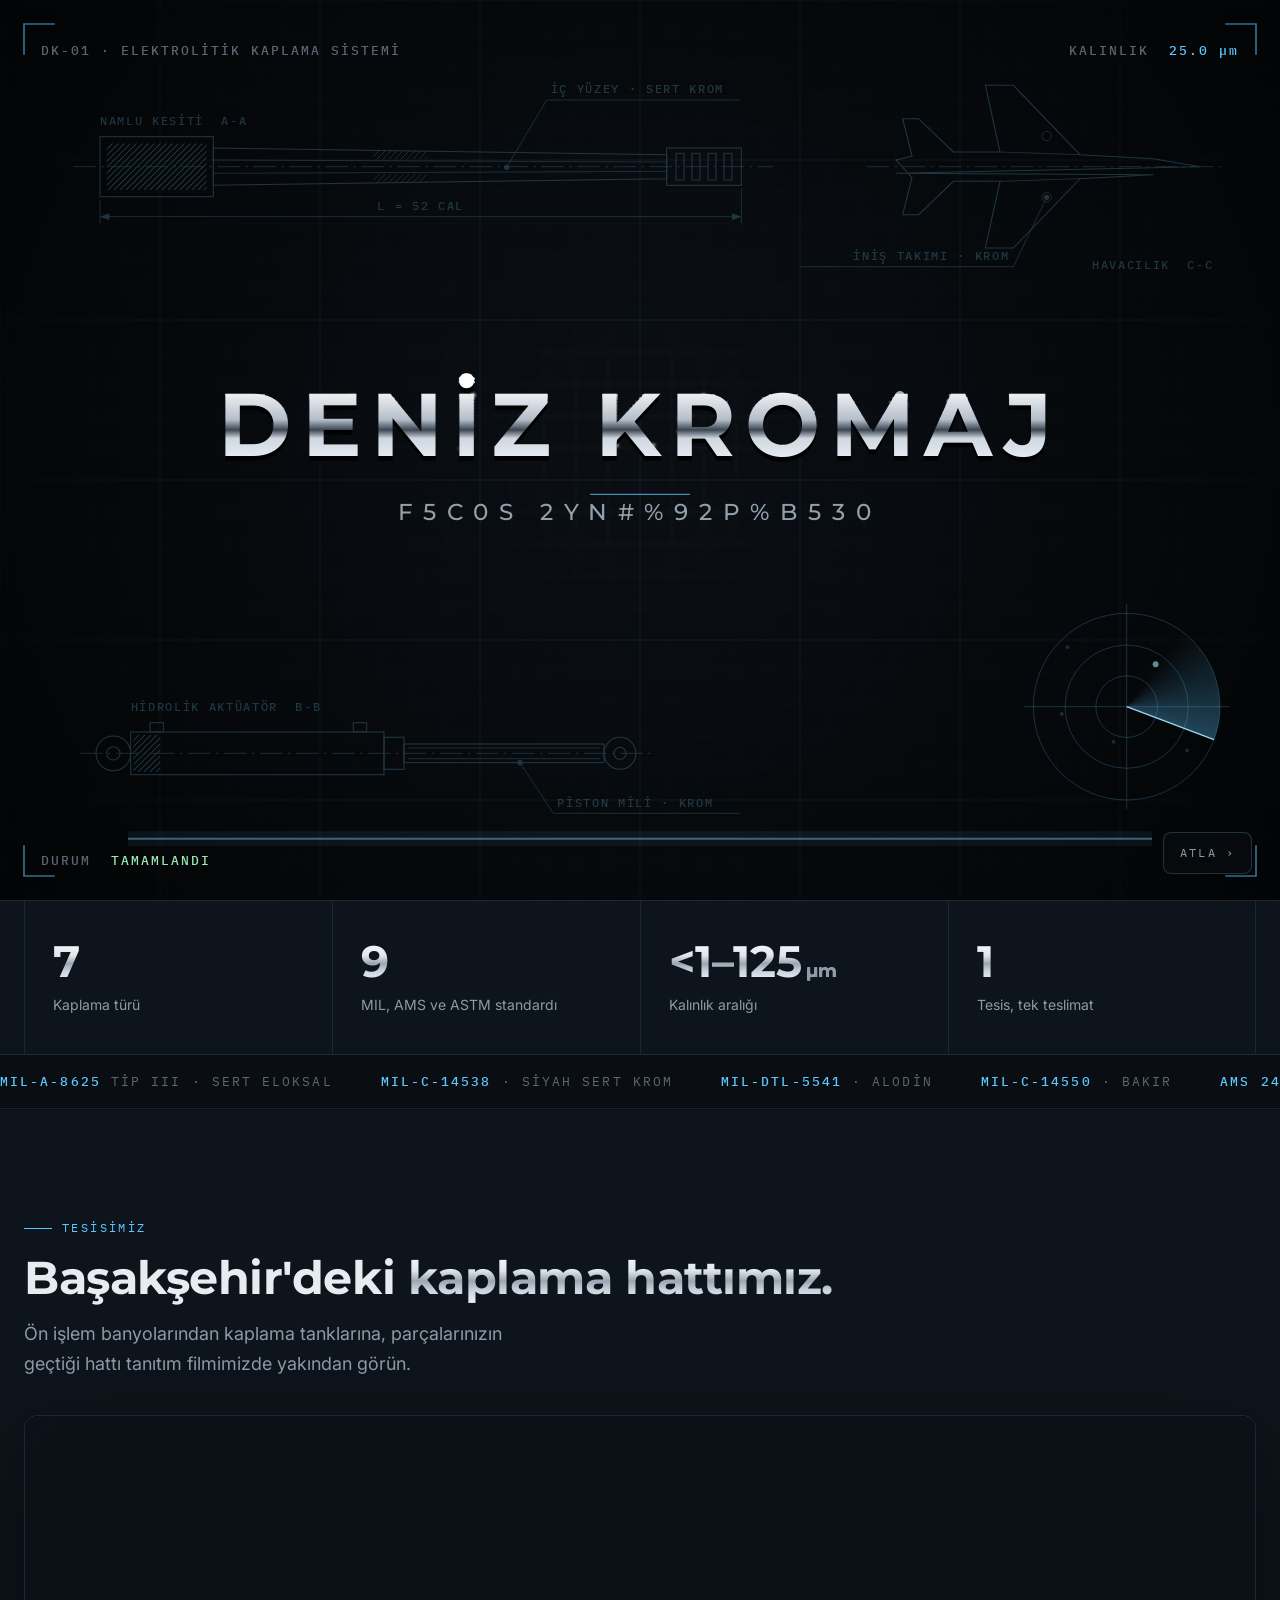
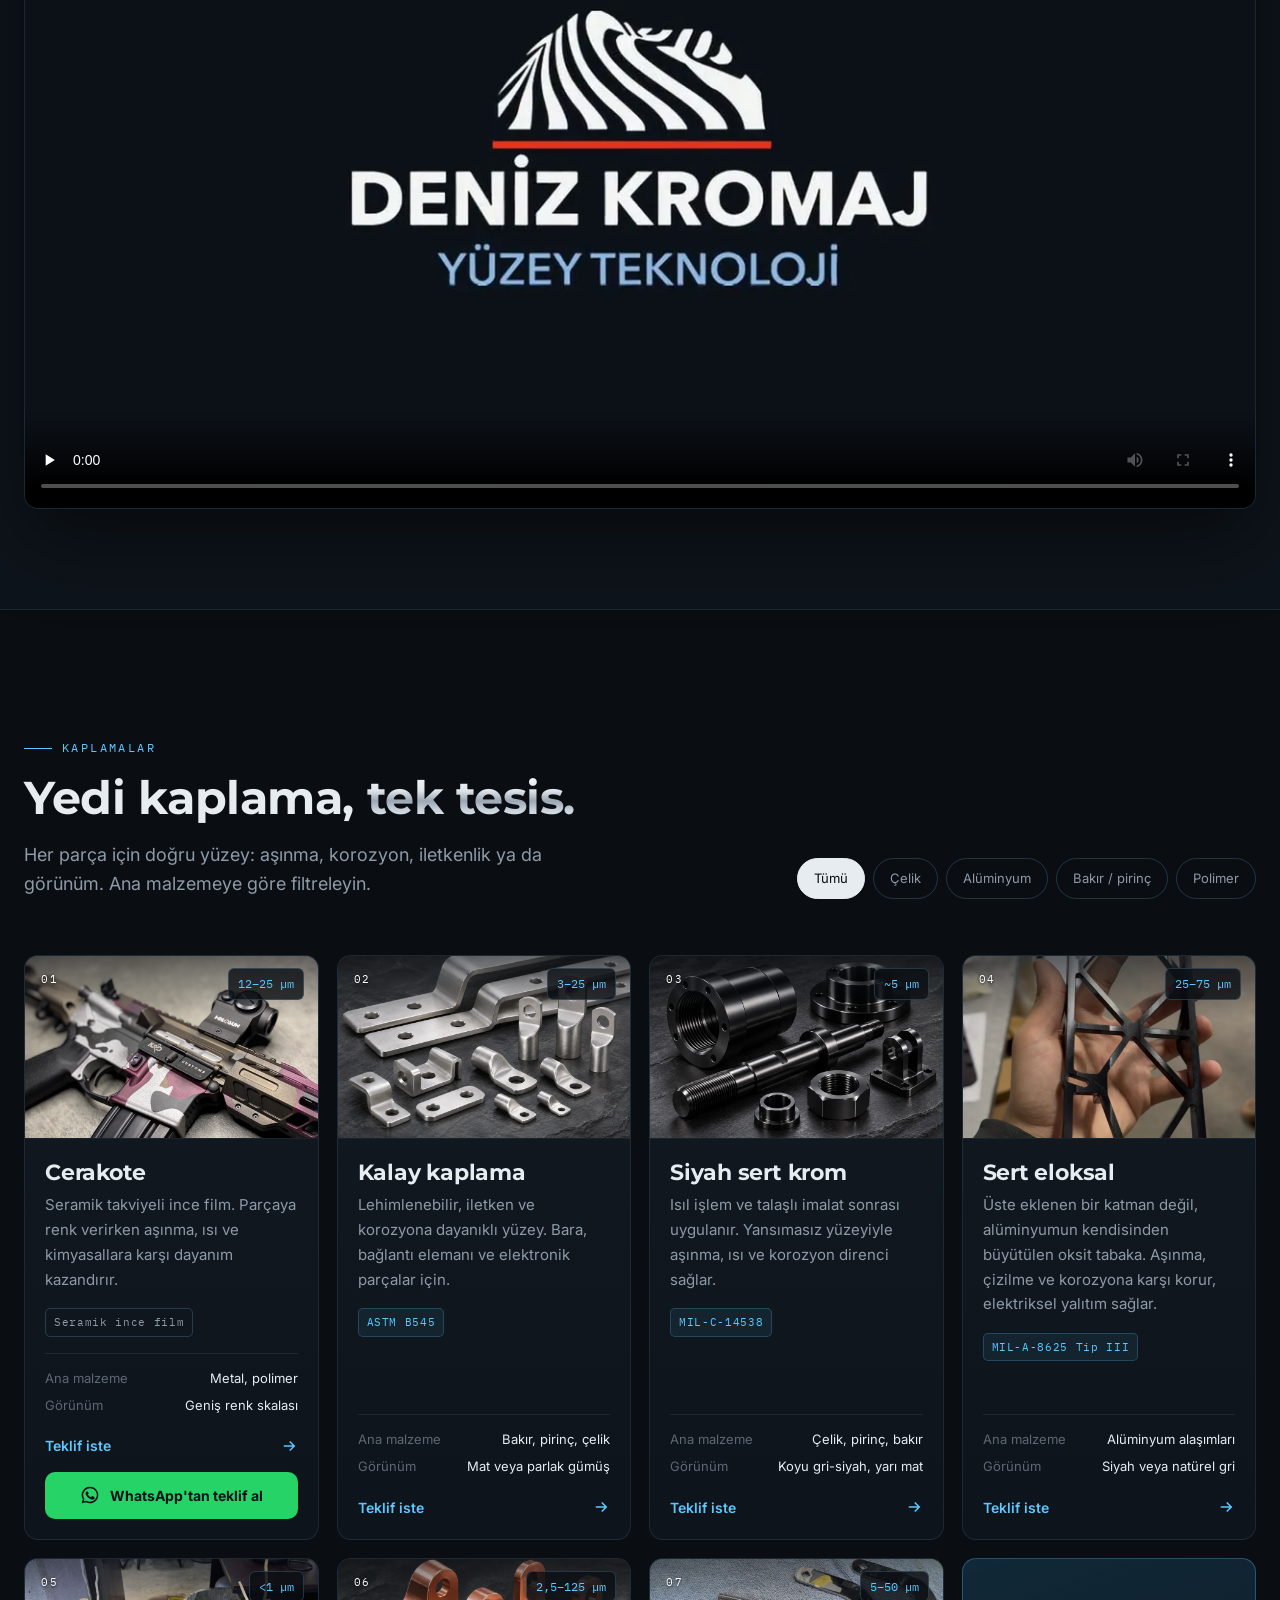
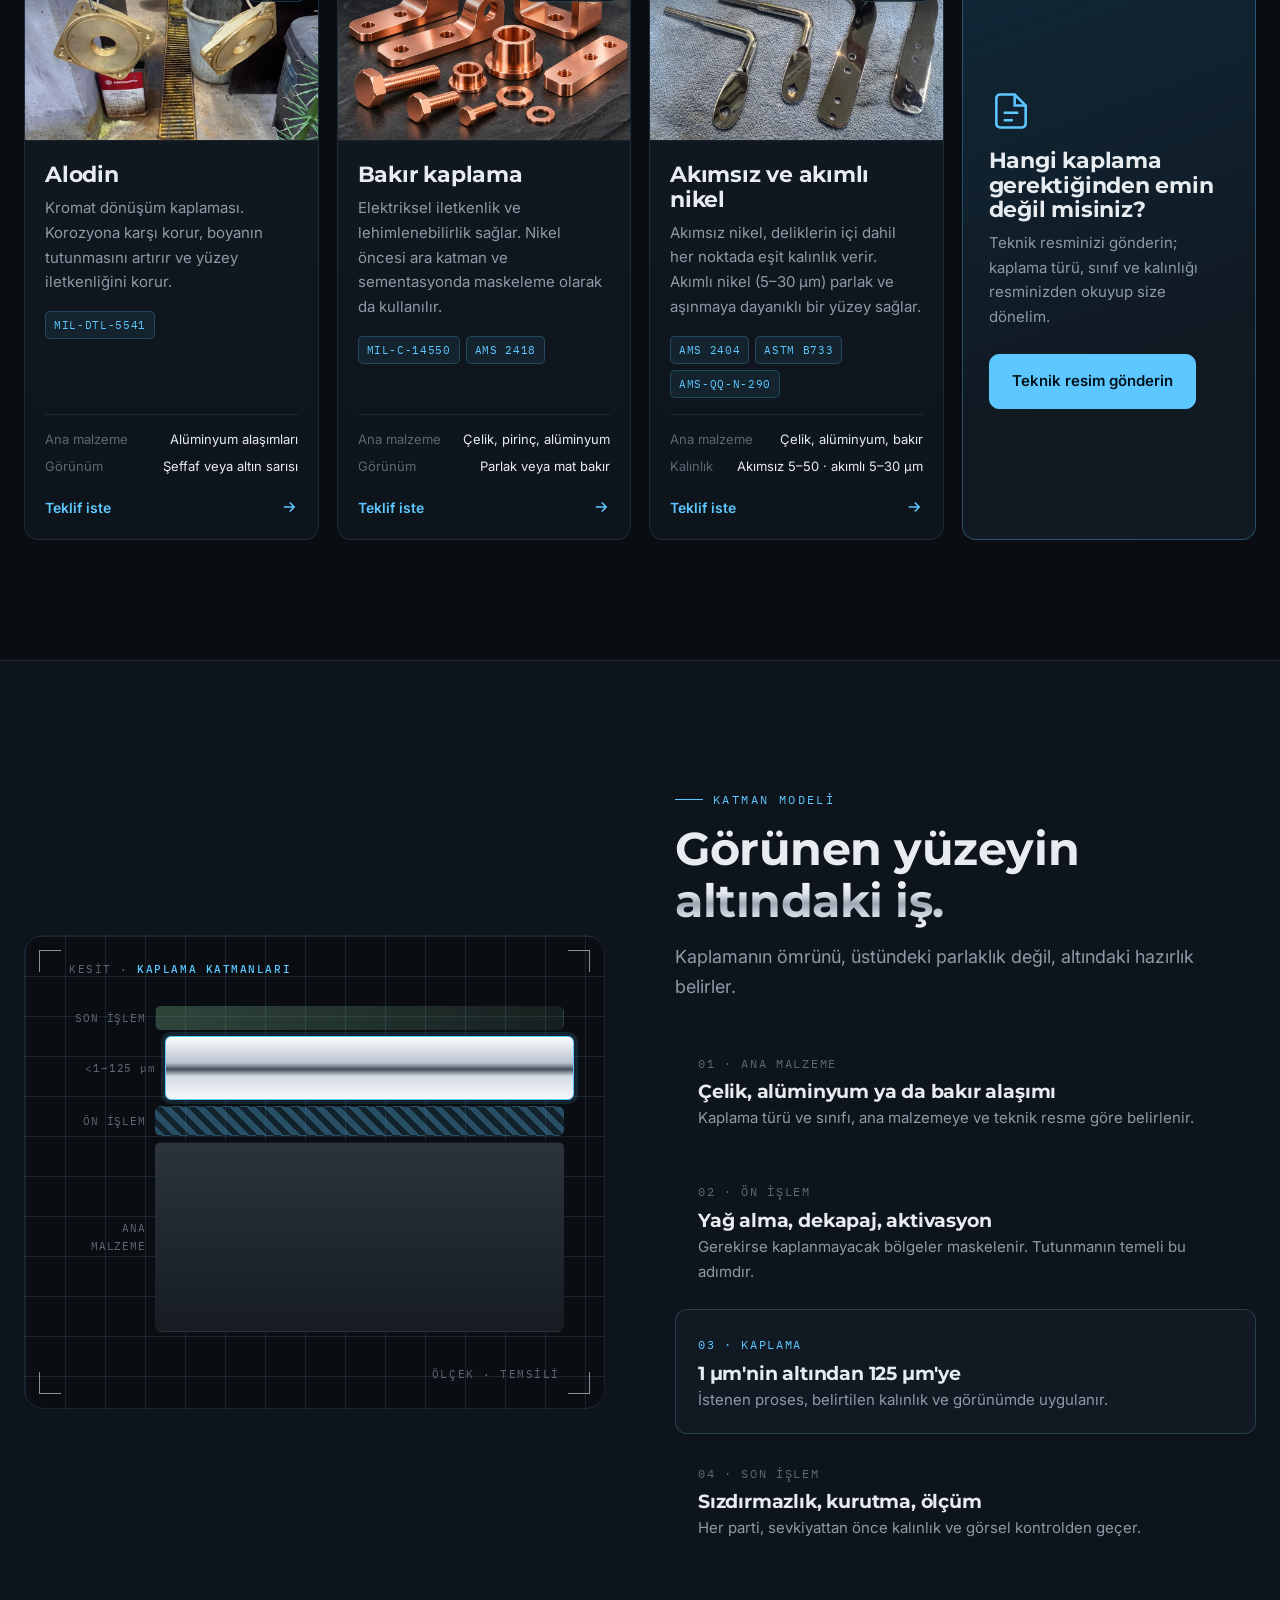
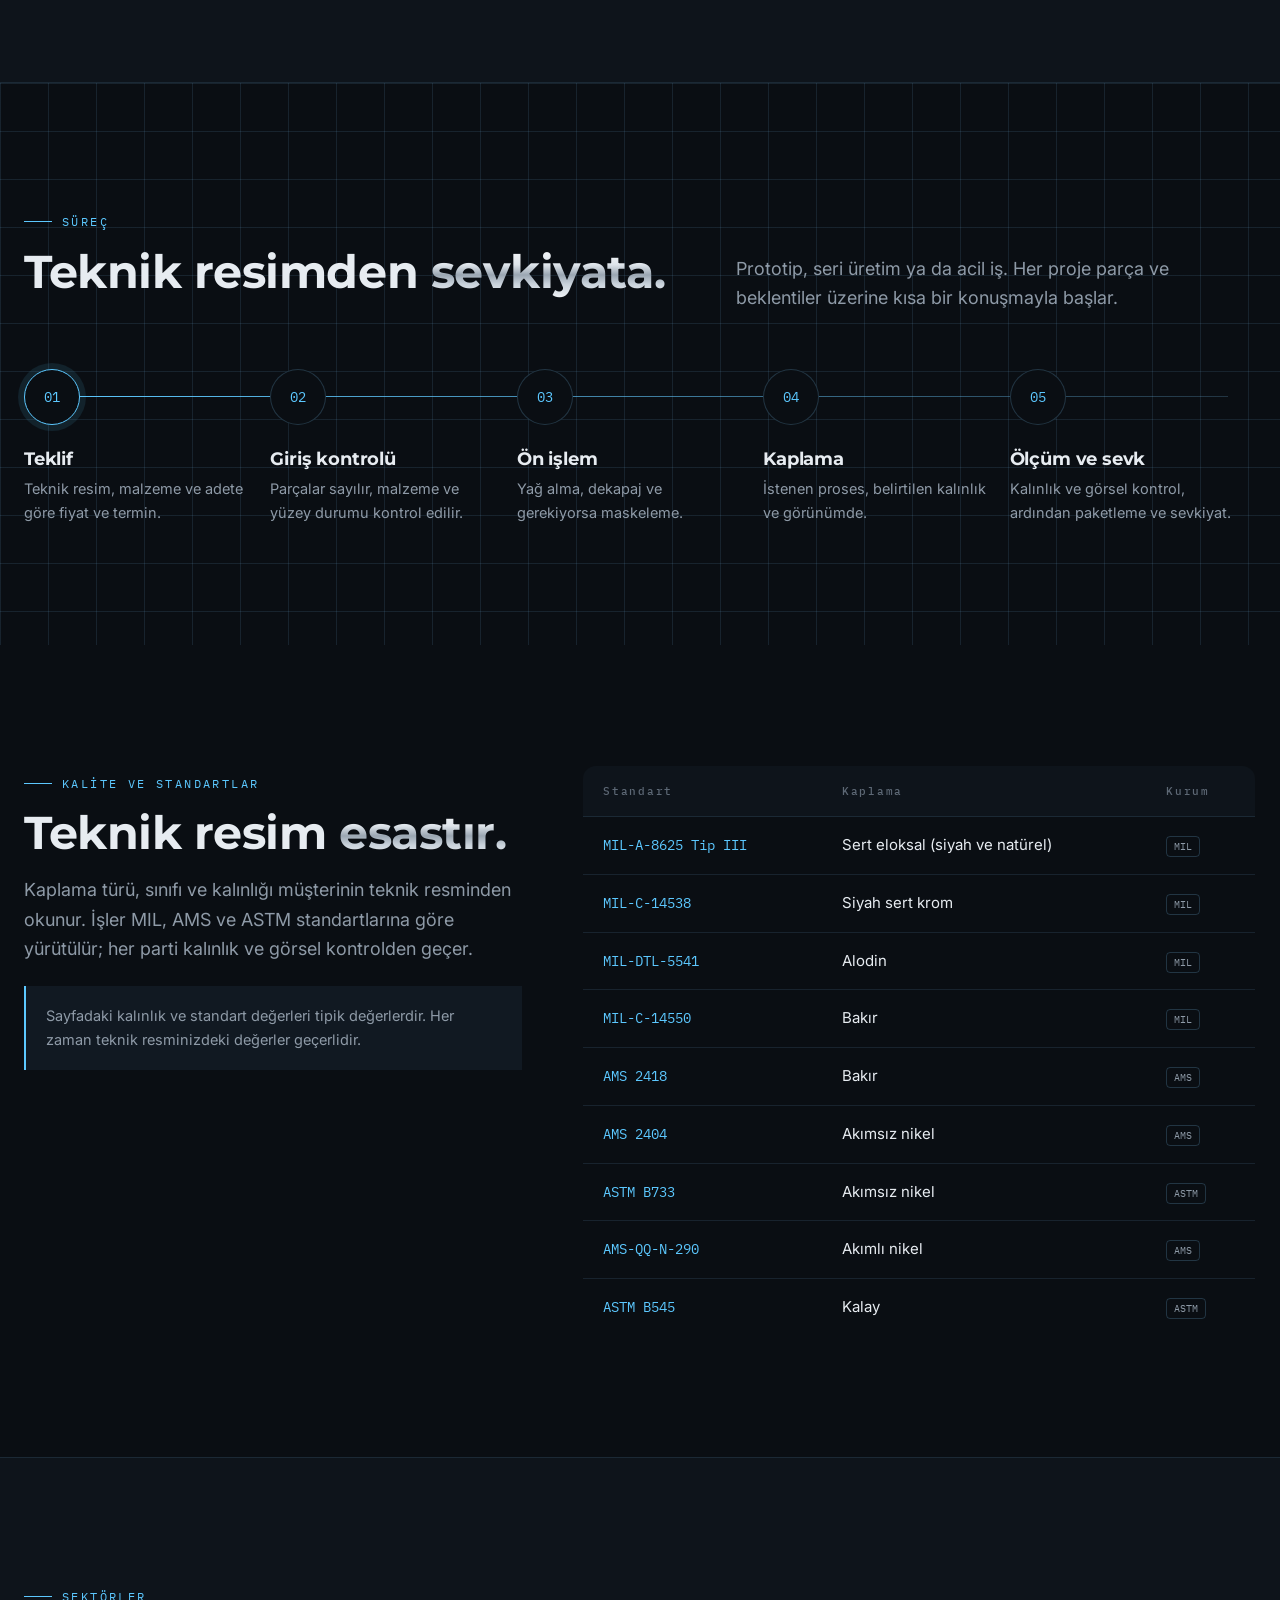
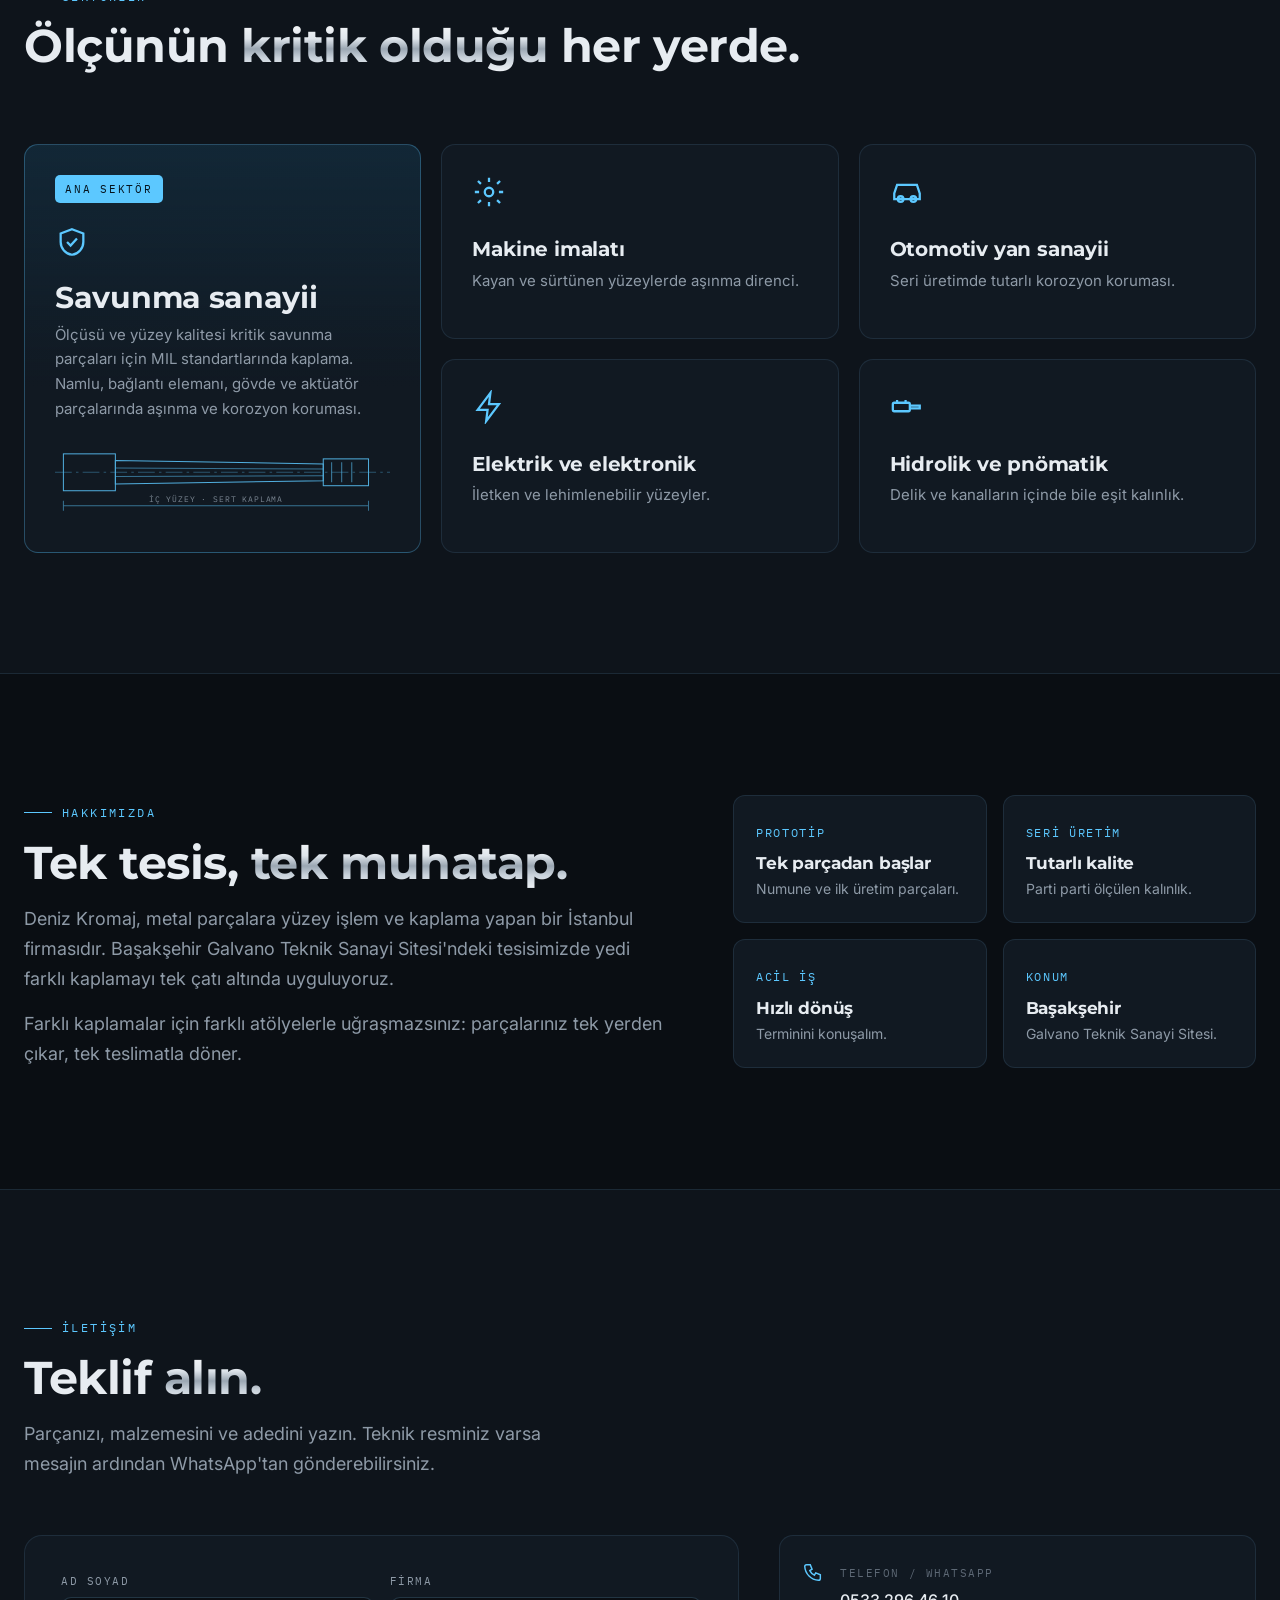
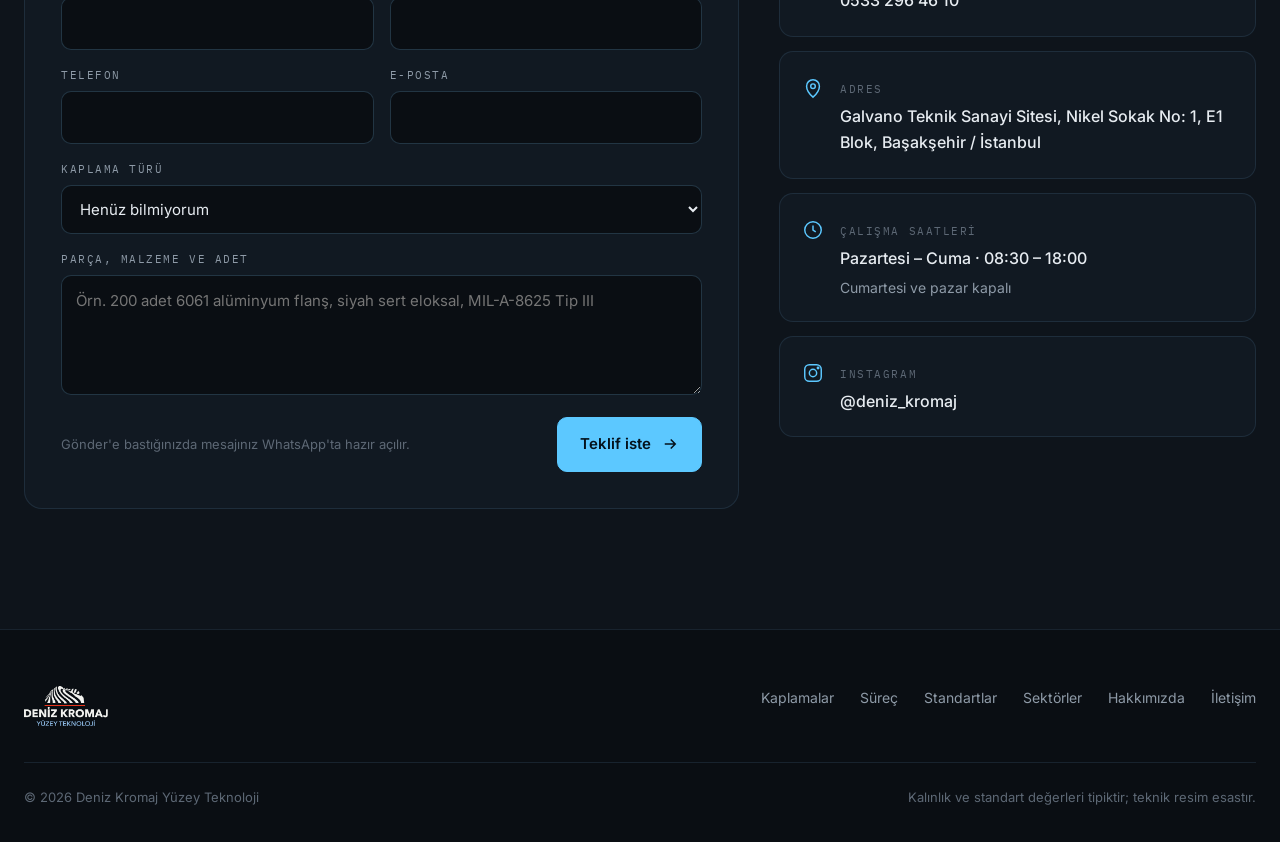
==== commit 5e3c1a37: "index.html: css/js/görsel sürüm parametreleri (Cloudflare önbelleği) Co-Authored-By: Claude Opus 5.5" ====
--- a/index.html
+++ b/index.html
@@ -1,469 +1,469 @@
-<!DOCTYPE html>
-<html lang="tr">
-<head>
-<meta charset="utf-8">
-<meta name="viewport" content="width=device-width,initial-scale=1">
-<title>Deniz Kromaj Yüzey Teknoloji | Savunma sanayii için MIL, AMS ve ASTM standartlarında kaplama</title>
-<meta name="description" content="Cerakote, kalay, siyah sert krom, sert eloksal, alodin, bakır ve nikel kaplama tek tesiste. Savunma sanayii başta olmak üzere MIL, AMS ve ASTM standartlarında yüzey işlem. Başakşehir, İstanbul.">
-<meta name="theme-color" content="#0a0e13">
-<meta property="og:title" content="Deniz Kromaj Yüzey Teknoloji">
-<meta property="og:description" content="Yedi kaplama türü, tek tesis. MIL, AMS ve ASTM standartlarında yüzey işlem.">
-<meta property="og:type" content="website">
-<link rel="icon" href="assets/logo-renkli.png">
-<link rel="preconnect" href="https://fonts.googleapis.com">
-<link rel="preconnect" href="https://fonts.gstatic.com" crossorigin>
-<link href="https://fonts.googleapis.com/css2?family=IBM+Plex+Mono:wght@500&family=Inter:wght@400;500;600&family=Montserrat:wght@500;600;700&display=swap" rel="stylesheet">
-<link rel="stylesheet" href="css/style.css?v=7">
-<script type="application/ld+json">
-{"@context":"https://schema.org","@type":"LocalBusiness","name":"Deniz Kromaj Yüzey Teknoloji","telephone":"+905332964610","address":{"@type":"PostalAddress","streetAddress":"Galvano Teknik Sanayi Sitesi, Nikel Sokak No: 1, E1 Blok","addressLocality":"Başakşehir","addressRegion":"İstanbul","addressCountry":"TR"},"openingHours":"Mo-Fr 08:30-18:00","sameAs":["https://www.instagram.com/deniz_kromaj/"]}
-</script>
-</head>
-<body>
-
-<div id="intro" aria-hidden="true">
-  <canvas id="intro-cv"></canvas>
-  <button id="intro-skip" type="button">ATLA ›</button>
-</div>
-
-<header class="header" id="top">
-  <div class="container">
-    <a href="#anasayfa" class="logo" aria-label="Deniz Kromaj ana sayfa">
-      <img src="assets/logo-beyaz.png" alt="Deniz Kromaj Yüzey Teknoloji" onerror="this.nextElementSibling.hidden=false;this.remove()">
-      <span class="logo-text" hidden>DENİZ KROMAJ<small>YÜZEY TEKNOLOJİ</small></span>
-    </a>
-    <nav class="nav" id="nav">
-      <a href="#kaplamalar">Kaplamalar</a>
-      <a href="#tesis">Tesis</a>
-      <a href="#surec">Süreç</a>
-      <a href="#standartlar">Standartlar</a>
-      <a href="#sektorler">Sektörler</a>
-      <a href="#hakkimizda">Hakkımızda</a>
-      <a href="musteri.html">Müşteri Girişi</a>
-      <a href="#iletisim" class="btn btn-primary">Teklif alın</a>
-    </nav>
-    <button class="burger" id="burger" aria-label="Menüyü aç"><span></span><span></span><span></span></button>
-  </div>
-</header>
-
-<main>
-<!-- HERO -->
-<section class="hero" id="anasayfa">
-  <div class="grid-bg"></div>
-  <div class="container hero-inner">
-    <div>
-      <span class="eyebrow rv">Savunma sanayii · yüzey işlem ve kaplama</span>
-      <h1 class="rv">Metale<span class="chrome-text">ikinci bir deri.</span></h1>
-      <p class="lead rv">Cerakote'tan akımsız nikele yedi kaplama, tek tesiste. Savunma sanayii başta olmak üzere ölçüsü ve yüzey kalitesi kritik parçalar için MIL, AMS ve ASTM standartlarında.</p>
-      <div class="hero-ctas rv">
-        <a href="#iletisim" class="btn btn-primary">Teklif alın
-          <svg viewBox="0 0 24 24" fill="none" stroke="currentColor" stroke-width="2"><path d="M5 12h14M13 6l6 6-6 6"/></svg></a>
-        <a href="#kaplamalar" class="btn">Kaplamaları inceleyin</a>
-      </div>
-      <div class="hero-tags rv">
-        <span class="tag">MIL-A-8625</span><span class="tag">MIL-C-14538</span><span class="tag">MIL-DTL-5541</span><span class="tag">AMS 2404</span><span class="tag">ASTM B733</span>
-      </div>
-    </div>
-
-    <div class="hero-visual rv" aria-hidden="true">
-      <span class="corner tl"></span><span class="corner tr"></span><span class="corner bl"></span><span class="corner br"></span>
-      <div class="scan"></div>
-      <span class="hv-label" style="top:24px;left:44px">PARÇA · <b>PİSTON MİLİ</b></span>
-      <span class="hv-label" style="top:24px;right:44px">DK · TEKNİK RESİM</span>
-      <span class="hv-label" style="bottom:24px;left:44px">KAPLAMA · <b>SERT KROM</b></span>
-      <span class="hv-label" style="bottom:24px;right:44px">ARALIK · <b>&lt;1–125 µm</b></span>
-      <svg viewBox="0 0 600 600" class="draw">
-        <defs>
-          <linearGradient id="chr" x1="0" y1="0" x2="0" y2="1">
-            <stop offset="0" stop-color="#ffffff"/><stop offset=".42" stop-color="#b8c2cd"/><stop offset=".52" stop-color="#45505c"/><stop offset=".63" stop-color="#d3dbe3"/><stop offset="1" stop-color="#f6f8fb"/>
-          </linearGradient>
-          <pattern id="hat" width="8" height="8" patternUnits="userSpaceOnUse" patternTransform="rotate(45)"><line x1="0" y1="0" x2="0" y2="8" stroke="#5cc8ff" stroke-width="1.2" opacity=".55"/></pattern>
-          <clipPath id="zc"><circle cx="170" cy="150" r="78"/></clipPath>
-        </defs>
-        <g stroke="#5cc8ff" stroke-width="1.4" fill="none" opacity=".9">
-          <line x1="30" y1="330" x2="570" y2="330" stroke-dasharray="26 6 3 6" opacity=".5"/>
-          <rect x="70" y="292" width="350" height="76" fill="url(#chr)" stroke="#9fdcff"/>
-          <path d="M80 292v76M92 292v76M104 292v76M116 292v76" opacity=".7"/>
-          <rect x="420" y="228" width="58" height="204" fill="url(#hat)"/>
-          <rect x="478" y="268" width="56" height="124"/>
-          <circle cx="449" cy="252" r="7"/><circle cx="449" cy="408" r="7"/>
-          <path d="M250 292v-70M250 368v70" opacity=".5"/>
-          <path d="M250 292l-5 -12h10zM250 368l-5 12h10z" fill="#5cc8ff" stroke="none"/>
-          <path d="M70 470h464M70 455v30M534 455v30" opacity=".7"/>
-          <path d="M70 470l12 -5v10zM534 470l-12 -5v10z" fill="#5cc8ff" stroke="none"/>
-          <circle cx="170" cy="150" r="78" stroke-width="1.6"/>
-          <path d="M170 228L190 292" stroke-dasharray="4 4"/>
-          <circle cx="190" cy="292" r="4" fill="#5cc8ff"/>
-        </g>
-        <g clip-path="url(#zc)">
-          <rect x="80" y="160" width="190" height="80" fill="#1d252e"/>
-          <rect x="80" y="150" width="190" height="10" fill="url(#hat)"/>
-          <rect x="80" y="118" width="190" height="32" fill="url(#chr)"/>
-          <rect x="80" y="112" width="190" height="6" fill="#9be7b0" opacity=".55"/>
-        </g>
-        <g font-family="IBM Plex Mono, monospace" font-size="12" fill="#8e9aa7" letter-spacing="1.5">
-          <text x="258" y="250">Ø40 h7</text>
-          <text x="280" y="460" text-anchor="middle">L 464</text>
-          <text x="262" y="112" fill="#5cc8ff">KAPLAMA · 25 µm</text>
-          <text x="262" y="132">ÖN İŞLEM</text>
-          <text x="262" y="152">ANA MALZEME</text>
-          <text x="70" y="530">DETAY A · KESİT</text>
-        </g>
-      </svg>
-    </div>
-  </div>
-</section>
-
-<!-- STATS -->
-<div class="stats">
-  <div class="container">
-    <div class="stat rv"><div class="num chrome-text" data-count="7">7</div><p>Kaplama türü</p></div>
-    <div class="stat rv"><div class="num chrome-text" data-count="9">9</div><p>MIL, AMS ve ASTM standardı</p></div>
-    <div class="stat rv"><div class="num chrome-text">&lt;1–125<small>µm</small></div><p>Kalınlık aralığı</p></div>
-    <div class="stat rv"><div class="num chrome-text" data-count="1">1</div><p>Tesis, tek teslimat</p></div>
-  </div>
-</div>
-<div class="ticker" aria-hidden="true">
-  <div class="ticker-track">
-    <span><b>MIL-A-8625</b> TİP III · SERT ELOKSAL</span><span><b>MIL-C-14538</b> · SİYAH SERT KROM</span><span><b>MIL-DTL-5541</b> · ALODİN</span><span><b>MIL-C-14550</b> · BAKIR</span><span><b>AMS 2418</b> · BAKIR</span><span><b>AMS 2404</b> · AKIMSIZ NİKEL</span><span><b>ASTM B733</b> · AKIMSIZ NİKEL</span><span><b>AMS-QQ-N-290</b> · AKIMLI NİKEL</span><span><b>ASTM B545</b> · KALAY</span>
-    <span><b>MIL-A-8625</b> TİP III · SERT ELOKSAL</span><span><b>MIL-C-14538</b> · SİYAH SERT KROM</span><span><b>MIL-DTL-5541</b> · ALODİN</span><span><b>MIL-C-14550</b> · BAKIR</span><span><b>AMS 2418</b> · BAKIR</span><span><b>AMS 2404</b> · AKIMSIZ NİKEL</span><span><b>ASTM B733</b> · AKIMSIZ NİKEL</span><span><b>AMS-QQ-N-290</b> · AKIMLI NİKEL</span><span><b>ASTM B545</b> · KALAY</span>
-  </div>
-</div>
-
-<!-- TESİS -->
-<section class="facility" id="tesis">
-  <div class="container">
-    <div class="sec-head">
-      <div>
-        <span class="eyebrow rv">Tesisimiz</span>
-        <h2 class="rv">Başakşehir'deki <span class="chrome-text">kaplama hattımız.</span></h2>
-        <p class="lead rv">Ön işlem banyolarından kaplama tanklarına, parçalarınızın geçtiği hattı tanıtım filmimizde yakından görün.</p>
-      </div>
-    </div>
-    <div class="video-frame rv">
-      <video id="tesis-video" src="assets/tanitim.mp4" poster="assets/tanitim-poster.webp" playsinline controls preload="none" aria-label="Deniz Kromaj tanıtım filmi"></video>
-    </div>
-  </div>
-</section>
-
-<!-- COATINGS -->
-<section id="kaplamalar">
-  <div class="container">
-    <div class="sec-head">
-      <div>
-        <span class="eyebrow rv">Kaplamalar</span>
-        <h2 class="rv">Yedi kaplama, <span class="chrome-text">tek tesis.</span></h2>
-        <p class="lead rv">Her parça için doğru yüzey: aşınma, korozyon, iletkenlik ya da görünüm. Ana malzemeye göre filtreleyin.</p>
-      </div>
-      <div class="filters rv" role="group" aria-label="Ana malzemeye göre filtrele">
-        <button class="chip on" data-f="all">Tümü</button>
-        <button class="chip" data-f="celik">Çelik</button>
-        <button class="chip" data-f="aluminyum">Alüminyum</button>
-        <button class="chip" data-f="bakir">Bakır / pirinç</button>
-        <button class="chip" data-f="polimer">Polimer</button>
-      </div>
-    </div>
-
-    <div class="coatings">
-      <article class="card rv" data-m="celik aluminyum bakir polimer">
-        <div class="card-media" style="--tone:#7b5236"><span class="mono">01</span><span class="thk">12–25 µm</span>
-          <img src="assets/kaplama-cerakote.webp" alt="Cerakote kaplanmış tüfek gövdesi" loading="lazy" onerror="this.parentNode.classList.add('noimg');this.remove()"><span class="swatch"></span></div>
-        <div class="card-body">
-          <h3>Cerakote</h3>
-          <p>Seramik takviyeli ince film. Parçaya renk verirken aşınma, ısı ve kimyasallara karşı dayanım kazandırır.</p>
-          <div class="stds"><span class="std none">Seramik ince film</span></div>
-          <dl class="meta"><div><dt>Ana malzeme</dt><dd>Metal, polimer</dd></div><div><dt>Görünüm</dt><dd>Geniş renk skalası</dd></div></dl>
-          <a class="card-cta" data-wa="Cerakote" href="#iletisim">Teklif iste <svg viewBox="0 0 24 24" fill="none" stroke="currentColor" stroke-width="2"><path d="M5 12h14M13 6l6 6-6 6"/></svg></a>
-          <a class="card-wa" href="https://wa.me/905332964610?text=Merhaba%2C%20Cerakote%20kaplama%20i%C3%A7in%20teklif%20almak%20istiyorum." target="_blank" rel="noopener"><svg viewBox="0 0 24 24" fill="currentColor" aria-hidden="true"><path d="M12 2a10 10 0 00-8.6 15.1L2 22l5-1.3A10 10 0 1012 2zm0 18.2a8.2 8.2 0 01-4.2-1.2l-.3-.2-3 .8.8-2.9-.2-.3A8.2 8.2 0 1112 20.2zm4.5-6.1c-.2-.1-1.5-.7-1.7-.8s-.4-.1-.6.1-.7.8-.8 1-.3.2-.5.1a6.7 6.7 0 01-3.3-2.9c-.2-.4.2-.4.7-1.3.1-.2 0-.3 0-.4l-.8-1.8c-.2-.5-.4-.4-.6-.4h-.5a1 1 0 00-.7.3 3 3 0 00-.9 2.2 5.2 5.2 0 001.1 2.7 11.8 11.8 0 004.5 4c1.7.7 2.3.8 3.2.6a2.7 2.7 0 001.8-1.3 2.2 2.2 0 00.2-1.3c-.1-.1-.3-.2-.5-.3z"/></svg> WhatsApp'tan teklif al</a>
-        </div>
-      </article>
-
-      <article class="card rv" data-m="bakir celik">
-        <div class="card-media" style="--tone:#c9cfd6"><span class="mono">02</span><span class="thk">3–25 µm</span>
-          <img src="assets/kaplama-kalay.webp" alt="Kalay kaplı baralar ve kablo pabuçları" loading="lazy" onerror="this.parentNode.classList.add('noimg');this.remove()"><span class="swatch"></span></div>
-        <div class="card-body">
-          <h3>Kalay kaplama</h3>
-          <p>Lehimlenebilir, iletken ve korozyona dayanıklı yüzey. Bara, bağlantı elemanı ve elektronik parçalar için.</p>
-          <div class="stds"><span class="std">ASTM B545</span></div>
-          <dl class="meta"><div><dt>Ana malzeme</dt><dd>Bakır, pirinç, çelik</dd></div><div><dt>Görünüm</dt><dd>Mat veya parlak gümüş</dd></div></dl>
-          <a class="card-cta" data-wa="Kalay kaplama" href="#iletisim">Teklif iste <svg viewBox="0 0 24 24" fill="none" stroke="currentColor" stroke-width="2"><path d="M5 12h14M13 6l6 6-6 6"/></svg></a>
-        </div>
-      </article>
-
-      <article class="card rv" data-m="celik bakir">
-        <div class="card-media" style="--tone:#2a2f35"><span class="mono">03</span><span class="thk">~5 µm</span>
-          <img src="assets/kaplama-krom.webp" alt="Siyah sert krom kaplı işlenmiş çelik parçalar" loading="lazy" onerror="this.parentNode.classList.add('noimg');this.remove()"><span class="swatch"></span></div>
-        <div class="card-body">
-          <h3>Siyah sert krom</h3>
-          <p>Isıl işlem ve talaşlı imalat sonrası uygulanır. Yansımasız yüzeyiyle aşınma, ısı ve korozyon direnci sağlar.</p>
-          <div class="stds"><span class="std">MIL-C-14538</span></div>
-          <dl class="meta"><div><dt>Ana malzeme</dt><dd>Çelik, pirinç, bakır</dd></div><div><dt>Görünüm</dt><dd>Koyu gri-siyah, yarı mat</dd></div></dl>
-          <a class="card-cta" data-wa="Siyah sert krom" href="#iletisim">Teklif iste <svg viewBox="0 0 24 24" fill="none" stroke="currentColor" stroke-width="2"><path d="M5 12h14M13 6l6 6-6 6"/></svg></a>
-        </div>
-      </article>
-
-      <article class="card rv" data-m="aluminyum">
-        <div class="card-media" style="--tone:#1d2126"><span class="mono">04</span><span class="thk">25–75 µm</span>
-          <img src="assets/kaplama-eloksal.webp" alt="Siyah sert eloksallı alüminyum parça" loading="lazy" onerror="this.parentNode.classList.add('noimg');this.remove()"><span class="swatch"></span></div>
-        <div class="card-body">
-          <h3>Sert eloksal</h3>
-          <p>Üste eklenen bir katman değil, alüminyumun kendisinden büyütülen oksit tabaka. Aşınma, çizilme ve korozyona karşı korur, elektriksel yalıtım sağlar.</p>
-          <div class="stds"><span class="std">MIL-A-8625 Tip III</span></div>
-          <dl class="meta"><div><dt>Ana malzeme</dt><dd>Alüminyum alaşımları</dd></div><div><dt>Görünüm</dt><dd>Siyah veya natürel gri</dd></div></dl>
-          <a class="card-cta" data-wa="Sert eloksal" href="#iletisim">Teklif iste <svg viewBox="0 0 24 24" fill="none" stroke="currentColor" stroke-width="2"><path d="M5 12h14M13 6l6 6-6 6"/></svg></a>
-        </div>
-      </article>
-
-      <article class="card rv" data-m="aluminyum">
-        <div class="card-media" style="--tone:#c9a640"><span class="mono">05</span><span class="thk">&lt;1 µm</span>
-          <img src="assets/kaplama-alodin.webp" alt="Kaplama sonrası askıda kuruyan parçalar" loading="lazy" onerror="this.parentNode.classList.add('noimg');this.remove()"><span class="swatch"></span></div>
-        <div class="card-body">
-          <h3>Alodin</h3>
-          <p>Kromat dönüşüm kaplaması. Korozyona karşı korur, boyanın tutunmasını artırır ve yüzey iletkenliğini korur.</p>
-          <div class="stds"><span class="std">MIL-DTL-5541</span></div>
-          <dl class="meta"><div><dt>Ana malzeme</dt><dd>Alüminyum alaşımları</dd></div><div><dt>Görünüm</dt><dd>Şeffaf veya altın sarısı</dd></div></dl>
-          <a class="card-cta" data-wa="Alodin kaplama" href="#iletisim">Teklif iste <svg viewBox="0 0 24 24" fill="none" stroke="currentColor" stroke-width="2"><path d="M5 12h14M13 6l6 6-6 6"/></svg></a>
-        </div>
-      </article>
-
-      <article class="card rv" data-m="celik bakir aluminyum">
-        <div class="card-media" style="--tone:#b8693c"><span class="mono">06</span><span class="thk">2,5–125 µm</span>
-          <img src="assets/kaplama-bakir.webp" alt="Bakır kaplı braket, burç ve cıvatalar" loading="lazy" onerror="this.parentNode.classList.add('noimg');this.remove()"><span class="swatch"></span></div>
-        <div class="card-body">
-          <h3>Bakır kaplama</h3>
-          <p>Elektriksel iletkenlik ve lehimlenebilirlik sağlar. Nikel öncesi ara katman ve sementasyonda maskeleme olarak da kullanılır.</p>
-          <div class="stds"><span class="std">MIL-C-14550</span><span class="std">AMS 2418</span></div>
-          <dl class="meta"><div><dt>Ana malzeme</dt><dd>Çelik, pirinç, alüminyum</dd></div><div><dt>Görünüm</dt><dd>Parlak veya mat bakır</dd></div></dl>
-          <a class="card-cta" data-wa="Bakır kaplama" href="#iletisim">Teklif iste <svg viewBox="0 0 24 24" fill="none" stroke="currentColor" stroke-width="2"><path d="M5 12h14M13 6l6 6-6 6"/></svg></a>
-        </div>
-      </article>
-
-      <article class="card rv" data-m="celik aluminyum bakir">
-        <div class="card-media" style="--tone:#b9bcc0"><span class="mono">07</span><span class="thk">5–50 µm</span>
-          <img src="assets/kaplama-nikel.webp" alt="Parlak nikel kaplı kol ve braketler" loading="lazy" onerror="this.parentNode.classList.add('noimg');this.remove()"><span class="swatch"></span></div>
-        <div class="card-body">
-          <h3>Akımsız ve akımlı nikel</h3>
-          <p>Akımsız nikel, deliklerin içi dahil her noktada eşit kalınlık verir. Akımlı nikel (5–30 µm) parlak ve aşınmaya dayanıklı bir yüzey sağlar.</p>
-          <div class="stds"><span class="std">AMS 2404</span><span class="std">ASTM B733</span><span class="std">AMS-QQ-N-290</span></div>
-          <dl class="meta"><div><dt>Ana malzeme</dt><dd>Çelik, alüminyum, bakır</dd></div><div><dt>Kalınlık</dt><dd>Akımsız 5–50 · akımlı 5–30 µm</dd></div></dl>
-          <a class="card-cta" data-wa="Nikel kaplama" href="#iletisim">Teklif iste <svg viewBox="0 0 24 24" fill="none" stroke="currentColor" stroke-width="2"><path d="M5 12h14M13 6l6 6-6 6"/></svg></a>
-        </div>
-      </article>
-
-      <div class="card cta-card rv">
-        <svg class="big" viewBox="0 0 24 24" fill="none" stroke="currentColor" stroke-width="1.4"><path d="M14 3H6a2 2 0 00-2 2v14a2 2 0 002 2h12a2 2 0 002-2V9z"/><path d="M14 3v6h6M8 13h8M8 17h5"/></svg>
-        <h3>Hangi kaplama gerektiğinden emin değil misiniz?</h3>
-        <p>Teknik resminizi gönderin; kaplama türü, sınıf ve kalınlığı resminizden okuyup size dönelim.</p>
-        <a href="#iletisim" class="btn btn-primary" style="align-self:flex-start">Teknik resim gönderin</a>
-      </div>
-    </div>
-  </div>
-</section>
-
-<!-- LAYERS -->
-<section class="layers">
-  <div class="container layers-inner">
-    <div class="stack rv" id="stack" aria-hidden="true">
-      <span class="corner tl"></span><span class="corner tr"></span><span class="corner bl"></span><span class="corner br"></span>
-      <span class="hv-label" style="top:24px;left:44px">KESİT · <b>KAPLAMA KATMANLARI</b></span>
-      <span class="hv-label" style="bottom:24px;right:44px">ÖLÇEK · TEMSİLİ</span>
-      <div class="plate post" data-i="3" data-um="SON İŞLEM"></div>
-      <div class="plate coat on" data-i="2" data-um="<1–125 µm"></div>
-      <div class="plate pre" data-i="1" data-um="ÖN İŞLEM"></div>
-      <div class="plate base" data-i="0" data-um="ANA MALZEME"></div>
-    </div>
-    <div>
-      <span class="eyebrow rv">Katman modeli</span>
-      <h2 class="rv">Görünen yüzeyin <span class="chrome-text">altındaki iş.</span></h2>
-      <p class="lead rv" style="margin-bottom:26px">Kaplamanın ömrünü, üstündeki parlaklık değil, altındaki hazırlık belirler.</p>
-      <div class="steps-list" id="lsteps">
-        <div class="lstep rv" data-i="0"><span class="mono">01 · Ana malzeme</span><h3>Çelik, alüminyum ya da bakır alaşımı</h3><p>Kaplama türü ve sınıfı, ana malzemeye ve teknik resme göre belirlenir.</p></div>
-        <div class="lstep rv" data-i="1"><span class="mono">02 · Ön işlem</span><h3>Yağ alma, dekapaj, aktivasyon</h3><p>Gerekirse kaplanmayacak bölgeler maskelenir. Tutunmanın temeli bu adımdır.</p></div>
-        <div class="lstep on rv" data-i="2"><span class="mono">03 · Kaplama</span><h3>1 µm'nin altından 125 µm'ye</h3><p>İstenen proses, belirtilen kalınlık ve görünümde uygulanır.</p></div>
-        <div class="lstep rv" data-i="3"><span class="mono">04 · Son işlem</span><h3>Sızdırmazlık, kurutma, ölçüm</h3><p>Her parti, sevkiyattan önce kalınlık ve görsel kontrolden geçer.</p></div>
-      </div>
-    </div>
-  </div>
-</section>
-
-<!-- PROCESS -->
-<section id="surec" class="grid-bg" style="background-color:var(--bg)">
-  <div class="container">
-    <div class="sec-head">
-      <div>
-        <span class="eyebrow rv">Süreç</span>
-        <h2 class="rv">Teknik resimden <span class="chrome-text">sevkiyata.</span></h2>
-      </div>
-      <p class="lead rv">Prototip, seri üretim ya da acil iş. Her proje parça ve beklentiler üzerine kısa bir konuşmayla başlar.</p>
-    </div>
-    <div class="process">
-      <div class="pstep rv"><div class="pnum">01</div><div><h3>Teklif</h3><p>Teknik resim, malzeme ve adete göre fiyat ve termin.</p></div></div>
-      <div class="pstep rv"><div class="pnum">02</div><div><h3>Giriş kontrolü</h3><p>Parçalar sayılır, malzeme ve yüzey durumu kontrol edilir.</p></div></div>
-      <div class="pstep rv"><div class="pnum">03</div><div><h3>Ön işlem</h3><p>Yağ alma, dekapaj ve gerekiyorsa maskeleme.</p></div></div>
-      <div class="pstep rv"><div class="pnum">04</div><div><h3>Kaplama</h3><p>İstenen proses, belirtilen kalınlık ve görünümde.</p></div></div>
-      <div class="pstep rv"><div class="pnum">05</div><div><h3>Ölçüm ve sevk</h3><p>Kalınlık ve görsel kontrol, ardından paketleme ve sevkiyat.</p></div></div>
-    </div>
-  </div>
-</section>
-
-<!-- STANDARDS -->
-<section id="standartlar">
-  <div class="container std-wrap">
-    <div>
-      <span class="eyebrow rv">Kalite ve standartlar</span>
-      <h2 class="rv">Teknik resim <span class="chrome-text">esastır.</span></h2>
-      <p class="lead rv">Kaplama türü, sınıfı ve kalınlığı müşterinin teknik resminden okunur. İşler MIL, AMS ve ASTM standartlarına göre yürütülür; her parti kalınlık ve görsel kontrolden geçer.</p>
-      <div class="note rv">Sayfadaki kalınlık ve standart değerleri tipik değerlerdir. Her zaman teknik resminizdeki değerler geçerlidir.</div>
-    </div>
-    <div class="rv" style="overflow-x:auto">
-      <table class="std-table">
-        <thead><tr><th>Standart</th><th>Kaplama</th><th>Kurum</th></tr></thead>
-        <tbody>
-          <tr><td>MIL-A-8625 Tip III</td><td>Sert eloksal (siyah ve natürel)</td><td><span class="org">MIL</span></td></tr>
-          <tr><td>MIL-C-14538</td><td>Siyah sert krom</td><td><span class="org">MIL</span></td></tr>
-          <tr><td>MIL-DTL-5541</td><td>Alodin</td><td><span class="org">MIL</span></td></tr>
-          <tr><td>MIL-C-14550</td><td>Bakır</td><td><span class="org">MIL</span></td></tr>
-          <tr><td>AMS 2418</td><td>Bakır</td><td><span class="org">AMS</span></td></tr>
-          <tr><td>AMS 2404</td><td>Akımsız nikel</td><td><span class="org">AMS</span></td></tr>
-          <tr><td>ASTM B733</td><td>Akımsız nikel</td><td><span class="org">ASTM</span></td></tr>
-          <tr><td>AMS-QQ-N-290</td><td>Akımlı nikel</td><td><span class="org">AMS</span></td></tr>
-          <tr><td>ASTM B545</td><td>Kalay</td><td><span class="org">ASTM</span></td></tr>
-        </tbody>
-      </table>
-    </div>
-  </div>
-</section>
-
-<!-- SECTORS -->
-<section id="sektorler" style="background:var(--bg-2);border-block:1px solid var(--line)">
-  <div class="container">
-    <div class="sec-head">
-      <div>
-        <span class="eyebrow rv">Sektörler</span>
-        <h2 class="rv">Ölçünün <span class="chrome-text">kritik olduğu</span> her yerde.</h2>
-      </div>
-    </div>
-    <div class="sectors">
-      <div class="sector main rv">
-        <span class="badge">ANA SEKTÖR</span>
-        <svg class="ico" viewBox="0 0 24 24" fill="none" stroke="currentColor" stroke-width="1.6"><path d="M12 3l8 3v6c0 4.5-3.4 8.3-8 9-4.6-.7-8-4.5-8-9V6l8-3z"/><path d="M8.5 12l2.5 2.5 4.5-5"/></svg>
-        <h3>Savunma sanayii</h3>
-        <p>Ölçüsü ve yüzey kalitesi kritik savunma parçaları için MIL standartlarında kaplama. Namlu, bağlantı elemanı, gövde ve aktüatör parçalarında aşınma ve korozyon koruması.</p>
-        <svg class="bp" viewBox="0 0 400 120" fill="none" stroke="#5cc8ff" stroke-width="1.2">
-          <line x1="0" y1="60" x2="400" y2="60" stroke-dasharray="20 5 3 5" opacity=".4"/>
-          <rect x="10" y="38" width="62" height="44"/><path d="M72 46L320 50V70L72 74Z"/><path d="M72 55L320 56M72 65L320 64" opacity=".6"/>
-          <rect x="320" y="44" width="54" height="32"/><path d="M330 48v24M342 48v24M354 48v24" opacity=".7"/>
-          <path d="M10 100H374M10 94v12M374 94v12" opacity=".6"/>
-          <text x="192" y="96" font-family="IBM Plex Mono,monospace" font-size="9" fill="#8e9aa7" stroke="none" text-anchor="middle" letter-spacing="1">İÇ YÜZEY · SERT KAPLAMA</text>
-        </svg>
-      </div>
-      <div class="sector rv">
-        <svg class="ico" viewBox="0 0 24 24" fill="none" stroke="currentColor" stroke-width="1.6"><circle cx="12" cy="12" r="3"/><path d="M12 2v3M12 19v3M4.2 4.2l2.1 2.1M17.7 17.7l2.1 2.1M2 12h3M19 12h3M4.2 19.8l2.1-2.1M17.7 6.3l2.1-2.1"/></svg>
-        <h3>Makine imalatı</h3><p>Kayan ve sürtünen yüzeylerde aşınma direnci.</p>
-      </div>
-      <div class="sector rv">
-        <svg class="ico" viewBox="0 0 24 24" fill="none" stroke="currentColor" stroke-width="1.6"><path d="M5 17h14M3 13l2-6h14l2 6v4H3z"/><circle cx="7.5" cy="17" r="2"/><circle cx="16.5" cy="17" r="2"/></svg>
-        <h3>Otomotiv yan sanayii</h3><p>Seri üretimde tutarlı korozyon koruması.</p>
-      </div>
-      <div class="sector rv">
-        <svg class="ico" viewBox="0 0 24 24" fill="none" stroke="currentColor" stroke-width="1.6"><path d="M13 2L4 14h7l-1 8 9-12h-7z"/></svg>
-        <h3>Elektrik ve elektronik</h3><p>İletken ve lehimlenebilir yüzeyler.</p>
-      </div>
-      <div class="sector rv">
-        <svg class="ico" viewBox="0 0 24 24" fill="none" stroke="currentColor" stroke-width="1.6"><rect x="2" y="9" width="12" height="6" rx="1"/><path d="M14 11h7v2h-7M5 9V7M11 9V7"/></svg>
-        <h3>Hidrolik ve pnömatik</h3><p>Delik ve kanalların içinde bile eşit kalınlık.</p>
-      </div>
-    </div>
-  </div>
-</section>
-
-<!-- ABOUT -->
-<section id="hakkimizda">
-  <div class="container about-inner">
-    <div>
-      <span class="eyebrow rv">Hakkımızda</span>
-      <h2 class="rv">Tek tesis, <span class="chrome-text">tek muhatap.</span></h2>
-      <p class="lead rv">Deniz Kromaj, metal parçalara yüzey işlem ve kaplama yapan bir İstanbul firmasıdır. Başakşehir Galvano Teknik Sanayi Sitesi'ndeki tesisimizde yedi farklı kaplamayı tek çatı altında uyguluyoruz.</p>
-      <p class="lead rv" style="margin-top:16px">Farklı kaplamalar için farklı atölyelerle uğraşmazsınız: parçalarınız tek yerden çıkar, tek teslimatla döner.</p>
-    </div>
-    <div class="facts">
-      <div class="fact rv"><span class="mono">Prototip</span><h3>Tek parçadan başlar</h3><p>Numune ve ilk üretim parçaları.</p></div>
-      <div class="fact rv"><span class="mono">Seri üretim</span><h3>Tutarlı kalite</h3><p>Parti parti ölçülen kalınlık.</p></div>
-      <div class="fact rv"><span class="mono">Acil iş</span><h3>Hızlı dönüş</h3><p>Terminini konuşalım.</p></div>
-      <div class="fact rv"><span class="mono">Konum</span><h3>Başakşehir</h3><p>Galvano Teknik Sanayi Sitesi.</p></div>
-    </div>
-  </div>
-</section>
-
-<!-- CONTACT -->
-<section class="contact" id="iletisim">
-  <div class="container">
-    <div class="sec-head">
-      <div>
-        <span class="eyebrow rv">İletişim</span>
-        <h2 class="rv">Teklif <span class="chrome-text">alın.</span></h2>
-        <p class="lead rv">Parçanızı, malzemesini ve adedini yazın. Teknik resminiz varsa mesajın ardından WhatsApp'tan gönderebilirsiniz.</p>
-      </div>
-    </div>
-    <div class="contact-inner">
-      <form class="form rv" id="quote" novalidate>
-        <div class="form-grid">
-          <div class="field"><label for="f-ad">Ad soyad</label><input id="f-ad" name="ad" autocomplete="name"><span class="err">Adınızı yazın.</span></div>
-          <div class="field"><label for="f-firma">Firma</label><input id="f-firma" name="firma" autocomplete="organization"></div>
-          <div class="field"><label for="f-tel">Telefon</label><input id="f-tel" name="tel" type="tel" autocomplete="tel"><span class="err">Telefon ya da e-posta yazın.</span></div>
-          <div class="field"><label for="f-mail">E-posta</label><input id="f-mail" name="mail" type="email" autocomplete="email"></div>
-          <div class="field full"><label for="f-kap">Kaplama türü</label>
-            <select id="f-kap" name="kaplama">
-              <option>Henüz bilmiyorum</option><option>Cerakote</option><option>Kalay kaplama</option><option>Siyah sert krom</option><option>Siyah sert eloksal</option><option>Natürel sert eloksal</option><option>Alodin kaplama</option><option>Bakır kaplama</option><option>Akımlı nikel</option><option>Akımsız nikel</option>
-            </select></div>
-          <div class="field full"><label for="f-msg">Parça, malzeme ve adet</label><textarea id="f-msg" name="mesaj" placeholder="Örn. 200 adet 6061 alüminyum flanş, siyah sert eloksal, MIL-A-8625 Tip III"></textarea><span class="err">Kısaca parçanızı anlatın.</span></div>
-        </div>
-        <div class="form-foot">
-          <p>Gönder'e bastığınızda mesajınız WhatsApp'ta hazır açılır.</p>
-          <button class="btn btn-primary" type="submit">Teklif iste
-            <svg viewBox="0 0 24 24" fill="none" stroke="currentColor" stroke-width="2"><path d="M5 12h14M13 6l6 6-6 6"/></svg></button>
-        </div>
-      </form>
-
-      <div class="info">
-        <a class="info-item rv" href="tel:+905332964610">
-          <svg viewBox="0 0 24 24" fill="none" stroke="currentColor" stroke-width="1.6"><path d="M5 4h4l2 5-2.5 1.5a11 11 0 005 5L15 13l5 2v4a2 2 0 01-2 2A16 16 0 013 6a2 2 0 012-2"/></svg>
-          <div><span class="mono">Telefon / WhatsApp</span><strong>0533 296 46 10</strong></div></a>
-        <a class="info-item rv" href="https://www.google.com/maps/search/?api=1&query=Galvano%20Teknik%20Sanayi%20Sitesi%20Ba%C5%9Fak%C5%9Fehir" target="_blank" rel="noopener">
-          <svg viewBox="0 0 24 24" fill="none" stroke="currentColor" stroke-width="1.6"><path d="M12 22s7-6.2 7-12a7 7 0 10-14 0c0 5.8 7 12 7 12z"/><circle cx="12" cy="10" r="2.5"/></svg>
-          <div><span class="mono">Adres</span><strong>Galvano Teknik Sanayi Sitesi, Nikel Sokak No: 1, E1 Blok, Başakşehir / İstanbul</strong></div></a>
-        <div class="info-item rv">
-          <svg viewBox="0 0 24 24" fill="none" stroke="currentColor" stroke-width="1.6"><circle cx="12" cy="12" r="9"/><path d="M12 7v5l3 2"/></svg>
-          <div><span class="mono">Çalışma saatleri</span><strong>Pazartesi – Cuma · 08:30 – 18:00</strong><div class="hours">Cumartesi ve pazar kapalı</div></div></div>
-        <a class="info-item rv" href="https://www.instagram.com/deniz_kromaj/" target="_blank" rel="noopener">
-          <svg viewBox="0 0 24 24" fill="none" stroke="currentColor" stroke-width="1.6"><rect x="3" y="3" width="18" height="18" rx="5"/><circle cx="12" cy="12" r="4"/><circle cx="17.5" cy="6.5" r=".8" fill="currentColor"/></svg>
-          <div><span class="mono">Instagram</span><strong>@deniz_kromaj</strong></div></a>
-      </div>
-    </div>
-  </div>
-</section>
-</main>
-
-<footer class="footer">
-  <div class="container">
-    <div class="footer-top">
-      <a href="#anasayfa" class="logo">
-        <img src="assets/logo-beyaz.png" alt="Deniz Kromaj Yüzey Teknoloji" onerror="this.nextElementSibling.hidden=false;this.remove()">
-        <span class="logo-text" hidden>DENİZ KROMAJ<small>YÜZEY TEKNOLOJİ</small></span>
-      </a>
-      <nav><a href="#kaplamalar">Kaplamalar</a><a href="#surec">Süreç</a><a href="#standartlar">Standartlar</a><a href="#sektorler">Sektörler</a><a href="#hakkimizda">Hakkımızda</a><a href="#iletisim">İletişim</a></nav>
-    </div>
-    <div class="footer-bot">
-      <span>© <span id="yr">2026</span> Deniz Kromaj Yüzey Teknoloji</span>
-      <span>Kalınlık ve standart değerleri tipiktir; teknik resim esastır.</span>
-    </div>
-  </div>
-</footer>
-
-<a class="wa" href="https://wa.me/905332964610" target="_blank" rel="noopener" aria-label="WhatsApp ile yazın">
-  <svg viewBox="0 0 24 24" fill="currentColor"><path d="M12 2a10 10 0 00-8.6 15.1L2 22l5-1.3A10 10 0 1012 2zm0 18.2a8.2 8.2 0 01-4.2-1.2l-.3-.2-3 .8.8-2.9-.2-.3A8.2 8.2 0 1112 20.2zm4.5-6.1c-.2-.1-1.5-.7-1.7-.8s-.4-.1-.6.1-.7.8-.8 1-.3.2-.5.1a6.7 6.7 0 01-3.3-2.9c-.2-.4.2-.4.7-1.3.1-.2 0-.3 0-.4l-.8-1.8c-.2-.5-.4-.4-.6-.4h-.5a1 1 0 00-.7.3 3 3 0 00-.9 2.2 5.2 5.2 0 001.1 2.7 11.8 11.8 0 004.5 4c1.7.7 2.3.8 3.2.6a2.7 2.7 0 001.8-1.3 2.2 2.2 0 00.2-1.3c-.1-.1-.3-.2-.5-.3z"/></svg>
-</a>
-
-<script src="js/intro.js"></script>
-<script src="js/main.js?v=7"></script>
-</body>
-</html>
+<!DOCTYPE html>
+<html lang="tr">
+<head>
+<meta charset="utf-8">
+<meta name="viewport" content="width=device-width,initial-scale=1">
+<title>Deniz Kromaj Yüzey Teknoloji | Savunma sanayii için MIL, AMS ve ASTM standartlarında kaplama</title>
+<meta name="description" content="Cerakote, kalay, siyah sert krom, sert eloksal, alodin, bakır ve nikel kaplama tek tesiste. Savunma sanayii başta olmak üzere MIL, AMS ve ASTM standartlarında yüzey işlem. Başakşehir, İstanbul.">
+<meta name="theme-color" content="#0a0e13">
+<meta property="og:title" content="Deniz Kromaj Yüzey Teknoloji">
+<meta property="og:description" content="Yedi kaplama türü, tek tesis. MIL, AMS ve ASTM standartlarında yüzey işlem.">
+<meta property="og:type" content="website">
+<link rel="icon" href="assets/logo-renkli.png">
+<link rel="preconnect" href="https://fonts.googleapis.com">
+<link rel="preconnect" href="https://fonts.gstatic.com" crossorigin>
+<link href="https://fonts.googleapis.com/css2?family=IBM+Plex+Mono:wght@500&family=Inter:wght@400;500;600&family=Montserrat:wght@500;600;700&display=swap" rel="stylesheet">
+<link rel="stylesheet" href="css/style.css?v=20261116">
+<script type="application/ld+json">
+{"@context":"https://schema.org","@type":"LocalBusiness","name":"Deniz Kromaj Yüzey Teknoloji","telephone":"+905332964610","address":{"@type":"PostalAddress","streetAddress":"Galvano Teknik Sanayi Sitesi, Nikel Sokak No: 1, E1 Blok","addressLocality":"Başakşehir","addressRegion":"İstanbul","addressCountry":"TR"},"openingHours":"Mo-Fr 08:30-18:00","sameAs":["https://www.instagram.com/deniz_kromaj/"]}
+</script>
+</head>
+<body>
+
+<div id="intro" aria-hidden="true">
+  <canvas id="intro-cv"></canvas>
+  <button id="intro-skip" type="button">ATLA ›</button>
+</div>
+
+<header class="header" id="top">
+  <div class="container">
+    <a href="#anasayfa" class="logo" aria-label="Deniz Kromaj ana sayfa">
+      <img src="assets/logo-beyaz.png" alt="Deniz Kromaj Yüzey Teknoloji" onerror="this.nextElementSibling.hidden=false;this.remove()">
+      <span class="logo-text" hidden>DENİZ KROMAJ<small>YÜZEY TEKNOLOJİ</small></span>
+    </a>
+    <nav class="nav" id="nav">
+      <a href="#kaplamalar">Kaplamalar</a>
+      <a href="#tesis">Tesis</a>
+      <a href="#surec">Süreç</a>
+      <a href="#standartlar">Standartlar</a>
+      <a href="#sektorler">Sektörler</a>
+      <a href="#hakkimizda">Hakkımızda</a>
+      <a href="musteri.html">Müşteri Girişi</a>
+      <a href="#iletisim" class="btn btn-primary">Teklif alın</a>
+    </nav>
+    <button class="burger" id="burger" aria-label="Menüyü aç"><span></span><span></span><span></span></button>
+  </div>
+</header>
+
+<main>
+<!-- HERO -->
+<section class="hero" id="anasayfa">
+  <div class="grid-bg"></div>
+  <div class="container hero-inner">
+    <div>
+      <span class="eyebrow rv">Savunma sanayii · yüzey işlem ve kaplama</span>
+      <h1 class="rv">Metale<span class="chrome-text">ikinci bir deri.</span></h1>
+      <p class="lead rv">Cerakote'tan akımsız nikele yedi kaplama, tek tesiste. Savunma sanayii başta olmak üzere ölçüsü ve yüzey kalitesi kritik parçalar için MIL, AMS ve ASTM standartlarında.</p>
+      <div class="hero-ctas rv">
+        <a href="#iletisim" class="btn btn-primary">Teklif alın
+          <svg viewBox="0 0 24 24" fill="none" stroke="currentColor" stroke-width="2"><path d="M5 12h14M13 6l6 6-6 6"/></svg></a>
+        <a href="#kaplamalar" class="btn">Kaplamaları inceleyin</a>
+      </div>
+      <div class="hero-tags rv">
+        <span class="tag">MIL-A-8625</span><span class="tag">MIL-C-14538</span><span class="tag">MIL-DTL-5541</span><span class="tag">AMS 2404</span><span class="tag">ASTM B733</span>
+      </div>
+    </div>
+
+    <div class="hero-visual rv" aria-hidden="true">
+      <span class="corner tl"></span><span class="corner tr"></span><span class="corner bl"></span><span class="corner br"></span>
+      <div class="scan"></div>
+      <span class="hv-label" style="top:24px;left:44px">PARÇA · <b>PİSTON MİLİ</b></span>
+      <span class="hv-label" style="top:24px;right:44px">DK · TEKNİK RESİM</span>
+      <span class="hv-label" style="bottom:24px;left:44px">KAPLAMA · <b>SERT KROM</b></span>
+      <span class="hv-label" style="bottom:24px;right:44px">ARALIK · <b>&lt;1–125 µm</b></span>
+      <svg viewBox="0 0 600 600" class="draw">
+        <defs>
+          <linearGradient id="chr" x1="0" y1="0" x2="0" y2="1">
+            <stop offset="0" stop-color="#ffffff"/><stop offset=".42" stop-color="#b8c2cd"/><stop offset=".52" stop-color="#45505c"/><stop offset=".63" stop-color="#d3dbe3"/><stop offset="1" stop-color="#f6f8fb"/>
+          </linearGradient>
+          <pattern id="hat" width="8" height="8" patternUnits="userSpaceOnUse" patternTransform="rotate(45)"><line x1="0" y1="0" x2="0" y2="8" stroke="#5cc8ff" stroke-width="1.2" opacity=".55"/></pattern>
+          <clipPath id="zc"><circle cx="170" cy="150" r="78"/></clipPath>
+        </defs>
+        <g stroke="#5cc8ff" stroke-width="1.4" fill="none" opacity=".9">
+          <line x1="30" y1="330" x2="570" y2="330" stroke-dasharray="26 6 3 6" opacity=".5"/>
+          <rect x="70" y="292" width="350" height="76" fill="url(#chr)" stroke="#9fdcff"/>
+          <path d="M80 292v76M92 292v76M104 292v76M116 292v76" opacity=".7"/>
+          <rect x="420" y="228" width="58" height="204" fill="url(#hat)"/>
+          <rect x="478" y="268" width="56" height="124"/>
+          <circle cx="449" cy="252" r="7"/><circle cx="449" cy="408" r="7"/>
+          <path d="M250 292v-70M250 368v70" opacity=".5"/>
+          <path d="M250 292l-5 -12h10zM250 368l-5 12h10z" fill="#5cc8ff" stroke="none"/>
+          <path d="M70 470h464M70 455v30M534 455v30" opacity=".7"/>
+          <path d="M70 470l12 -5v10zM534 470l-12 -5v10z" fill="#5cc8ff" stroke="none"/>
+          <circle cx="170" cy="150" r="78" stroke-width="1.6"/>
+          <path d="M170 228L190 292" stroke-dasharray="4 4"/>
+          <circle cx="190" cy="292" r="4" fill="#5cc8ff"/>
+        </g>
+        <g clip-path="url(#zc)">
+          <rect x="80" y="160" width="190" height="80" fill="#1d252e"/>
+          <rect x="80" y="150" width="190" height="10" fill="url(#hat)"/>
+          <rect x="80" y="118" width="190" height="32" fill="url(#chr)"/>
+          <rect x="80" y="112" width="190" height="6" fill="#9be7b0" opacity=".55"/>
+        </g>
+        <g font-family="IBM Plex Mono, monospace" font-size="12" fill="#8e9aa7" letter-spacing="1.5">
+          <text x="258" y="250">Ø40 h7</text>
+          <text x="280" y="460" text-anchor="middle">L 464</text>
+          <text x="262" y="112" fill="#5cc8ff">KAPLAMA · 25 µm</text>
+          <text x="262" y="132">ÖN İŞLEM</text>
+          <text x="262" y="152">ANA MALZEME</text>
+          <text x="70" y="530">DETAY A · KESİT</text>
+        </g>
+      </svg>
+    </div>
+  </div>
+</section>
+
+<!-- STATS -->
+<div class="stats">
+  <div class="container">
+    <div class="stat rv"><div class="num chrome-text" data-count="7">7</div><p>Kaplama türü</p></div>
+    <div class="stat rv"><div class="num chrome-text" data-count="9">9</div><p>MIL, AMS ve ASTM standardı</p></div>
+    <div class="stat rv"><div class="num chrome-text">&lt;1–125<small>µm</small></div><p>Kalınlık aralığı</p></div>
+    <div class="stat rv"><div class="num chrome-text" data-count="1">1</div><p>Tesis, tek teslimat</p></div>
+  </div>
+</div>
+<div class="ticker" aria-hidden="true">
+  <div class="ticker-track">
+    <span><b>MIL-A-8625</b> TİP III · SERT ELOKSAL</span><span><b>MIL-C-14538</b> · SİYAH SERT KROM</span><span><b>MIL-DTL-5541</b> · ALODİN</span><span><b>MIL-C-14550</b> · BAKIR</span><span><b>AMS 2418</b> · BAKIR</span><span><b>AMS 2404</b> · AKIMSIZ NİKEL</span><span><b>ASTM B733</b> · AKIMSIZ NİKEL</span><span><b>AMS-QQ-N-290</b> · AKIMLI NİKEL</span><span><b>ASTM B545</b> · KALAY</span>
+    <span><b>MIL-A-8625</b> TİP III · SERT ELOKSAL</span><span><b>MIL-C-14538</b> · SİYAH SERT KROM</span><span><b>MIL-DTL-5541</b> · ALODİN</span><span><b>MIL-C-14550</b> · BAKIR</span><span><b>AMS 2418</b> · BAKIR</span><span><b>AMS 2404</b> · AKIMSIZ NİKEL</span><span><b>ASTM B733</b> · AKIMSIZ NİKEL</span><span><b>AMS-QQ-N-290</b> · AKIMLI NİKEL</span><span><b>ASTM B545</b> · KALAY</span>
+  </div>
+</div>
+
+<!-- TESİS -->
+<section class="facility" id="tesis">
+  <div class="container">
+    <div class="sec-head">
+      <div>
+        <span class="eyebrow rv">Tesisimiz</span>
+        <h2 class="rv">Başakşehir'deki <span class="chrome-text">kaplama hattımız.</span></h2>
+        <p class="lead rv">Ön işlem banyolarından kaplama tanklarına, parçalarınızın geçtiği hattı tanıtım filmimizde yakından görün.</p>
+      </div>
+    </div>
+    <div class="video-frame rv">
+      <video id="tesis-video" src="assets/tanitim.mp4" poster="assets/tanitim-poster.webp" playsinline controls preload="none" aria-label="Deniz Kromaj tanıtım filmi"></video>
+    </div>
+  </div>
+</section>
+
+<!-- COATINGS -->
+<section id="kaplamalar">
+  <div class="container">
+    <div class="sec-head">
+      <div>
+        <span class="eyebrow rv">Kaplamalar</span>
+        <h2 class="rv">Yedi kaplama, <span class="chrome-text">tek tesis.</span></h2>
+        <p class="lead rv">Her parça için doğru yüzey: aşınma, korozyon, iletkenlik ya da görünüm. Ana malzemeye göre filtreleyin.</p>
+      </div>
+      <div class="filters rv" role="group" aria-label="Ana malzemeye göre filtrele">
+        <button class="chip on" data-f="all">Tümü</button>
+        <button class="chip" data-f="celik">Çelik</button>
+        <button class="chip" data-f="aluminyum">Alüminyum</button>
+        <button class="chip" data-f="bakir">Bakır / pirinç</button>
+        <button class="chip" data-f="polimer">Polimer</button>
+      </div>
+    </div>
+
+    <div class="coatings">
+      <article class="card rv" data-m="celik aluminyum bakir polimer">
+        <div class="card-media" style="--tone:#7b5236"><span class="mono">01</span><span class="thk">12–25 µm</span>
+          <img src="assets/kaplama-cerakote.webp?v=20261116" alt="Cerakote kaplanmış tüfek gövdesi" loading="lazy" onerror="this.parentNode.classList.add('noimg');this.remove()"><span class="swatch"></span></div>
+        <div class="card-body">
+          <h3>Cerakote</h3>
+          <p>Seramik takviyeli ince film. Parçaya renk verirken aşınma, ısı ve kimyasallara karşı dayanım kazandırır.</p>
+          <div class="stds"><span class="std none">Seramik ince film</span></div>
+          <dl class="meta"><div><dt>Ana malzeme</dt><dd>Metal, polimer</dd></div><div><dt>Görünüm</dt><dd>Geniş renk skalası</dd></div></dl>
+          <a class="card-cta" data-wa="Cerakote" href="#iletisim">Teklif iste <svg viewBox="0 0 24 24" fill="none" stroke="currentColor" stroke-width="2"><path d="M5 12h14M13 6l6 6-6 6"/></svg></a>
+          <a class="card-wa" href="https://wa.me/905332964610?text=Merhaba%2C%20Cerakote%20kaplama%20i%C3%A7in%20teklif%20almak%20istiyorum." target="_blank" rel="noopener"><svg viewBox="0 0 24 24" fill="currentColor" aria-hidden="true"><path d="M12 2a10 10 0 00-8.6 15.1L2 22l5-1.3A10 10 0 1012 2zm0 18.2a8.2 8.2 0 01-4.2-1.2l-.3-.2-3 .8.8-2.9-.2-.3A8.2 8.2 0 1112 20.2zm4.5-6.1c-.2-.1-1.5-.7-1.7-.8s-.4-.1-.6.1-.7.8-.8 1-.3.2-.5.1a6.7 6.7 0 01-3.3-2.9c-.2-.4.2-.4.7-1.3.1-.2 0-.3 0-.4l-.8-1.8c-.2-.5-.4-.4-.6-.4h-.5a1 1 0 00-.7.3 3 3 0 00-.9 2.2 5.2 5.2 0 001.1 2.7 11.8 11.8 0 004.5 4c1.7.7 2.3.8 3.2.6a2.7 2.7 0 001.8-1.3 2.2 2.2 0 00.2-1.3c-.1-.1-.3-.2-.5-.3z"/></svg> WhatsApp'tan teklif al</a>
+        </div>
+      </article>
+
+      <article class="card rv" data-m="bakir celik">
+        <div class="card-media" style="--tone:#c9cfd6"><span class="mono">02</span><span class="thk">3–25 µm</span>
+          <img src="assets/kaplama-kalay.webp?v=20261116" alt="Kalay kaplı baralar ve kablo pabuçları" loading="lazy" onerror="this.parentNode.classList.add('noimg');this.remove()"><span class="swatch"></span></div>
+        <div class="card-body">
+          <h3>Kalay kaplama</h3>
+          <p>Lehimlenebilir, iletken ve korozyona dayanıklı yüzey. Bara, bağlantı elemanı ve elektronik parçalar için.</p>
+          <div class="stds"><span class="std">ASTM B545</span></div>
+          <dl class="meta"><div><dt>Ana malzeme</dt><dd>Bakır, pirinç, çelik</dd></div><div><dt>Görünüm</dt><dd>Mat veya parlak gümüş</dd></div></dl>
+          <a class="card-cta" data-wa="Kalay kaplama" href="#iletisim">Teklif iste <svg viewBox="0 0 24 24" fill="none" stroke="currentColor" stroke-width="2"><path d="M5 12h14M13 6l6 6-6 6"/></svg></a>
+        </div>
+      </article>
+
+      <article class="card rv" data-m="celik bakir">
+        <div class="card-media" style="--tone:#2a2f35"><span class="mono">03</span><span class="thk">~5 µm</span>
+          <img src="assets/kaplama-krom.webp?v=20261116" alt="Siyah sert krom kaplı işlenmiş çelik parçalar" loading="lazy" onerror="this.parentNode.classList.add('noimg');this.remove()"><span class="swatch"></span></div>
+        <div class="card-body">
+          <h3>Siyah sert krom</h3>
+          <p>Isıl işlem ve talaşlı imalat sonrası uygulanır. Yansımasız yüzeyiyle aşınma, ısı ve korozyon direnci sağlar.</p>
+          <div class="stds"><span class="std">MIL-C-14538</span></div>
+          <dl class="meta"><div><dt>Ana malzeme</dt><dd>Çelik, pirinç, bakır</dd></div><div><dt>Görünüm</dt><dd>Koyu gri-siyah, yarı mat</dd></div></dl>
+          <a class="card-cta" data-wa="Siyah sert krom" href="#iletisim">Teklif iste <svg viewBox="0 0 24 24" fill="none" stroke="currentColor" stroke-width="2"><path d="M5 12h14M13 6l6 6-6 6"/></svg></a>
+        </div>
+      </article>
+
+      <article class="card rv" data-m="aluminyum">
+        <div class="card-media" style="--tone:#1d2126"><span class="mono">04</span><span class="thk">25–75 µm</span>
+          <img src="assets/kaplama-eloksal.webp?v=20261116" alt="Siyah sert eloksallı alüminyum parça" loading="lazy" onerror="this.parentNode.classList.add('noimg');this.remove()"><span class="swatch"></span></div>
+        <div class="card-body">
+          <h3>Sert eloksal</h3>
+          <p>Üste eklenen bir katman değil, alüminyumun kendisinden büyütülen oksit tabaka. Aşınma, çizilme ve korozyona karşı korur, elektriksel yalıtım sağlar.</p>
+          <div class="stds"><span class="std">MIL-A-8625 Tip III</span></div>
+          <dl class="meta"><div><dt>Ana malzeme</dt><dd>Alüminyum alaşımları</dd></div><div><dt>Görünüm</dt><dd>Siyah veya natürel gri</dd></div></dl>
+          <a class="card-cta" data-wa="Sert eloksal" href="#iletisim">Teklif iste <svg viewBox="0 0 24 24" fill="none" stroke="currentColor" stroke-width="2"><path d="M5 12h14M13 6l6 6-6 6"/></svg></a>
+        </div>
+      </article>
+
+      <article class="card rv" data-m="aluminyum">
+        <div class="card-media" style="--tone:#c9a640"><span class="mono">05</span><span class="thk">&lt;1 µm</span>
+          <img src="assets/kaplama-alodin.webp?v=20261116" alt="Kaplama sonrası askıda kuruyan parçalar" loading="lazy" onerror="this.parentNode.classList.add('noimg');this.remove()"><span class="swatch"></span></div>
+        <div class="card-body">
+          <h3>Alodin</h3>
+          <p>Kromat dönüşüm kaplaması. Korozyona karşı korur, boyanın tutunmasını artırır ve yüzey iletkenliğini korur.</p>
+          <div class="stds"><span class="std">MIL-DTL-5541</span></div>
+          <dl class="meta"><div><dt>Ana malzeme</dt><dd>Alüminyum alaşımları</dd></div><div><dt>Görünüm</dt><dd>Şeffaf veya altın sarısı</dd></div></dl>
+          <a class="card-cta" data-wa="Alodin kaplama" href="#iletisim">Teklif iste <svg viewBox="0 0 24 24" fill="none" stroke="currentColor" stroke-width="2"><path d="M5 12h14M13 6l6 6-6 6"/></svg></a>
+        </div>
+      </article>
+
+      <article class="card rv" data-m="celik bakir aluminyum">
+        <div class="card-media" style="--tone:#b8693c"><span class="mono">06</span><span class="thk">2,5–125 µm</span>
+          <img src="assets/kaplama-bakir.webp?v=20261116" alt="Bakır kaplı braket, burç ve cıvatalar" loading="lazy" onerror="this.parentNode.classList.add('noimg');this.remove()"><span class="swatch"></span></div>
+        <div class="card-body">
+          <h3>Bakır kaplama</h3>
+          <p>Elektriksel iletkenlik ve lehimlenebilirlik sağlar. Nikel öncesi ara katman ve sementasyonda maskeleme olarak da kullanılır.</p>
+          <div class="stds"><span class="std">MIL-C-14550</span><span class="std">AMS 2418</span></div>
+          <dl class="meta"><div><dt>Ana malzeme</dt><dd>Çelik, pirinç, alüminyum</dd></div><div><dt>Görünüm</dt><dd>Parlak veya mat bakır</dd></div></dl>
+          <a class="card-cta" data-wa="Bakır kaplama" href="#iletisim">Teklif iste <svg viewBox="0 0 24 24" fill="none" stroke="currentColor" stroke-width="2"><path d="M5 12h14M13 6l6 6-6 6"/></svg></a>
+        </div>
+      </article>
+
+      <article class="card rv" data-m="celik aluminyum bakir">
+        <div class="card-media" style="--tone:#b9bcc0"><span class="mono">07</span><span class="thk">5–50 µm</span>
+          <img src="assets/kaplama-nikel.webp?v=20261116" alt="Parlak nikel kaplı kol ve braketler" loading="lazy" onerror="this.parentNode.classList.add('noimg');this.remove()"><span class="swatch"></span></div>
+        <div class="card-body">
+          <h3>Akımsız ve akımlı nikel</h3>
+          <p>Akımsız nikel, deliklerin içi dahil her noktada eşit kalınlık verir. Akımlı nikel (5–30 µm) parlak ve aşınmaya dayanıklı bir yüzey sağlar.</p>
+          <div class="stds"><span class="std">AMS 2404</span><span class="std">ASTM B733</span><span class="std">AMS-QQ-N-290</span></div>
+          <dl class="meta"><div><dt>Ana malzeme</dt><dd>Çelik, alüminyum, bakır</dd></div><div><dt>Kalınlık</dt><dd>Akımsız 5–50 · akımlı 5–30 µm</dd></div></dl>
+          <a class="card-cta" data-wa="Nikel kaplama" href="#iletisim">Teklif iste <svg viewBox="0 0 24 24" fill="none" stroke="currentColor" stroke-width="2"><path d="M5 12h14M13 6l6 6-6 6"/></svg></a>
+        </div>
+      </article>
+
+      <div class="card cta-card rv">
+        <svg class="big" viewBox="0 0 24 24" fill="none" stroke="currentColor" stroke-width="1.4"><path d="M14 3H6a2 2 0 00-2 2v14a2 2 0 002 2h12a2 2 0 002-2V9z"/><path d="M14 3v6h6M8 13h8M8 17h5"/></svg>
+        <h3>Hangi kaplama gerektiğinden emin değil misiniz?</h3>
+        <p>Teknik resminizi gönderin; kaplama türü, sınıf ve kalınlığı resminizden okuyup size dönelim.</p>
+        <a href="#iletisim" class="btn btn-primary" style="align-self:flex-start">Teknik resim gönderin</a>
+      </div>
+    </div>
+  </div>
+</section>
+
+<!-- LAYERS -->
+<section class="layers">
+  <div class="container layers-inner">
+    <div class="stack rv" id="stack" aria-hidden="true">
+      <span class="corner tl"></span><span class="corner tr"></span><span class="corner bl"></span><span class="corner br"></span>
+      <span class="hv-label" style="top:24px;left:44px">KESİT · <b>KAPLAMA KATMANLARI</b></span>
+      <span class="hv-label" style="bottom:24px;right:44px">ÖLÇEK · TEMSİLİ</span>
+      <div class="plate post" data-i="3" data-um="SON İŞLEM"></div>
+      <div class="plate coat on" data-i="2" data-um="<1–125 µm"></div>
+      <div class="plate pre" data-i="1" data-um="ÖN İŞLEM"></div>
+      <div class="plate base" data-i="0" data-um="ANA MALZEME"></div>
+    </div>
+    <div>
+      <span class="eyebrow rv">Katman modeli</span>
+      <h2 class="rv">Görünen yüzeyin <span class="chrome-text">altındaki iş.</span></h2>
+      <p class="lead rv" style="margin-bottom:26px">Kaplamanın ömrünü, üstündeki parlaklık değil, altındaki hazırlık belirler.</p>
+      <div class="steps-list" id="lsteps">
+        <div class="lstep rv" data-i="0"><span class="mono">01 · Ana malzeme</span><h3>Çelik, alüminyum ya da bakır alaşımı</h3><p>Kaplama türü ve sınıfı, ana malzemeye ve teknik resme göre belirlenir.</p></div>
+        <div class="lstep rv" data-i="1"><span class="mono">02 · Ön işlem</span><h3>Yağ alma, dekapaj, aktivasyon</h3><p>Gerekirse kaplanmayacak bölgeler maskelenir. Tutunmanın temeli bu adımdır.</p></div>
+        <div class="lstep on rv" data-i="2"><span class="mono">03 · Kaplama</span><h3>1 µm'nin altından 125 µm'ye</h3><p>İstenen proses, belirtilen kalınlık ve görünümde uygulanır.</p></div>
+        <div class="lstep rv" data-i="3"><span class="mono">04 · Son işlem</span><h3>Sızdırmazlık, kurutma, ölçüm</h3><p>Her parti, sevkiyattan önce kalınlık ve görsel kontrolden geçer.</p></div>
+      </div>
+    </div>
+  </div>
+</section>
+
+<!-- PROCESS -->
+<section id="surec" class="grid-bg" style="background-color:var(--bg)">
+  <div class="container">
+    <div class="sec-head">
+      <div>
+        <span class="eyebrow rv">Süreç</span>
+        <h2 class="rv">Teknik resimden <span class="chrome-text">sevkiyata.</span></h2>
+      </div>
+      <p class="lead rv">Prototip, seri üretim ya da acil iş. Her proje parça ve beklentiler üzerine kısa bir konuşmayla başlar.</p>
+    </div>
+    <div class="process">
+      <div class="pstep rv"><div class="pnum">01</div><div><h3>Teklif</h3><p>Teknik resim, malzeme ve adete göre fiyat ve termin.</p></div></div>
+      <div class="pstep rv"><div class="pnum">02</div><div><h3>Giriş kontrolü</h3><p>Parçalar sayılır, malzeme ve yüzey durumu kontrol edilir.</p></div></div>
+      <div class="pstep rv"><div class="pnum">03</div><div><h3>Ön işlem</h3><p>Yağ alma, dekapaj ve gerekiyorsa maskeleme.</p></div></div>
+      <div class="pstep rv"><div class="pnum">04</div><div><h3>Kaplama</h3><p>İstenen proses, belirtilen kalınlık ve görünümde.</p></div></div>
+      <div class="pstep rv"><div class="pnum">05</div><div><h3>Ölçüm ve sevk</h3><p>Kalınlık ve görsel kontrol, ardından paketleme ve sevkiyat.</p></div></div>
+    </div>
+  </div>
+</section>
+
+<!-- STANDARDS -->
+<section id="standartlar">
+  <div class="container std-wrap">
+    <div>
+      <span class="eyebrow rv">Kalite ve standartlar</span>
+      <h2 class="rv">Teknik resim <span class="chrome-text">esastır.</span></h2>
+      <p class="lead rv">Kaplama türü, sınıfı ve kalınlığı müşterinin teknik resminden okunur. İşler MIL, AMS ve ASTM standartlarına göre yürütülür; her parti kalınlık ve görsel kontrolden geçer.</p>
+      <div class="note rv">Sayfadaki kalınlık ve standart değerleri tipik değerlerdir. Her zaman teknik resminizdeki değerler geçerlidir.</div>
+    </div>
+    <div class="rv" style="overflow-x:auto">
+      <table class="std-table">
+        <thead><tr><th>Standart</th><th>Kaplama</th><th>Kurum</th></tr></thead>
+        <tbody>
+          <tr><td>MIL-A-8625 Tip III</td><td>Sert eloksal (siyah ve natürel)</td><td><span class="org">MIL</span></td></tr>
+          <tr><td>MIL-C-14538</td><td>Siyah sert krom</td><td><span class="org">MIL</span></td></tr>
+          <tr><td>MIL-DTL-5541</td><td>Alodin</td><td><span class="org">MIL</span></td></tr>
+          <tr><td>MIL-C-14550</td><td>Bakır</td><td><span class="org">MIL</span></td></tr>
+          <tr><td>AMS 2418</td><td>Bakır</td><td><span class="org">AMS</span></td></tr>
+          <tr><td>AMS 2404</td><td>Akımsız nikel</td><td><span class="org">AMS</span></td></tr>
+          <tr><td>ASTM B733</td><td>Akımsız nikel</td><td><span class="org">ASTM</span></td></tr>
+          <tr><td>AMS-QQ-N-290</td><td>Akımlı nikel</td><td><span class="org">AMS</span></td></tr>
+          <tr><td>ASTM B545</td><td>Kalay</td><td><span class="org">ASTM</span></td></tr>
+        </tbody>
+      </table>
+    </div>
+  </div>
+</section>
+
+<!-- SECTORS -->
+<section id="sektorler" style="background:var(--bg-2);border-block:1px solid var(--line)">
+  <div class="container">
+    <div class="sec-head">
+      <div>
+        <span class="eyebrow rv">Sektörler</span>
+        <h2 class="rv">Ölçünün <span class="chrome-text">kritik olduğu</span> her yerde.</h2>
+      </div>
+    </div>
+    <div class="sectors">
+      <div class="sector main rv">
+        <span class="badge">ANA SEKTÖR</span>
+        <svg class="ico" viewBox="0 0 24 24" fill="none" stroke="currentColor" stroke-width="1.6"><path d="M12 3l8 3v6c0 4.5-3.4 8.3-8 9-4.6-.7-8-4.5-8-9V6l8-3z"/><path d="M8.5 12l2.5 2.5 4.5-5"/></svg>
+        <h3>Savunma sanayii</h3>
+        <p>Ölçüsü ve yüzey kalitesi kritik savunma parçaları için MIL standartlarında kaplama. Namlu, bağlantı elemanı, gövde ve aktüatör parçalarında aşınma ve korozyon koruması.</p>
+        <svg class="bp" viewBox="0 0 400 120" fill="none" stroke="#5cc8ff" stroke-width="1.2">
+          <line x1="0" y1="60" x2="400" y2="60" stroke-dasharray="20 5 3 5" opacity=".4"/>
+          <rect x="10" y="38" width="62" height="44"/><path d="M72 46L320 50V70L72 74Z"/><path d="M72 55L320 56M72 65L320 64" opacity=".6"/>
+          <rect x="320" y="44" width="54" height="32"/><path d="M330 48v24M342 48v24M354 48v24" opacity=".7"/>
+          <path d="M10 100H374M10 94v12M374 94v12" opacity=".6"/>
+          <text x="192" y="96" font-family="IBM Plex Mono,monospace" font-size="9" fill="#8e9aa7" stroke="none" text-anchor="middle" letter-spacing="1">İÇ YÜZEY · SERT KAPLAMA</text>
+        </svg>
+      </div>
+      <div class="sector rv">
+        <svg class="ico" viewBox="0 0 24 24" fill="none" stroke="currentColor" stroke-width="1.6"><circle cx="12" cy="12" r="3"/><path d="M12 2v3M12 19v3M4.2 4.2l2.1 2.1M17.7 17.7l2.1 2.1M2 12h3M19 12h3M4.2 19.8l2.1-2.1M17.7 6.3l2.1-2.1"/></svg>
+        <h3>Makine imalatı</h3><p>Kayan ve sürtünen yüzeylerde aşınma direnci.</p>
+      </div>
+      <div class="sector rv">
+        <svg class="ico" viewBox="0 0 24 24" fill="none" stroke="currentColor" stroke-width="1.6"><path d="M5 17h14M3 13l2-6h14l2 6v4H3z"/><circle cx="7.5" cy="17" r="2"/><circle cx="16.5" cy="17" r="2"/></svg>
+        <h3>Otomotiv yan sanayii</h3><p>Seri üretimde tutarlı korozyon koruması.</p>
+      </div>
+      <div class="sector rv">
+        <svg class="ico" viewBox="0 0 24 24" fill="none" stroke="currentColor" stroke-width="1.6"><path d="M13 2L4 14h7l-1 8 9-12h-7z"/></svg>
+        <h3>Elektrik ve elektronik</h3><p>İletken ve lehimlenebilir yüzeyler.</p>
+      </div>
+      <div class="sector rv">
+        <svg class="ico" viewBox="0 0 24 24" fill="none" stroke="currentColor" stroke-width="1.6"><rect x="2" y="9" width="12" height="6" rx="1"/><path d="M14 11h7v2h-7M5 9V7M11 9V7"/></svg>
+        <h3>Hidrolik ve pnömatik</h3><p>Delik ve kanalların içinde bile eşit kalınlık.</p>
+      </div>
+    </div>
+  </div>
+</section>
+
+<!-- ABOUT -->
+<section id="hakkimizda">
+  <div class="container about-inner">
+    <div>
+      <span class="eyebrow rv">Hakkımızda</span>
+      <h2 class="rv">Tek tesis, <span class="chrome-text">tek muhatap.</span></h2>
+      <p class="lead rv">Deniz Kromaj, metal parçalara yüzey işlem ve kaplama yapan bir İstanbul firmasıdır. Başakşehir Galvano Teknik Sanayi Sitesi'ndeki tesisimizde yedi farklı kaplamayı tek çatı altında uyguluyoruz.</p>
+      <p class="lead rv" style="margin-top:16px">Farklı kaplamalar için farklı atölyelerle uğraşmazsınız: parçalarınız tek yerden çıkar, tek teslimatla döner.</p>
+    </div>
+    <div class="facts">
+      <div class="fact rv"><span class="mono">Prototip</span><h3>Tek parçadan başlar</h3><p>Numune ve ilk üretim parçaları.</p></div>
+      <div class="fact rv"><span class="mono">Seri üretim</span><h3>Tutarlı kalite</h3><p>Parti parti ölçülen kalınlık.</p></div>
+      <div class="fact rv"><span class="mono">Acil iş</span><h3>Hızlı dönüş</h3><p>Terminini konuşalım.</p></div>
+      <div class="fact rv"><span class="mono">Konum</span><h3>Başakşehir</h3><p>Galvano Teknik Sanayi Sitesi.</p></div>
+    </div>
+  </div>
+</section>
+
+<!-- CONTACT -->
+<section class="contact" id="iletisim">
+  <div class="container">
+    <div class="sec-head">
+      <div>
+        <span class="eyebrow rv">İletişim</span>
+        <h2 class="rv">Teklif <span class="chrome-text">alın.</span></h2>
+        <p class="lead rv">Parçanızı, malzemesini ve adedini yazın. Teknik resminiz varsa mesajın ardından WhatsApp'tan gönderebilirsiniz.</p>
+      </div>
+    </div>
+    <div class="contact-inner">
+      <form class="form rv" id="quote" novalidate>
+        <div class="form-grid">
+          <div class="field"><label for="f-ad">Ad soyad</label><input id="f-ad" name="ad" autocomplete="name"><span class="err">Adınızı yazın.</span></div>
+          <div class="field"><label for="f-firma">Firma</label><input id="f-firma" name="firma" autocomplete="organization"></div>
+          <div class="field"><label for="f-tel">Telefon</label><input id="f-tel" name="tel" type="tel" autocomplete="tel"><span class="err">Telefon ya da e-posta yazın.</span></div>
+          <div class="field"><label for="f-mail">E-posta</label><input id="f-mail" name="mail" type="email" autocomplete="email"></div>
+          <div class="field full"><label for="f-kap">Kaplama türü</label>
+            <select id="f-kap" name="kaplama">
+              <option>Henüz bilmiyorum</option><option>Cerakote</option><option>Kalay kaplama</option><option>Siyah sert krom</option><option>Siyah sert eloksal</option><option>Natürel sert eloksal</option><option>Alodin kaplama</option><option>Bakır kaplama</option><option>Akımlı nikel</option><option>Akımsız nikel</option>
+            </select></div>
+          <div class="field full"><label for="f-msg">Parça, malzeme ve adet</label><textarea id="f-msg" name="mesaj" placeholder="Örn. 200 adet 6061 alüminyum flanş, siyah sert eloksal, MIL-A-8625 Tip III"></textarea><span class="err">Kısaca parçanızı anlatın.</span></div>
+        </div>
+        <div class="form-foot">
+          <p>Gönder'e bastığınızda mesajınız WhatsApp'ta hazır açılır.</p>
+          <button class="btn btn-primary" type="submit">Teklif iste
+            <svg viewBox="0 0 24 24" fill="none" stroke="currentColor" stroke-width="2"><path d="M5 12h14M13 6l6 6-6 6"/></svg></button>
+        </div>
+      </form>
+
+      <div class="info">
+        <a class="info-item rv" href="tel:+905332964610">
+          <svg viewBox="0 0 24 24" fill="none" stroke="currentColor" stroke-width="1.6"><path d="M5 4h4l2 5-2.5 1.5a11 11 0 005 5L15 13l5 2v4a2 2 0 01-2 2A16 16 0 013 6a2 2 0 012-2"/></svg>
+          <div><span class="mono">Telefon / WhatsApp</span><strong>0533 296 46 10</strong></div></a>
+        <a class="info-item rv" href="https://www.google.com/maps/search/?api=1&query=Galvano%20Teknik%20Sanayi%20Sitesi%20Ba%C5%9Fak%C5%9Fehir" target="_blank" rel="noopener">
+          <svg viewBox="0 0 24 24" fill="none" stroke="currentColor" stroke-width="1.6"><path d="M12 22s7-6.2 7-12a7 7 0 10-14 0c0 5.8 7 12 7 12z"/><circle cx="12" cy="10" r="2.5"/></svg>
+          <div><span class="mono">Adres</span><strong>Galvano Teknik Sanayi Sitesi, Nikel Sokak No: 1, E1 Blok, Başakşehir / İstanbul</strong></div></a>
+        <div class="info-item rv">
+          <svg viewBox="0 0 24 24" fill="none" stroke="currentColor" stroke-width="1.6"><circle cx="12" cy="12" r="9"/><path d="M12 7v5l3 2"/></svg>
+          <div><span class="mono">Çalışma saatleri</span><strong>Pazartesi – Cuma · 08:30 – 18:00</strong><div class="hours">Cumartesi ve pazar kapalı</div></div></div>
+        <a class="info-item rv" href="https://www.instagram.com/deniz_kromaj/" target="_blank" rel="noopener">
+          <svg viewBox="0 0 24 24" fill="none" stroke="currentColor" stroke-width="1.6"><rect x="3" y="3" width="18" height="18" rx="5"/><circle cx="12" cy="12" r="4"/><circle cx="17.5" cy="6.5" r=".8" fill="currentColor"/></svg>
+          <div><span class="mono">Instagram</span><strong>@deniz_kromaj</strong></div></a>
+      </div>
+    </div>
+  </div>
+</section>
+</main>
+
+<footer class="footer">
+  <div class="container">
+    <div class="footer-top">
+      <a href="#anasayfa" class="logo">
+        <img src="assets/logo-beyaz.png" alt="Deniz Kromaj Yüzey Teknoloji" onerror="this.nextElementSibling.hidden=false;this.remove()">
+        <span class="logo-text" hidden>DENİZ KROMAJ<small>YÜZEY TEKNOLOJİ</small></span>
+      </a>
+      <nav><a href="#kaplamalar">Kaplamalar</a><a href="#surec">Süreç</a><a href="#standartlar">Standartlar</a><a href="#sektorler">Sektörler</a><a href="#hakkimizda">Hakkımızda</a><a href="#iletisim">İletişim</a></nav>
+    </div>
+    <div class="footer-bot">
+      <span>© <span id="yr">2026</span> Deniz Kromaj Yüzey Teknoloji</span>
+      <span>Kalınlık ve standart değerleri tipiktir; teknik resim esastır.</span>
+    </div>
+  </div>
+</footer>
+
+<a class="wa" href="https://wa.me/905332964610" target="_blank" rel="noopener" aria-label="WhatsApp ile yazın">
+  <svg viewBox="0 0 24 24" fill="currentColor"><path d="M12 2a10 10 0 00-8.6 15.1L2 22l5-1.3A10 10 0 1012 2zm0 18.2a8.2 8.2 0 01-4.2-1.2l-.3-.2-3 .8.8-2.9-.2-.3A8.2 8.2 0 1112 20.2zm4.5-6.1c-.2-.1-1.5-.7-1.7-.8s-.4-.1-.6.1-.7.8-.8 1-.3.2-.5.1a6.7 6.7 0 01-3.3-2.9c-.2-.4.2-.4.7-1.3.1-.2 0-.3 0-.4l-.8-1.8c-.2-.5-.4-.4-.6-.4h-.5a1 1 0 00-.7.3 3 3 0 00-.9 2.2 5.2 5.2 0 001.1 2.7 11.8 11.8 0 004.5 4c1.7.7 2.3.8 3.2.6a2.7 2.7 0 001.8-1.3 2.2 2.2 0 00.2-1.3c-.1-.1-.3-.2-.5-.3z"/></svg>
+</a>
+
+<script src="js/intro.js?v=20261116"></script>
+<script src="js/main.js?v=20261116"></script>
+</body>
+</html>
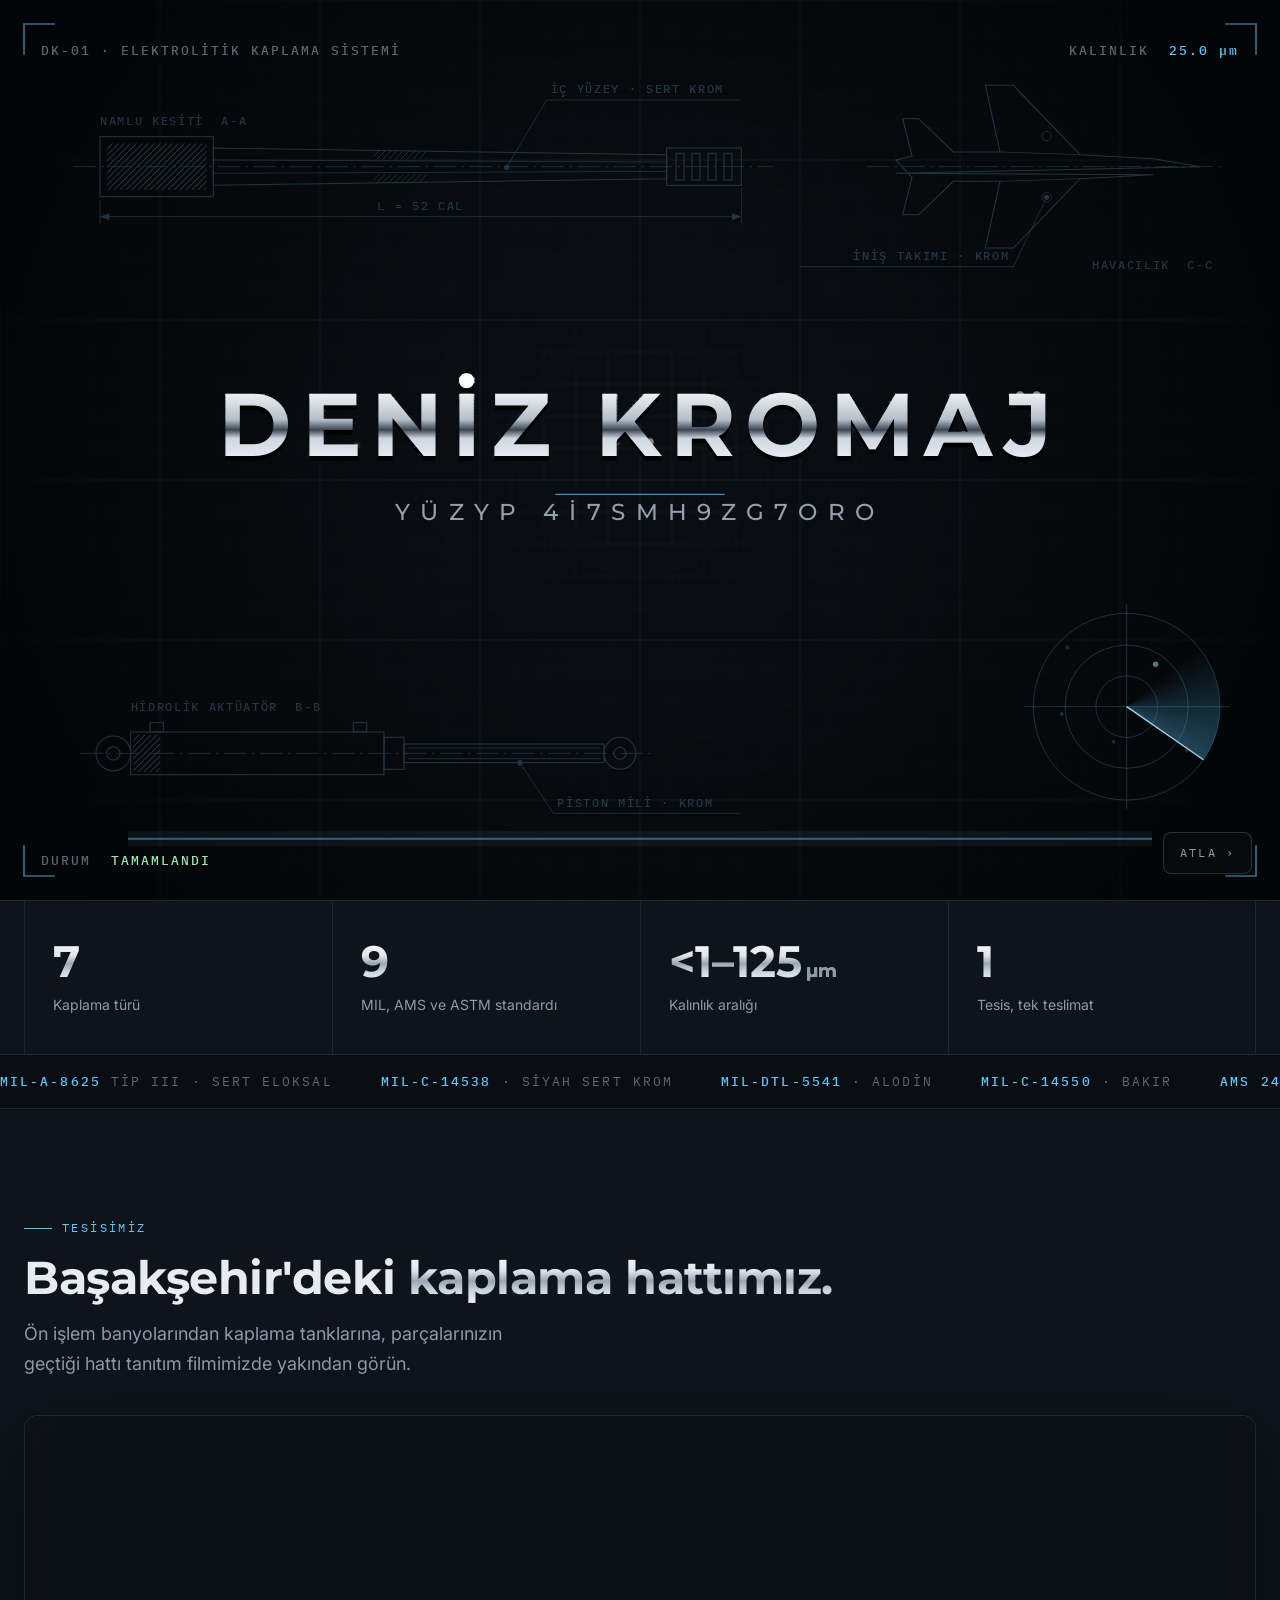
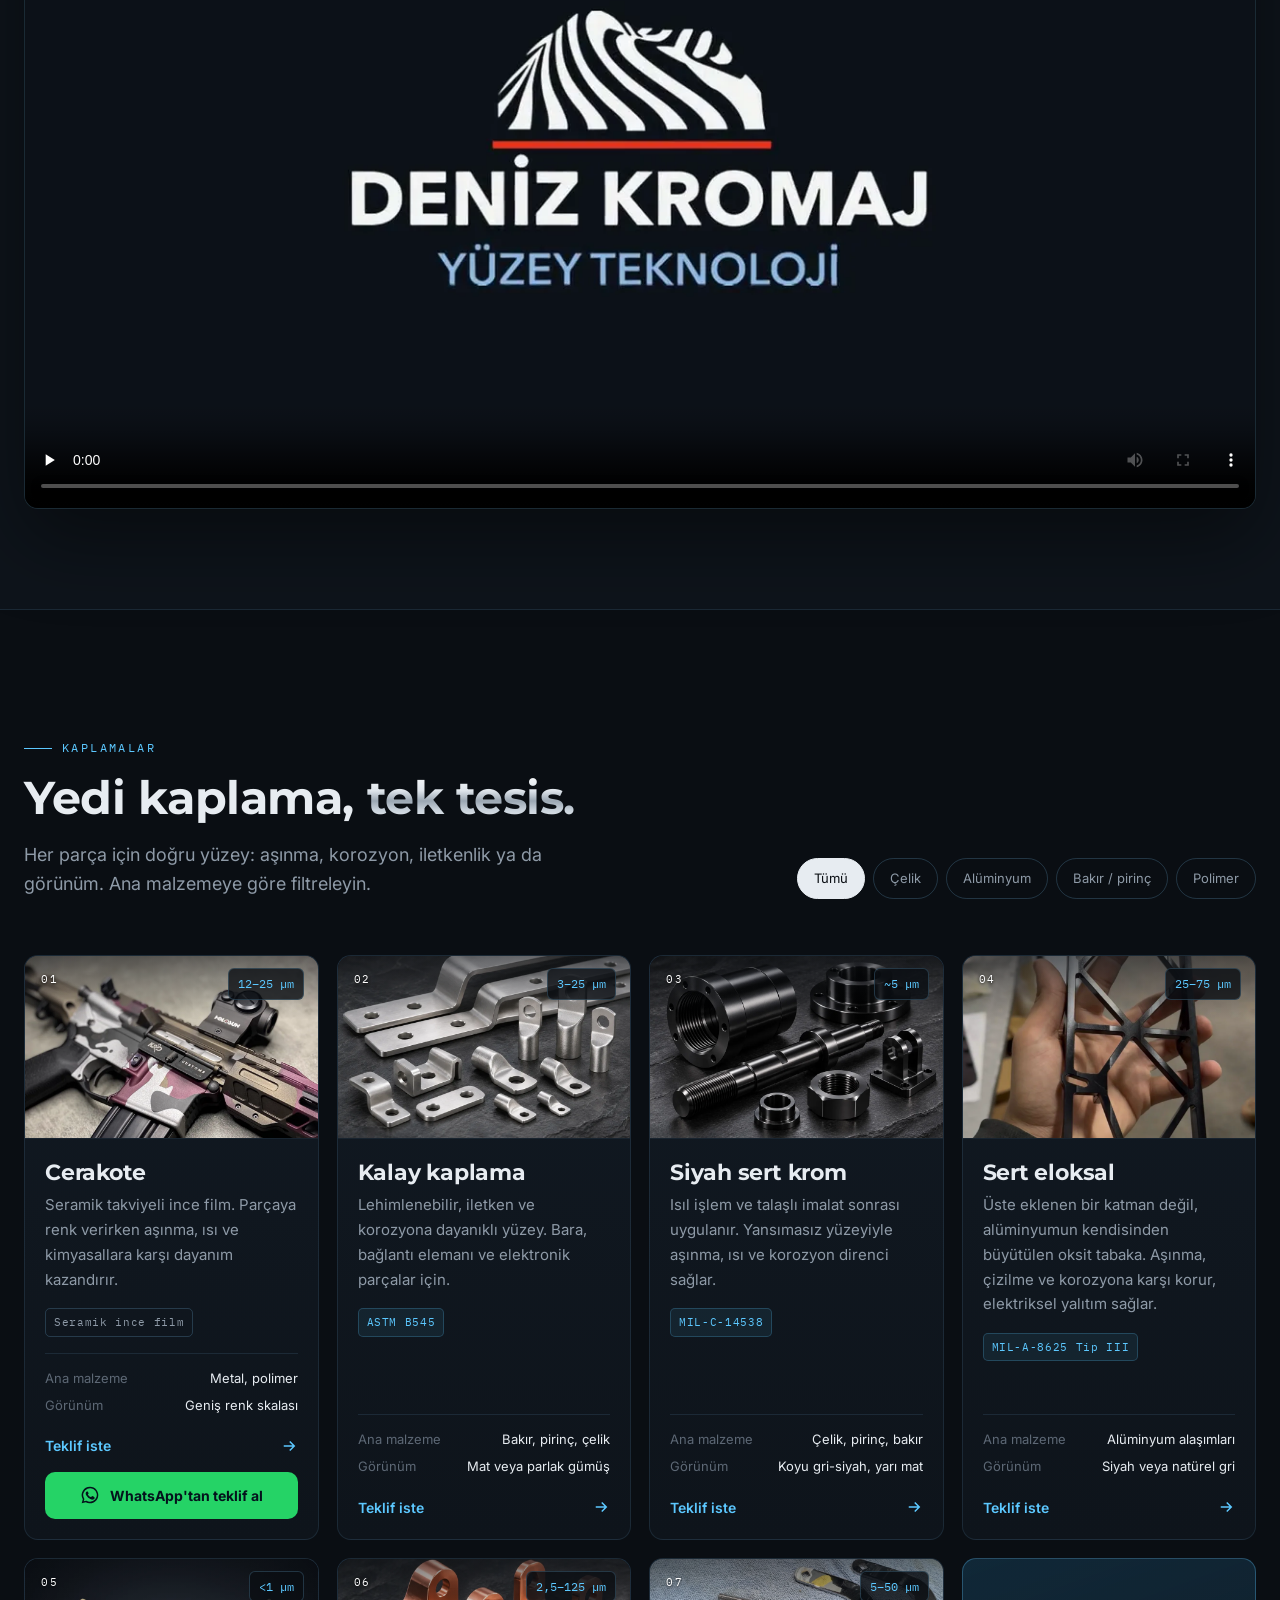
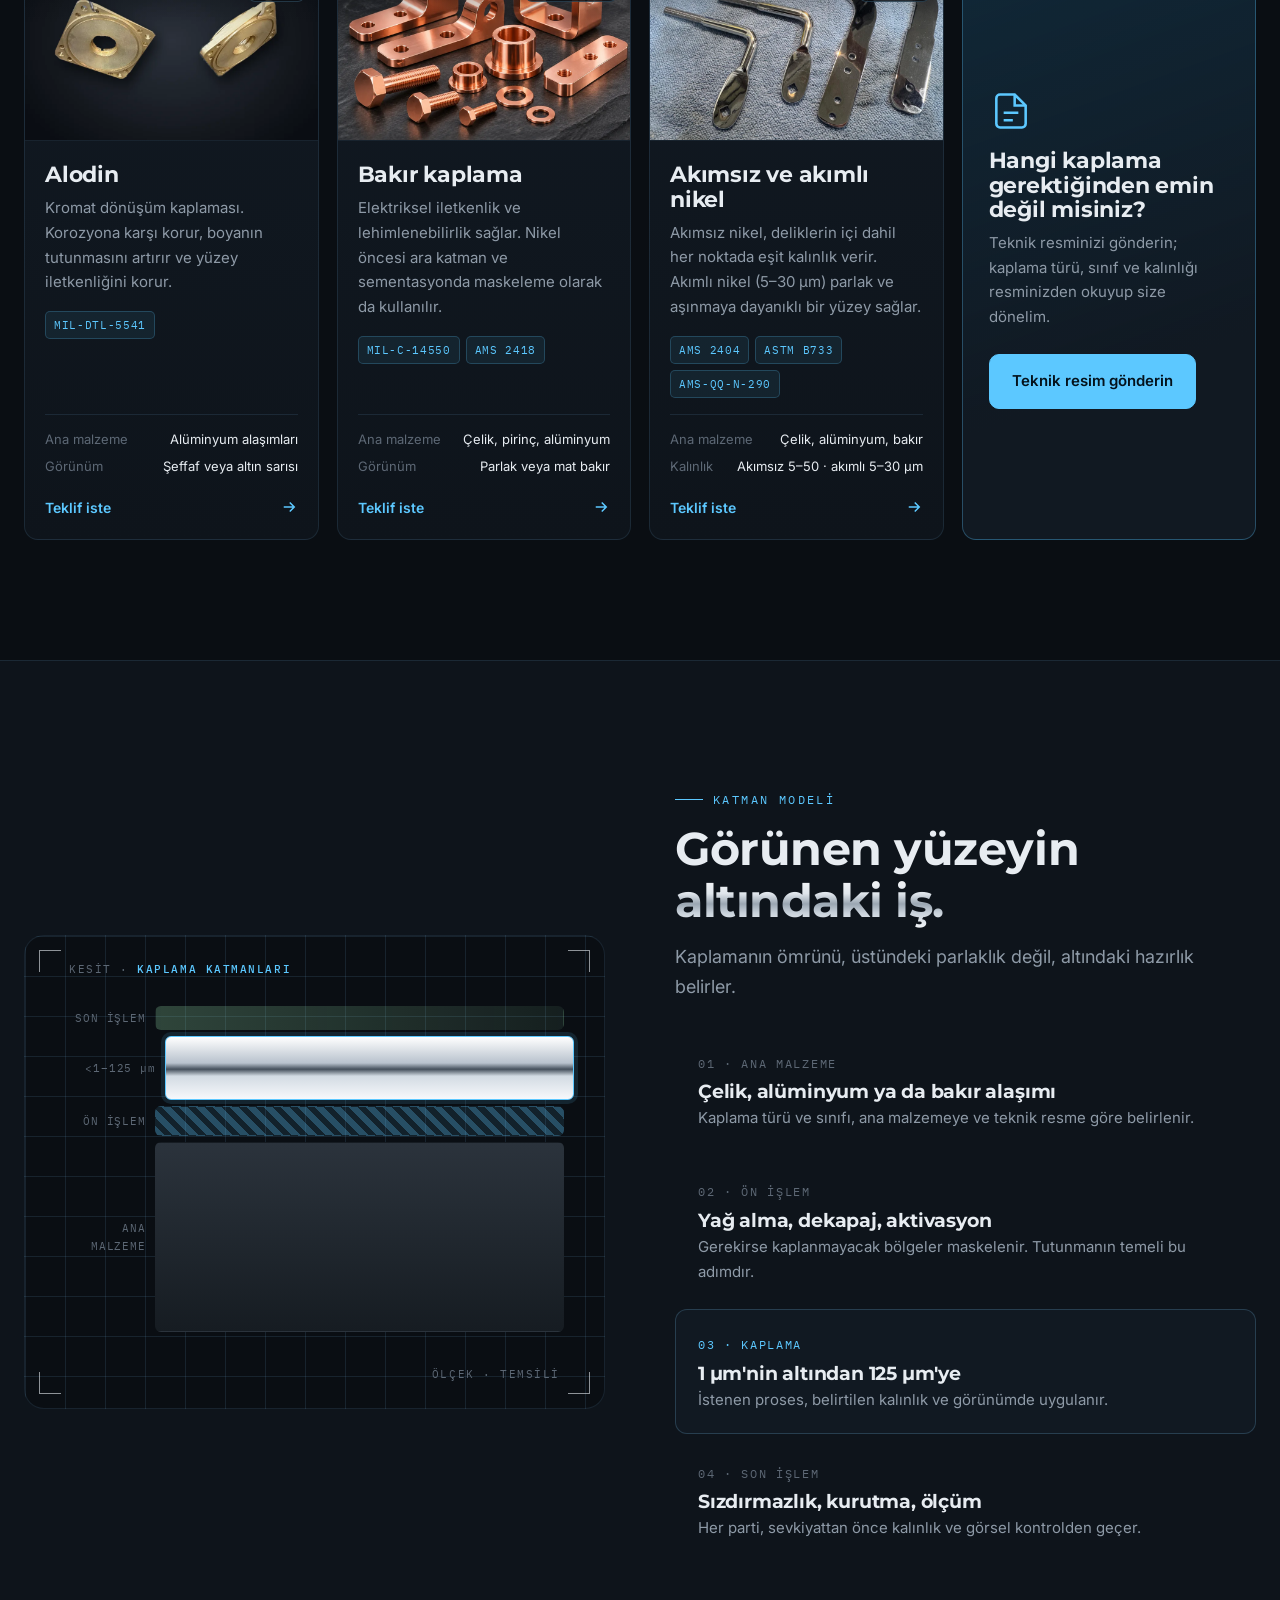
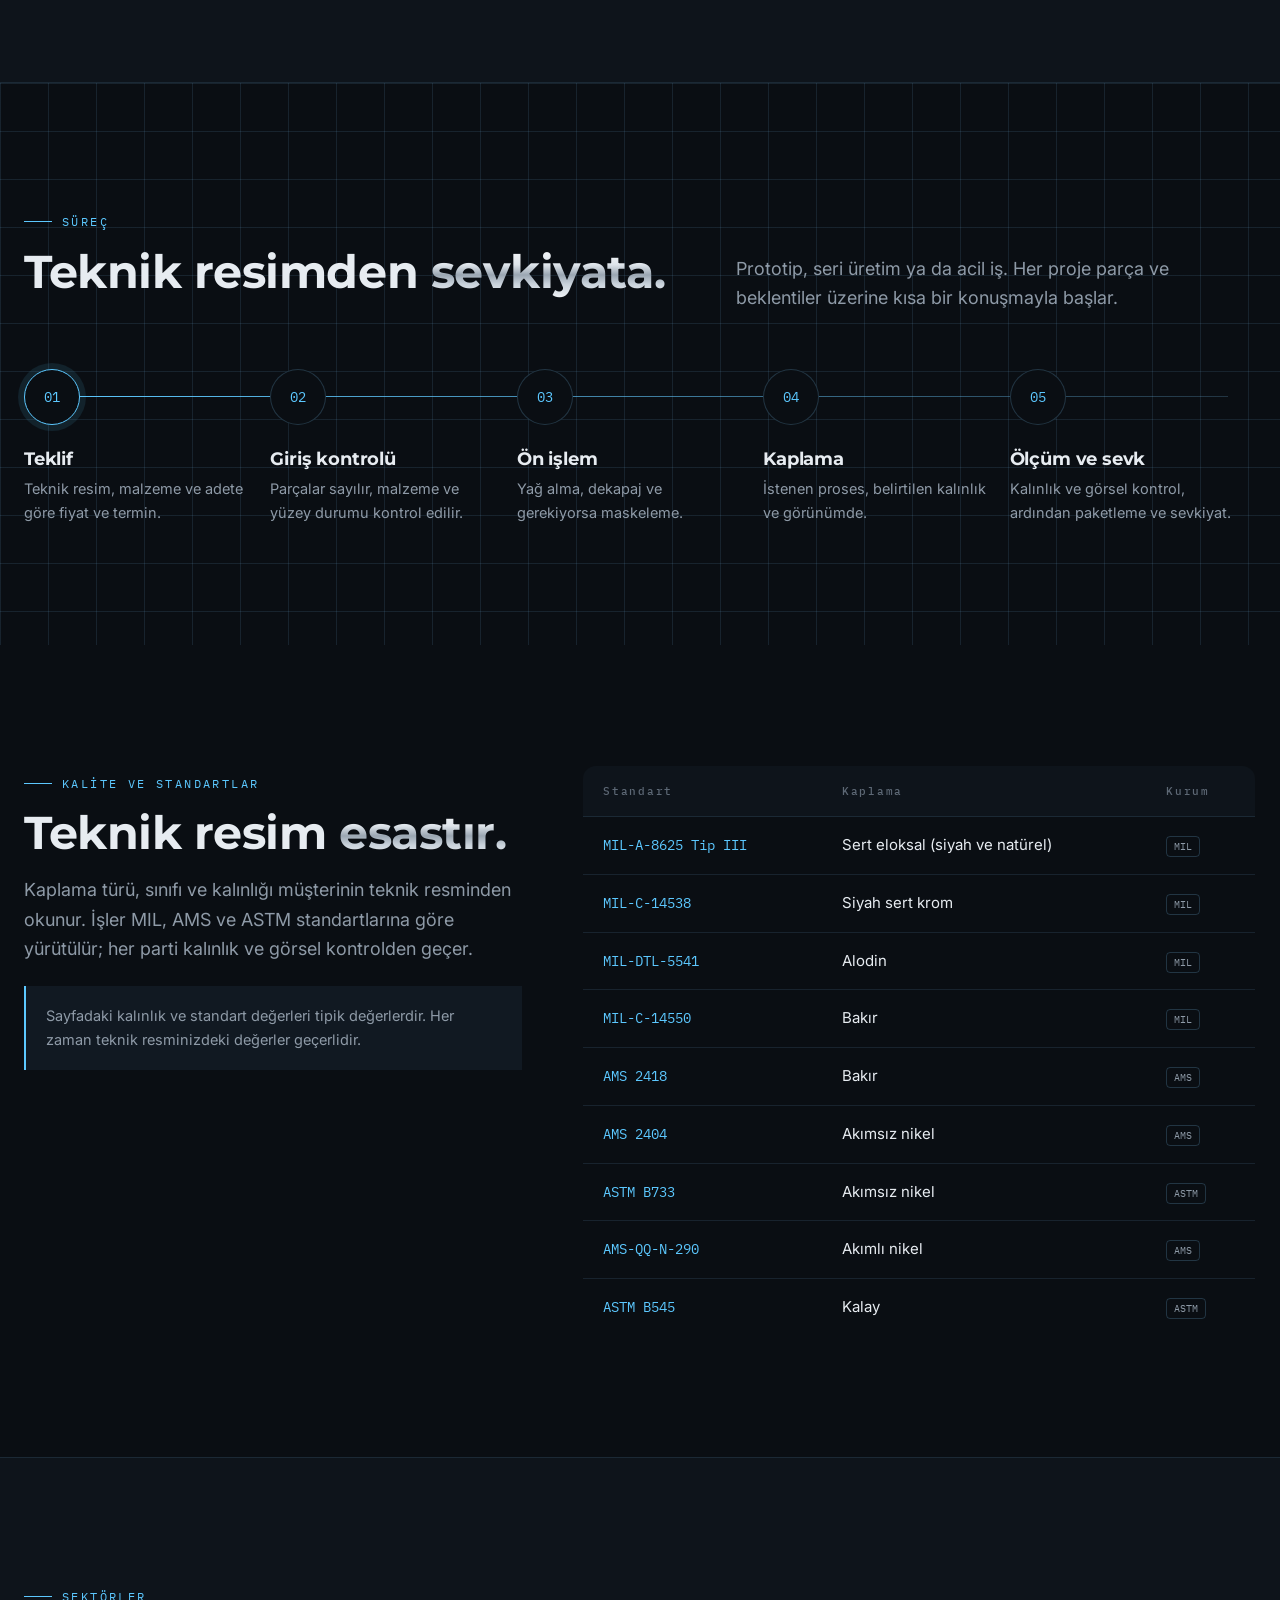
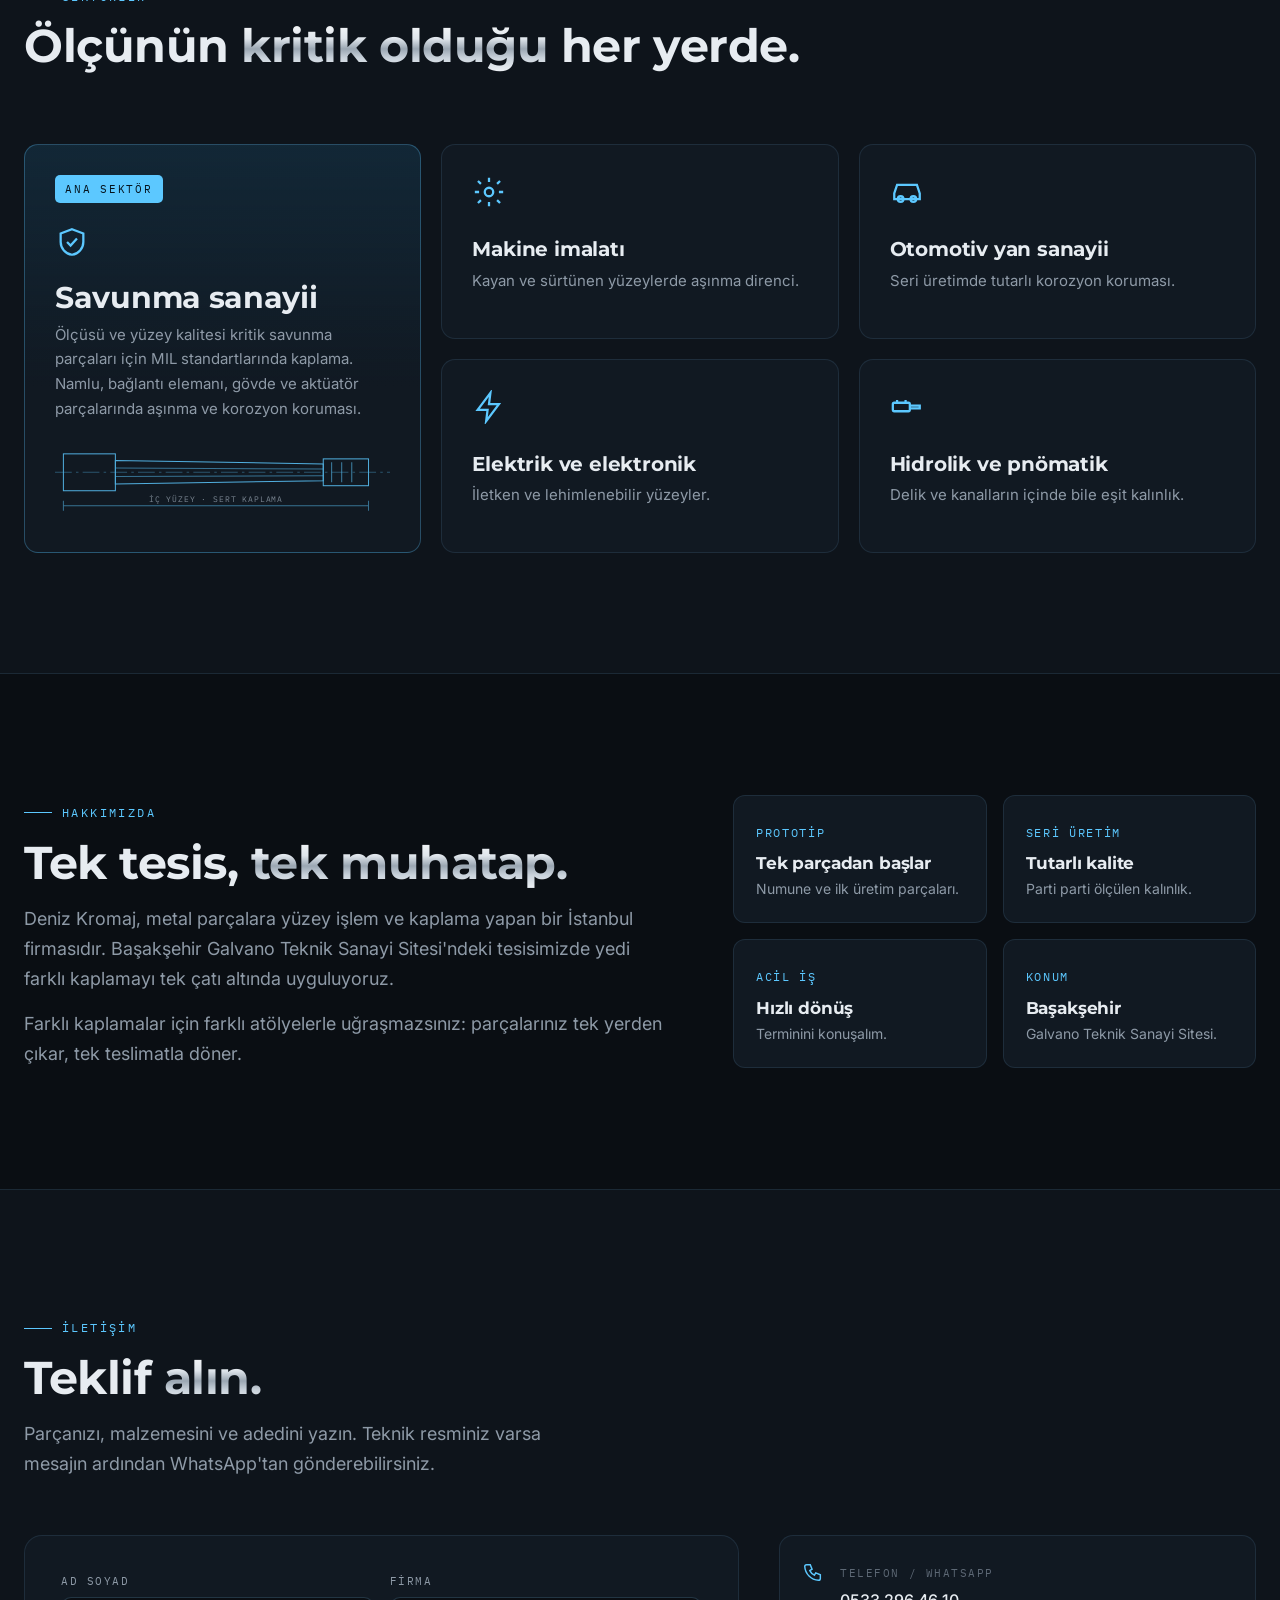
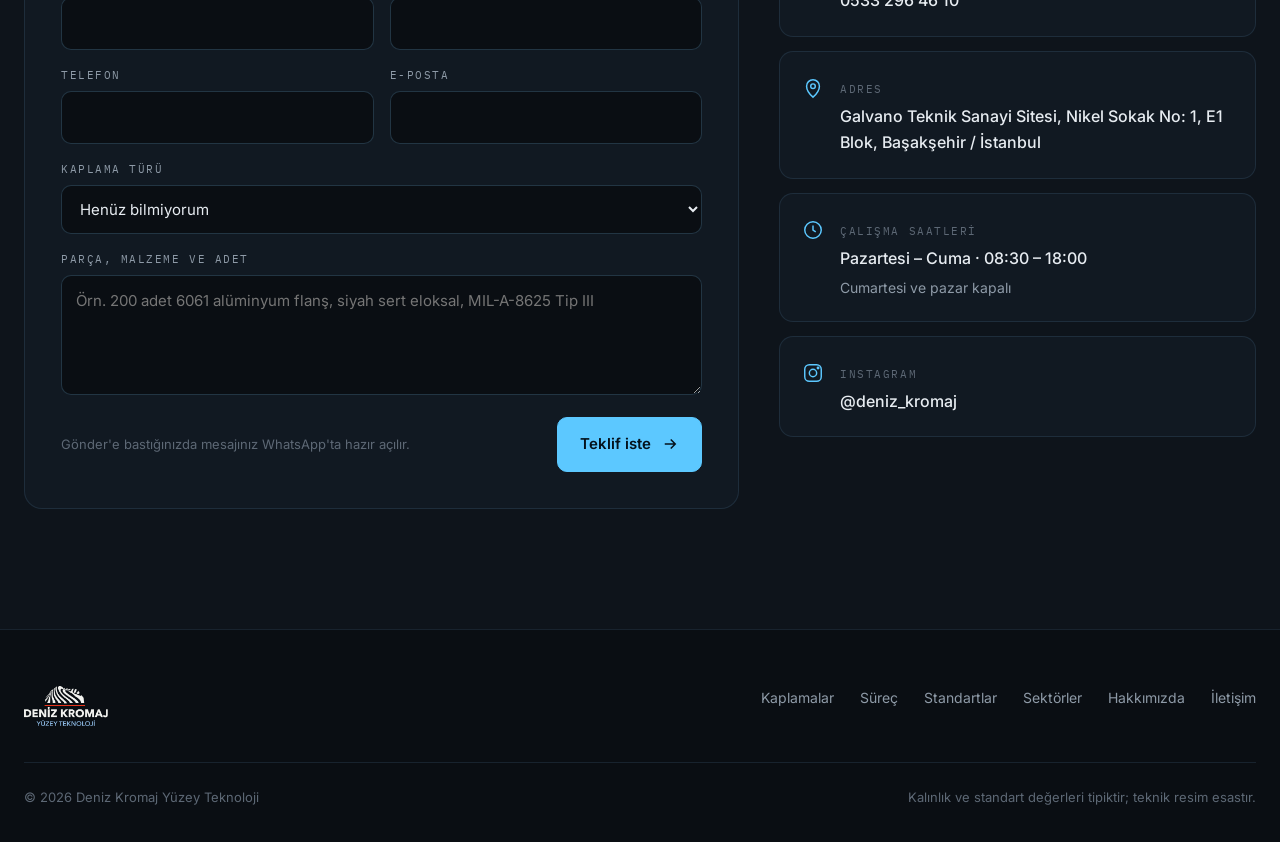
==== commit 65462738: "Alodin görseli: arka plan temizlendi, stüdyo zemin Co-Authored-By: Claude Opus 5.5 <noreply@anthropi" ====
--- a/index.html
+++ b/index.html
@@ -215,7 +215,7 @@
 
       <article class="card rv" data-m="aluminyum">
         <div class="card-media" style="--tone:#c9a640"><span class="mono">05</span><span class="thk">&lt;1 µm</span>
-          <img src="assets/kaplama-alodin.webp?v=20261116" alt="Kaplama sonrası askıda kuruyan parçalar" loading="lazy" onerror="this.parentNode.classList.add('noimg');this.remove()"><span class="swatch"></span></div>
+          <img src="assets/kaplama-alodin.webp?v=20261117" alt="Alodin kaplamalı pirinç flanş parçalar" loading="lazy" onerror="this.parentNode.classList.add('noimg');this.remove()"><span class="swatch"></span></div>
         <div class="card-body">
           <h3>Alodin</h3>
           <p>Kromat dönüşüm kaplaması. Korozyona karşı korur, boyanın tutunmasını artırır ve yüzey iletkenliğini korur.</p>
